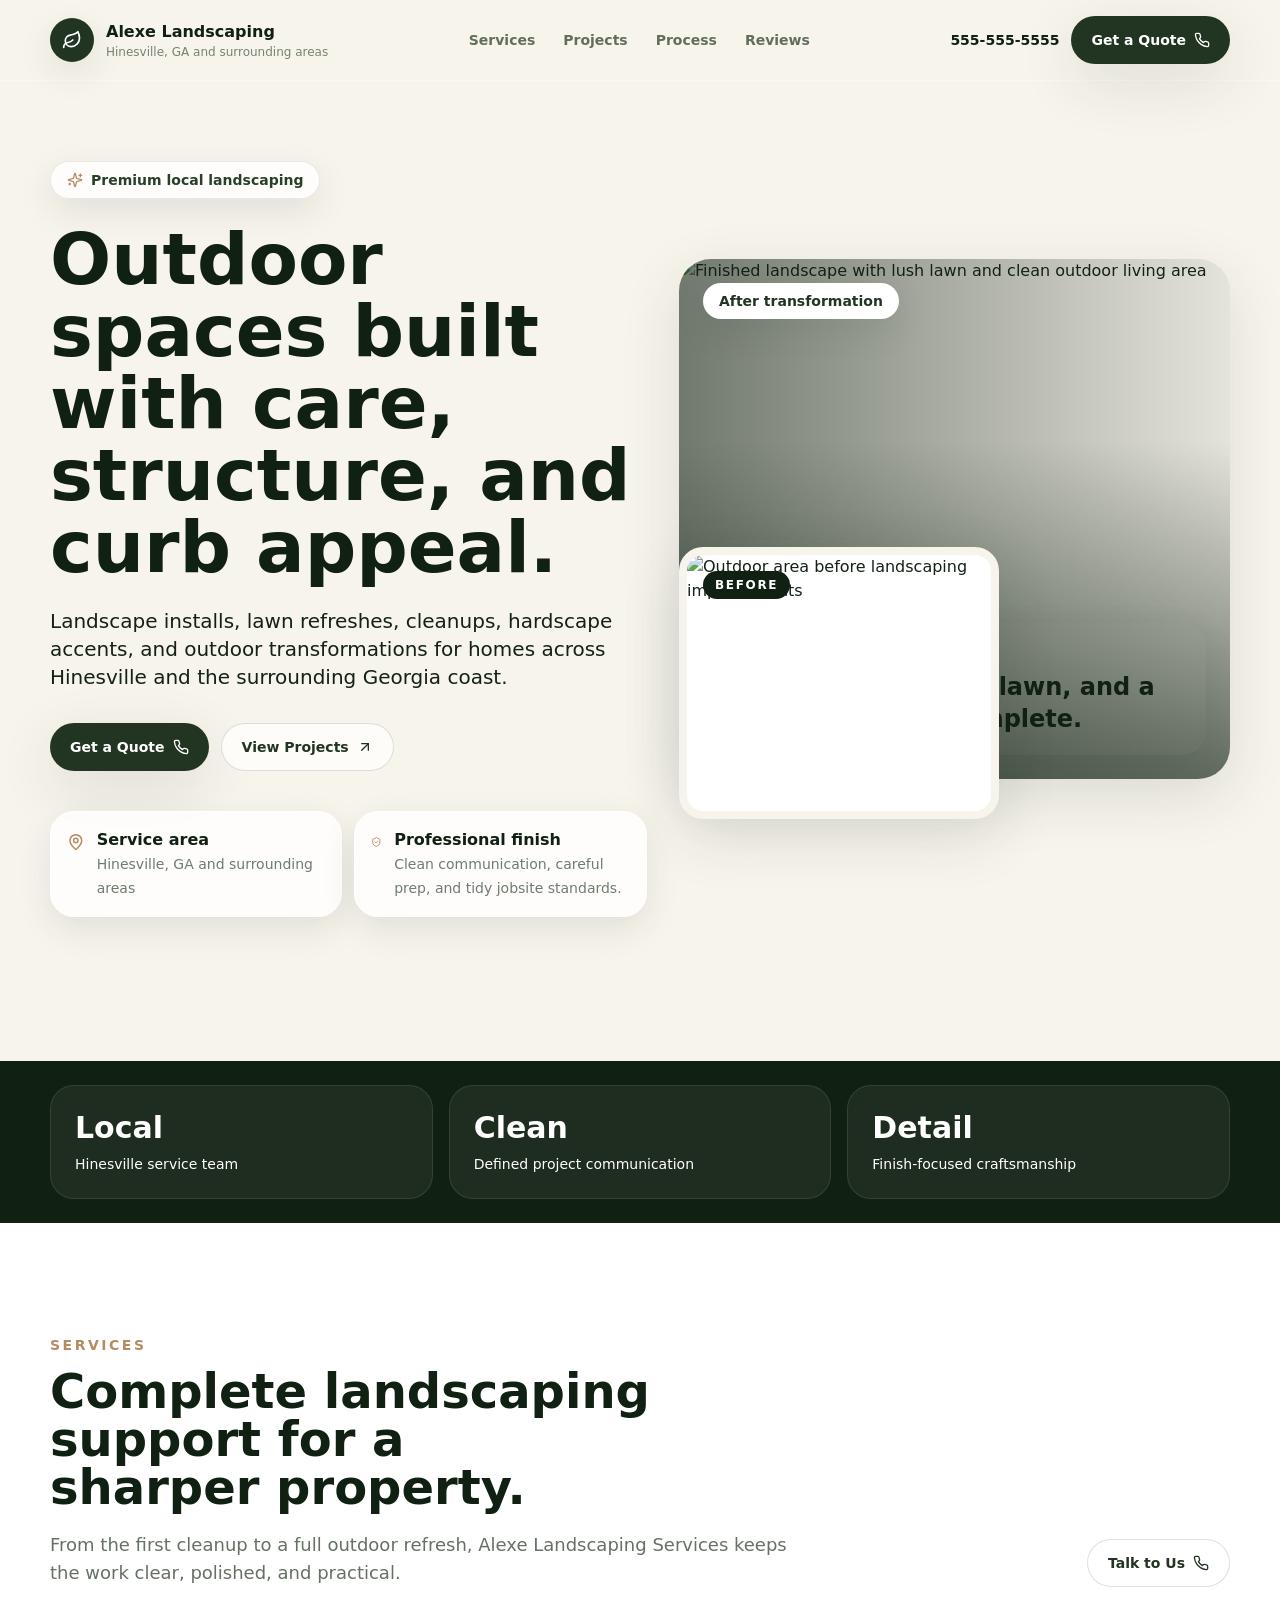
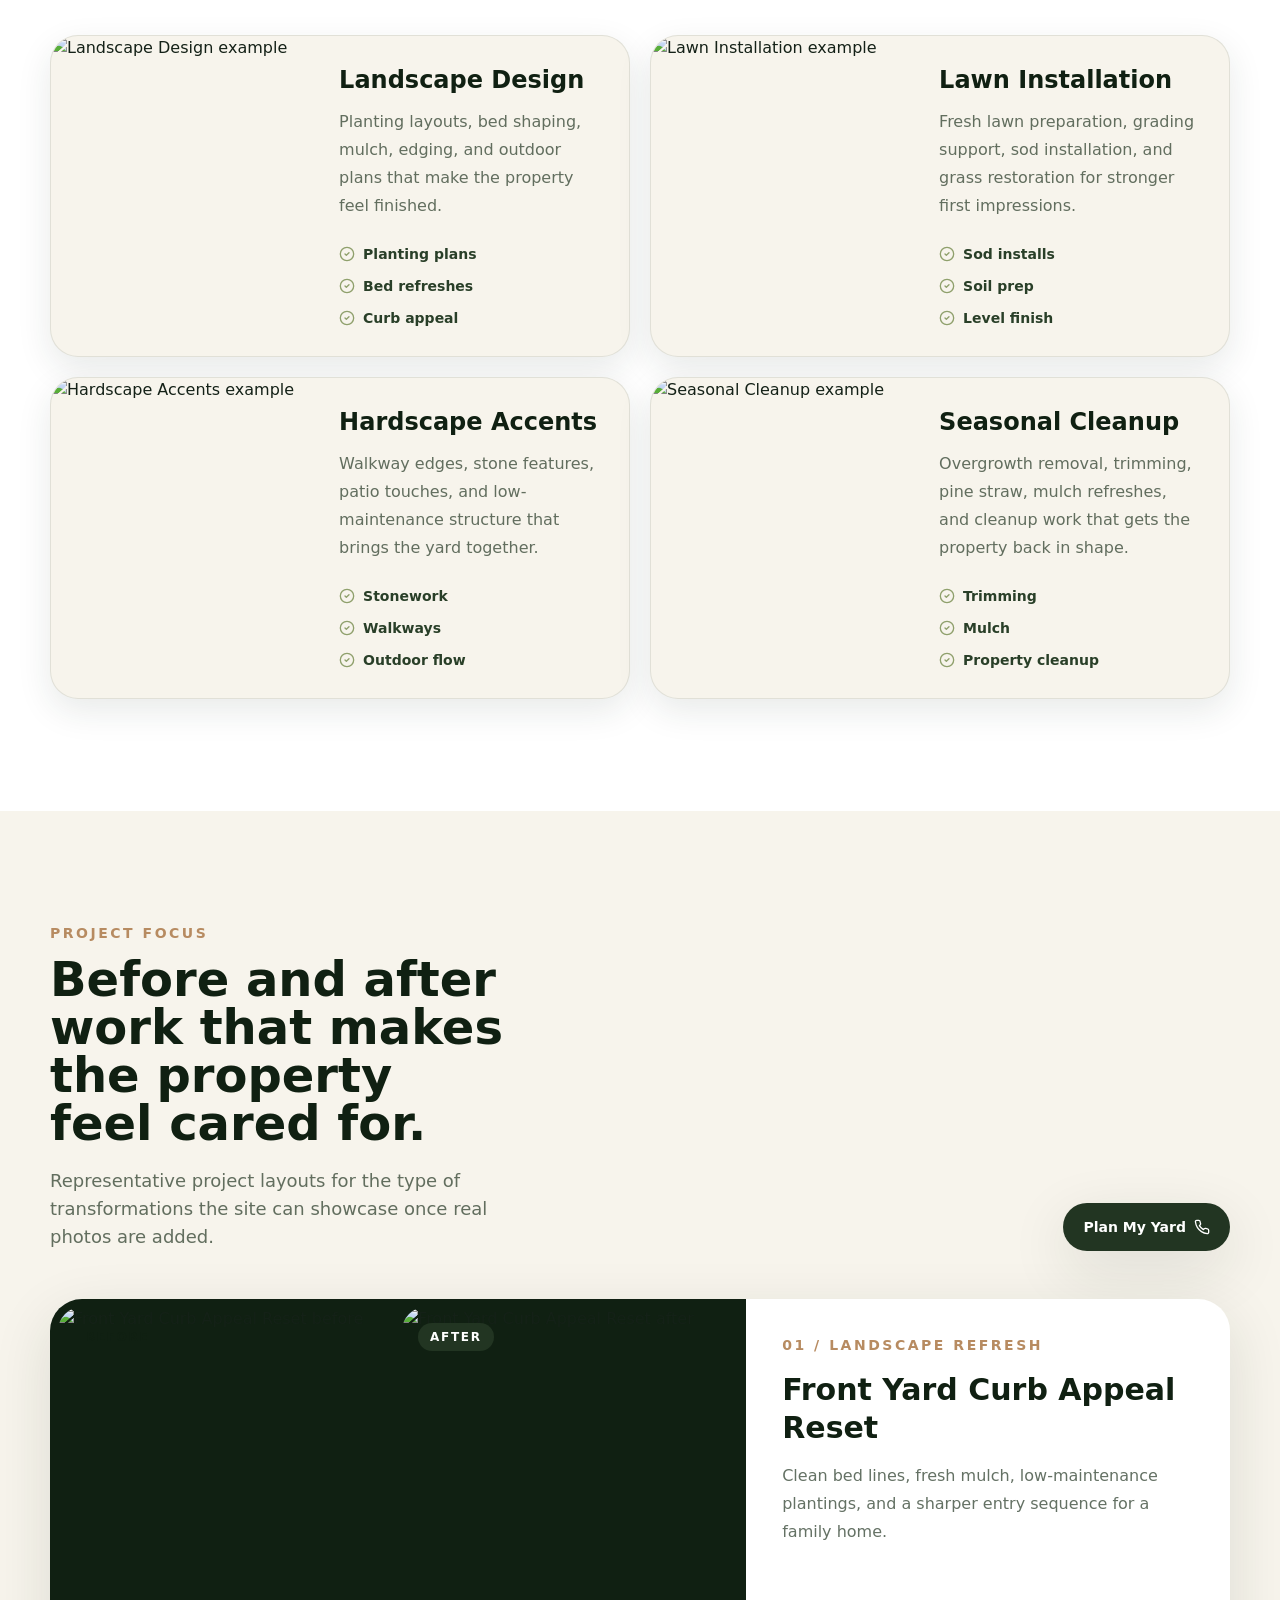
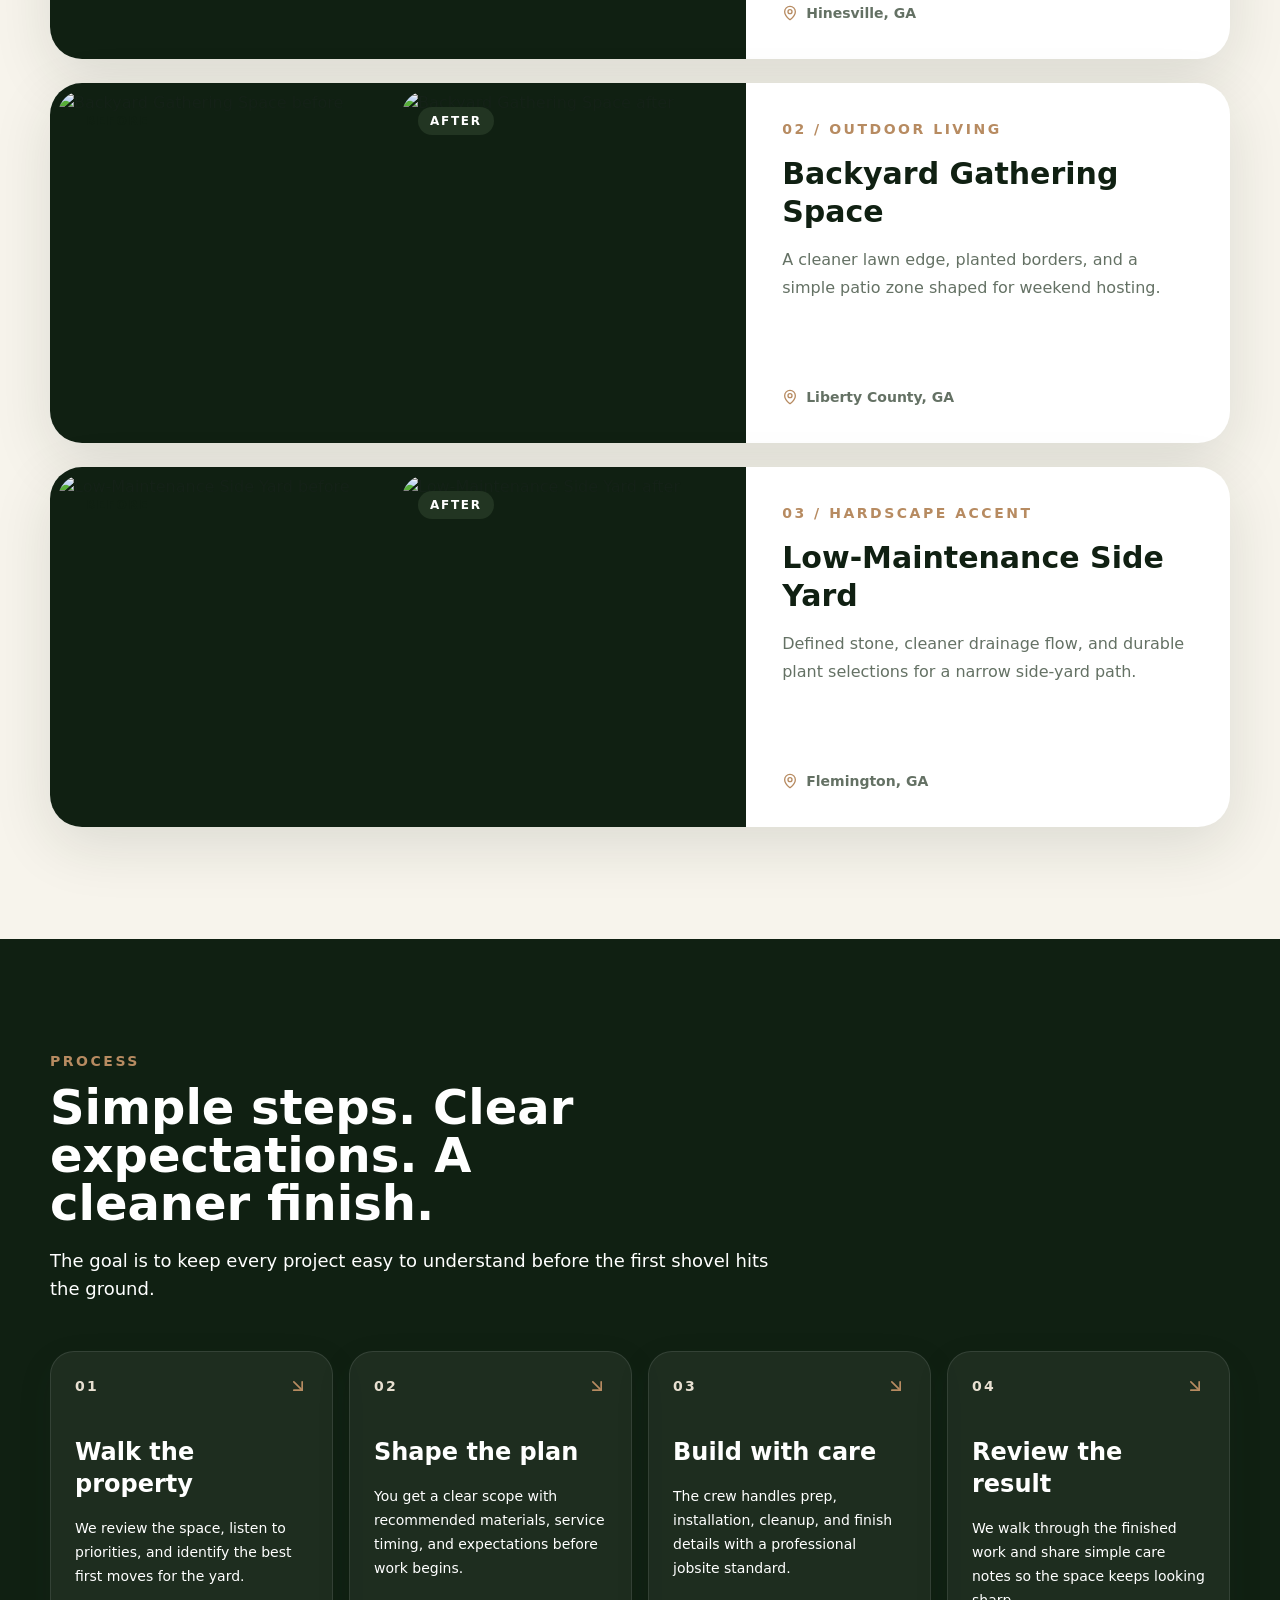
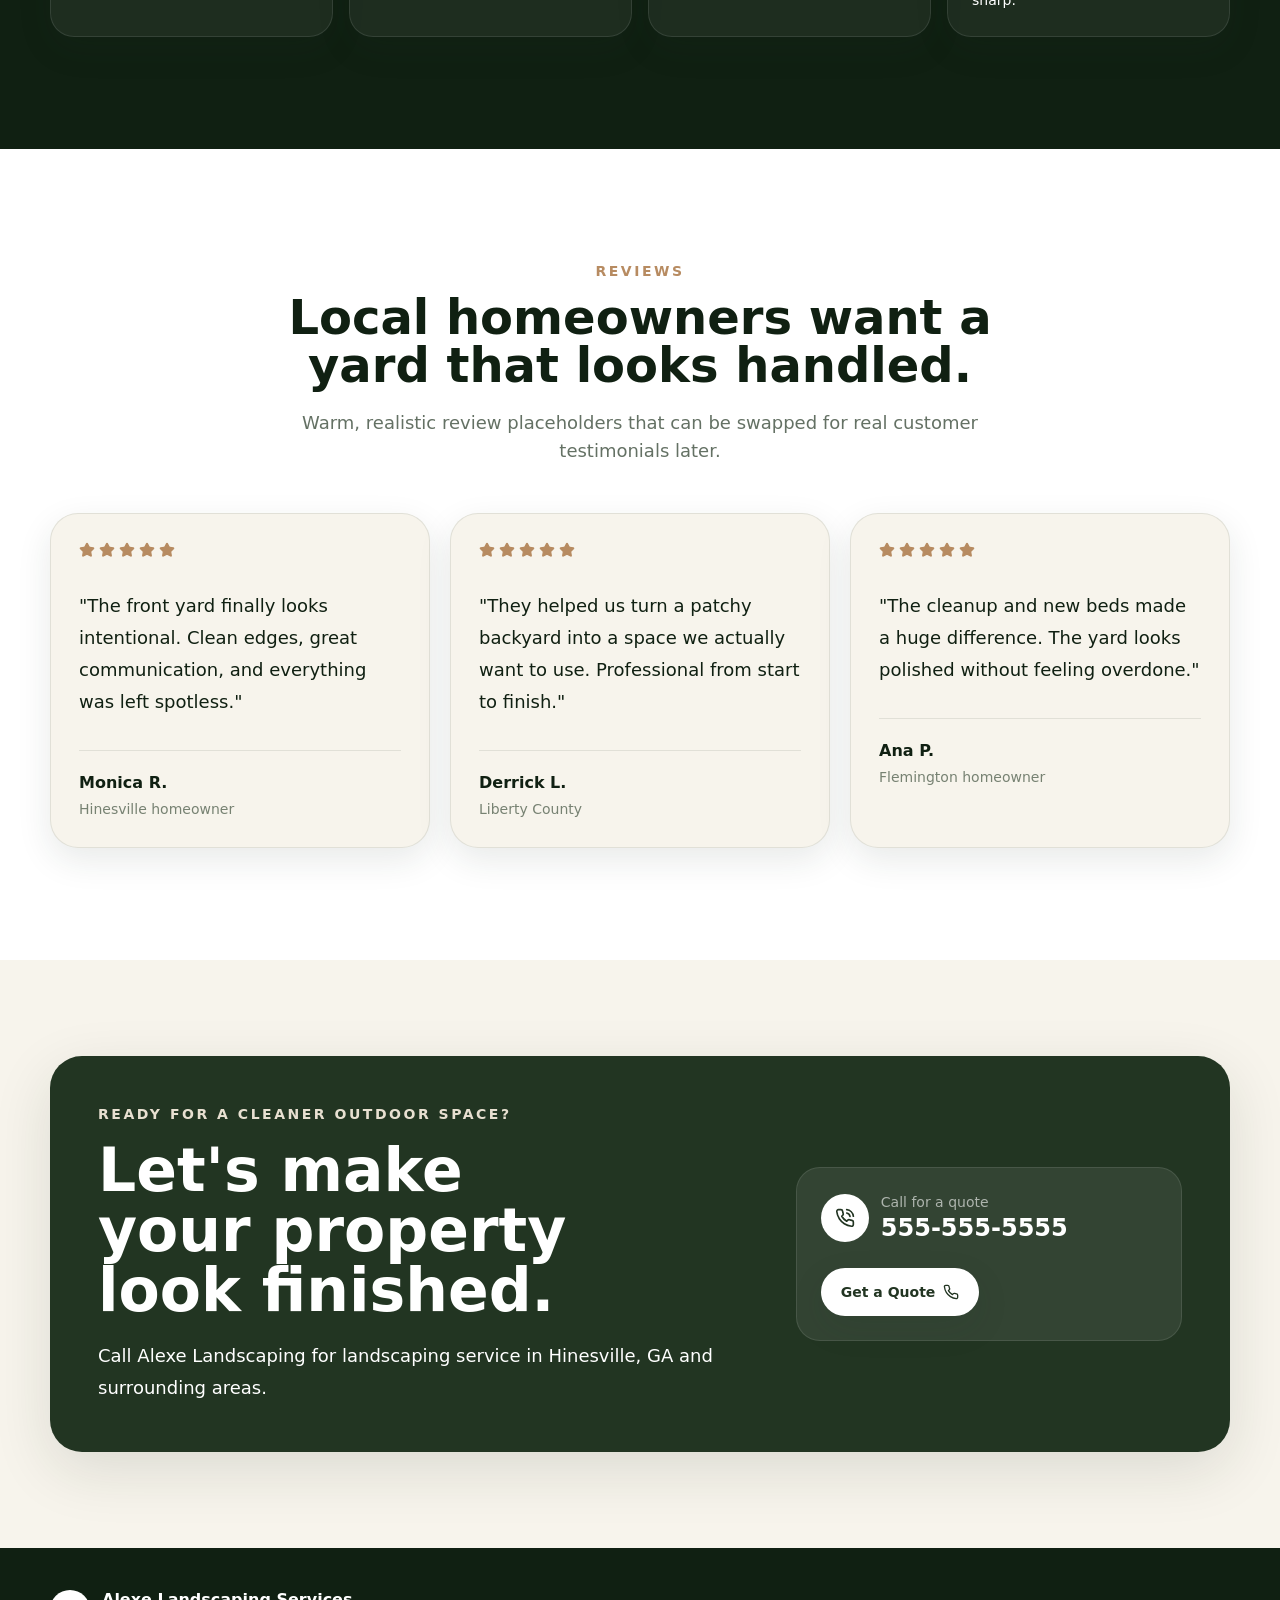
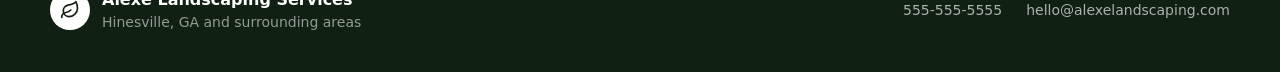
==== index.html @ 61d9b7bf "Add files via upload" ====
<!DOCTYPE html><!--YKlUb9nD8vy9wIRGXhVGF--><html lang="en"><head><meta charSet="utf-8"/><meta name="viewport" content="width=device-width, initial-scale=1"/><link rel="preload" as="image" href="https://images.unsplash.com/photo-1598902108854-10e335adac99?auto=format&amp;fit=crop&amp;w=1200&amp;q=85"/><link rel="preload" as="image" href="https://images.unsplash.com/photo-1590682680695-43b964a3ae17?auto=format&amp;fit=crop&amp;w=900&amp;q=85"/><link rel="preload" as="image" href="https://images.unsplash.com/photo-1558521958-0a228e77e984?auto=format&amp;fit=crop&amp;w=900&amp;q=85"/><link rel="preload" as="image" href="https://images.unsplash.com/photo-1581578017426-04fbc2bbe6e3?auto=format&amp;fit=crop&amp;w=900&amp;q=85"/><link rel="preload" as="image" href="https://images.unsplash.com/photo-1600566753376-12c8ab7fb75b?auto=format&amp;fit=crop&amp;w=900&amp;q=85"/><link rel="preload" as="image" href="https://images.unsplash.com/photo-1600566753190-17f0baa2a6c3?auto=format&amp;fit=crop&amp;w=900&amp;q=85"/><link rel="preload" as="image" href="https://images.unsplash.com/photo-1602028915047-37269d1a73f7?auto=format&amp;fit=crop&amp;w=900&amp;q=85"/><link rel="preload" as="image" href="https://images.unsplash.com/photo-1589923188900-85dae523342b?auto=format&amp;fit=crop&amp;w=900&amp;q=85"/><link rel="preload" as="image" href="https://images.unsplash.com/photo-1600047509358-9dc75507daeb?auto=format&amp;fit=crop&amp;w=900&amp;q=85"/><link rel="preload" as="image" href="https://images.unsplash.com/photo-1600607687920-4e2a09cf159d?auto=format&amp;fit=crop&amp;w=900&amp;q=85"/><link rel="stylesheet" href="./_next/static/css/e50bac3401338d7f.css" data-precedence="next"/><link rel="preload" as="script" fetchPriority="low" href="./_next/static/chunks/webpack-4437c83f265861ff.js"/><script src="./_next/static/chunks/acfafb44-8249079a6627ac92.js" async=""></script><script src="./_next/static/chunks/920-04951d5553441ac6.js" async=""></script><script src="./_next/static/chunks/main-app-756889ea858fa537.js" async=""></script><link rel="preload" as="image" href="https://images.unsplash.com/photo-1594818379496-da1e345b0ded?auto=format&amp;fit=crop&amp;w=900&amp;q=85"/><link rel="preload" as="image" href="https://images.unsplash.com/photo-1570129477492-45c003edd2be?auto=format&amp;fit=crop&amp;w=900&amp;q=85"/><title>Alexe Landscaping Services | Hinesville, GA Landscaping</title><meta name="description" content="Premium landscaping, lawn care, hardscape, cleanup, and outdoor transformations in Hinesville, GA and surrounding areas."/><script src="./_next/static/chunks/polyfills-42372ed130431b0a.js" noModule=""></script></head><body><div hidden=""><!--$--><!--/$--></div><header class="sticky top-0 z-50 border-b border-white/30 bg-linen/90 backdrop-blur-xl"><div class="container-shell flex h-20 items-center justify-between gap-4"><a href="#" class="flex items-center gap-3" aria-label="Home"><span class="flex h-11 w-11 items-center justify-center rounded-full bg-forest-900 text-white shadow-card"><svg xmlns="http://www.w3.org/2000/svg" width="24" height="24" viewBox="0 0 24 24" fill="none" stroke="currentColor" stroke-width="2" stroke-linecap="round" stroke-linejoin="round" class="lucide lucide-leaf h-5 w-5" aria-hidden="true"><path d="M11 20A7 7 0 0 1 9.8 6.1C15.5 5 17 4.48 19 2c1 2 2 4.18 2 8 0 5.5-4.78 10-10 10Z"></path><path d="M2 21c0-3 1.85-5.36 5.08-6C9.5 14.52 12 13 13 12"></path></svg></span><span class="min-w-0"><span class="block text-sm font-bold leading-tight text-forest-950 md:text-base">Alexe Landscaping</span><span class="hidden text-xs font-medium text-forest-900/60 sm:block">Hinesville, GA and surrounding areas</span></span></a><nav class="hidden items-center gap-7 lg:flex" aria-label="Main"><a href="#services" class="text-sm font-semibold text-forest-900/70 transition hover:text-forest-950">Services</a><a href="#projects" class="text-sm font-semibold text-forest-900/70 transition hover:text-forest-950">Projects</a><a href="#process" class="text-sm font-semibold text-forest-900/70 transition hover:text-forest-950">Process</a><a href="#reviews" class="text-sm font-semibold text-forest-900/70 transition hover:text-forest-950">Reviews</a></nav><div class="flex items-center gap-3"><a href="tel:555-555-5555" class="hidden text-sm font-semibold text-forest-950 md:inline">555-555-5555</a><a href="tel:555-555-5555" class="inline-flex min-h-12 items-center justify-center gap-2 rounded-full px-5 text-sm font-semibold transition focus:outline-none focus-visible:ring-4 bg-forest-900 text-white shadow-soft hover:bg-forest-800 focus-visible:ring-forest-300">Get a Quote<svg xmlns="http://www.w3.org/2000/svg" width="24" height="24" viewBox="0 0 24 24" fill="none" stroke="currentColor" stroke-width="2" stroke-linecap="round" stroke-linejoin="round" class="lucide lucide-phone h-4 w-4" aria-hidden="true"><path d="M22 16.92v3a2 2 0 0 1-2.18 2 19.79 19.79 0 0 1-8.63-3.07 19.5 19.5 0 0 1-6-6 19.79 19.79 0 0 1-3.07-8.67A2 2 0 0 1 4.11 2h3a2 2 0 0 1 2 1.72 12.84 12.84 0 0 0 .7 2.81 2 2 0 0 1-.45 2.11L8.09 9.91a16 16 0 0 0 6 6l1.27-1.27a2 2 0 0 1 2.11-.45 12.84 12.84 0 0 0 2.81.7A2 2 0 0 1 22 16.92z"></path></svg></a></div></div></header><main><section class="relative overflow-hidden bg-linen pb-16 pt-8 md:pb-24"><div class="container-shell grid gap-8 lg:grid-cols-[1.04fr_0.96fr] lg:items-center"><div class="relative z-10 py-6 md:py-12"><div class="mb-6 inline-flex items-center gap-2 rounded-full border border-forest-900/10 bg-white/80 px-4 py-2 text-sm font-semibold text-forest-800 shadow-card"><svg xmlns="http://www.w3.org/2000/svg" width="24" height="24" viewBox="0 0 24 24" fill="none" stroke="currentColor" stroke-width="2" stroke-linecap="round" stroke-linejoin="round" class="lucide lucide-sparkles h-4 w-4 text-clay" aria-hidden="true"><path d="M9.937 15.5A2 2 0 0 0 8.5 14.063l-6.135-1.582a.5.5 0 0 1 0-.962L8.5 9.936A2 2 0 0 0 9.937 8.5l1.582-6.135a.5.5 0 0 1 .963 0L14.063 8.5A2 2 0 0 0 15.5 9.937l6.135 1.581a.5.5 0 0 1 0 .964L15.5 14.063a2 2 0 0 0-1.437 1.437l-1.582 6.135a.5.5 0 0 1-.963 0z"></path><path d="M20 3v4"></path><path d="M22 5h-4"></path><path d="M4 17v2"></path><path d="M5 18H3"></path></svg>Premium local landscaping</div><h1 class="max-w-3xl text-balance text-5xl font-semibold leading-[1.02] text-forest-950 md:text-7xl">Outdoor spaces built with care, structure, and curb appeal.</h1><p class="mt-6 max-w-2xl text-pretty text-lg leading-8 text-forest-900/72 md:text-xl">Landscape installs, lawn refreshes, cleanups, hardscape accents, and outdoor transformations for homes across Hinesville and the surrounding Georgia coast.</p><div class="mt-8 flex flex-col gap-3 sm:flex-row"><a href="tel:555-555-5555" class="inline-flex min-h-12 items-center justify-center gap-2 rounded-full px-5 text-sm font-semibold transition focus:outline-none focus-visible:ring-4 bg-forest-900 text-white shadow-soft hover:bg-forest-800 focus-visible:ring-forest-300">Get a Quote<svg xmlns="http://www.w3.org/2000/svg" width="24" height="24" viewBox="0 0 24 24" fill="none" stroke="currentColor" stroke-width="2" stroke-linecap="round" stroke-linejoin="round" class="lucide lucide-phone h-4 w-4" aria-hidden="true"><path d="M22 16.92v3a2 2 0 0 1-2.18 2 19.79 19.79 0 0 1-8.63-3.07 19.5 19.5 0 0 1-6-6 19.79 19.79 0 0 1-3.07-8.67A2 2 0 0 1 4.11 2h3a2 2 0 0 1 2 1.72 12.84 12.84 0 0 0 .7 2.81 2 2 0 0 1-.45 2.11L8.09 9.91a16 16 0 0 0 6 6l1.27-1.27a2 2 0 0 1 2.11-.45 12.84 12.84 0 0 0 2.81.7A2 2 0 0 1 22 16.92z"></path></svg></a><a href="#projects" class="inline-flex min-h-12 items-center justify-center gap-2 rounded-full px-5 text-sm font-semibold transition focus:outline-none focus-visible:ring-4 border border-forest-900/15 bg-white/70 text-forest-900 hover:bg-white focus-visible:ring-forest-300">View Projects<svg xmlns="http://www.w3.org/2000/svg" width="24" height="24" viewBox="0 0 24 24" fill="none" stroke="currentColor" stroke-width="2" stroke-linecap="round" stroke-linejoin="round" class="lucide lucide-arrow-up-right h-4 w-4" aria-hidden="true"><path d="M7 7h10v10"></path><path d="M7 17 17 7"></path></svg></a></div><div class="mt-10 grid gap-3 sm:grid-cols-2"><div class="flex items-start gap-3 rounded-3xl border border-white bg-white/80 p-4 shadow-card"><svg xmlns="http://www.w3.org/2000/svg" width="24" height="24" viewBox="0 0 24 24" fill="none" stroke="currentColor" stroke-width="2" stroke-linecap="round" stroke-linejoin="round" class="lucide lucide-map-pin mt-1 h-5 w-5 text-clay" aria-hidden="true"><path d="M20 10c0 4.993-5.539 10.193-7.399 11.799a1 1 0 0 1-1.202 0C9.539 20.193 4 14.993 4 10a8 8 0 0 1 16 0"></path><circle cx="12" cy="10" r="3"></circle></svg><div><p class="font-semibold text-forest-950">Service area</p><p class="text-sm leading-6 text-forest-900/65">Hinesville, GA and surrounding areas</p></div></div><div class="flex items-start gap-3 rounded-3xl border border-white bg-white/80 p-4 shadow-card"><svg xmlns="http://www.w3.org/2000/svg" width="24" height="24" viewBox="0 0 24 24" fill="none" stroke="currentColor" stroke-width="2" stroke-linecap="round" stroke-linejoin="round" class="lucide lucide-shield-check mt-1 h-5 w-5 text-clay" aria-hidden="true"><path d="M20 13c0 5-3.5 7.5-7.66 8.95a1 1 0 0 1-.67-.01C7.5 20.5 4 18 4 13V6a1 1 0 0 1 1-1c2 0 4.5-1.2 6.24-2.72a1.17 1.17 0 0 1 1.52 0C14.51 3.81 17 5 19 5a1 1 0 0 1 1 1z"></path><path d="m9 12 2 2 4-4"></path></svg><div><p class="font-semibold text-forest-950">Professional finish</p><p class="text-sm leading-6 text-forest-900/65">Clean communication, careful prep, and tidy jobsite standards.</p></div></div></div></div><div class="relative min-h-[560px]"><div class="absolute right-0 top-0 h-[520px] w-full overflow-hidden rounded-[2rem] shadow-soft"><img src="https://images.unsplash.com/photo-1598902108854-10e335adac99?auto=format&amp;fit=crop&amp;w=1200&amp;q=85" alt="Finished landscape with lush lawn and clean outdoor living area" class="h-full w-full object-cover"/><div class="image-overlay absolute inset-0"></div><div class="absolute left-6 top-6 rounded-full bg-white px-4 py-2 text-sm font-bold text-forest-900 shadow-card">After transformation</div><div class="absolute bottom-6 left-6 right-6 rounded-[1.5rem] bg-white/92 p-5 shadow-card backdrop-blur"><p class="text-sm font-semibold uppercase tracking-[0.16em] text-clay">Built for daily life</p><p class="mt-2 text-2xl font-semibold text-forest-950">Clean lines, healthy lawn, and a space that feels complete.</p></div></div><div class="absolute bottom-0 left-0 w-[58%] overflow-hidden rounded-[1.5rem] border-8 border-linen bg-white shadow-soft"><img src="https://images.unsplash.com/photo-1590682680695-43b964a3ae17?auto=format&amp;fit=crop&amp;w=900&amp;q=85" alt="Outdoor area before landscaping improvements" class="h-64 w-full object-cover"/><div class="absolute left-4 top-4 rounded-full bg-forest-950 px-3 py-1.5 text-xs font-bold uppercase tracking-[0.14em] text-white">Before</div></div></div></div></section><section class="bg-forest-950 py-6 text-white"><div class="container-shell grid gap-4 md:grid-cols-3"><div class="rounded-3xl border border-white/10 bg-white/[0.06] p-6"><p class="text-3xl font-semibold">Local</p><p class="mt-2 text-sm font-medium text-white/68">Hinesville service team</p></div><div class="rounded-3xl border border-white/10 bg-white/[0.06] p-6"><p class="text-3xl font-semibold">Clean</p><p class="mt-2 text-sm font-medium text-white/68">Defined project communication</p></div><div class="rounded-3xl border border-white/10 bg-white/[0.06] p-6"><p class="text-3xl font-semibold">Detail</p><p class="mt-2 text-sm font-medium text-white/68">Finish-focused craftsmanship</p></div></div></section><section id="services" class="bg-white py-20 md:py-28"><div class="container-shell"><div class="flex flex-col justify-between gap-8 md:flex-row md:items-end"><div class="max-w-3xl "><p class="mb-3 text-sm font-semibold uppercase tracking-[0.18em] text-clay">Services</p><h2 class="text-balance text-3xl font-semibold leading-tight md:text-5xl text-forest-950">Complete landscaping support for a sharper property.</h2><p class="mt-5 text-pretty text-base leading-7 md:text-lg text-forest-900/70">From the first cleanup to a full outdoor refresh, Alexe Landscaping Services keeps the work clear, polished, and practical.</p></div><a href="tel:555-555-5555" class="inline-flex min-h-12 items-center justify-center gap-2 rounded-full px-5 text-sm font-semibold transition focus:outline-none focus-visible:ring-4 border border-forest-900/15 bg-white/70 text-forest-900 hover:bg-white focus-visible:ring-forest-300">Talk to Us<svg xmlns="http://www.w3.org/2000/svg" width="24" height="24" viewBox="0 0 24 24" fill="none" stroke="currentColor" stroke-width="2" stroke-linecap="round" stroke-linejoin="round" class="lucide lucide-phone h-4 w-4" aria-hidden="true"><path d="M22 16.92v3a2 2 0 0 1-2.18 2 19.79 19.79 0 0 1-8.63-3.07 19.5 19.5 0 0 1-6-6 19.79 19.79 0 0 1-3.07-8.67A2 2 0 0 1 4.11 2h3a2 2 0 0 1 2 1.72 12.84 12.84 0 0 0 .7 2.81 2 2 0 0 1-.45 2.11L8.09 9.91a16 16 0 0 0 6 6l1.27-1.27a2 2 0 0 1 2.11-.45 12.84 12.84 0 0 0 2.81.7A2 2 0 0 1 22 16.92z"></path></svg></a></div><div class="mt-12 grid gap-5 md:grid-cols-2"><article class="group overflow-hidden rounded-[1.75rem] border border-forest-900/10 bg-linen shadow-card transition duration-300 hover:-translate-y-1 hover:shadow-soft"><div class="grid min-h-full md:grid-cols-[0.9fr_1.1fr]"><div class="h-72 overflow-hidden md:h-full"><img src="https://images.unsplash.com/photo-1558521958-0a228e77e984?auto=format&amp;fit=crop&amp;w=900&amp;q=85" alt="Landscape Design example" class="h-full w-full object-cover transition duration-500 group-hover:scale-105"/></div><div class="flex flex-col p-7"><h3 class="text-2xl font-semibold text-forest-950">Landscape Design</h3><p class="mt-3 flex-1 text-base leading-7 text-forest-900/70">Planting layouts, bed shaping, mulch, edging, and outdoor plans that make the property feel finished.</p><div class="mt-6 grid gap-3"><div class="flex items-center gap-2 text-sm font-semibold text-forest-800"><svg xmlns="http://www.w3.org/2000/svg" width="24" height="24" viewBox="0 0 24 24" fill="none" stroke="currentColor" stroke-width="2" stroke-linecap="round" stroke-linejoin="round" class="lucide lucide-circle-check h-4 w-4 text-moss" aria-hidden="true"><circle cx="12" cy="12" r="10"></circle><path d="m9 12 2 2 4-4"></path></svg>Planting plans</div><div class="flex items-center gap-2 text-sm font-semibold text-forest-800"><svg xmlns="http://www.w3.org/2000/svg" width="24" height="24" viewBox="0 0 24 24" fill="none" stroke="currentColor" stroke-width="2" stroke-linecap="round" stroke-linejoin="round" class="lucide lucide-circle-check h-4 w-4 text-moss" aria-hidden="true"><circle cx="12" cy="12" r="10"></circle><path d="m9 12 2 2 4-4"></path></svg>Bed refreshes</div><div class="flex items-center gap-2 text-sm font-semibold text-forest-800"><svg xmlns="http://www.w3.org/2000/svg" width="24" height="24" viewBox="0 0 24 24" fill="none" stroke="currentColor" stroke-width="2" stroke-linecap="round" stroke-linejoin="round" class="lucide lucide-circle-check h-4 w-4 text-moss" aria-hidden="true"><circle cx="12" cy="12" r="10"></circle><path d="m9 12 2 2 4-4"></path></svg>Curb appeal</div></div></div></div></article><article class="group overflow-hidden rounded-[1.75rem] border border-forest-900/10 bg-linen shadow-card transition duration-300 hover:-translate-y-1 hover:shadow-soft"><div class="grid min-h-full md:grid-cols-[0.9fr_1.1fr]"><div class="h-72 overflow-hidden md:h-full"><img src="https://images.unsplash.com/photo-1600566753190-17f0baa2a6c3?auto=format&amp;fit=crop&amp;w=900&amp;q=85" alt="Lawn Installation example" class="h-full w-full object-cover transition duration-500 group-hover:scale-105"/></div><div class="flex flex-col p-7"><h3 class="text-2xl font-semibold text-forest-950">Lawn Installation</h3><p class="mt-3 flex-1 text-base leading-7 text-forest-900/70">Fresh lawn preparation, grading support, sod installation, and grass restoration for stronger first impressions.</p><div class="mt-6 grid gap-3"><div class="flex items-center gap-2 text-sm font-semibold text-forest-800"><svg xmlns="http://www.w3.org/2000/svg" width="24" height="24" viewBox="0 0 24 24" fill="none" stroke="currentColor" stroke-width="2" stroke-linecap="round" stroke-linejoin="round" class="lucide lucide-circle-check h-4 w-4 text-moss" aria-hidden="true"><circle cx="12" cy="12" r="10"></circle><path d="m9 12 2 2 4-4"></path></svg>Sod installs</div><div class="flex items-center gap-2 text-sm font-semibold text-forest-800"><svg xmlns="http://www.w3.org/2000/svg" width="24" height="24" viewBox="0 0 24 24" fill="none" stroke="currentColor" stroke-width="2" stroke-linecap="round" stroke-linejoin="round" class="lucide lucide-circle-check h-4 w-4 text-moss" aria-hidden="true"><circle cx="12" cy="12" r="10"></circle><path d="m9 12 2 2 4-4"></path></svg>Soil prep</div><div class="flex items-center gap-2 text-sm font-semibold text-forest-800"><svg xmlns="http://www.w3.org/2000/svg" width="24" height="24" viewBox="0 0 24 24" fill="none" stroke="currentColor" stroke-width="2" stroke-linecap="round" stroke-linejoin="round" class="lucide lucide-circle-check h-4 w-4 text-moss" aria-hidden="true"><circle cx="12" cy="12" r="10"></circle><path d="m9 12 2 2 4-4"></path></svg>Level finish</div></div></div></div></article><article class="group overflow-hidden rounded-[1.75rem] border border-forest-900/10 bg-linen shadow-card transition duration-300 hover:-translate-y-1 hover:shadow-soft"><div class="grid min-h-full md:grid-cols-[0.9fr_1.1fr]"><div class="h-72 overflow-hidden md:h-full"><img src="https://images.unsplash.com/photo-1602028915047-37269d1a73f7?auto=format&amp;fit=crop&amp;w=900&amp;q=85" alt="Hardscape Accents example" class="h-full w-full object-cover transition duration-500 group-hover:scale-105"/></div><div class="flex flex-col p-7"><h3 class="text-2xl font-semibold text-forest-950">Hardscape Accents</h3><p class="mt-3 flex-1 text-base leading-7 text-forest-900/70">Walkway edges, stone features, patio touches, and low-maintenance structure that brings the yard together.</p><div class="mt-6 grid gap-3"><div class="flex items-center gap-2 text-sm font-semibold text-forest-800"><svg xmlns="http://www.w3.org/2000/svg" width="24" height="24" viewBox="0 0 24 24" fill="none" stroke="currentColor" stroke-width="2" stroke-linecap="round" stroke-linejoin="round" class="lucide lucide-circle-check h-4 w-4 text-moss" aria-hidden="true"><circle cx="12" cy="12" r="10"></circle><path d="m9 12 2 2 4-4"></path></svg>Stonework</div><div class="flex items-center gap-2 text-sm font-semibold text-forest-800"><svg xmlns="http://www.w3.org/2000/svg" width="24" height="24" viewBox="0 0 24 24" fill="none" stroke="currentColor" stroke-width="2" stroke-linecap="round" stroke-linejoin="round" class="lucide lucide-circle-check h-4 w-4 text-moss" aria-hidden="true"><circle cx="12" cy="12" r="10"></circle><path d="m9 12 2 2 4-4"></path></svg>Walkways</div><div class="flex items-center gap-2 text-sm font-semibold text-forest-800"><svg xmlns="http://www.w3.org/2000/svg" width="24" height="24" viewBox="0 0 24 24" fill="none" stroke="currentColor" stroke-width="2" stroke-linecap="round" stroke-linejoin="round" class="lucide lucide-circle-check h-4 w-4 text-moss" aria-hidden="true"><circle cx="12" cy="12" r="10"></circle><path d="m9 12 2 2 4-4"></path></svg>Outdoor flow</div></div></div></div></article><article class="group overflow-hidden rounded-[1.75rem] border border-forest-900/10 bg-linen shadow-card transition duration-300 hover:-translate-y-1 hover:shadow-soft"><div class="grid min-h-full md:grid-cols-[0.9fr_1.1fr]"><div class="h-72 overflow-hidden md:h-full"><img src="https://images.unsplash.com/photo-1589923188900-85dae523342b?auto=format&amp;fit=crop&amp;w=900&amp;q=85" alt="Seasonal Cleanup example" class="h-full w-full object-cover transition duration-500 group-hover:scale-105"/></div><div class="flex flex-col p-7"><h3 class="text-2xl font-semibold text-forest-950">Seasonal Cleanup</h3><p class="mt-3 flex-1 text-base leading-7 text-forest-900/70">Overgrowth removal, trimming, pine straw, mulch refreshes, and cleanup work that gets the property back in shape.</p><div class="mt-6 grid gap-3"><div class="flex items-center gap-2 text-sm font-semibold text-forest-800"><svg xmlns="http://www.w3.org/2000/svg" width="24" height="24" viewBox="0 0 24 24" fill="none" stroke="currentColor" stroke-width="2" stroke-linecap="round" stroke-linejoin="round" class="lucide lucide-circle-check h-4 w-4 text-moss" aria-hidden="true"><circle cx="12" cy="12" r="10"></circle><path d="m9 12 2 2 4-4"></path></svg>Trimming</div><div class="flex items-center gap-2 text-sm font-semibold text-forest-800"><svg xmlns="http://www.w3.org/2000/svg" width="24" height="24" viewBox="0 0 24 24" fill="none" stroke="currentColor" stroke-width="2" stroke-linecap="round" stroke-linejoin="round" class="lucide lucide-circle-check h-4 w-4 text-moss" aria-hidden="true"><circle cx="12" cy="12" r="10"></circle><path d="m9 12 2 2 4-4"></path></svg>Mulch</div><div class="flex items-center gap-2 text-sm font-semibold text-forest-800"><svg xmlns="http://www.w3.org/2000/svg" width="24" height="24" viewBox="0 0 24 24" fill="none" stroke="currentColor" stroke-width="2" stroke-linecap="round" stroke-linejoin="round" class="lucide lucide-circle-check h-4 w-4 text-moss" aria-hidden="true"><circle cx="12" cy="12" r="10"></circle><path d="m9 12 2 2 4-4"></path></svg>Property cleanup</div></div></div></div></article></div></div></section><section id="projects" class="bg-linen py-20 md:py-28"><div class="container-shell"><div class="grid gap-8 lg:grid-cols-[0.85fr_1.15fr] lg:items-end"><div class="max-w-3xl "><p class="mb-3 text-sm font-semibold uppercase tracking-[0.18em] text-clay">Project focus</p><h2 class="text-balance text-3xl font-semibold leading-tight md:text-5xl text-forest-950">Before and after work that makes the property feel cared for.</h2><p class="mt-5 text-pretty text-base leading-7 md:text-lg text-forest-900/70">Representative project layouts for the type of transformations the site can showcase once real photos are added.</p></div><div class="flex justify-start lg:justify-end"><a href="tel:555-555-5555" class="inline-flex min-h-12 items-center justify-center gap-2 rounded-full px-5 text-sm font-semibold transition focus:outline-none focus-visible:ring-4 bg-forest-900 text-white shadow-soft hover:bg-forest-800 focus-visible:ring-forest-300">Plan My Yard<svg xmlns="http://www.w3.org/2000/svg" width="24" height="24" viewBox="0 0 24 24" fill="none" stroke="currentColor" stroke-width="2" stroke-linecap="round" stroke-linejoin="round" class="lucide lucide-phone h-4 w-4" aria-hidden="true"><path d="M22 16.92v3a2 2 0 0 1-2.18 2 19.79 19.79 0 0 1-8.63-3.07 19.5 19.5 0 0 1-6-6 19.79 19.79 0 0 1-3.07-8.67A2 2 0 0 1 4.11 2h3a2 2 0 0 1 2 1.72 12.84 12.84 0 0 0 .7 2.81 2 2 0 0 1-.45 2.11L8.09 9.91a16 16 0 0 0 6 6l1.27-1.27a2 2 0 0 1 2.11-.45 12.84 12.84 0 0 0 2.81.7A2 2 0 0 1 22 16.92z"></path></svg></a></div></div><div class="mt-12 grid gap-6"><article class="grid overflow-hidden rounded-[2rem] bg-white shadow-soft lg:grid-cols-[1.18fr_0.82fr]"><div class="grid min-h-[360px] grid-cols-2 gap-2 bg-forest-950 p-2"><div class="relative overflow-hidden rounded-[1.5rem]"><img src="https://images.unsplash.com/photo-1581578017426-04fbc2bbe6e3?auto=format&amp;fit=crop&amp;w=900&amp;q=85" alt="Front Yard Curb Appeal Reset before" class="h-full w-full object-cover"/><span class="absolute left-4 top-4 rounded-full bg-white/92 px-3 py-1.5 text-xs font-bold uppercase tracking-[0.14em] text-forest-950">Before</span></div><div class="relative overflow-hidden rounded-[1.5rem]"><img src="https://images.unsplash.com/photo-1600566753376-12c8ab7fb75b?auto=format&amp;fit=crop&amp;w=900&amp;q=85" alt="Front Yard Curb Appeal Reset after" class="h-full w-full object-cover"/><span class="absolute left-4 top-4 rounded-full bg-forest-900 px-3 py-1.5 text-xs font-bold uppercase tracking-[0.14em] text-white">After</span></div></div><div class="flex flex-col justify-between p-7 md:p-9"><div><p class="text-sm font-semibold uppercase tracking-[0.18em] text-clay">0<!-- -->1<!-- --> / <!-- -->Landscape refresh</p><h3 class="mt-4 text-3xl font-semibold leading-tight text-forest-950">Front Yard Curb Appeal Reset</h3><p class="mt-4 text-base leading-7 text-forest-900/70">Clean bed lines, fresh mulch, low-maintenance plantings, and a sharper entry sequence for a family home.</p></div><div class="mt-8 flex items-center gap-2 text-sm font-semibold text-forest-900/70"><svg xmlns="http://www.w3.org/2000/svg" width="24" height="24" viewBox="0 0 24 24" fill="none" stroke="currentColor" stroke-width="2" stroke-linecap="round" stroke-linejoin="round" class="lucide lucide-map-pin h-4 w-4 text-clay" aria-hidden="true"><path d="M20 10c0 4.993-5.539 10.193-7.399 11.799a1 1 0 0 1-1.202 0C9.539 20.193 4 14.993 4 10a8 8 0 0 1 16 0"></path><circle cx="12" cy="10" r="3"></circle></svg>Hinesville, GA</div></div></article><article class="grid overflow-hidden rounded-[2rem] bg-white shadow-soft lg:grid-cols-[1.18fr_0.82fr]"><div class="grid min-h-[360px] grid-cols-2 gap-2 bg-forest-950 p-2"><div class="relative overflow-hidden rounded-[1.5rem]"><img src="https://images.unsplash.com/photo-1600047509358-9dc75507daeb?auto=format&amp;fit=crop&amp;w=900&amp;q=85" alt="Backyard Gathering Space before" class="h-full w-full object-cover"/><span class="absolute left-4 top-4 rounded-full bg-white/92 px-3 py-1.5 text-xs font-bold uppercase tracking-[0.14em] text-forest-950">Before</span></div><div class="relative overflow-hidden rounded-[1.5rem]"><img src="https://images.unsplash.com/photo-1600607687920-4e2a09cf159d?auto=format&amp;fit=crop&amp;w=900&amp;q=85" alt="Backyard Gathering Space after" class="h-full w-full object-cover"/><span class="absolute left-4 top-4 rounded-full bg-forest-900 px-3 py-1.5 text-xs font-bold uppercase tracking-[0.14em] text-white">After</span></div></div><div class="flex flex-col justify-between p-7 md:p-9"><div><p class="text-sm font-semibold uppercase tracking-[0.18em] text-clay">0<!-- -->2<!-- --> / <!-- -->Outdoor living</p><h3 class="mt-4 text-3xl font-semibold leading-tight text-forest-950">Backyard Gathering Space</h3><p class="mt-4 text-base leading-7 text-forest-900/70">A cleaner lawn edge, planted borders, and a simple patio zone shaped for weekend hosting.</p></div><div class="mt-8 flex items-center gap-2 text-sm font-semibold text-forest-900/70"><svg xmlns="http://www.w3.org/2000/svg" width="24" height="24" viewBox="0 0 24 24" fill="none" stroke="currentColor" stroke-width="2" stroke-linecap="round" stroke-linejoin="round" class="lucide lucide-map-pin h-4 w-4 text-clay" aria-hidden="true"><path d="M20 10c0 4.993-5.539 10.193-7.399 11.799a1 1 0 0 1-1.202 0C9.539 20.193 4 14.993 4 10a8 8 0 0 1 16 0"></path><circle cx="12" cy="10" r="3"></circle></svg>Liberty County, GA</div></div></article><article class="grid overflow-hidden rounded-[2rem] bg-white shadow-soft lg:grid-cols-[1.18fr_0.82fr]"><div class="grid min-h-[360px] grid-cols-2 gap-2 bg-forest-950 p-2"><div class="relative overflow-hidden rounded-[1.5rem]"><img src="https://images.unsplash.com/photo-1594818379496-da1e345b0ded?auto=format&amp;fit=crop&amp;w=900&amp;q=85" alt="Low-Maintenance Side Yard before" class="h-full w-full object-cover"/><span class="absolute left-4 top-4 rounded-full bg-white/92 px-3 py-1.5 text-xs font-bold uppercase tracking-[0.14em] text-forest-950">Before</span></div><div class="relative overflow-hidden rounded-[1.5rem]"><img src="https://images.unsplash.com/photo-1570129477492-45c003edd2be?auto=format&amp;fit=crop&amp;w=900&amp;q=85" alt="Low-Maintenance Side Yard after" class="h-full w-full object-cover"/><span class="absolute left-4 top-4 rounded-full bg-forest-900 px-3 py-1.5 text-xs font-bold uppercase tracking-[0.14em] text-white">After</span></div></div><div class="flex flex-col justify-between p-7 md:p-9"><div><p class="text-sm font-semibold uppercase tracking-[0.18em] text-clay">0<!-- -->3<!-- --> / <!-- -->Hardscape accent</p><h3 class="mt-4 text-3xl font-semibold leading-tight text-forest-950">Low-Maintenance Side Yard</h3><p class="mt-4 text-base leading-7 text-forest-900/70">Defined stone, cleaner drainage flow, and durable plant selections for a narrow side-yard path.</p></div><div class="mt-8 flex items-center gap-2 text-sm font-semibold text-forest-900/70"><svg xmlns="http://www.w3.org/2000/svg" width="24" height="24" viewBox="0 0 24 24" fill="none" stroke="currentColor" stroke-width="2" stroke-linecap="round" stroke-linejoin="round" class="lucide lucide-map-pin h-4 w-4 text-clay" aria-hidden="true"><path d="M20 10c0 4.993-5.539 10.193-7.399 11.799a1 1 0 0 1-1.202 0C9.539 20.193 4 14.993 4 10a8 8 0 0 1 16 0"></path><circle cx="12" cy="10" r="3"></circle></svg>Flemington, GA</div></div></article></div></div></section><section id="process" class="bg-forest-950 py-20 text-white md:py-28"><div class="container-shell"><div class="max-w-3xl "><p class="mb-3 text-sm font-semibold uppercase tracking-[0.18em] text-clay">Process</p><h2 class="text-balance text-3xl font-semibold leading-tight md:text-5xl text-white">Simple steps. Clear expectations. A cleaner finish.</h2><p class="mt-5 text-pretty text-base leading-7 md:text-lg text-white/68">The goal is to keep every project easy to understand before the first shovel hits the ground.</p></div><div class="mt-12 grid gap-4 md:grid-cols-2 lg:grid-cols-4"><article class="rounded-[1.5rem] border border-white/10 bg-white/[0.06] p-6 shadow-card"><div class="flex items-center justify-between"><span class="text-sm font-semibold uppercase tracking-[0.16em] text-stonewarm">01</span><svg xmlns="http://www.w3.org/2000/svg" width="24" height="24" viewBox="0 0 24 24" fill="none" stroke="currentColor" stroke-width="2" stroke-linecap="round" stroke-linejoin="round" class="lucide lucide-arrow-down-right h-5 w-5 text-clay" aria-hidden="true"><path d="m7 7 10 10"></path><path d="M17 7v10H7"></path></svg></div><h3 class="mt-10 text-2xl font-semibold">Walk the property</h3><p class="mt-4 text-sm leading-6 text-white/68">We review the space, listen to priorities, and identify the best first moves for the yard.</p></article><article class="rounded-[1.5rem] border border-white/10 bg-white/[0.06] p-6 shadow-card"><div class="flex items-center justify-between"><span class="text-sm font-semibold uppercase tracking-[0.16em] text-stonewarm">02</span><svg xmlns="http://www.w3.org/2000/svg" width="24" height="24" viewBox="0 0 24 24" fill="none" stroke="currentColor" stroke-width="2" stroke-linecap="round" stroke-linejoin="round" class="lucide lucide-arrow-down-right h-5 w-5 text-clay" aria-hidden="true"><path d="m7 7 10 10"></path><path d="M17 7v10H7"></path></svg></div><h3 class="mt-10 text-2xl font-semibold">Shape the plan</h3><p class="mt-4 text-sm leading-6 text-white/68">You get a clear scope with recommended materials, service timing, and expectations before work begins.</p></article><article class="rounded-[1.5rem] border border-white/10 bg-white/[0.06] p-6 shadow-card"><div class="flex items-center justify-between"><span class="text-sm font-semibold uppercase tracking-[0.16em] text-stonewarm">03</span><svg xmlns="http://www.w3.org/2000/svg" width="24" height="24" viewBox="0 0 24 24" fill="none" stroke="currentColor" stroke-width="2" stroke-linecap="round" stroke-linejoin="round" class="lucide lucide-arrow-down-right h-5 w-5 text-clay" aria-hidden="true"><path d="m7 7 10 10"></path><path d="M17 7v10H7"></path></svg></div><h3 class="mt-10 text-2xl font-semibold">Build with care</h3><p class="mt-4 text-sm leading-6 text-white/68">The crew handles prep, installation, cleanup, and finish details with a professional jobsite standard.</p></article><article class="rounded-[1.5rem] border border-white/10 bg-white/[0.06] p-6 shadow-card"><div class="flex items-center justify-between"><span class="text-sm font-semibold uppercase tracking-[0.16em] text-stonewarm">04</span><svg xmlns="http://www.w3.org/2000/svg" width="24" height="24" viewBox="0 0 24 24" fill="none" stroke="currentColor" stroke-width="2" stroke-linecap="round" stroke-linejoin="round" class="lucide lucide-arrow-down-right h-5 w-5 text-clay" aria-hidden="true"><path d="m7 7 10 10"></path><path d="M17 7v10H7"></path></svg></div><h3 class="mt-10 text-2xl font-semibold">Review the result</h3><p class="mt-4 text-sm leading-6 text-white/68">We walk through the finished work and share simple care notes so the space keeps looking sharp.</p></article></div></div></section><section id="reviews" class="bg-white py-20 md:py-28"><div class="container-shell"><div class="max-w-3xl mx-auto text-center"><p class="mb-3 text-sm font-semibold uppercase tracking-[0.18em] text-clay">Reviews</p><h2 class="text-balance text-3xl font-semibold leading-tight md:text-5xl text-forest-950">Local homeowners want a yard that looks handled.</h2><p class="mt-5 text-pretty text-base leading-7 md:text-lg text-forest-900/70">Warm, realistic review placeholders that can be swapped for real customer testimonials later.</p></div><div class="mt-12 grid gap-5 md:grid-cols-3"><article class="rounded-[1.75rem] border border-forest-900/10 bg-linen p-7 shadow-card"><div class="flex gap-1 text-clay" aria-label="Five star review"><svg xmlns="http://www.w3.org/2000/svg" width="24" height="24" viewBox="0 0 24 24" fill="none" stroke="currentColor" stroke-width="2" stroke-linecap="round" stroke-linejoin="round" class="lucide lucide-star h-4 w-4 fill-current" aria-hidden="true"><path d="M11.525 2.295a.53.53 0 0 1 .95 0l2.31 4.679a2.123 2.123 0 0 0 1.595 1.16l5.166.756a.53.53 0 0 1 .294.904l-3.736 3.638a2.123 2.123 0 0 0-.611 1.878l.882 5.14a.53.53 0 0 1-.771.56l-4.618-2.428a2.122 2.122 0 0 0-1.973 0L6.396 21.01a.53.53 0 0 1-.77-.56l.881-5.139a2.122 2.122 0 0 0-.611-1.879L2.16 9.795a.53.53 0 0 1 .294-.906l5.165-.755a2.122 2.122 0 0 0 1.597-1.16z"></path></svg><svg xmlns="http://www.w3.org/2000/svg" width="24" height="24" viewBox="0 0 24 24" fill="none" stroke="currentColor" stroke-width="2" stroke-linecap="round" stroke-linejoin="round" class="lucide lucide-star h-4 w-4 fill-current" aria-hidden="true"><path d="M11.525 2.295a.53.53 0 0 1 .95 0l2.31 4.679a2.123 2.123 0 0 0 1.595 1.16l5.166.756a.53.53 0 0 1 .294.904l-3.736 3.638a2.123 2.123 0 0 0-.611 1.878l.882 5.14a.53.53 0 0 1-.771.56l-4.618-2.428a2.122 2.122 0 0 0-1.973 0L6.396 21.01a.53.53 0 0 1-.77-.56l.881-5.139a2.122 2.122 0 0 0-.611-1.879L2.16 9.795a.53.53 0 0 1 .294-.906l5.165-.755a2.122 2.122 0 0 0 1.597-1.16z"></path></svg><svg xmlns="http://www.w3.org/2000/svg" width="24" height="24" viewBox="0 0 24 24" fill="none" stroke="currentColor" stroke-width="2" stroke-linecap="round" stroke-linejoin="round" class="lucide lucide-star h-4 w-4 fill-current" aria-hidden="true"><path d="M11.525 2.295a.53.53 0 0 1 .95 0l2.31 4.679a2.123 2.123 0 0 0 1.595 1.16l5.166.756a.53.53 0 0 1 .294.904l-3.736 3.638a2.123 2.123 0 0 0-.611 1.878l.882 5.14a.53.53 0 0 1-.771.56l-4.618-2.428a2.122 2.122 0 0 0-1.973 0L6.396 21.01a.53.53 0 0 1-.77-.56l.881-5.139a2.122 2.122 0 0 0-.611-1.879L2.16 9.795a.53.53 0 0 1 .294-.906l5.165-.755a2.122 2.122 0 0 0 1.597-1.16z"></path></svg><svg xmlns="http://www.w3.org/2000/svg" width="24" height="24" viewBox="0 0 24 24" fill="none" stroke="currentColor" stroke-width="2" stroke-linecap="round" stroke-linejoin="round" class="lucide lucide-star h-4 w-4 fill-current" aria-hidden="true"><path d="M11.525 2.295a.53.53 0 0 1 .95 0l2.31 4.679a2.123 2.123 0 0 0 1.595 1.16l5.166.756a.53.53 0 0 1 .294.904l-3.736 3.638a2.123 2.123 0 0 0-.611 1.878l.882 5.14a.53.53 0 0 1-.771.56l-4.618-2.428a2.122 2.122 0 0 0-1.973 0L6.396 21.01a.53.53 0 0 1-.77-.56l.881-5.139a2.122 2.122 0 0 0-.611-1.879L2.16 9.795a.53.53 0 0 1 .294-.906l5.165-.755a2.122 2.122 0 0 0 1.597-1.16z"></path></svg><svg xmlns="http://www.w3.org/2000/svg" width="24" height="24" viewBox="0 0 24 24" fill="none" stroke="currentColor" stroke-width="2" stroke-linecap="round" stroke-linejoin="round" class="lucide lucide-star h-4 w-4 fill-current" aria-hidden="true"><path d="M11.525 2.295a.53.53 0 0 1 .95 0l2.31 4.679a2.123 2.123 0 0 0 1.595 1.16l5.166.756a.53.53 0 0 1 .294.904l-3.736 3.638a2.123 2.123 0 0 0-.611 1.878l.882 5.14a.53.53 0 0 1-.771.56l-4.618-2.428a2.122 2.122 0 0 0-1.973 0L6.396 21.01a.53.53 0 0 1-.77-.56l.881-5.139a2.122 2.122 0 0 0-.611-1.879L2.16 9.795a.53.53 0 0 1 .294-.906l5.165-.755a2.122 2.122 0 0 0 1.597-1.16z"></path></svg></div><p class="mt-8 text-lg leading-8 text-forest-950">&quot;<!-- -->The front yard finally looks intentional. Clean edges, great communication, and everything was left spotless.<!-- -->&quot;</p><div class="mt-8 border-t border-forest-900/10 pt-5"><p class="font-semibold text-forest-950">Monica R.</p><p class="mt-1 text-sm text-forest-900/60">Hinesville homeowner</p></div></article><article class="rounded-[1.75rem] border border-forest-900/10 bg-linen p-7 shadow-card"><div class="flex gap-1 text-clay" aria-label="Five star review"><svg xmlns="http://www.w3.org/2000/svg" width="24" height="24" viewBox="0 0 24 24" fill="none" stroke="currentColor" stroke-width="2" stroke-linecap="round" stroke-linejoin="round" class="lucide lucide-star h-4 w-4 fill-current" aria-hidden="true"><path d="M11.525 2.295a.53.53 0 0 1 .95 0l2.31 4.679a2.123 2.123 0 0 0 1.595 1.16l5.166.756a.53.53 0 0 1 .294.904l-3.736 3.638a2.123 2.123 0 0 0-.611 1.878l.882 5.14a.53.53 0 0 1-.771.56l-4.618-2.428a2.122 2.122 0 0 0-1.973 0L6.396 21.01a.53.53 0 0 1-.77-.56l.881-5.139a2.122 2.122 0 0 0-.611-1.879L2.16 9.795a.53.53 0 0 1 .294-.906l5.165-.755a2.122 2.122 0 0 0 1.597-1.16z"></path></svg><svg xmlns="http://www.w3.org/2000/svg" width="24" height="24" viewBox="0 0 24 24" fill="none" stroke="currentColor" stroke-width="2" stroke-linecap="round" stroke-linejoin="round" class="lucide lucide-star h-4 w-4 fill-current" aria-hidden="true"><path d="M11.525 2.295a.53.53 0 0 1 .95 0l2.31 4.679a2.123 2.123 0 0 0 1.595 1.16l5.166.756a.53.53 0 0 1 .294.904l-3.736 3.638a2.123 2.123 0 0 0-.611 1.878l.882 5.14a.53.53 0 0 1-.771.56l-4.618-2.428a2.122 2.122 0 0 0-1.973 0L6.396 21.01a.53.53 0 0 1-.77-.56l.881-5.139a2.122 2.122 0 0 0-.611-1.879L2.16 9.795a.53.53 0 0 1 .294-.906l5.165-.755a2.122 2.122 0 0 0 1.597-1.16z"></path></svg><svg xmlns="http://www.w3.org/2000/svg" width="24" height="24" viewBox="0 0 24 24" fill="none" stroke="currentColor" stroke-width="2" stroke-linecap="round" stroke-linejoin="round" class="lucide lucide-star h-4 w-4 fill-current" aria-hidden="true"><path d="M11.525 2.295a.53.53 0 0 1 .95 0l2.31 4.679a2.123 2.123 0 0 0 1.595 1.16l5.166.756a.53.53 0 0 1 .294.904l-3.736 3.638a2.123 2.123 0 0 0-.611 1.878l.882 5.14a.53.53 0 0 1-.771.56l-4.618-2.428a2.122 2.122 0 0 0-1.973 0L6.396 21.01a.53.53 0 0 1-.77-.56l.881-5.139a2.122 2.122 0 0 0-.611-1.879L2.16 9.795a.53.53 0 0 1 .294-.906l5.165-.755a2.122 2.122 0 0 0 1.597-1.16z"></path></svg><svg xmlns="http://www.w3.org/2000/svg" width="24" height="24" viewBox="0 0 24 24" fill="none" stroke="currentColor" stroke-width="2" stroke-linecap="round" stroke-linejoin="round" class="lucide lucide-star h-4 w-4 fill-current" aria-hidden="true"><path d="M11.525 2.295a.53.53 0 0 1 .95 0l2.31 4.679a2.123 2.123 0 0 0 1.595 1.16l5.166.756a.53.53 0 0 1 .294.904l-3.736 3.638a2.123 2.123 0 0 0-.611 1.878l.882 5.14a.53.53 0 0 1-.771.56l-4.618-2.428a2.122 2.122 0 0 0-1.973 0L6.396 21.01a.53.53 0 0 1-.77-.56l.881-5.139a2.122 2.122 0 0 0-.611-1.879L2.16 9.795a.53.53 0 0 1 .294-.906l5.165-.755a2.122 2.122 0 0 0 1.597-1.16z"></path></svg><svg xmlns="http://www.w3.org/2000/svg" width="24" height="24" viewBox="0 0 24 24" fill="none" stroke="currentColor" stroke-width="2" stroke-linecap="round" stroke-linejoin="round" class="lucide lucide-star h-4 w-4 fill-current" aria-hidden="true"><path d="M11.525 2.295a.53.53 0 0 1 .95 0l2.31 4.679a2.123 2.123 0 0 0 1.595 1.16l5.166.756a.53.53 0 0 1 .294.904l-3.736 3.638a2.123 2.123 0 0 0-.611 1.878l.882 5.14a.53.53 0 0 1-.771.56l-4.618-2.428a2.122 2.122 0 0 0-1.973 0L6.396 21.01a.53.53 0 0 1-.77-.56l.881-5.139a2.122 2.122 0 0 0-.611-1.879L2.16 9.795a.53.53 0 0 1 .294-.906l5.165-.755a2.122 2.122 0 0 0 1.597-1.16z"></path></svg></div><p class="mt-8 text-lg leading-8 text-forest-950">&quot;<!-- -->They helped us turn a patchy backyard into a space we actually want to use. Professional from start to finish.<!-- -->&quot;</p><div class="mt-8 border-t border-forest-900/10 pt-5"><p class="font-semibold text-forest-950">Derrick L.</p><p class="mt-1 text-sm text-forest-900/60">Liberty County</p></div></article><article class="rounded-[1.75rem] border border-forest-900/10 bg-linen p-7 shadow-card"><div class="flex gap-1 text-clay" aria-label="Five star review"><svg xmlns="http://www.w3.org/2000/svg" width="24" height="24" viewBox="0 0 24 24" fill="none" stroke="currentColor" stroke-width="2" stroke-linecap="round" stroke-linejoin="round" class="lucide lucide-star h-4 w-4 fill-current" aria-hidden="true"><path d="M11.525 2.295a.53.53 0 0 1 .95 0l2.31 4.679a2.123 2.123 0 0 0 1.595 1.16l5.166.756a.53.53 0 0 1 .294.904l-3.736 3.638a2.123 2.123 0 0 0-.611 1.878l.882 5.14a.53.53 0 0 1-.771.56l-4.618-2.428a2.122 2.122 0 0 0-1.973 0L6.396 21.01a.53.53 0 0 1-.77-.56l.881-5.139a2.122 2.122 0 0 0-.611-1.879L2.16 9.795a.53.53 0 0 1 .294-.906l5.165-.755a2.122 2.122 0 0 0 1.597-1.16z"></path></svg><svg xmlns="http://www.w3.org/2000/svg" width="24" height="24" viewBox="0 0 24 24" fill="none" stroke="currentColor" stroke-width="2" stroke-linecap="round" stroke-linejoin="round" class="lucide lucide-star h-4 w-4 fill-current" aria-hidden="true"><path d="M11.525 2.295a.53.53 0 0 1 .95 0l2.31 4.679a2.123 2.123 0 0 0 1.595 1.16l5.166.756a.53.53 0 0 1 .294.904l-3.736 3.638a2.123 2.123 0 0 0-.611 1.878l.882 5.14a.53.53 0 0 1-.771.56l-4.618-2.428a2.122 2.122 0 0 0-1.973 0L6.396 21.01a.53.53 0 0 1-.77-.56l.881-5.139a2.122 2.122 0 0 0-.611-1.879L2.16 9.795a.53.53 0 0 1 .294-.906l5.165-.755a2.122 2.122 0 0 0 1.597-1.16z"></path></svg><svg xmlns="http://www.w3.org/2000/svg" width="24" height="24" viewBox="0 0 24 24" fill="none" stroke="currentColor" stroke-width="2" stroke-linecap="round" stroke-linejoin="round" class="lucide lucide-star h-4 w-4 fill-current" aria-hidden="true"><path d="M11.525 2.295a.53.53 0 0 1 .95 0l2.31 4.679a2.123 2.123 0 0 0 1.595 1.16l5.166.756a.53.53 0 0 1 .294.904l-3.736 3.638a2.123 2.123 0 0 0-.611 1.878l.882 5.14a.53.53 0 0 1-.771.56l-4.618-2.428a2.122 2.122 0 0 0-1.973 0L6.396 21.01a.53.53 0 0 1-.77-.56l.881-5.139a2.122 2.122 0 0 0-.611-1.879L2.16 9.795a.53.53 0 0 1 .294-.906l5.165-.755a2.122 2.122 0 0 0 1.597-1.16z"></path></svg><svg xmlns="http://www.w3.org/2000/svg" width="24" height="24" viewBox="0 0 24 24" fill="none" stroke="currentColor" stroke-width="2" stroke-linecap="round" stroke-linejoin="round" class="lucide lucide-star h-4 w-4 fill-current" aria-hidden="true"><path d="M11.525 2.295a.53.53 0 0 1 .95 0l2.31 4.679a2.123 2.123 0 0 0 1.595 1.16l5.166.756a.53.53 0 0 1 .294.904l-3.736 3.638a2.123 2.123 0 0 0-.611 1.878l.882 5.14a.53.53 0 0 1-.771.56l-4.618-2.428a2.122 2.122 0 0 0-1.973 0L6.396 21.01a.53.53 0 0 1-.77-.56l.881-5.139a2.122 2.122 0 0 0-.611-1.879L2.16 9.795a.53.53 0 0 1 .294-.906l5.165-.755a2.122 2.122 0 0 0 1.597-1.16z"></path></svg><svg xmlns="http://www.w3.org/2000/svg" width="24" height="24" viewBox="0 0 24 24" fill="none" stroke="currentColor" stroke-width="2" stroke-linecap="round" stroke-linejoin="round" class="lucide lucide-star h-4 w-4 fill-current" aria-hidden="true"><path d="M11.525 2.295a.53.53 0 0 1 .95 0l2.31 4.679a2.123 2.123 0 0 0 1.595 1.16l5.166.756a.53.53 0 0 1 .294.904l-3.736 3.638a2.123 2.123 0 0 0-.611 1.878l.882 5.14a.53.53 0 0 1-.771.56l-4.618-2.428a2.122 2.122 0 0 0-1.973 0L6.396 21.01a.53.53 0 0 1-.77-.56l.881-5.139a2.122 2.122 0 0 0-.611-1.879L2.16 9.795a.53.53 0 0 1 .294-.906l5.165-.755a2.122 2.122 0 0 0 1.597-1.16z"></path></svg></div><p class="mt-8 text-lg leading-8 text-forest-950">&quot;<!-- -->The cleanup and new beds made a huge difference. The yard looks polished without feeling overdone.<!-- -->&quot;</p><div class="mt-8 border-t border-forest-900/10 pt-5"><p class="font-semibold text-forest-950">Ana P.</p><p class="mt-1 text-sm text-forest-900/60">Flemington homeowner</p></div></article></div></div></section><section class="bg-linen px-4 py-16 md:py-24"><div class="container-shell overflow-hidden rounded-[2rem] bg-forest-900 text-white shadow-soft"><div class="grid gap-8 p-8 md:p-12 lg:grid-cols-[1fr_0.58fr] lg:items-center"><div><p class="text-sm font-semibold uppercase tracking-[0.18em] text-stonewarm">Ready for a cleaner outdoor space?</p><h2 class="mt-4 max-w-3xl text-balance text-4xl font-semibold leading-tight md:text-6xl">Let&#x27;s make your property look finished.</h2><p class="mt-5 max-w-2xl text-lg leading-8 text-white/72">Call <!-- -->Alexe Landscaping<!-- --> for landscaping service in<!-- --> <!-- -->Hinesville, GA and surrounding areas<!-- -->.</p></div><div class="rounded-[1.5rem] border border-white/10 bg-white/[0.08] p-6"><div class="flex items-center gap-3"><span class="flex h-12 w-12 items-center justify-center rounded-full bg-white text-forest-900"><svg xmlns="http://www.w3.org/2000/svg" width="24" height="24" viewBox="0 0 24 24" fill="none" stroke="currentColor" stroke-width="2" stroke-linecap="round" stroke-linejoin="round" class="lucide lucide-phone-call h-5 w-5" aria-hidden="true"><path d="M22 16.92v3a2 2 0 0 1-2.18 2 19.79 19.79 0 0 1-8.63-3.07 19.5 19.5 0 0 1-6-6 19.79 19.79 0 0 1-3.07-8.67A2 2 0 0 1 4.11 2h3a2 2 0 0 1 2 1.72 12.84 12.84 0 0 0 .7 2.81 2 2 0 0 1-.45 2.11L8.09 9.91a16 16 0 0 0 6 6l1.27-1.27a2 2 0 0 1 2.11-.45 12.84 12.84 0 0 0 2.81.7A2 2 0 0 1 22 16.92z"></path><path d="M14.05 2a9 9 0 0 1 8 7.94"></path><path d="M14.05 6A5 5 0 0 1 18 10"></path></svg></span><div><p class="text-sm text-white/60">Call for a quote</p><a href="tel:555-555-5555" class="text-2xl font-semibold">555-555-5555</a></div></div><div class="mt-6"><a href="tel:555-555-5555" class="inline-flex min-h-12 items-center justify-center gap-2 rounded-full px-5 text-sm font-semibold transition focus:outline-none focus-visible:ring-4 bg-white text-forest-900 shadow-card hover:bg-linen focus-visible:ring-white">Get a Quote<svg xmlns="http://www.w3.org/2000/svg" width="24" height="24" viewBox="0 0 24 24" fill="none" stroke="currentColor" stroke-width="2" stroke-linecap="round" stroke-linejoin="round" class="lucide lucide-phone h-4 w-4" aria-hidden="true"><path d="M22 16.92v3a2 2 0 0 1-2.18 2 19.79 19.79 0 0 1-8.63-3.07 19.5 19.5 0 0 1-6-6 19.79 19.79 0 0 1-3.07-8.67A2 2 0 0 1 4.11 2h3a2 2 0 0 1 2 1.72 12.84 12.84 0 0 0 .7 2.81 2 2 0 0 1-.45 2.11L8.09 9.91a16 16 0 0 0 6 6l1.27-1.27a2 2 0 0 1 2.11-.45 12.84 12.84 0 0 0 2.81.7A2 2 0 0 1 22 16.92z"></path></svg></a></div></div></div></div></section></main><footer class="bg-forest-950 py-10 text-white"><div class="container-shell flex flex-col gap-8 md:flex-row md:items-center md:justify-between"><div class="flex items-center gap-3"><span class="flex h-10 w-10 items-center justify-center rounded-full bg-white text-forest-950"><svg xmlns="http://www.w3.org/2000/svg" width="24" height="24" viewBox="0 0 24 24" fill="none" stroke="currentColor" stroke-width="2" stroke-linecap="round" stroke-linejoin="round" class="lucide lucide-leaf h-5 w-5" aria-hidden="true"><path d="M11 20A7 7 0 0 1 9.8 6.1C15.5 5 17 4.48 19 2c1 2 2 4.18 2 8 0 5.5-4.78 10-10 10Z"></path><path d="M2 21c0-3 1.85-5.36 5.08-6C9.5 14.52 12 13 13 12"></path></svg></span><div><p class="font-semibold">Alexe Landscaping Services</p><p class="text-sm text-white/55">Hinesville, GA and surrounding areas</p></div></div><div class="flex flex-col gap-2 text-sm text-white/65 sm:flex-row sm:gap-6"><a href="tel:555-555-5555">555-555-5555</a><a href="mailto:hello@alexelandscaping.com">hello@alexelandscaping.com</a></div></div></footer><!--$--><!--/$--><script src="./_next/static/chunks/webpack-4437c83f265861ff.js" id="_R_" async=""></script><script>(self.__next_f=self.__next_f||[]).push([0])</script><script>self.__next_f.push([1,"1:\"$Sreact.fragment\"\n2:I[4827,[],\"\"]\n3:I[1063,[],\"\"]\n9:I[6177,[],\"\"]\n:HL[\"./_next/static/css/e50bac3401338d7f.css\",\"style\"]\n"])</script><script>self.__next_f.push([1,"0:{\"P\":null,\"b\":\"YKlUb9nD8vy9wIRGXhVGF\",\"p\":\".\",\"c\":[\"\",\"\"],\"i\":false,\"f\":[[[\"\",{\"children\":[\"__PAGE__\",{}]},\"$undefined\",\"$undefined\",true],[\"\",[\"$\",\"$1\",\"c\",{\"children\":[[[\"$\",\"link\",\"0\",{\"rel\":\"stylesheet\",\"href\":\"./_next/static/css/e50bac3401338d7f.css\",\"precedence\":\"next\",\"crossOrigin\":\"$undefined\",\"nonce\":\"$undefined\"}]],[\"$\",\"html\",null,{\"lang\":\"en\",\"children\":[\"$\",\"body\",null,{\"children\":[\"$\",\"$L2\",null,{\"parallelRouterKey\":\"children\",\"error\":\"$undefined\",\"errorStyles\":\"$undefined\",\"errorScripts\":\"$undefined\",\"template\":[\"$\",\"$L3\",null,{}],\"templateStyles\":\"$undefined\",\"templateScripts\":\"$undefined\",\"notFound\":[[[\"$\",\"title\",null,{\"children\":\"404: This page could not be found.\"}],[\"$\",\"div\",null,{\"style\":{\"fontFamily\":\"system-ui,\\\"Segoe UI\\\",Roboto,Helvetica,Arial,sans-serif,\\\"Apple Color Emoji\\\",\\\"Segoe UI Emoji\\\"\",\"height\":\"100vh\",\"textAlign\":\"center\",\"display\":\"flex\",\"flexDirection\":\"column\",\"alignItems\":\"center\",\"justifyContent\":\"center\"},\"children\":[\"$\",\"div\",null,{\"children\":[[\"$\",\"style\",null,{\"dangerouslySetInnerHTML\":{\"__html\":\"body{color:#000;background:#fff;margin:0}.next-error-h1{border-right:1px solid rgba(0,0,0,.3)}@media (prefers-color-scheme:dark){body{color:#fff;background:#000}.next-error-h1{border-right:1px solid rgba(255,255,255,.3)}}\"}}],[\"$\",\"h1\",null,{\"className\":\"next-error-h1\",\"style\":{\"display\":\"inline-block\",\"margin\":\"0 20px 0 0\",\"padding\":\"0 23px 0 0\",\"fontSize\":24,\"fontWeight\":500,\"verticalAlign\":\"top\",\"lineHeight\":\"49px\"},\"children\":404}],[\"$\",\"div\",null,{\"style\":{\"display\":\"inline-block\"},\"children\":[\"$\",\"h2\",null,{\"style\":{\"fontSize\":14,\"fontWeight\":400,\"lineHeight\":\"49px\",\"margin\":0},\"children\":\"This page could not be found.\"}]}]]}]}]],[]],\"forbidden\":\"$undefined\",\"unauthorized\":\"$undefined\"}]}]}]]}],{\"children\":[\"__PAGE__\",[\"$\",\"$1\",\"c\",{\"children\":[[[\"$\",\"header\",null,{\"className\":\"sticky top-0 z-50 border-b border-white/30 bg-linen/90 backdrop-blur-xl\",\"children\":[\"$\",\"div\",null,{\"className\":\"container-shell flex h-20 items-center justify-between gap-4\",\"children\":[[\"$\",\"a\",null,{\"href\":\"#\",\"className\":\"flex items-center gap-3\",\"aria-label\":\"Home\",\"children\":[[\"$\",\"span\",null,{\"className\":\"flex h-11 w-11 items-center justify-center rounded-full bg-forest-900 text-white shadow-card\",\"children\":[\"$\",\"svg\",null,{\"ref\":\"$undefined\",\"xmlns\":\"http://www.w3.org/2000/svg\",\"width\":24,\"height\":24,\"viewBox\":\"0 0 24 24\",\"fill\":\"none\",\"stroke\":\"currentColor\",\"strokeWidth\":2,\"strokeLinecap\":\"round\",\"strokeLinejoin\":\"round\",\"className\":\"lucide lucide-leaf h-5 w-5\",\"aria-hidden\":\"true\",\"children\":[[\"$\",\"path\",\"nnexq3\",{\"d\":\"M11 20A7 7 0 0 1 9.8 6.1C15.5 5 17 4.48 19 2c1 2 2 4.18 2 8 0 5.5-4.78 10-10 10Z\"}],[\"$\",\"path\",\"mt58a7\",{\"d\":\"M2 21c0-3 1.85-5.36 5.08-6C9.5 14.52 12 13 13 12\"}],\"$undefined\"]}]}],[\"$\",\"span\",null,{\"className\":\"min-w-0\",\"children\":[[\"$\",\"span\",null,{\"className\":\"block text-sm font-bold leading-tight text-forest-950 md:text-base\",\"children\":\"Alexe Landscaping\"}],[\"$\",\"span\",null,{\"className\":\"hidden text-xs font-medium text-forest-900/60 sm:block\",\"children\":\"Hinesville, GA and surrounding areas\"}]]}]]}],[\"$\",\"nav\",null,{\"className\":\"hidden items-center gap-7 lg:flex\",\"aria-label\":\"Main\",\"children\":[[\"$\",\"a\",\"#services\",{\"href\":\"#services\",\"className\":\"text-sm font-semibold text-forest-900/70 transition hover:text-forest-950\",\"children\":\"Services\"}],[\"$\",\"a\",\"#projects\",{\"href\":\"#projects\",\"className\":\"text-sm font-semibold text-forest-900/70 transition hover:text-forest-950\",\"children\":\"Projects\"}],[\"$\",\"a\",\"#process\",{\"href\":\"#process\",\"className\":\"text-sm font-semibold text-forest-900/70 transition hover:text-forest-950\",\"children\":\"Process\"}],[\"$\",\"a\",\"#reviews\",{\"href\":\"#reviews\",\"className\":\"text-sm font-semibold text-forest-900/70 transition hover:text-forest-950\",\"children\":\"Reviews\"}]]}],[\"$\",\"div\",null,{\"className\":\"flex items-center gap-3\",\"children\":[[\"$\",\"a\",null,{\"href\":\"tel:555-555-5555\",\"className\":\"hidden text-sm font-semibold text-forest-950 md:inline\",\"children\":\"555-555-5555\"}],[\"$\",\"a\",null,{\"href\":\"tel:555-555-5555\",\"className\":\"inline-flex min-h-12 items-center justify-center gap-2 rounded-full px-5 text-sm font-semibold transition focus:outline-none focus-visible:ring-4 bg-forest-900 text-white shadow-soft hover:bg-forest-800 focus-visible:ring-forest-300\",\"children\":[\"Get a Quote\",[\"$\",\"svg\",null,{\"ref\":\"$undefined\",\"xmlns\":\"http://www.w3.org/2000/svg\",\"width\":24,\"height\":24,\"viewBox\":\"0 0 24 24\",\"fill\":\"none\",\"stroke\":\"currentColor\",\"strokeWidth\":2,\"strokeLinecap\":\"round\",\"strokeLinejoin\":\"round\",\"className\":\"lucide lucide-phone h-4 w-4\",\"aria-hidden\":\"true\",\"children\":[\"$L4\",\"$undefined\"]}]]}]]}]]}]}],\"$L5\",\"$L6\"],null,\"$L7\"]}],{},null,false]},null,false],\"$L8\",false]],\"m\":\"$undefined\",\"G\":[\"$9\",[]],\"s\":false,\"S\":true}\n"])</script><script>self.__next_f.push([1,"15:I[6050,[],\"OutletBoundary\"]\n17:I[9479,[],\"AsyncMetadataOutlet\"]\n19:I[6050,[],\"ViewportBoundary\"]\n1b:I[6050,[],\"MetadataBoundary\"]\n1c:\"$Sreact.suspense\"\n4:[\"$\",\"path\",\"foiqr5\",{\"d\":\"M22 16.92v3a2 2 0 0 1-2.18 2 19.79 19.79 0 0 1-8.63-3.07 19.5 19.5 0 0 1-6-6 19.79 19.79 0 0 1-3.07-8.67A2 2 0 0 1 4.11 2h3a2 2 0 0 1 2 1.72 12.84 12.84 0 0 0 .7 2.81 2 2 0 0 1-.45 2.11L8.09 9.91a16 16 0 0 0 6 6l1.27-1.27a2 2 0 0 1 2.11-.45 12.84 12.84 0 0 0 2.81.7A2 2 0 0 1 22 16.92z\"}]\n"])</script><script>self.__next_f.push([1,"5:[\"$\",\"main\",null,{\"children\":[[\"$\",\"section\",null,{\"className\":\"relative overflow-hidden bg-linen pb-16 pt-8 md:pb-24\",\"children\":[\"$\",\"div\",null,{\"className\":\"container-shell grid gap-8 lg:grid-cols-[1.04fr_0.96fr] lg:items-center\",\"children\":[[\"$\",\"div\",null,{\"className\":\"relative z-10 py-6 md:py-12\",\"children\":[[\"$\",\"div\",null,{\"className\":\"mb-6 inline-flex items-center gap-2 rounded-full border border-forest-900/10 bg-white/80 px-4 py-2 text-sm font-semibold text-forest-800 shadow-card\",\"children\":[[\"$\",\"svg\",null,{\"ref\":\"$undefined\",\"xmlns\":\"http://www.w3.org/2000/svg\",\"width\":24,\"height\":24,\"viewBox\":\"0 0 24 24\",\"fill\":\"none\",\"stroke\":\"currentColor\",\"strokeWidth\":2,\"strokeLinecap\":\"round\",\"strokeLinejoin\":\"round\",\"className\":\"lucide lucide-sparkles h-4 w-4 text-clay\",\"aria-hidden\":\"true\",\"children\":[[\"$\",\"path\",\"4pj2yx\",{\"d\":\"M9.937 15.5A2 2 0 0 0 8.5 14.063l-6.135-1.582a.5.5 0 0 1 0-.962L8.5 9.936A2 2 0 0 0 9.937 8.5l1.582-6.135a.5.5 0 0 1 .963 0L14.063 8.5A2 2 0 0 0 15.5 9.937l6.135 1.581a.5.5 0 0 1 0 .964L15.5 14.063a2 2 0 0 0-1.437 1.437l-1.582 6.135a.5.5 0 0 1-.963 0z\"}],[\"$\",\"path\",\"1olli1\",{\"d\":\"M20 3v4\"}],[\"$\",\"path\",\"1gvqau\",{\"d\":\"M22 5h-4\"}],[\"$\",\"path\",\"vumght\",{\"d\":\"M4 17v2\"}],[\"$\",\"path\",\"zchphs\",{\"d\":\"M5 18H3\"}],\"$undefined\"]}],\"Premium local landscaping\"]}],[\"$\",\"h1\",null,{\"className\":\"max-w-3xl text-balance text-5xl font-semibold leading-[1.02] text-forest-950 md:text-7xl\",\"children\":\"Outdoor spaces built with care, structure, and curb appeal.\"}],[\"$\",\"p\",null,{\"className\":\"mt-6 max-w-2xl text-pretty text-lg leading-8 text-forest-900/72 md:text-xl\",\"children\":\"Landscape installs, lawn refreshes, cleanups, hardscape accents, and outdoor transformations for homes across Hinesville and the surrounding Georgia coast.\"}],[\"$\",\"div\",null,{\"className\":\"mt-8 flex flex-col gap-3 sm:flex-row\",\"children\":[[\"$\",\"a\",null,{\"href\":\"tel:555-555-5555\",\"className\":\"inline-flex min-h-12 items-center justify-center gap-2 rounded-full px-5 text-sm font-semibold transition focus:outline-none focus-visible:ring-4 bg-forest-900 text-white shadow-soft hover:bg-forest-800 focus-visible:ring-forest-300\",\"children\":[\"Get a Quote\",[\"$\",\"svg\",null,{\"ref\":\"$undefined\",\"xmlns\":\"http://www.w3.org/2000/svg\",\"width\":24,\"height\":24,\"viewBox\":\"0 0 24 24\",\"fill\":\"none\",\"stroke\":\"currentColor\",\"strokeWidth\":2,\"strokeLinecap\":\"round\",\"strokeLinejoin\":\"round\",\"className\":\"lucide lucide-phone h-4 w-4\",\"aria-hidden\":\"true\",\"children\":[[\"$\",\"path\",\"foiqr5\",{\"d\":\"M22 16.92v3a2 2 0 0 1-2.18 2 19.79 19.79 0 0 1-8.63-3.07 19.5 19.5 0 0 1-6-6 19.79 19.79 0 0 1-3.07-8.67A2 2 0 0 1 4.11 2h3a2 2 0 0 1 2 1.72 12.84 12.84 0 0 0 .7 2.81 2 2 0 0 1-.45 2.11L8.09 9.91a16 16 0 0 0 6 6l1.27-1.27a2 2 0 0 1 2.11-.45 12.84 12.84 0 0 0 2.81.7A2 2 0 0 1 22 16.92z\"}],\"$undefined\"]}]]}],[\"$\",\"a\",null,{\"href\":\"#projects\",\"className\":\"inline-flex min-h-12 items-center justify-center gap-2 rounded-full px-5 text-sm font-semibold transition focus:outline-none focus-visible:ring-4 border border-forest-900/15 bg-white/70 text-forest-900 hover:bg-white focus-visible:ring-forest-300\",\"children\":[\"View Projects\",[\"$\",\"svg\",null,{\"ref\":\"$undefined\",\"xmlns\":\"http://www.w3.org/2000/svg\",\"width\":24,\"height\":24,\"viewBox\":\"0 0 24 24\",\"fill\":\"none\",\"stroke\":\"currentColor\",\"strokeWidth\":2,\"strokeLinecap\":\"round\",\"strokeLinejoin\":\"round\",\"className\":\"lucide lucide-arrow-up-right h-4 w-4\",\"aria-hidden\":\"true\",\"children\":[[\"$\",\"path\",\"1tivn9\",{\"d\":\"M7 7h10v10\"}],[\"$\",\"path\",\"1vkiza\",{\"d\":\"M7 17 17 7\"}],\"$undefined\"]}]]}]]}],[\"$\",\"div\",null,{\"className\":\"mt-10 grid gap-3 sm:grid-cols-2\",\"children\":[[\"$\",\"div\",null,{\"className\":\"flex items-start gap-3 rounded-3xl border border-white bg-white/80 p-4 shadow-card\",\"children\":[[\"$\",\"svg\",null,{\"ref\":\"$undefined\",\"xmlns\":\"http://www.w3.org/2000/svg\",\"width\":24,\"height\":24,\"viewBox\":\"0 0 24 24\",\"fill\":\"none\",\"stroke\":\"currentColor\",\"strokeWidth\":2,\"strokeLinecap\":\"round\",\"strokeLinejoin\":\"round\",\"className\":\"lucide lucide-map-pin mt-1 h-5 w-5 text-clay\",\"aria-hidden\":\"true\",\"children\":[\"$La\",\"$Lb\",\"$undefined\"]}],\"$Lc\"]}],\"$Ld\"]}]]}],\"$Le\"]}]}],\"$Lf\",\"$L10\",\"$L11\",\"$L12\",\"$L13\",\"$L14\"]}]\n"])</script><script>self.__next_f.push([1,"6:[\"$\",\"footer\",null,{\"className\":\"bg-forest-950 py-10 text-white\",\"children\":[\"$\",\"div\",null,{\"className\":\"container-shell flex flex-col gap-8 md:flex-row md:items-center md:justify-between\",\"children\":[[\"$\",\"div\",null,{\"className\":\"flex items-center gap-3\",\"children\":[[\"$\",\"span\",null,{\"className\":\"flex h-10 w-10 items-center justify-center rounded-full bg-white text-forest-950\",\"children\":[\"$\",\"svg\",null,{\"ref\":\"$undefined\",\"xmlns\":\"http://www.w3.org/2000/svg\",\"width\":24,\"height\":24,\"viewBox\":\"0 0 24 24\",\"fill\":\"none\",\"stroke\":\"currentColor\",\"strokeWidth\":2,\"strokeLinecap\":\"round\",\"strokeLinejoin\":\"round\",\"className\":\"lucide lucide-leaf h-5 w-5\",\"aria-hidden\":\"true\",\"children\":[[\"$\",\"path\",\"nnexq3\",{\"d\":\"M11 20A7 7 0 0 1 9.8 6.1C15.5 5 17 4.48 19 2c1 2 2 4.18 2 8 0 5.5-4.78 10-10 10Z\"}],[\"$\",\"path\",\"mt58a7\",{\"d\":\"M2 21c0-3 1.85-5.36 5.08-6C9.5 14.52 12 13 13 12\"}],\"$undefined\"]}]}],[\"$\",\"div\",null,{\"children\":[[\"$\",\"p\",null,{\"className\":\"font-semibold\",\"children\":\"Alexe Landscaping Services\"}],[\"$\",\"p\",null,{\"className\":\"text-sm text-white/55\",\"children\":\"Hinesville, GA and surrounding areas\"}]]}]]}],[\"$\",\"div\",null,{\"className\":\"flex flex-col gap-2 text-sm text-white/65 sm:flex-row sm:gap-6\",\"children\":[[\"$\",\"a\",null,{\"href\":\"tel:555-555-5555\",\"children\":\"555-555-5555\"}],[\"$\",\"a\",null,{\"href\":\"mailto:hello@alexelandscaping.com\",\"children\":\"hello@alexelandscaping.com\"}]]}]]}]}]\n"])</script><script>self.__next_f.push([1,"7:[\"$\",\"$L15\",null,{\"children\":[\"$L16\",[\"$\",\"$L17\",null,{\"promise\":\"$@18\"}]]}]\n8:[\"$\",\"$1\",\"h\",{\"children\":[null,[[\"$\",\"$L19\",null,{\"children\":\"$L1a\"}],null],[\"$\",\"$L1b\",null,{\"children\":[\"$\",\"div\",null,{\"hidden\":true,\"children\":[\"$\",\"$1c\",null,{\"fallback\":null,\"children\":\"$L1d\"}]}]}]]}]\n"])</script><script>self.__next_f.push([1,"a:[\"$\",\"path\",\"1r0f0z\",{\"d\":\"M20 10c0 4.993-5.539 10.193-7.399 11.799a1 1 0 0 1-1.202 0C9.539 20.193 4 14.993 4 10a8 8 0 0 1 16 0\"}]\nb:[\"$\",\"circle\",\"ilqhr7\",{\"cx\":\"12\",\"cy\":\"10\",\"r\":\"3\"}]\nc:[\"$\",\"div\",null,{\"children\":[[\"$\",\"p\",null,{\"className\":\"font-semibold text-forest-950\",\"children\":\"Service area\"}],[\"$\",\"p\",null,{\"className\":\"text-sm leading-6 text-forest-900/65\",\"children\":\"Hinesville, GA and surrounding areas\"}]]}]\n"])</script><script>self.__next_f.push([1,"d:[\"$\",\"div\",null,{\"className\":\"flex items-start gap-3 rounded-3xl border border-white bg-white/80 p-4 shadow-card\",\"children\":[[\"$\",\"svg\",null,{\"ref\":\"$undefined\",\"xmlns\":\"http://www.w3.org/2000/svg\",\"width\":24,\"height\":24,\"viewBox\":\"0 0 24 24\",\"fill\":\"none\",\"stroke\":\"currentColor\",\"strokeWidth\":2,\"strokeLinecap\":\"round\",\"strokeLinejoin\":\"round\",\"className\":\"lucide lucide-shield-check mt-1 h-5 w-5 text-clay\",\"aria-hidden\":\"true\",\"children\":[[\"$\",\"path\",\"oel41y\",{\"d\":\"M20 13c0 5-3.5 7.5-7.66 8.95a1 1 0 0 1-.67-.01C7.5 20.5 4 18 4 13V6a1 1 0 0 1 1-1c2 0 4.5-1.2 6.24-2.72a1.17 1.17 0 0 1 1.52 0C14.51 3.81 17 5 19 5a1 1 0 0 1 1 1z\"}],[\"$\",\"path\",\"dzmm74\",{\"d\":\"m9 12 2 2 4-4\"}],\"$undefined\"]}],[\"$\",\"div\",null,{\"children\":[[\"$\",\"p\",null,{\"className\":\"font-semibold text-forest-950\",\"children\":\"Professional finish\"}],[\"$\",\"p\",null,{\"className\":\"text-sm leading-6 text-forest-900/65\",\"children\":\"Clean communication, careful prep, and tidy jobsite standards.\"}]]}]]}]\n"])</script><script>self.__next_f.push([1,"e:[\"$\",\"div\",null,{\"className\":\"relative min-h-[560px]\",\"children\":[[\"$\",\"div\",null,{\"className\":\"absolute right-0 top-0 h-[520px] w-full overflow-hidden rounded-[2rem] shadow-soft\",\"children\":[[\"$\",\"img\",null,{\"src\":\"https://images.unsplash.com/photo-1598902108854-10e335adac99?auto=format\u0026fit=crop\u0026w=1200\u0026q=85\",\"alt\":\"Finished landscape with lush lawn and clean outdoor living area\",\"className\":\"h-full w-full object-cover\"}],[\"$\",\"div\",null,{\"className\":\"image-overlay absolute inset-0\"}],[\"$\",\"div\",null,{\"className\":\"absolute left-6 top-6 rounded-full bg-white px-4 py-2 text-sm font-bold text-forest-900 shadow-card\",\"children\":\"After transformation\"}],[\"$\",\"div\",null,{\"className\":\"absolute bottom-6 left-6 right-6 rounded-[1.5rem] bg-white/92 p-5 shadow-card backdrop-blur\",\"children\":[[\"$\",\"p\",null,{\"className\":\"text-sm font-semibold uppercase tracking-[0.16em] text-clay\",\"children\":\"Built for daily life\"}],[\"$\",\"p\",null,{\"className\":\"mt-2 text-2xl font-semibold text-forest-950\",\"children\":\"Clean lines, healthy lawn, and a space that feels complete.\"}]]}]]}],[\"$\",\"div\",null,{\"className\":\"absolute bottom-0 left-0 w-[58%] overflow-hidden rounded-[1.5rem] border-8 border-linen bg-white shadow-soft\",\"children\":[[\"$\",\"img\",null,{\"src\":\"https://images.unsplash.com/photo-1590682680695-43b964a3ae17?auto=format\u0026fit=crop\u0026w=900\u0026q=85\",\"alt\":\"Outdoor area before landscaping improvements\",\"className\":\"h-64 w-full object-cover\"}],[\"$\",\"div\",null,{\"className\":\"absolute left-4 top-4 rounded-full bg-forest-950 px-3 py-1.5 text-xs font-bold uppercase tracking-[0.14em] text-white\",\"children\":\"Before\"}]]}]]}]\n"])</script><script>self.__next_f.push([1,"f:[\"$\",\"section\",null,{\"className\":\"bg-forest-950 py-6 text-white\",\"children\":[\"$\",\"div\",null,{\"className\":\"container-shell grid gap-4 md:grid-cols-3\",\"children\":[[\"$\",\"div\",\"Hinesville service team\",{\"className\":\"rounded-3xl border border-white/10 bg-white/[0.06] p-6\",\"children\":[[\"$\",\"p\",null,{\"className\":\"text-3xl font-semibold\",\"children\":\"Local\"}],[\"$\",\"p\",null,{\"className\":\"mt-2 text-sm font-medium text-white/68\",\"children\":\"Hinesville service team\"}]]}],[\"$\",\"div\",\"Defined project communication\",{\"className\":\"rounded-3xl border border-white/10 bg-white/[0.06] p-6\",\"children\":[[\"$\",\"p\",null,{\"className\":\"text-3xl font-semibold\",\"children\":\"Clean\"}],[\"$\",\"p\",null,{\"className\":\"mt-2 text-sm font-medium text-white/68\",\"children\":\"Defined project communication\"}]]}],[\"$\",\"div\",\"Finish-focused craftsmanship\",{\"className\":\"rounded-3xl border border-white/10 bg-white/[0.06] p-6\",\"children\":[[\"$\",\"p\",null,{\"className\":\"text-3xl font-semibold\",\"children\":\"Detail\"}],[\"$\",\"p\",null,{\"className\":\"mt-2 text-sm font-medium text-white/68\",\"children\":\"Finish-focused craftsmanship\"}]]}]]}]}]\n"])</script><script>self.__next_f.push([1,"10:[\"$\",\"section\",null,{\"id\":\"services\",\"className\":\"bg-white py-20 md:py-28\",\"children\":[\"$\",\"div\",null,{\"className\":\"container-shell\",\"children\":[[\"$\",\"div\",null,{\"className\":\"flex flex-col justify-between gap-8 md:flex-row md:items-end\",\"children\":[[\"$\",\"div\",null,{\"className\":\"max-w-3xl \",\"children\":[[\"$\",\"p\",null,{\"className\":\"mb-3 text-sm font-semibold uppercase tracking-[0.18em] text-clay\",\"children\":\"Services\"}],[\"$\",\"h2\",null,{\"className\":\"text-balance text-3xl font-semibold leading-tight md:text-5xl text-forest-950\",\"children\":\"Complete landscaping support for a sharper property.\"}],[\"$\",\"p\",null,{\"className\":\"mt-5 text-pretty text-base leading-7 md:text-lg text-forest-900/70\",\"children\":\"From the first cleanup to a full outdoor refresh, Alexe Landscaping Services keeps the work clear, polished, and practical.\"}]]}],[\"$\",\"a\",null,{\"href\":\"tel:555-555-5555\",\"className\":\"inline-flex min-h-12 items-center justify-center gap-2 rounded-full px-5 text-sm font-semibold transition focus:outline-none focus-visible:ring-4 border border-forest-900/15 bg-white/70 text-forest-900 hover:bg-white focus-visible:ring-forest-300\",\"children\":[\"Talk to Us\",[\"$\",\"svg\",null,{\"ref\":\"$undefined\",\"xmlns\":\"http://www.w3.org/2000/svg\",\"width\":24,\"height\":24,\"viewBox\":\"0 0 24 24\",\"fill\":\"none\",\"stroke\":\"currentColor\",\"strokeWidth\":2,\"strokeLinecap\":\"round\",\"strokeLinejoin\":\"round\",\"className\":\"lucide lucide-phone h-4 w-4\",\"aria-hidden\":\"true\",\"children\":[[\"$\",\"path\",\"foiqr5\",{\"d\":\"M22 16.92v3a2 2 0 0 1-2.18 2 19.79 19.79 0 0 1-8.63-3.07 19.5 19.5 0 0 1-6-6 19.79 19.79 0 0 1-3.07-8.67A2 2 0 0 1 4.11 2h3a2 2 0 0 1 2 1.72 12.84 12.84 0 0 0 .7 2.81 2 2 0 0 1-.45 2.11L8.09 9.91a16 16 0 0 0 6 6l1.27-1.27a2 2 0 0 1 2.11-.45 12.84 12.84 0 0 0 2.81.7A2 2 0 0 1 22 16.92z\"}],\"$undefined\"]}]]}]]}],[\"$\",\"div\",null,{\"className\":\"mt-12 grid gap-5 md:grid-cols-2\",\"children\":[[\"$\",\"article\",\"Landscape Design\",{\"className\":\"group overflow-hidden rounded-[1.75rem] border border-forest-900/10 bg-linen shadow-card transition duration-300 hover:-translate-y-1 hover:shadow-soft\",\"children\":[\"$\",\"div\",null,{\"className\":\"grid min-h-full md:grid-cols-[0.9fr_1.1fr]\",\"children\":[[\"$\",\"div\",null,{\"className\":\"h-72 overflow-hidden md:h-full\",\"children\":[\"$\",\"img\",null,{\"src\":\"https://images.unsplash.com/photo-1558521958-0a228e77e984?auto=format\u0026fit=crop\u0026w=900\u0026q=85\",\"alt\":\"Landscape Design example\",\"className\":\"h-full w-full object-cover transition duration-500 group-hover:scale-105\"}]}],[\"$\",\"div\",null,{\"className\":\"flex flex-col p-7\",\"children\":[[\"$\",\"h3\",null,{\"className\":\"text-2xl font-semibold text-forest-950\",\"children\":\"Landscape Design\"}],[\"$\",\"p\",null,{\"className\":\"mt-3 flex-1 text-base leading-7 text-forest-900/70\",\"children\":\"Planting layouts, bed shaping, mulch, edging, and outdoor plans that make the property feel finished.\"}],[\"$\",\"div\",null,{\"className\":\"mt-6 grid gap-3\",\"children\":[[\"$\",\"div\",\"Planting plans\",{\"className\":\"flex items-center gap-2 text-sm font-semibold text-forest-800\",\"children\":[[\"$\",\"svg\",null,{\"ref\":\"$undefined\",\"xmlns\":\"http://www.w3.org/2000/svg\",\"width\":24,\"height\":24,\"viewBox\":\"0 0 24 24\",\"fill\":\"none\",\"stroke\":\"currentColor\",\"strokeWidth\":2,\"strokeLinecap\":\"round\",\"strokeLinejoin\":\"round\",\"className\":\"lucide lucide-circle-check h-4 w-4 text-moss\",\"aria-hidden\":\"true\",\"children\":[[\"$\",\"circle\",\"1mglay\",{\"cx\":\"12\",\"cy\":\"12\",\"r\":\"10\"}],[\"$\",\"path\",\"dzmm74\",{\"d\":\"m9 12 2 2 4-4\"}],\"$undefined\"]}],\"Planting plans\"]}],[\"$\",\"div\",\"Bed refreshes\",{\"className\":\"flex items-center gap-2 text-sm font-semibold text-forest-800\",\"children\":[[\"$\",\"svg\",null,{\"ref\":\"$undefined\",\"xmlns\":\"http://www.w3.org/2000/svg\",\"width\":24,\"height\":24,\"viewBox\":\"0 0 24 24\",\"fill\":\"none\",\"stroke\":\"currentColor\",\"strokeWidth\":2,\"strokeLinecap\":\"round\",\"strokeLinejoin\":\"round\",\"className\":\"lucide lucide-circle-check h-4 w-4 text-moss\",\"aria-hidden\":\"true\",\"children\":[[\"$\",\"circle\",\"1mglay\",{\"cx\":\"12\",\"cy\":\"12\",\"r\":\"10\"}],[\"$\",\"path\",\"dzmm74\",{\"d\":\"m9 12 2 2 4-4\"}],\"$undefined\"]}],\"Bed refreshes\"]}],[\"$\",\"div\",\"Curb appeal\",{\"className\":\"flex items-center gap-2 text-sm font-semibold text-forest-800\",\"children\":[\"$L1e\",\"Curb appeal\"]}]]}]]}]]}]}],\"$L1f\",\"$L20\",\"$L21\"]}]]}]}]\n"])</script><script>self.__next_f.push([1,"11:[\"$\",\"section\",null,{\"id\":\"projects\",\"className\":\"bg-linen py-20 md:py-28\",\"children\":[\"$\",\"div\",null,{\"className\":\"container-shell\",\"children\":[[\"$\",\"div\",null,{\"className\":\"grid gap-8 lg:grid-cols-[0.85fr_1.15fr] lg:items-end\",\"children\":[[\"$\",\"div\",null,{\"className\":\"max-w-3xl \",\"children\":[[\"$\",\"p\",null,{\"className\":\"mb-3 text-sm font-semibold uppercase tracking-[0.18em] text-clay\",\"children\":\"Project focus\"}],[\"$\",\"h2\",null,{\"className\":\"text-balance text-3xl font-semibold leading-tight md:text-5xl text-forest-950\",\"children\":\"Before and after work that makes the property feel cared for.\"}],[\"$\",\"p\",null,{\"className\":\"mt-5 text-pretty text-base leading-7 md:text-lg text-forest-900/70\",\"children\":\"Representative project layouts for the type of transformations the site can showcase once real photos are added.\"}]]}],[\"$\",\"div\",null,{\"className\":\"flex justify-start lg:justify-end\",\"children\":[\"$\",\"a\",null,{\"href\":\"tel:555-555-5555\",\"className\":\"inline-flex min-h-12 items-center justify-center gap-2 rounded-full px-5 text-sm font-semibold transition focus:outline-none focus-visible:ring-4 bg-forest-900 text-white shadow-soft hover:bg-forest-800 focus-visible:ring-forest-300\",\"children\":[\"Plan My Yard\",[\"$\",\"svg\",null,{\"ref\":\"$undefined\",\"xmlns\":\"http://www.w3.org/2000/svg\",\"width\":24,\"height\":24,\"viewBox\":\"0 0 24 24\",\"fill\":\"none\",\"stroke\":\"currentColor\",\"strokeWidth\":2,\"strokeLinecap\":\"round\",\"strokeLinejoin\":\"round\",\"className\":\"lucide lucide-phone h-4 w-4\",\"aria-hidden\":\"true\",\"children\":[[\"$\",\"path\",\"foiqr5\",{\"d\":\"M22 16.92v3a2 2 0 0 1-2.18 2 19.79 19.79 0 0 1-8.63-3.07 19.5 19.5 0 0 1-6-6 19.79 19.79 0 0 1-3.07-8.67A2 2 0 0 1 4.11 2h3a2 2 0 0 1 2 1.72 12.84 12.84 0 0 0 .7 2.81 2 2 0 0 1-.45 2.11L8.09 9.91a16 16 0 0 0 6 6l1.27-1.27a2 2 0 0 1 2.11-.45 12.84 12.84 0 0 0 2.81.7A2 2 0 0 1 22 16.92z\"}],\"$undefined\"]}]]}]}]]}],[\"$\",\"div\",null,{\"className\":\"mt-12 grid gap-6\",\"children\":[[\"$\",\"article\",\"Front Yard Curb Appeal Reset\",{\"className\":\"grid overflow-hidden rounded-[2rem] bg-white shadow-soft lg:grid-cols-[1.18fr_0.82fr]\",\"children\":[[\"$\",\"div\",null,{\"className\":\"grid min-h-[360px] grid-cols-2 gap-2 bg-forest-950 p-2\",\"children\":[[\"$\",\"div\",null,{\"className\":\"relative overflow-hidden rounded-[1.5rem]\",\"children\":[[\"$\",\"img\",null,{\"src\":\"https://images.unsplash.com/photo-1581578017426-04fbc2bbe6e3?auto=format\u0026fit=crop\u0026w=900\u0026q=85\",\"alt\":\"Front Yard Curb Appeal Reset before\",\"className\":\"h-full w-full object-cover\"}],[\"$\",\"span\",null,{\"className\":\"absolute left-4 top-4 rounded-full bg-white/92 px-3 py-1.5 text-xs font-bold uppercase tracking-[0.14em] text-forest-950\",\"children\":\"Before\"}]]}],[\"$\",\"div\",null,{\"className\":\"relative overflow-hidden rounded-[1.5rem]\",\"children\":[[\"$\",\"img\",null,{\"src\":\"https://images.unsplash.com/photo-1600566753376-12c8ab7fb75b?auto=format\u0026fit=crop\u0026w=900\u0026q=85\",\"alt\":\"Front Yard Curb Appeal Reset after\",\"className\":\"h-full w-full object-cover\"}],[\"$\",\"span\",null,{\"className\":\"absolute left-4 top-4 rounded-full bg-forest-900 px-3 py-1.5 text-xs font-bold uppercase tracking-[0.14em] text-white\",\"children\":\"After\"}]]}]]}],[\"$\",\"div\",null,{\"className\":\"flex flex-col justify-between p-7 md:p-9\",\"children\":[[\"$\",\"div\",null,{\"children\":[[\"$\",\"p\",null,{\"className\":\"text-sm font-semibold uppercase tracking-[0.18em] text-clay\",\"children\":[\"0\",1,\" / \",\"Landscape refresh\"]}],[\"$\",\"h3\",null,{\"className\":\"mt-4 text-3xl font-semibold leading-tight text-forest-950\",\"children\":\"Front Yard Curb Appeal Reset\"}],[\"$\",\"p\",null,{\"className\":\"mt-4 text-base leading-7 text-forest-900/70\",\"children\":\"Clean bed lines, fresh mulch, low-maintenance plantings, and a sharper entry sequence for a family home.\"}]]}],[\"$\",\"div\",null,{\"className\":\"mt-8 flex items-center gap-2 text-sm font-semibold text-forest-900/70\",\"children\":[[\"$\",\"svg\",null,{\"ref\":\"$undefined\",\"xmlns\":\"http://www.w3.org/2000/svg\",\"width\":24,\"height\":24,\"viewBox\":\"0 0 24 24\",\"fill\":\"none\",\"stroke\":\"currentColor\",\"strokeWidth\":2,\"strokeLinecap\":\"round\",\"strokeLinejoin\":\"round\",\"className\":\"lucide lucide-map-pin h-4 w-4 text-clay\",\"aria-hidden\":\"true\",\"children\":[\"$L22\",\"$L23\",\"$undefined\"]}],\"Hinesville, GA\"]}]]}]]}],\"$L24\",\"$L25\"]}]]}]}]\n"])</script><script>self.__next_f.push([1,"12:[\"$\",\"section\",null,{\"id\":\"process\",\"className\":\"bg-forest-950 py-20 text-white md:py-28\",\"children\":[\"$\",\"div\",null,{\"className\":\"container-shell\",\"children\":[[\"$\",\"div\",null,{\"className\":\"max-w-3xl \",\"children\":[[\"$\",\"p\",null,{\"className\":\"mb-3 text-sm font-semibold uppercase tracking-[0.18em] text-clay\",\"children\":\"Process\"}],[\"$\",\"h2\",null,{\"className\":\"text-balance text-3xl font-semibold leading-tight md:text-5xl text-white\",\"children\":\"Simple steps. Clear expectations. A cleaner finish.\"}],[\"$\",\"p\",null,{\"className\":\"mt-5 text-pretty text-base leading-7 md:text-lg text-white/68\",\"children\":\"The goal is to keep every project easy to understand before the first shovel hits the ground.\"}]]}],[\"$\",\"div\",null,{\"className\":\"mt-12 grid gap-4 md:grid-cols-2 lg:grid-cols-4\",\"children\":[[\"$\",\"article\",\"01\",{\"className\":\"rounded-[1.5rem] border border-white/10 bg-white/[0.06] p-6 shadow-card\",\"children\":[[\"$\",\"div\",null,{\"className\":\"flex items-center justify-between\",\"children\":[[\"$\",\"span\",null,{\"className\":\"text-sm font-semibold uppercase tracking-[0.16em] text-stonewarm\",\"children\":\"01\"}],[\"$\",\"svg\",null,{\"ref\":\"$undefined\",\"xmlns\":\"http://www.w3.org/2000/svg\",\"width\":24,\"height\":24,\"viewBox\":\"0 0 24 24\",\"fill\":\"none\",\"stroke\":\"currentColor\",\"strokeWidth\":2,\"strokeLinecap\":\"round\",\"strokeLinejoin\":\"round\",\"className\":\"lucide lucide-arrow-down-right h-5 w-5 text-clay\",\"aria-hidden\":\"true\",\"children\":[[\"$\",\"path\",\"1fmybs\",{\"d\":\"m7 7 10 10\"}],[\"$\",\"path\",\"6fjiku\",{\"d\":\"M17 7v10H7\"}],\"$undefined\"]}]]}],[\"$\",\"h3\",null,{\"className\":\"mt-10 text-2xl font-semibold\",\"children\":\"Walk the property\"}],[\"$\",\"p\",null,{\"className\":\"mt-4 text-sm leading-6 text-white/68\",\"children\":\"We review the space, listen to priorities, and identify the best first moves for the yard.\"}]]}],[\"$\",\"article\",\"02\",{\"className\":\"rounded-[1.5rem] border border-white/10 bg-white/[0.06] p-6 shadow-card\",\"children\":[[\"$\",\"div\",null,{\"className\":\"flex items-center justify-between\",\"children\":[[\"$\",\"span\",null,{\"className\":\"text-sm font-semibold uppercase tracking-[0.16em] text-stonewarm\",\"children\":\"02\"}],[\"$\",\"svg\",null,{\"ref\":\"$undefined\",\"xmlns\":\"http://www.w3.org/2000/svg\",\"width\":24,\"height\":24,\"viewBox\":\"0 0 24 24\",\"fill\":\"none\",\"stroke\":\"currentColor\",\"strokeWidth\":2,\"strokeLinecap\":\"round\",\"strokeLinejoin\":\"round\",\"className\":\"lucide lucide-arrow-down-right h-5 w-5 text-clay\",\"aria-hidden\":\"true\",\"children\":[[\"$\",\"path\",\"1fmybs\",{\"d\":\"m7 7 10 10\"}],[\"$\",\"path\",\"6fjiku\",{\"d\":\"M17 7v10H7\"}],\"$undefined\"]}]]}],[\"$\",\"h3\",null,{\"className\":\"mt-10 text-2xl font-semibold\",\"children\":\"Shape the plan\"}],[\"$\",\"p\",null,{\"className\":\"mt-4 text-sm leading-6 text-white/68\",\"children\":\"You get a clear scope with recommended materials, service timing, and expectations before work begins.\"}]]}],[\"$\",\"article\",\"03\",{\"className\":\"rounded-[1.5rem] border border-white/10 bg-white/[0.06] p-6 shadow-card\",\"children\":[[\"$\",\"div\",null,{\"className\":\"flex items-center justify-between\",\"children\":[[\"$\",\"span\",null,{\"className\":\"text-sm font-semibold uppercase tracking-[0.16em] text-stonewarm\",\"children\":\"03\"}],[\"$\",\"svg\",null,{\"ref\":\"$undefined\",\"xmlns\":\"http://www.w3.org/2000/svg\",\"width\":24,\"height\":24,\"viewBox\":\"0 0 24 24\",\"fill\":\"none\",\"stroke\":\"currentColor\",\"strokeWidth\":2,\"strokeLinecap\":\"round\",\"strokeLinejoin\":\"round\",\"className\":\"lucide lucide-arrow-down-right h-5 w-5 text-clay\",\"aria-hidden\":\"true\",\"children\":[[\"$\",\"path\",\"1fmybs\",{\"d\":\"m7 7 10 10\"}],[\"$\",\"path\",\"6fjiku\",{\"d\":\"M17 7v10H7\"}],\"$undefined\"]}]]}],[\"$\",\"h3\",null,{\"className\":\"mt-10 text-2xl font-semibold\",\"children\":\"Build with care\"}],[\"$\",\"p\",null,{\"className\":\"mt-4 text-sm leading-6 text-white/68\",\"children\":\"The crew handles prep, installation, cleanup, and finish details with a professional jobsite standard.\"}]]}],[\"$\",\"article\",\"04\",{\"className\":\"rounded-[1.5rem] border border-white/10 bg-white/[0.06] p-6 shadow-card\",\"children\":[[\"$\",\"div\",null,{\"className\":\"flex items-center justify-between\",\"children\":[[\"$\",\"span\",null,{\"className\":\"text-sm font-semibold uppercase tracking-[0.16em] text-stonewarm\",\"children\":\"04\"}],[\"$\",\"svg\",null,{\"ref\":\"$undefined\",\"xmlns\":\"http://www.w3.org/2000/svg\",\"width\":24,\"height\":24,\"viewBox\":\"0 0 24 24\",\"fill\":\"none\",\"stroke\":\"currentColor\",\"strokeWidth\":2,\"strokeLinecap\":\"round\",\"strokeLinejoin\":\"round\",\"className\":\"lucide lucide-arrow-down-right h-5 w-5 text-clay\",\"aria-hidden\":\"true\",\"children\":[\"$L26\",\"$L27\",\"$undefined\"]}]]}],\"$L28\",\"$L29\"]}]]}]]}]}]\n"])</script><script>self.__next_f.push([1,"13:[\"$\",\"section\",null,{\"id\":\"reviews\",\"className\":\"bg-white py-20 md:py-28\",\"children\":[\"$\",\"div\",null,{\"className\":\"container-shell\",\"children\":[[\"$\",\"div\",null,{\"className\":\"max-w-3xl mx-auto text-center\",\"children\":[[\"$\",\"p\",null,{\"className\":\"mb-3 text-sm font-semibold uppercase tracking-[0.18em] text-clay\",\"children\":\"Reviews\"}],[\"$\",\"h2\",null,{\"className\":\"text-balance text-3xl font-semibold leading-tight md:text-5xl text-forest-950\",\"children\":\"Local homeowners want a yard that looks handled.\"}],[\"$\",\"p\",null,{\"className\":\"mt-5 text-pretty text-base leading-7 md:text-lg text-forest-900/70\",\"children\":\"Warm, realistic review placeholders that can be swapped for real customer testimonials later.\"}]]}],[\"$\",\"div\",null,{\"className\":\"mt-12 grid gap-5 md:grid-cols-3\",\"children\":[[\"$\",\"article\",\"Monica R.\",{\"className\":\"rounded-[1.75rem] border border-forest-900/10 bg-linen p-7 shadow-card\",\"children\":[[\"$\",\"div\",null,{\"className\":\"flex gap-1 text-clay\",\"aria-label\":\"Five star review\",\"children\":[[\"$\",\"svg\",\"0\",{\"ref\":\"$undefined\",\"xmlns\":\"http://www.w3.org/2000/svg\",\"width\":24,\"height\":24,\"viewBox\":\"0 0 24 24\",\"fill\":\"none\",\"stroke\":\"currentColor\",\"strokeWidth\":2,\"strokeLinecap\":\"round\",\"strokeLinejoin\":\"round\",\"className\":\"lucide lucide-star h-4 w-4 fill-current\",\"aria-hidden\":\"true\",\"children\":[[\"$\",\"path\",\"r04s7s\",{\"d\":\"M11.525 2.295a.53.53 0 0 1 .95 0l2.31 4.679a2.123 2.123 0 0 0 1.595 1.16l5.166.756a.53.53 0 0 1 .294.904l-3.736 3.638a2.123 2.123 0 0 0-.611 1.878l.882 5.14a.53.53 0 0 1-.771.56l-4.618-2.428a2.122 2.122 0 0 0-1.973 0L6.396 21.01a.53.53 0 0 1-.77-.56l.881-5.139a2.122 2.122 0 0 0-.611-1.879L2.16 9.795a.53.53 0 0 1 .294-.906l5.165-.755a2.122 2.122 0 0 0 1.597-1.16z\"}],\"$undefined\"]}],[\"$\",\"svg\",\"1\",{\"ref\":\"$undefined\",\"xmlns\":\"http://www.w3.org/2000/svg\",\"width\":24,\"height\":24,\"viewBox\":\"0 0 24 24\",\"fill\":\"none\",\"stroke\":\"currentColor\",\"strokeWidth\":2,\"strokeLinecap\":\"round\",\"strokeLinejoin\":\"round\",\"className\":\"lucide lucide-star h-4 w-4 fill-current\",\"aria-hidden\":\"true\",\"children\":[[\"$\",\"path\",\"r04s7s\",{\"d\":\"M11.525 2.295a.53.53 0 0 1 .95 0l2.31 4.679a2.123 2.123 0 0 0 1.595 1.16l5.166.756a.53.53 0 0 1 .294.904l-3.736 3.638a2.123 2.123 0 0 0-.611 1.878l.882 5.14a.53.53 0 0 1-.771.56l-4.618-2.428a2.122 2.122 0 0 0-1.973 0L6.396 21.01a.53.53 0 0 1-.77-.56l.881-5.139a2.122 2.122 0 0 0-.611-1.879L2.16 9.795a.53.53 0 0 1 .294-.906l5.165-.755a2.122 2.122 0 0 0 1.597-1.16z\"}],\"$undefined\"]}],[\"$\",\"svg\",\"2\",{\"ref\":\"$undefined\",\"xmlns\":\"http://www.w3.org/2000/svg\",\"width\":24,\"height\":24,\"viewBox\":\"0 0 24 24\",\"fill\":\"none\",\"stroke\":\"currentColor\",\"strokeWidth\":2,\"strokeLinecap\":\"round\",\"strokeLinejoin\":\"round\",\"className\":\"lucide lucide-star h-4 w-4 fill-current\",\"aria-hidden\":\"true\",\"children\":[[\"$\",\"path\",\"r04s7s\",{\"d\":\"M11.525 2.295a.53.53 0 0 1 .95 0l2.31 4.679a2.123 2.123 0 0 0 1.595 1.16l5.166.756a.53.53 0 0 1 .294.904l-3.736 3.638a2.123 2.123 0 0 0-.611 1.878l.882 5.14a.53.53 0 0 1-.771.56l-4.618-2.428a2.122 2.122 0 0 0-1.973 0L6.396 21.01a.53.53 0 0 1-.77-.56l.881-5.139a2.122 2.122 0 0 0-.611-1.879L2.16 9.795a.53.53 0 0 1 .294-.906l5.165-.755a2.122 2.122 0 0 0 1.597-1.16z\"}],\"$undefined\"]}],[\"$\",\"svg\",\"3\",{\"ref\":\"$undefined\",\"xmlns\":\"http://www.w3.org/2000/svg\",\"width\":24,\"height\":24,\"viewBox\":\"0 0 24 24\",\"fill\":\"none\",\"stroke\":\"currentColor\",\"strokeWidth\":2,\"strokeLinecap\":\"round\",\"strokeLinejoin\":\"round\",\"className\":\"lucide lucide-star h-4 w-4 fill-current\",\"aria-hidden\":\"true\",\"children\":[[\"$\",\"path\",\"r04s7s\",{\"d\":\"M11.525 2.295a.53.53 0 0 1 .95 0l2.31 4.679a2.123 2.123 0 0 0 1.595 1.16l5.166.756a.53.53 0 0 1 .294.904l-3.736 3.638a2.123 2.123 0 0 0-.611 1.878l.882 5.14a.53.53 0 0 1-.771.56l-4.618-2.428a2.122 2.122 0 0 0-1.973 0L6.396 21.01a.53.53 0 0 1-.77-.56l.881-5.139a2.122 2.122 0 0 0-.611-1.879L2.16 9.795a.53.53 0 0 1 .294-.906l5.165-.755a2.122 2.122 0 0 0 1.597-1.16z\"}],\"$undefined\"]}],[\"$\",\"svg\",\"4\",{\"ref\":\"$undefined\",\"xmlns\":\"http://www.w3.org/2000/svg\",\"width\":24,\"height\":24,\"viewBox\":\"0 0 24 24\",\"fill\":\"none\",\"stroke\":\"currentColor\",\"strokeWidth\":2,\"strokeLinecap\":\"round\",\"strokeLinejoin\":\"round\",\"className\":\"lucide lucide-star h-4 w-4 fill-current\",\"aria-hidden\":\"true\",\"children\":[\"$L2a\",\"$undefined\"]}]]}],\"$L2b\",\"$L2c\"]}],\"$L2d\",\"$L2e\"]}]]}]}]\n"])</script><script>self.__next_f.push([1,"14:[\"$\",\"section\",null,{\"className\":\"bg-linen px-4 py-16 md:py-24\",\"children\":[\"$\",\"div\",null,{\"className\":\"container-shell overflow-hidden rounded-[2rem] bg-forest-900 text-white shadow-soft\",\"children\":[\"$\",\"div\",null,{\"className\":\"grid gap-8 p-8 md:p-12 lg:grid-cols-[1fr_0.58fr] lg:items-center\",\"children\":[[\"$\",\"div\",null,{\"children\":[[\"$\",\"p\",null,{\"className\":\"text-sm font-semibold uppercase tracking-[0.18em] text-stonewarm\",\"children\":\"Ready for a cleaner outdoor space?\"}],[\"$\",\"h2\",null,{\"className\":\"mt-4 max-w-3xl text-balance text-4xl font-semibold leading-tight md:text-6xl\",\"children\":\"Let's make your property look finished.\"}],[\"$\",\"p\",null,{\"className\":\"mt-5 max-w-2xl text-lg leading-8 text-white/72\",\"children\":[\"Call \",\"Alexe Landscaping\",\" for landscaping service in\",\" \",\"Hinesville, GA and surrounding areas\",\".\"]}]]}],[\"$\",\"div\",null,{\"className\":\"rounded-[1.5rem] border border-white/10 bg-white/[0.08] p-6\",\"children\":[[\"$\",\"div\",null,{\"className\":\"flex items-center gap-3\",\"children\":[[\"$\",\"span\",null,{\"className\":\"flex h-12 w-12 items-center justify-center rounded-full bg-white text-forest-900\",\"children\":[\"$\",\"svg\",null,{\"ref\":\"$undefined\",\"xmlns\":\"http://www.w3.org/2000/svg\",\"width\":24,\"height\":24,\"viewBox\":\"0 0 24 24\",\"fill\":\"none\",\"stroke\":\"currentColor\",\"strokeWidth\":2,\"strokeLinecap\":\"round\",\"strokeLinejoin\":\"round\",\"className\":\"lucide lucide-phone-call h-5 w-5\",\"aria-hidden\":\"true\",\"children\":[[\"$\",\"path\",\"foiqr5\",{\"d\":\"M22 16.92v3a2 2 0 0 1-2.18 2 19.79 19.79 0 0 1-8.63-3.07 19.5 19.5 0 0 1-6-6 19.79 19.79 0 0 1-3.07-8.67A2 2 0 0 1 4.11 2h3a2 2 0 0 1 2 1.72 12.84 12.84 0 0 0 .7 2.81 2 2 0 0 1-.45 2.11L8.09 9.91a16 16 0 0 0 6 6l1.27-1.27a2 2 0 0 1 2.11-.45 12.84 12.84 0 0 0 2.81.7A2 2 0 0 1 22 16.92z\"}],[\"$\",\"path\",\"vmijpz\",{\"d\":\"M14.05 2a9 9 0 0 1 8 7.94\"}],[\"$\",\"path\",\"13nbpp\",{\"d\":\"M14.05 6A5 5 0 0 1 18 10\"}],\"$undefined\"]}]}],[\"$\",\"div\",null,{\"children\":[[\"$\",\"p\",null,{\"className\":\"text-sm text-white/60\",\"children\":\"Call for a quote\"}],[\"$\",\"a\",null,{\"href\":\"tel:555-555-5555\",\"className\":\"text-2xl font-semibold\",\"children\":\"555-555-5555\"}]]}]]}],[\"$\",\"div\",null,{\"className\":\"mt-6\",\"children\":[\"$\",\"a\",null,{\"href\":\"tel:555-555-5555\",\"className\":\"inline-flex min-h-12 items-center justify-center gap-2 rounded-full px-5 text-sm font-semibold transition focus:outline-none focus-visible:ring-4 bg-white text-forest-900 shadow-card hover:bg-linen focus-visible:ring-white\",\"children\":[\"Get a Quote\",[\"$\",\"svg\",null,{\"ref\":\"$undefined\",\"xmlns\":\"http://www.w3.org/2000/svg\",\"width\":24,\"height\":24,\"viewBox\":\"0 0 24 24\",\"fill\":\"none\",\"stroke\":\"currentColor\",\"strokeWidth\":2,\"strokeLinecap\":\"round\",\"strokeLinejoin\":\"round\",\"className\":\"lucide lucide-phone h-4 w-4\",\"aria-hidden\":\"true\",\"children\":[[\"$\",\"path\",\"foiqr5\",{\"d\":\"M22 16.92v3a2 2 0 0 1-2.18 2 19.79 19.79 0 0 1-8.63-3.07 19.5 19.5 0 0 1-6-6 19.79 19.79 0 0 1-3.07-8.67A2 2 0 0 1 4.11 2h3a2 2 0 0 1 2 1.72 12.84 12.84 0 0 0 .7 2.81 2 2 0 0 1-.45 2.11L8.09 9.91a16 16 0 0 0 6 6l1.27-1.27a2 2 0 0 1 2.11-.45 12.84 12.84 0 0 0 2.81.7A2 2 0 0 1 22 16.92z\"}],\"$undefined\"]}]]}]}]]}]]}]}]}]\n"])</script><script>self.__next_f.push([1,"1e:[\"$\",\"svg\",null,{\"ref\":\"$undefined\",\"xmlns\":\"http://www.w3.org/2000/svg\",\"width\":24,\"height\":24,\"viewBox\":\"0 0 24 24\",\"fill\":\"none\",\"stroke\":\"currentColor\",\"strokeWidth\":2,\"strokeLinecap\":\"round\",\"strokeLinejoin\":\"round\",\"className\":\"lucide lucide-circle-check h-4 w-4 text-moss\",\"aria-hidden\":\"true\",\"children\":[[\"$\",\"circle\",\"1mglay\",{\"cx\":\"12\",\"cy\":\"12\",\"r\":\"10\"}],[\"$\",\"path\",\"dzmm74\",{\"d\":\"m9 12 2 2 4-4\"}],\"$undefined\"]}]\n"])</script><script>self.__next_f.push([1,"1f:[\"$\",\"article\",\"Lawn Installation\",{\"className\":\"group overflow-hidden rounded-[1.75rem] border border-forest-900/10 bg-linen shadow-card transition duration-300 hover:-translate-y-1 hover:shadow-soft\",\"children\":[\"$\",\"div\",null,{\"className\":\"grid min-h-full md:grid-cols-[0.9fr_1.1fr]\",\"children\":[[\"$\",\"div\",null,{\"className\":\"h-72 overflow-hidden md:h-full\",\"children\":[\"$\",\"img\",null,{\"src\":\"https://images.unsplash.com/photo-1600566753190-17f0baa2a6c3?auto=format\u0026fit=crop\u0026w=900\u0026q=85\",\"alt\":\"Lawn Installation example\",\"className\":\"h-full w-full object-cover transition duration-500 group-hover:scale-105\"}]}],[\"$\",\"div\",null,{\"className\":\"flex flex-col p-7\",\"children\":[[\"$\",\"h3\",null,{\"className\":\"text-2xl font-semibold text-forest-950\",\"children\":\"Lawn Installation\"}],[\"$\",\"p\",null,{\"className\":\"mt-3 flex-1 text-base leading-7 text-forest-900/70\",\"children\":\"Fresh lawn preparation, grading support, sod installation, and grass restoration for stronger first impressions.\"}],[\"$\",\"div\",null,{\"className\":\"mt-6 grid gap-3\",\"children\":[[\"$\",\"div\",\"Sod installs\",{\"className\":\"flex items-center gap-2 text-sm font-semibold text-forest-800\",\"children\":[[\"$\",\"svg\",null,{\"ref\":\"$undefined\",\"xmlns\":\"http://www.w3.org/2000/svg\",\"width\":24,\"height\":24,\"viewBox\":\"0 0 24 24\",\"fill\":\"none\",\"stroke\":\"currentColor\",\"strokeWidth\":2,\"strokeLinecap\":\"round\",\"strokeLinejoin\":\"round\",\"className\":\"lucide lucide-circle-check h-4 w-4 text-moss\",\"aria-hidden\":\"true\",\"children\":[[\"$\",\"circle\",\"1mglay\",{\"cx\":\"12\",\"cy\":\"12\",\"r\":\"10\"}],[\"$\",\"path\",\"dzmm74\",{\"d\":\"m9 12 2 2 4-4\"}],\"$undefined\"]}],\"Sod installs\"]}],[\"$\",\"div\",\"Soil prep\",{\"className\":\"flex items-center gap-2 text-sm font-semibold text-forest-800\",\"children\":[[\"$\",\"svg\",null,{\"ref\":\"$undefined\",\"xmlns\":\"http://www.w3.org/2000/svg\",\"width\":24,\"height\":24,\"viewBox\":\"0 0 24 24\",\"fill\":\"none\",\"stroke\":\"currentColor\",\"strokeWidth\":2,\"strokeLinecap\":\"round\",\"strokeLinejoin\":\"round\",\"className\":\"lucide lucide-circle-check h-4 w-4 text-moss\",\"aria-hidden\":\"true\",\"children\":[[\"$\",\"circle\",\"1mglay\",{\"cx\":\"12\",\"cy\":\"12\",\"r\":\"10\"}],[\"$\",\"path\",\"dzmm74\",{\"d\":\"m9 12 2 2 4-4\"}],\"$undefined\"]}],\"Soil prep\"]}],[\"$\",\"div\",\"Level finish\",{\"className\":\"flex items-center gap-2 text-sm font-semibold text-forest-800\",\"children\":[[\"$\",\"svg\",null,{\"ref\":\"$undefined\",\"xmlns\":\"http://www.w3.org/2000/svg\",\"width\":24,\"height\":24,\"viewBox\":\"0 0 24 24\",\"fill\":\"none\",\"stroke\":\"currentColor\",\"strokeWidth\":2,\"strokeLinecap\":\"round\",\"strokeLinejoin\":\"round\",\"className\":\"lucide lucide-circle-check h-4 w-4 text-moss\",\"aria-hidden\":\"true\",\"children\":[[\"$\",\"circle\",\"1mglay\",{\"cx\":\"12\",\"cy\":\"12\",\"r\":\"10\"}],[\"$\",\"path\",\"dzmm74\",{\"d\":\"m9 12 2 2 4-4\"}],\"$undefined\"]}],\"Level finish\"]}]]}]]}]]}]}]\n"])</script><script>self.__next_f.push([1,"20:[\"$\",\"article\",\"Hardscape Accents\",{\"className\":\"group overflow-hidden rounded-[1.75rem] border border-forest-900/10 bg-linen shadow-card transition duration-300 hover:-translate-y-1 hover:shadow-soft\",\"children\":[\"$\",\"div\",null,{\"className\":\"grid min-h-full md:grid-cols-[0.9fr_1.1fr]\",\"children\":[[\"$\",\"div\",null,{\"className\":\"h-72 overflow-hidden md:h-full\",\"children\":[\"$\",\"img\",null,{\"src\":\"https://images.unsplash.com/photo-1602028915047-37269d1a73f7?auto=format\u0026fit=crop\u0026w=900\u0026q=85\",\"alt\":\"Hardscape Accents example\",\"className\":\"h-full w-full object-cover transition duration-500 group-hover:scale-105\"}]}],[\"$\",\"div\",null,{\"className\":\"flex flex-col p-7\",\"children\":[[\"$\",\"h3\",null,{\"className\":\"text-2xl font-semibold text-forest-950\",\"children\":\"Hardscape Accents\"}],[\"$\",\"p\",null,{\"className\":\"mt-3 flex-1 text-base leading-7 text-forest-900/70\",\"children\":\"Walkway edges, stone features, patio touches, and low-maintenance structure that brings the yard together.\"}],[\"$\",\"div\",null,{\"className\":\"mt-6 grid gap-3\",\"children\":[[\"$\",\"div\",\"Stonework\",{\"className\":\"flex items-center gap-2 text-sm font-semibold text-forest-800\",\"children\":[[\"$\",\"svg\",null,{\"ref\":\"$undefined\",\"xmlns\":\"http://www.w3.org/2000/svg\",\"width\":24,\"height\":24,\"viewBox\":\"0 0 24 24\",\"fill\":\"none\",\"stroke\":\"currentColor\",\"strokeWidth\":2,\"strokeLinecap\":\"round\",\"strokeLinejoin\":\"round\",\"className\":\"lucide lucide-circle-check h-4 w-4 text-moss\",\"aria-hidden\":\"true\",\"children\":[[\"$\",\"circle\",\"1mglay\",{\"cx\":\"12\",\"cy\":\"12\",\"r\":\"10\"}],[\"$\",\"path\",\"dzmm74\",{\"d\":\"m9 12 2 2 4-4\"}],\"$undefined\"]}],\"Stonework\"]}],[\"$\",\"div\",\"Walkways\",{\"className\":\"flex items-center gap-2 text-sm font-semibold text-forest-800\",\"children\":[[\"$\",\"svg\",null,{\"ref\":\"$undefined\",\"xmlns\":\"http://www.w3.org/2000/svg\",\"width\":24,\"height\":24,\"viewBox\":\"0 0 24 24\",\"fill\":\"none\",\"stroke\":\"currentColor\",\"strokeWidth\":2,\"strokeLinecap\":\"round\",\"strokeLinejoin\":\"round\",\"className\":\"lucide lucide-circle-check h-4 w-4 text-moss\",\"aria-hidden\":\"true\",\"children\":[[\"$\",\"circle\",\"1mglay\",{\"cx\":\"12\",\"cy\":\"12\",\"r\":\"10\"}],[\"$\",\"path\",\"dzmm74\",{\"d\":\"m9 12 2 2 4-4\"}],\"$undefined\"]}],\"Walkways\"]}],[\"$\",\"div\",\"Outdoor flow\",{\"className\":\"flex items-center gap-2 text-sm font-semibold text-forest-800\",\"children\":[[\"$\",\"svg\",null,{\"ref\":\"$undefined\",\"xmlns\":\"http://www.w3.org/2000/svg\",\"width\":24,\"height\":24,\"viewBox\":\"0 0 24 24\",\"fill\":\"none\",\"stroke\":\"currentColor\",\"strokeWidth\":2,\"strokeLinecap\":\"round\",\"strokeLinejoin\":\"round\",\"className\":\"lucide lucide-circle-check h-4 w-4 text-moss\",\"aria-hidden\":\"true\",\"children\":[[\"$\",\"circle\",\"1mglay\",{\"cx\":\"12\",\"cy\":\"12\",\"r\":\"10\"}],[\"$\",\"path\",\"dzmm74\",{\"d\":\"m9 12 2 2 4-4\"}],\"$undefined\"]}],\"Outdoor flow\"]}]]}]]}]]}]}]\n"])</script><script>self.__next_f.push([1,"21:[\"$\",\"article\",\"Seasonal Cleanup\",{\"className\":\"group overflow-hidden rounded-[1.75rem] border border-forest-900/10 bg-linen shadow-card transition duration-300 hover:-translate-y-1 hover:shadow-soft\",\"children\":[\"$\",\"div\",null,{\"className\":\"grid min-h-full md:grid-cols-[0.9fr_1.1fr]\",\"children\":[[\"$\",\"div\",null,{\"className\":\"h-72 overflow-hidden md:h-full\",\"children\":[\"$\",\"img\",null,{\"src\":\"https://images.unsplash.com/photo-1589923188900-85dae523342b?auto=format\u0026fit=crop\u0026w=900\u0026q=85\",\"alt\":\"Seasonal Cleanup example\",\"className\":\"h-full w-full object-cover transition duration-500 group-hover:scale-105\"}]}],[\"$\",\"div\",null,{\"className\":\"flex flex-col p-7\",\"children\":[[\"$\",\"h3\",null,{\"className\":\"text-2xl font-semibold text-forest-950\",\"children\":\"Seasonal Cleanup\"}],[\"$\",\"p\",null,{\"className\":\"mt-3 flex-1 text-base leading-7 text-forest-900/70\",\"children\":\"Overgrowth removal, trimming, pine straw, mulch refreshes, and cleanup work that gets the property back in shape.\"}],[\"$\",\"div\",null,{\"className\":\"mt-6 grid gap-3\",\"children\":[[\"$\",\"div\",\"Trimming\",{\"className\":\"flex items-center gap-2 text-sm font-semibold text-forest-800\",\"children\":[[\"$\",\"svg\",null,{\"ref\":\"$undefined\",\"xmlns\":\"http://www.w3.org/2000/svg\",\"width\":24,\"height\":24,\"viewBox\":\"0 0 24 24\",\"fill\":\"none\",\"stroke\":\"currentColor\",\"strokeWidth\":2,\"strokeLinecap\":\"round\",\"strokeLinejoin\":\"round\",\"className\":\"lucide lucide-circle-check h-4 w-4 text-moss\",\"aria-hidden\":\"true\",\"children\":[[\"$\",\"circle\",\"1mglay\",{\"cx\":\"12\",\"cy\":\"12\",\"r\":\"10\"}],[\"$\",\"path\",\"dzmm74\",{\"d\":\"m9 12 2 2 4-4\"}],\"$undefined\"]}],\"Trimming\"]}],[\"$\",\"div\",\"Mulch\",{\"className\":\"flex items-center gap-2 text-sm font-semibold text-forest-800\",\"children\":[[\"$\",\"svg\",null,{\"ref\":\"$undefined\",\"xmlns\":\"http://www.w3.org/2000/svg\",\"width\":24,\"height\":24,\"viewBox\":\"0 0 24 24\",\"fill\":\"none\",\"stroke\":\"currentColor\",\"strokeWidth\":2,\"strokeLinecap\":\"round\",\"strokeLinejoin\":\"round\",\"className\":\"lucide lucide-circle-check h-4 w-4 text-moss\",\"aria-hidden\":\"true\",\"children\":[[\"$\",\"circle\",\"1mglay\",{\"cx\":\"12\",\"cy\":\"12\",\"r\":\"10\"}],[\"$\",\"path\",\"dzmm74\",{\"d\":\"m9 12 2 2 4-4\"}],\"$undefined\"]}],\"Mulch\"]}],[\"$\",\"div\",\"Property cleanup\",{\"className\":\"flex items-center gap-2 text-sm font-semibold text-forest-800\",\"children\":[[\"$\",\"svg\",null,{\"ref\":\"$undefined\",\"xmlns\":\"http://www.w3.org/2000/svg\",\"width\":24,\"height\":24,\"viewBox\":\"0 0 24 24\",\"fill\":\"none\",\"stroke\":\"currentColor\",\"strokeWidth\":2,\"strokeLinecap\":\"round\",\"strokeLinejoin\":\"round\",\"className\":\"lucide lucide-circle-check h-4 w-4 text-moss\",\"aria-hidden\":\"true\",\"children\":[[\"$\",\"circle\",\"1mglay\",{\"cx\":\"12\",\"cy\":\"12\",\"r\":\"10\"}],[\"$\",\"path\",\"dzmm74\",{\"d\":\"m9 12 2 2 4-4\"}],\"$undefined\"]}],\"Property cleanup\"]}]]}]]}]]}]}]\n"])</script><script>self.__next_f.push([1,"22:[\"$\",\"path\",\"1r0f0z\",{\"d\":\"M20 10c0 4.993-5.539 10.193-7.399 11.799a1 1 0 0 1-1.202 0C9.539 20.193 4 14.993 4 10a8 8 0 0 1 16 0\"}]\n23:[\"$\",\"circle\",\"ilqhr7\",{\"cx\":\"12\",\"cy\":\"10\",\"r\":\"3\"}]\n"])</script><script>self.__next_f.push([1,"24:[\"$\",\"article\",\"Backyard Gathering Space\",{\"className\":\"grid overflow-hidden rounded-[2rem] bg-white shadow-soft lg:grid-cols-[1.18fr_0.82fr]\",\"children\":[[\"$\",\"div\",null,{\"className\":\"grid min-h-[360px] grid-cols-2 gap-2 bg-forest-950 p-2\",\"children\":[[\"$\",\"div\",null,{\"className\":\"relative overflow-hidden rounded-[1.5rem]\",\"children\":[[\"$\",\"img\",null,{\"src\":\"https://images.unsplash.com/photo-1600047509358-9dc75507daeb?auto=format\u0026fit=crop\u0026w=900\u0026q=85\",\"alt\":\"Backyard Gathering Space before\",\"className\":\"h-full w-full object-cover\"}],[\"$\",\"span\",null,{\"className\":\"absolute left-4 top-4 rounded-full bg-white/92 px-3 py-1.5 text-xs font-bold uppercase tracking-[0.14em] text-forest-950\",\"children\":\"Before\"}]]}],[\"$\",\"div\",null,{\"className\":\"relative overflow-hidden rounded-[1.5rem]\",\"children\":[[\"$\",\"img\",null,{\"src\":\"https://images.unsplash.com/photo-1600607687920-4e2a09cf159d?auto=format\u0026fit=crop\u0026w=900\u0026q=85\",\"alt\":\"Backyard Gathering Space after\",\"className\":\"h-full w-full object-cover\"}],[\"$\",\"span\",null,{\"className\":\"absolute left-4 top-4 rounded-full bg-forest-900 px-3 py-1.5 text-xs font-bold uppercase tracking-[0.14em] text-white\",\"children\":\"After\"}]]}]]}],[\"$\",\"div\",null,{\"className\":\"flex flex-col justify-between p-7 md:p-9\",\"children\":[[\"$\",\"div\",null,{\"children\":[[\"$\",\"p\",null,{\"className\":\"text-sm font-semibold uppercase tracking-[0.18em] text-clay\",\"children\":[\"0\",2,\" / \",\"Outdoor living\"]}],[\"$\",\"h3\",null,{\"className\":\"mt-4 text-3xl font-semibold leading-tight text-forest-950\",\"children\":\"Backyard Gathering Space\"}],[\"$\",\"p\",null,{\"className\":\"mt-4 text-base leading-7 text-forest-900/70\",\"children\":\"A cleaner lawn edge, planted borders, and a simple patio zone shaped for weekend hosting.\"}]]}],[\"$\",\"div\",null,{\"className\":\"mt-8 flex items-center gap-2 text-sm font-semibold text-forest-900/70\",\"children\":[[\"$\",\"svg\",null,{\"ref\":\"$undefined\",\"xmlns\":\"http://www.w3.org/2000/svg\",\"width\":24,\"height\":24,\"viewBox\":\"0 0 24 24\",\"fill\":\"none\",\"stroke\":\"currentColor\",\"strokeWidth\":2,\"strokeLinecap\":\"round\",\"strokeLinejoin\":\"round\",\"className\":\"lucide lucide-map-pin h-4 w-4 text-clay\",\"aria-hidden\":\"true\",\"children\":[[\"$\",\"path\",\"1r0f0z\",{\"d\":\"M20 10c0 4.993-5.539 10.193-7.399 11.799a1 1 0 0 1-1.202 0C9.539 20.193 4 14.993 4 10a8 8 0 0 1 16 0\"}],[\"$\",\"circle\",\"ilqhr7\",{\"cx\":\"12\",\"cy\":\"10\",\"r\":\"3\"}],\"$undefined\"]}],\"Liberty County, GA\"]}]]}]]}]\n"])</script><script>self.__next_f.push([1,"25:[\"$\",\"article\",\"Low-Maintenance Side Yard\",{\"className\":\"grid overflow-hidden rounded-[2rem] bg-white shadow-soft lg:grid-cols-[1.18fr_0.82fr]\",\"children\":[[\"$\",\"div\",null,{\"className\":\"grid min-h-[360px] grid-cols-2 gap-2 bg-forest-950 p-2\",\"children\":[[\"$\",\"div\",null,{\"className\":\"relative overflow-hidden rounded-[1.5rem]\",\"children\":[[\"$\",\"img\",null,{\"src\":\"https://images.unsplash.com/photo-1594818379496-da1e345b0ded?auto=format\u0026fit=crop\u0026w=900\u0026q=85\",\"alt\":\"Low-Maintenance Side Yard before\",\"className\":\"h-full w-full object-cover\"}],[\"$\",\"span\",null,{\"className\":\"absolute left-4 top-4 rounded-full bg-white/92 px-3 py-1.5 text-xs font-bold uppercase tracking-[0.14em] text-forest-950\",\"children\":\"Before\"}]]}],[\"$\",\"div\",null,{\"className\":\"relative overflow-hidden rounded-[1.5rem]\",\"children\":[[\"$\",\"img\",null,{\"src\":\"https://images.unsplash.com/photo-1570129477492-45c003edd2be?auto=format\u0026fit=crop\u0026w=900\u0026q=85\",\"alt\":\"Low-Maintenance Side Yard after\",\"className\":\"h-full w-full object-cover\"}],[\"$\",\"span\",null,{\"className\":\"absolute left-4 top-4 rounded-full bg-forest-900 px-3 py-1.5 text-xs font-bold uppercase tracking-[0.14em] text-white\",\"children\":\"After\"}]]}]]}],[\"$\",\"div\",null,{\"className\":\"flex flex-col justify-between p-7 md:p-9\",\"children\":[[\"$\",\"div\",null,{\"children\":[[\"$\",\"p\",null,{\"className\":\"text-sm font-semibold uppercase tracking-[0.18em] text-clay\",\"children\":[\"0\",3,\" / \",\"Hardscape accent\"]}],[\"$\",\"h3\",null,{\"className\":\"mt-4 text-3xl font-semibold leading-tight text-forest-950\",\"children\":\"Low-Maintenance Side Yard\"}],[\"$\",\"p\",null,{\"className\":\"mt-4 text-base leading-7 text-forest-900/70\",\"children\":\"Defined stone, cleaner drainage flow, and durable plant selections for a narrow side-yard path.\"}]]}],[\"$\",\"div\",null,{\"className\":\"mt-8 flex items-center gap-2 text-sm font-semibold text-forest-900/70\",\"children\":[[\"$\",\"svg\",null,{\"ref\":\"$undefined\",\"xmlns\":\"http://www.w3.org/2000/svg\",\"width\":24,\"height\":24,\"viewBox\":\"0 0 24 24\",\"fill\":\"none\",\"stroke\":\"currentColor\",\"strokeWidth\":2,\"strokeLinecap\":\"round\",\"strokeLinejoin\":\"round\",\"className\":\"lucide lucide-map-pin h-4 w-4 text-clay\",\"aria-hidden\":\"true\",\"children\":[[\"$\",\"path\",\"1r0f0z\",{\"d\":\"M20 10c0 4.993-5.539 10.193-7.399 11.799a1 1 0 0 1-1.202 0C9.539 20.193 4 14.993 4 10a8 8 0 0 1 16 0\"}],[\"$\",\"circle\",\"ilqhr7\",{\"cx\":\"12\",\"cy\":\"10\",\"r\":\"3\"}],\"$undefined\"]}],\"Flemington, GA\"]}]]}]]}]\n"])</script><script>self.__next_f.push([1,"26:[\"$\",\"path\",\"1fmybs\",{\"d\":\"m7 7 10 10\"}]\n27:[\"$\",\"path\",\"6fjiku\",{\"d\":\"M17 7v10H7\"}]\n28:[\"$\",\"h3\",null,{\"className\":\"mt-10 text-2xl font-semibold\",\"children\":\"Review the result\"}]\n29:[\"$\",\"p\",null,{\"className\":\"mt-4 text-sm leading-6 text-white/68\",\"children\":\"We walk through the finished work and share simple care notes so the space keeps looking sharp.\"}]\n2a:[\"$\",\"path\",\"r04s7s\",{\"d\":\"M11.525 2.295a.53.53 0 0 1 .95 0l2.31 4.679a2.123 2.123 0 0 0 1.595 1.16l5.166.756a.53.53 0 0 1 .294.904l-3.736 3.638a2.123 2.123 0 0 0-.611 1.878l.882 5.14a.53.53 0 0 1-.771.56l-4.618-2.428a2.122 2.122 0 0 0-1.973 0L6.396 21.01a.53.53 0 0 1-.77-.56l.881-5.139a2.122 2.122 0 0 0-.611-1.879L2.16 9.795a.53.53 0 0 1 .294-.906l5.165-.755a2.122 2.122 0 0 0 1.597-1.16z\"}]\n2b:[\"$\",\"p\",null,{\"className\":\"mt-8 text-lg leading-8 text-forest-950\",\"children\":[\"\\\"\",\"The front yard finally looks intentional. Clean edges, great communication, and everything was left spotless.\",\"\\\"\"]}]\n2c:[\"$\",\"div\",null,{\"className\":\"mt-8 border-t border-forest-900/10 pt-5\",\"children\":[[\"$\",\"p\",null,{\"className\":\"font-semibold text-forest-950\",\"children\":\"Monica R.\"}],[\"$\",\"p\",null,{\"className\":\"mt-1 text-sm text-forest-900/60\",\"children\":\"Hinesville homeowner\"}]]}]\n"])</script><script>self.__next_f.push([1,"2d:[\"$\",\"article\",\"Derrick L.\",{\"className\":\"rounded-[1.75rem] border border-forest-900/10 bg-linen p-7 shadow-card\",\"children\":[[\"$\",\"div\",null,{\"className\":\"flex gap-1 text-clay\",\"aria-label\":\"Five star review\",\"children\":[[\"$\",\"svg\",\"0\",{\"ref\":\"$undefined\",\"xmlns\":\"http://www.w3.org/2000/svg\",\"width\":24,\"height\":24,\"viewBox\":\"0 0 24 24\",\"fill\":\"none\",\"stroke\":\"currentColor\",\"strokeWidth\":2,\"strokeLinecap\":\"round\",\"strokeLinejoin\":\"round\",\"className\":\"lucide lucide-star h-4 w-4 fill-current\",\"aria-hidden\":\"true\",\"children\":[[\"$\",\"path\",\"r04s7s\",{\"d\":\"M11.525 2.295a.53.53 0 0 1 .95 0l2.31 4.679a2.123 2.123 0 0 0 1.595 1.16l5.166.756a.53.53 0 0 1 .294.904l-3.736 3.638a2.123 2.123 0 0 0-.611 1.878l.882 5.14a.53.53 0 0 1-.771.56l-4.618-2.428a2.122 2.122 0 0 0-1.973 0L6.396 21.01a.53.53 0 0 1-.77-.56l.881-5.139a2.122 2.122 0 0 0-.611-1.879L2.16 9.795a.53.53 0 0 1 .294-.906l5.165-.755a2.122 2.122 0 0 0 1.597-1.16z\"}],\"$undefined\"]}],[\"$\",\"svg\",\"1\",{\"ref\":\"$undefined\",\"xmlns\":\"http://www.w3.org/2000/svg\",\"width\":24,\"height\":24,\"viewBox\":\"0 0 24 24\",\"fill\":\"none\",\"stroke\":\"currentColor\",\"strokeWidth\":2,\"strokeLinecap\":\"round\",\"strokeLinejoin\":\"round\",\"className\":\"lucide lucide-star h-4 w-4 fill-current\",\"aria-hidden\":\"true\",\"children\":[[\"$\",\"path\",\"r04s7s\",{\"d\":\"M11.525 2.295a.53.53 0 0 1 .95 0l2.31 4.679a2.123 2.123 0 0 0 1.595 1.16l5.166.756a.53.53 0 0 1 .294.904l-3.736 3.638a2.123 2.123 0 0 0-.611 1.878l.882 5.14a.53.53 0 0 1-.771.56l-4.618-2.428a2.122 2.122 0 0 0-1.973 0L6.396 21.01a.53.53 0 0 1-.77-.56l.881-5.139a2.122 2.122 0 0 0-.611-1.879L2.16 9.795a.53.53 0 0 1 .294-.906l5.165-.755a2.122 2.122 0 0 0 1.597-1.16z\"}],\"$undefined\"]}],[\"$\",\"svg\",\"2\",{\"ref\":\"$undefined\",\"xmlns\":\"http://www.w3.org/2000/svg\",\"width\":24,\"height\":24,\"viewBox\":\"0 0 24 24\",\"fill\":\"none\",\"stroke\":\"currentColor\",\"strokeWidth\":2,\"strokeLinecap\":\"round\",\"strokeLinejoin\":\"round\",\"className\":\"lucide lucide-star h-4 w-4 fill-current\",\"aria-hidden\":\"true\",\"children\":[[\"$\",\"path\",\"r04s7s\",{\"d\":\"M11.525 2.295a.53.53 0 0 1 .95 0l2.31 4.679a2.123 2.123 0 0 0 1.595 1.16l5.166.756a.53.53 0 0 1 .294.904l-3.736 3.638a2.123 2.123 0 0 0-.611 1.878l.882 5.14a.53.53 0 0 1-.771.56l-4.618-2.428a2.122 2.122 0 0 0-1.973 0L6.396 21.01a.53.53 0 0 1-.77-.56l.881-5.139a2.122 2.122 0 0 0-.611-1.879L2.16 9.795a.53.53 0 0 1 .294-.906l5.165-.755a2.122 2.122 0 0 0 1.597-1.16z\"}],\"$undefined\"]}],[\"$\",\"svg\",\"3\",{\"ref\":\"$undefined\",\"xmlns\":\"http://www.w3.org/2000/svg\",\"width\":24,\"height\":24,\"viewBox\":\"0 0 24 24\",\"fill\":\"none\",\"stroke\":\"currentColor\",\"strokeWidth\":2,\"strokeLinecap\":\"round\",\"strokeLinejoin\":\"round\",\"className\":\"lucide lucide-star h-4 w-4 fill-current\",\"aria-hidden\":\"true\",\"children\":[[\"$\",\"path\",\"r04s7s\",{\"d\":\"M11.525 2.295a.53.53 0 0 1 .95 0l2.31 4.679a2.123 2.123 0 0 0 1.595 1.16l5.166.756a.53.53 0 0 1 .294.904l-3.736 3.638a2.123 2.123 0 0 0-.611 1.878l.882 5.14a.53.53 0 0 1-.771.56l-4.618-2.428a2.122 2.122 0 0 0-1.973 0L6.396 21.01a.53.53 0 0 1-.77-.56l.881-5.139a2.122 2.122 0 0 0-.611-1.879L2.16 9.795a.53.53 0 0 1 .294-.906l5.165-.755a2.122 2.122 0 0 0 1.597-1.16z\"}],\"$undefined\"]}],[\"$\",\"svg\",\"4\",{\"ref\":\"$undefined\",\"xmlns\":\"http://www.w3.org/2000/svg\",\"width\":24,\"height\":24,\"viewBox\":\"0 0 24 24\",\"fill\":\"none\",\"stroke\":\"currentColor\",\"strokeWidth\":2,\"strokeLinecap\":\"round\",\"strokeLinejoin\":\"round\",\"className\":\"lucide lucide-star h-4 w-4 fill-current\",\"aria-hidden\":\"true\",\"children\":[[\"$\",\"path\",\"r04s7s\",{\"d\":\"M11.525 2.295a.53.53 0 0 1 .95 0l2.31 4.679a2.123 2.123 0 0 0 1.595 1.16l5.166.756a.53.53 0 0 1 .294.904l-3.736 3.638a2.123 2.123 0 0 0-.611 1.878l.882 5.14a.53.53 0 0 1-.771.56l-4.618-2.428a2.122 2.122 0 0 0-1.973 0L6.396 21.01a.53.53 0 0 1-.77-.56l.881-5.139a2.122 2.122 0 0 0-.611-1.879L2.16 9.795a.53.53 0 0 1 .294-.906l5.165-.755a2.122 2.122 0 0 0 1.597-1.16z\"}],\"$undefined\"]}]]}],[\"$\",\"p\",null,{\"className\":\"mt-8 text-lg leading-8 text-forest-950\",\"children\":[\"\\\"\",\"They helped us turn a patchy backyard into a space we actually want to use. Professional from start to finish.\",\"\\\"\"]}],\"$L2f\"]}]\n"])</script><script>self.__next_f.push([1,"2e:[\"$\",\"article\",\"Ana P.\",{\"className\":\"rounded-[1.75rem] border border-forest-900/10 bg-linen p-7 shadow-card\",\"children\":[[\"$\",\"div\",null,{\"className\":\"flex gap-1 text-clay\",\"aria-label\":\"Five star review\",\"children\":[[\"$\",\"svg\",\"0\",{\"ref\":\"$undefined\",\"xmlns\":\"http://www.w3.org/2000/svg\",\"width\":24,\"height\":24,\"viewBox\":\"0 0 24 24\",\"fill\":\"none\",\"stroke\":\"currentColor\",\"strokeWidth\":2,\"strokeLinecap\":\"round\",\"strokeLinejoin\":\"round\",\"className\":\"lucide lucide-star h-4 w-4 fill-current\",\"aria-hidden\":\"true\",\"children\":[[\"$\",\"path\",\"r04s7s\",{\"d\":\"M11.525 2.295a.53.53 0 0 1 .95 0l2.31 4.679a2.123 2.123 0 0 0 1.595 1.16l5.166.756a.53.53 0 0 1 .294.904l-3.736 3.638a2.123 2.123 0 0 0-.611 1.878l.882 5.14a.53.53 0 0 1-.771.56l-4.618-2.428a2.122 2.122 0 0 0-1.973 0L6.396 21.01a.53.53 0 0 1-.77-.56l.881-5.139a2.122 2.122 0 0 0-.611-1.879L2.16 9.795a.53.53 0 0 1 .294-.906l5.165-.755a2.122 2.122 0 0 0 1.597-1.16z\"}],\"$undefined\"]}],[\"$\",\"svg\",\"1\",{\"ref\":\"$undefined\",\"xmlns\":\"http://www.w3.org/2000/svg\",\"width\":24,\"height\":24,\"viewBox\":\"0 0 24 24\",\"fill\":\"none\",\"stroke\":\"currentColor\",\"strokeWidth\":2,\"strokeLinecap\":\"round\",\"strokeLinejoin\":\"round\",\"className\":\"lucide lucide-star h-4 w-4 fill-current\",\"aria-hidden\":\"true\",\"children\":[[\"$\",\"path\",\"r04s7s\",{\"d\":\"M11.525 2.295a.53.53 0 0 1 .95 0l2.31 4.679a2.123 2.123 0 0 0 1.595 1.16l5.166.756a.53.53 0 0 1 .294.904l-3.736 3.638a2.123 2.123 0 0 0-.611 1.878l.882 5.14a.53.53 0 0 1-.771.56l-4.618-2.428a2.122 2.122 0 0 0-1.973 0L6.396 21.01a.53.53 0 0 1-.77-.56l.881-5.139a2.122 2.122 0 0 0-.611-1.879L2.16 9.795a.53.53 0 0 1 .294-.906l5.165-.755a2.122 2.122 0 0 0 1.597-1.16z\"}],\"$undefined\"]}],[\"$\",\"svg\",\"2\",{\"ref\":\"$undefined\",\"xmlns\":\"http://www.w3.org/2000/svg\",\"width\":24,\"height\":24,\"viewBox\":\"0 0 24 24\",\"fill\":\"none\",\"stroke\":\"currentColor\",\"strokeWidth\":2,\"strokeLinecap\":\"round\",\"strokeLinejoin\":\"round\",\"className\":\"lucide lucide-star h-4 w-4 fill-current\",\"aria-hidden\":\"true\",\"children\":[[\"$\",\"path\",\"r04s7s\",{\"d\":\"M11.525 2.295a.53.53 0 0 1 .95 0l2.31 4.679a2.123 2.123 0 0 0 1.595 1.16l5.166.756a.53.53 0 0 1 .294.904l-3.736 3.638a2.123 2.123 0 0 0-.611 1.878l.882 5.14a.53.53 0 0 1-.771.56l-4.618-2.428a2.122 2.122 0 0 0-1.973 0L6.396 21.01a.53.53 0 0 1-.77-.56l.881-5.139a2.122 2.122 0 0 0-.611-1.879L2.16 9.795a.53.53 0 0 1 .294-.906l5.165-.755a2.122 2.122 0 0 0 1.597-1.16z\"}],\"$undefined\"]}],[\"$\",\"svg\",\"3\",{\"ref\":\"$undefined\",\"xmlns\":\"http://www.w3.org/2000/svg\",\"width\":24,\"height\":24,\"viewBox\":\"0 0 24 24\",\"fill\":\"none\",\"stroke\":\"currentColor\",\"strokeWidth\":2,\"strokeLinecap\":\"round\",\"strokeLinejoin\":\"round\",\"className\":\"lucide lucide-star h-4 w-4 fill-current\",\"aria-hidden\":\"true\",\"children\":[[\"$\",\"path\",\"r04s7s\",{\"d\":\"M11.525 2.295a.53.53 0 0 1 .95 0l2.31 4.679a2.123 2.123 0 0 0 1.595 1.16l5.166.756a.53.53 0 0 1 .294.904l-3.736 3.638a2.123 2.123 0 0 0-.611 1.878l.882 5.14a.53.53 0 0 1-.771.56l-4.618-2.428a2.122 2.122 0 0 0-1.973 0L6.396 21.01a.53.53 0 0 1-.77-.56l.881-5.139a2.122 2.122 0 0 0-.611-1.879L2.16 9.795a.53.53 0 0 1 .294-.906l5.165-.755a2.122 2.122 0 0 0 1.597-1.16z\"}],\"$undefined\"]}],[\"$\",\"svg\",\"4\",{\"ref\":\"$undefined\",\"xmlns\":\"http://www.w3.org/2000/svg\",\"width\":24,\"height\":24,\"viewBox\":\"0 0 24 24\",\"fill\":\"none\",\"stroke\":\"currentColor\",\"strokeWidth\":2,\"strokeLinecap\":\"round\",\"strokeLinejoin\":\"round\",\"className\":\"lucide lucide-star h-4 w-4 fill-current\",\"aria-hidden\":\"true\",\"children\":[[\"$\",\"path\",\"r04s7s\",{\"d\":\"M11.525 2.295a.53.53 0 0 1 .95 0l2.31 4.679a2.123 2.123 0 0 0 1.595 1.16l5.166.756a.53.53 0 0 1 .294.904l-3.736 3.638a2.123 2.123 0 0 0-.611 1.878l.882 5.14a.53.53 0 0 1-.771.56l-4.618-2.428a2.122 2.122 0 0 0-1.973 0L6.396 21.01a.53.53 0 0 1-.77-.56l.881-5.139a2.122 2.122 0 0 0-.611-1.879L2.16 9.795a.53.53 0 0 1 .294-.906l5.165-.755a2.122 2.122 0 0 0 1.597-1.16z\"}],\"$undefined\"]}]]}],[\"$\",\"p\",null,{\"className\":\"mt-8 text-lg leading-8 text-forest-950\",\"children\":[\"\\\"\",\"The cleanup and new beds made a huge difference. The yard looks polished without feeling overdone.\",\"\\\"\"]}],\"$L30\"]}]\n"])</script><script>self.__next_f.push([1,"2f:[\"$\",\"div\",null,{\"className\":\"mt-8 border-t border-forest-900/10 pt-5\",\"children\":[[\"$\",\"p\",null,{\"className\":\"font-semibold text-forest-950\",\"children\":\"Derrick L.\"}],[\"$\",\"p\",null,{\"className\":\"mt-1 text-sm text-forest-900/60\",\"children\":\"Liberty County\"}]]}]\n30:[\"$\",\"div\",null,{\"className\":\"mt-8 border-t border-forest-900/10 pt-5\",\"children\":[[\"$\",\"p\",null,{\"className\":\"font-semibold text-forest-950\",\"children\":\"Ana P.\"}],[\"$\",\"p\",null,{\"className\":\"mt-1 text-sm text-forest-900/60\",\"children\":\"Flemington homeowner\"}]]}]\n"])</script><script>self.__next_f.push([1,"1a:[[\"$\",\"meta\",\"0\",{\"charSet\":\"utf-8\"}],[\"$\",\"meta\",\"1\",{\"name\":\"viewport\",\"content\":\"width=device-width, initial-scale=1\"}]]\n16:null\n"])</script><script>self.__next_f.push([1,"18:{\"metadata\":[[\"$\",\"title\",\"0\",{\"children\":\"Alexe Landscaping Services | Hinesville, GA Landscaping\"}],[\"$\",\"meta\",\"1\",{\"name\":\"description\",\"content\":\"Premium landscaping, lawn care, hardscape, cleanup, and outdoor transformations in Hinesville, GA and surrounding areas.\"}]],\"error\":null,\"digest\":\"$undefined\"}\n"])</script><script>self.__next_f.push([1,"1d:\"$18:metadata\"\n"])</script></body></html>
---- _next/static/css/e50bac3401338d7f.css ----
*,:after,:before{--tw-border-spacing-x:0;--tw-border-spacing-y:0;--tw-translate-x:0;--tw-translate-y:0;--tw-rotate:0;--tw-skew-x:0;--tw-skew-y:0;--tw-scale-x:1;--tw-scale-y:1;--tw-pan-x: ;--tw-pan-y: ;--tw-pinch-zoom: ;--tw-scroll-snap-strictness:proximity;--tw-gradient-from-position: ;--tw-gradient-via-position: ;--tw-gradient-to-position: ;--tw-ordinal: ;--tw-slashed-zero: ;--tw-numeric-figure: ;--tw-numeric-spacing: ;--tw-numeric-fraction: ;--tw-ring-inset: ;--tw-ring-offset-width:0px;--tw-ring-offset-color:#fff;--tw-ring-color:rgb(59 130 246/0.5);--tw-ring-offset-shadow:0 0 #0000;--tw-ring-shadow:0 0 #0000;--tw-shadow:0 0 #0000;--tw-shadow-colored:0 0 #0000;--tw-blur: ;--tw-brightness: ;--tw-contrast: ;--tw-grayscale: ;--tw-hue-rotate: ;--tw-invert: ;--tw-saturate: ;--tw-sepia: ;--tw-drop-shadow: ;--tw-backdrop-blur: ;--tw-backdrop-brightness: ;--tw-backdrop-contrast: ;--tw-backdrop-grayscale: ;--tw-backdrop-hue-rotate: ;--tw-backdrop-invert: ;--tw-backdrop-opacity: ;--tw-backdrop-saturate: ;--tw-backdrop-sepia: ;--tw-contain-size: ;--tw-contain-layout: ;--tw-contain-paint: ;--tw-contain-style: }::backdrop{--tw-border-spacing-x:0;--tw-border-spacing-y:0;--tw-translate-x:0;--tw-translate-y:0;--tw-rotate:0;--tw-skew-x:0;--tw-skew-y:0;--tw-scale-x:1;--tw-scale-y:1;--tw-pan-x: ;--tw-pan-y: ;--tw-pinch-zoom: ;--tw-scroll-snap-strictness:proximity;--tw-gradient-from-position: ;--tw-gradient-via-position: ;--tw-gradient-to-position: ;--tw-ordinal: ;--tw-slashed-zero: ;--tw-numeric-figure: ;--tw-numeric-spacing: ;--tw-numeric-fraction: ;--tw-ring-inset: ;--tw-ring-offset-width:0px;--tw-ring-offset-color:#fff;--tw-ring-color:rgb(59 130 246/0.5);--tw-ring-offset-shadow:0 0 #0000;--tw-ring-shadow:0 0 #0000;--tw-shadow:0 0 #0000;--tw-shadow-colored:0 0 #0000;--tw-blur: ;--tw-brightness: ;--tw-contrast: ;--tw-grayscale: ;--tw-hue-rotate: ;--tw-invert: ;--tw-saturate: ;--tw-sepia: ;--tw-drop-shadow: ;--tw-backdrop-blur: ;--tw-backdrop-brightness: ;--tw-backdrop-contrast: ;--tw-backdrop-grayscale: ;--tw-backdrop-hue-rotate: ;--tw-backdrop-invert: ;--tw-backdrop-opacity: ;--tw-backdrop-saturate: ;--tw-backdrop-sepia: ;--tw-contain-size: ;--tw-contain-layout: ;--tw-contain-paint: ;--tw-contain-style: }/*
! tailwindcss v3.4.19 | MIT License | https://tailwindcss.com
*/*,:after,:before{box-sizing:border-box;border:0 solid #e5e7eb}:after,:before{--tw-content:""}:host,html{line-height:1.5;-webkit-text-size-adjust:100%;-moz-tab-size:4;-o-tab-size:4;tab-size:4;font-family:Inter,ui-sans-serif,system-ui,sans-serif;font-feature-settings:normal;font-variation-settings:normal;-webkit-tap-highlight-color:transparent}body{line-height:inherit}hr{height:0;color:inherit;border-top-width:1px}abbr:where([title]){-webkit-text-decoration:underline dotted;text-decoration:underline dotted}h1,h2,h3,h4,h5,h6{font-size:inherit;font-weight:inherit}a{color:inherit;text-decoration:inherit}b,strong{font-weight:bolder}code,kbd,pre,samp{font-family:ui-monospace,SFMono-Regular,Menlo,Monaco,Consolas,Liberation Mono,Courier New,monospace;font-feature-settings:normal;font-variation-settings:normal;font-size:1em}small{font-size:80%}sub,sup{font-size:75%;line-height:0;position:relative;vertical-align:baseline}sub{bottom:-.25em}sup{top:-.5em}table{text-indent:0;border-color:inherit;border-collapse:collapse}button,input,optgroup,select,textarea{font-family:inherit;font-feature-settings:inherit;font-variation-settings:inherit;font-size:100%;font-weight:inherit;line-height:inherit;letter-spacing:inherit;color:inherit;margin:0;padding:0}button,select{text-transform:none}button,input:where([type=button]),input:where([type=reset]),input:where([type=submit]){-webkit-appearance:button;background-color:transparent;background-image:none}:-moz-focusring{outline:auto}:-moz-ui-invalid{box-shadow:none}progress{vertical-align:baseline}::-webkit-inner-spin-button,::-webkit-outer-spin-button{height:auto}[type=search]{-webkit-appearance:textfield;outline-offset:-2px}::-webkit-search-decoration{-webkit-appearance:none}::-webkit-file-upload-button{-webkit-appearance:button;font:inherit}summary{display:list-item}blockquote,dd,dl,figure,h1,h2,h3,h4,h5,h6,hr,p,pre{margin:0}fieldset{margin:0}fieldset,legend{padding:0}menu,ol,ul{list-style:none;margin:0;padding:0}dialog{padding:0}textarea{resize:vertical}input::-moz-placeholder,textarea::-moz-placeholder{opacity:1;color:#9ca3af}input::placeholder,textarea::placeholder{opacity:1;color:#9ca3af}[role=button],button{cursor:pointer}:disabled{cursor:default}audio,canvas,embed,iframe,img,object,svg,video{display:block;vertical-align:middle}img,video{max-width:100%;height:auto}[hidden]:where(:not([hidden=until-found])){display:none}.absolute{position:absolute}.relative{position:relative}.sticky{position:sticky}.inset-0{inset:0}.bottom-0{bottom:0}.bottom-6{bottom:1.5rem}.left-0{left:0}.left-4{left:1rem}.left-6{left:1.5rem}.right-0{right:0}.right-6{right:1.5rem}.top-0{top:0}.top-4{top:1rem}.top-6{top:1.5rem}.z-10{z-index:10}.z-50{z-index:50}.mx-auto{margin-left:auto;margin-right:auto}.mb-3{margin-bottom:.75rem}.mb-6{margin-bottom:1.5rem}.mt-1{margin-top:.25rem}.mt-10{margin-top:2.5rem}.mt-12{margin-top:3rem}.mt-2{margin-top:.5rem}.mt-3{margin-top:.75rem}.mt-4{margin-top:1rem}.mt-5{margin-top:1.25rem}.mt-6{margin-top:1.5rem}.mt-8{margin-top:2rem}.block{display:block}.flex{display:flex}.inline-flex{display:inline-flex}.grid{display:grid}.hidden{display:none}.h-10{height:2.5rem}.h-11{height:2.75rem}.h-12{height:3rem}.h-20{height:5rem}.h-4{height:1rem}.h-5{height:1.25rem}.h-64{height:16rem}.h-72{height:18rem}.h-\[520px\]{height:520px}.h-full{height:100%}.min-h-12{min-height:3rem}.min-h-\[360px\]{min-height:360px}.min-h-\[560px\]{min-height:560px}.min-h-full{min-height:100%}.w-10{width:2.5rem}.w-11{width:2.75rem}.w-12{width:3rem}.w-4{width:1rem}.w-5{width:1.25rem}.w-\[58\%\]{width:58%}.w-full{width:100%}.min-w-0{min-width:0}.max-w-2xl{max-width:42rem}.max-w-3xl{max-width:48rem}.flex-1{flex:1 1 0%}.grid-cols-2{grid-template-columns:repeat(2,minmax(0,1fr))}.flex-col{flex-direction:column}.items-start{align-items:flex-start}.items-center{align-items:center}.justify-start{justify-content:flex-start}.justify-center{justify-content:center}.justify-between{justify-content:space-between}.gap-1{gap:.25rem}.gap-2{gap:.5rem}.gap-3{gap:.75rem}.gap-4{gap:1rem}.gap-5{gap:1.25rem}.gap-6{gap:1.5rem}.gap-7{gap:1.75rem}.gap-8{gap:2rem}.overflow-hidden{overflow:hidden}.text-balance{text-wrap:balance}.text-pretty{text-wrap:pretty}.rounded-3xl,.rounded-\[1\.5rem\]{border-radius:1.5rem}.rounded-\[1\.75rem\]{border-radius:1.75rem}.rounded-\[2rem\]{border-radius:2rem}.rounded-full{border-radius:9999px}.border{border-width:1px}.border-8{border-width:8px}.border-b{border-bottom-width:1px}.border-t{border-top-width:1px}.border-forest-900\/10{border-color:rgb(34 53 34/.1)}.border-forest-900\/15{border-color:rgb(34 53 34/.15)}.border-linen{--tw-border-opacity:1;border-color:rgb(247 244 236/var(--tw-border-opacity,1))}.border-white{--tw-border-opacity:1;border-color:rgb(255 255 255/var(--tw-border-opacity,1))}.border-white\/10{border-color:rgb(255 255 255/.1)}.border-white\/30{border-color:rgb(255 255 255/.3)}.bg-forest-900{--tw-bg-opacity:1;background-color:rgb(34 53 34/var(--tw-bg-opacity,1))}.bg-forest-950{--tw-bg-opacity:1;background-color:rgb(16 32 18/var(--tw-bg-opacity,1))}.bg-linen{--tw-bg-opacity:1;background-color:rgb(247 244 236/var(--tw-bg-opacity,1))}.bg-linen\/90{background-color:rgb(247 244 236/.9)}.bg-white{--tw-bg-opacity:1;background-color:rgb(255 255 255/var(--tw-bg-opacity,1))}.bg-white\/70{background-color:rgb(255 255 255/.7)}.bg-white\/80{background-color:rgb(255 255 255/.8)}.bg-white\/\[0\.06\]{background-color:rgb(255 255 255/.06)}.bg-white\/\[0\.08\]{background-color:rgb(255 255 255/.08)}.fill-current{fill:currentColor}.object-cover{-o-object-fit:cover;object-fit:cover}.p-2{padding:.5rem}.p-4{padding:1rem}.p-5{padding:1.25rem}.p-6{padding:1.5rem}.p-7{padding:1.75rem}.p-8{padding:2rem}.px-3{padding-left:.75rem;padding-right:.75rem}.px-4{padding-left:1rem;padding-right:1rem}.px-5{padding-left:1.25rem;padding-right:1.25rem}.py-1\.5{padding-top:.375rem;padding-bottom:.375rem}.py-10{padding-top:2.5rem;padding-bottom:2.5rem}.py-16{padding-top:4rem;padding-bottom:4rem}.py-2{padding-top:.5rem;padding-bottom:.5rem}.py-20{padding-top:5rem;padding-bottom:5rem}.py-6{padding-top:1.5rem;padding-bottom:1.5rem}.pb-16{padding-bottom:4rem}.pt-5{padding-top:1.25rem}.pt-8{padding-top:2rem}.text-center{text-align:center}.text-2xl{font-size:1.5rem;line-height:2rem}.text-3xl{font-size:1.875rem;line-height:2.25rem}.text-4xl{font-size:2.25rem;line-height:2.5rem}.text-5xl{font-size:3rem;line-height:1}.text-base{font-size:1rem;line-height:1.5rem}.text-lg{font-size:1.125rem;line-height:1.75rem}.text-sm{font-size:.875rem;line-height:1.25rem}.text-xs{font-size:.75rem;line-height:1rem}.font-bold{font-weight:700}.font-medium{font-weight:500}.font-semibold{font-weight:600}.uppercase{text-transform:uppercase}.leading-6{line-height:1.5rem}.leading-7{line-height:1.75rem}.leading-8{line-height:2rem}.leading-\[1\.02\]{line-height:1.02}.leading-tight{line-height:1.25}.tracking-\[0\.14em\]{letter-spacing:.14em}.tracking-\[0\.16em\]{letter-spacing:.16em}.tracking-\[0\.18em\]{letter-spacing:.18em}.text-clay{--tw-text-opacity:1;color:rgb(183 139 97/var(--tw-text-opacity,1))}.text-forest-800{--tw-text-opacity:1;color:rgb(41 63 40/var(--tw-text-opacity,1))}.text-forest-900{--tw-text-opacity:1;color:rgb(34 53 34/var(--tw-text-opacity,1))}.text-forest-900\/60{color:rgb(34 53 34/.6)}.text-forest-900\/65{color:rgb(34 53 34/.65)}.text-forest-900\/70{color:rgb(34 53 34/.7)}.text-forest-950{--tw-text-opacity:1;color:rgb(16 32 18/var(--tw-text-opacity,1))}.text-moss{--tw-text-opacity:1;color:rgb(143 160 108/var(--tw-text-opacity,1))}.text-stonewarm{--tw-text-opacity:1;color:rgb(232 224 209/var(--tw-text-opacity,1))}.text-white{--tw-text-opacity:1;color:rgb(255 255 255/var(--tw-text-opacity,1))}.text-white\/55{color:rgb(255 255 255/.55)}.text-white\/60{color:rgb(255 255 255/.6)}.text-white\/65{color:rgb(255 255 255/.65)}.shadow-card{--tw-shadow:0 12px 34px rgba(31,48,37,0.10);--tw-shadow-colored:0 12px 34px var(--tw-shadow-color)}.shadow-card,.shadow-soft{box-shadow:var(--tw-ring-offset-shadow,0 0 #0000),var(--tw-ring-shadow,0 0 #0000),var(--tw-shadow)}.shadow-soft{--tw-shadow:0 18px 60px rgba(24,45,24,0.12);--tw-shadow-colored:0 18px 60px var(--tw-shadow-color)}.outline{outline-style:solid}.backdrop-blur{--tw-backdrop-blur:blur(8px)}.backdrop-blur,.backdrop-blur-xl{backdrop-filter:var(--tw-backdrop-blur) var(--tw-backdrop-brightness) var(--tw-backdrop-contrast) var(--tw-backdrop-grayscale) var(--tw-backdrop-hue-rotate) var(--tw-backdrop-invert) var(--tw-backdrop-opacity) var(--tw-backdrop-saturate) var(--tw-backdrop-sepia)}.backdrop-blur-xl{--tw-backdrop-blur:blur(24px)}.transition{transition-property:color,background-color,border-color,text-decoration-color,fill,stroke,opacity,box-shadow,transform,filter,backdrop-filter;transition-timing-function:cubic-bezier(.4,0,.2,1);transition-duration:.15s}.duration-300{transition-duration:.3s}.duration-500{transition-duration:.5s}:root{color-scheme:light;scroll-behavior:smooth}*{box-sizing:border-box}body{margin:0;background:#f7f4ec;color:#142117}img{max-width:100%}::-moz-selection{background:#c0d5bb;color:#102012}::selection{background:#c0d5bb;color:#102012}.container-shell{width:min(1180px,calc(100% - 32px));margin-inline:auto}.image-overlay{background:linear-gradient(180deg,rgba(16,32,18,0) 35%,rgba(16,32,18,.62)),linear-gradient(90deg,rgba(16,32,18,.58),rgba(16,32,18,.08))}.hover\:-translate-y-1:hover{--tw-translate-y:-0.25rem;transform:translate(var(--tw-translate-x),var(--tw-translate-y)) rotate(var(--tw-rotate)) skewX(var(--tw-skew-x)) skewY(var(--tw-skew-y)) scaleX(var(--tw-scale-x)) scaleY(var(--tw-scale-y))}.hover\:bg-forest-800:hover{--tw-bg-opacity:1;background-color:rgb(41 63 40/var(--tw-bg-opacity,1))}.hover\:bg-linen:hover{--tw-bg-opacity:1;background-color:rgb(247 244 236/var(--tw-bg-opacity,1))}.hover\:bg-white:hover{--tw-bg-opacity:1;background-color:rgb(255 255 255/var(--tw-bg-opacity,1))}.hover\:text-forest-950:hover{--tw-text-opacity:1;color:rgb(16 32 18/var(--tw-text-opacity,1))}.hover\:shadow-soft:hover{--tw-shadow:0 18px 60px rgba(24,45,24,0.12);--tw-shadow-colored:0 18px 60px var(--tw-shadow-color);box-shadow:var(--tw-ring-offset-shadow,0 0 #0000),var(--tw-ring-shadow,0 0 #0000),var(--tw-shadow)}.focus\:outline-none:focus{outline:2px solid transparent;outline-offset:2px}.focus-visible\:ring-4:focus-visible{--tw-ring-offset-shadow:var(--tw-ring-inset) 0 0 0 var(--tw-ring-offset-width) var(--tw-ring-offset-color);--tw-ring-shadow:var(--tw-ring-inset) 0 0 0 calc(4px + var(--tw-ring-offset-width)) var(--tw-ring-color);box-shadow:var(--tw-ring-offset-shadow),var(--tw-ring-shadow),var(--tw-shadow,0 0 #0000)}.focus-visible\:ring-forest-300:focus-visible{--tw-ring-opacity:1;--tw-ring-color:rgb(153 187 145/var(--tw-ring-opacity,1))}.focus-visible\:ring-white:focus-visible{--tw-ring-opacity:1;--tw-ring-color:rgb(255 255 255/var(--tw-ring-opacity,1))}.group:hover .group-hover\:scale-105{--tw-scale-x:1.05;--tw-scale-y:1.05;transform:translate(var(--tw-translate-x),var(--tw-translate-y)) rotate(var(--tw-rotate)) skewX(var(--tw-skew-x)) skewY(var(--tw-skew-y)) scaleX(var(--tw-scale-x)) scaleY(var(--tw-scale-y))}@media (min-width:640px){.sm\:block{display:block}.sm\:grid-cols-2{grid-template-columns:repeat(2,minmax(0,1fr))}.sm\:flex-row{flex-direction:row}.sm\:gap-6{gap:1.5rem}}@media (min-width:768px){.md\:inline{display:inline}.md\:h-full{height:100%}.md\:grid-cols-2{grid-template-columns:repeat(2,minmax(0,1fr))}.md\:grid-cols-3{grid-template-columns:repeat(3,minmax(0,1fr))}.md\:grid-cols-\[0\.9fr_1\.1fr\]{grid-template-columns:.9fr 1.1fr}.md\:flex-row{flex-direction:row}.md\:items-end{align-items:flex-end}.md\:items-center{align-items:center}.md\:justify-between{justify-content:space-between}.md\:p-12{padding:3rem}.md\:p-9{padding:2.25rem}.md\:py-12{padding-top:3rem;padding-bottom:3rem}.md\:py-24{padding-top:6rem;padding-bottom:6rem}.md\:py-28{padding-top:7rem;padding-bottom:7rem}.md\:pb-24{padding-bottom:6rem}.md\:text-5xl{font-size:3rem;line-height:1}.md\:text-6xl{font-size:3.75rem;line-height:1}.md\:text-7xl{font-size:4.5rem;line-height:1}.md\:text-base{font-size:1rem;line-height:1.5rem}.md\:text-lg{font-size:1.125rem;line-height:1.75rem}.md\:text-xl{font-size:1.25rem;line-height:1.75rem}}@media (min-width:1024px){.lg\:flex{display:flex}.lg\:grid-cols-4{grid-template-columns:repeat(4,minmax(0,1fr))}.lg\:grid-cols-\[0\.85fr_1\.15fr\]{grid-template-columns:.85fr 1.15fr}.lg\:grid-cols-\[1\.04fr_0\.96fr\]{grid-template-columns:1.04fr .96fr}.lg\:grid-cols-\[1\.18fr_0\.82fr\]{grid-template-columns:1.18fr .82fr}.lg\:grid-cols-\[1fr_0\.58fr\]{grid-template-columns:1fr .58fr}.lg\:items-end{align-items:flex-end}.lg\:items-center{align-items:center}.lg\:justify-end{justify-content:flex-end}}
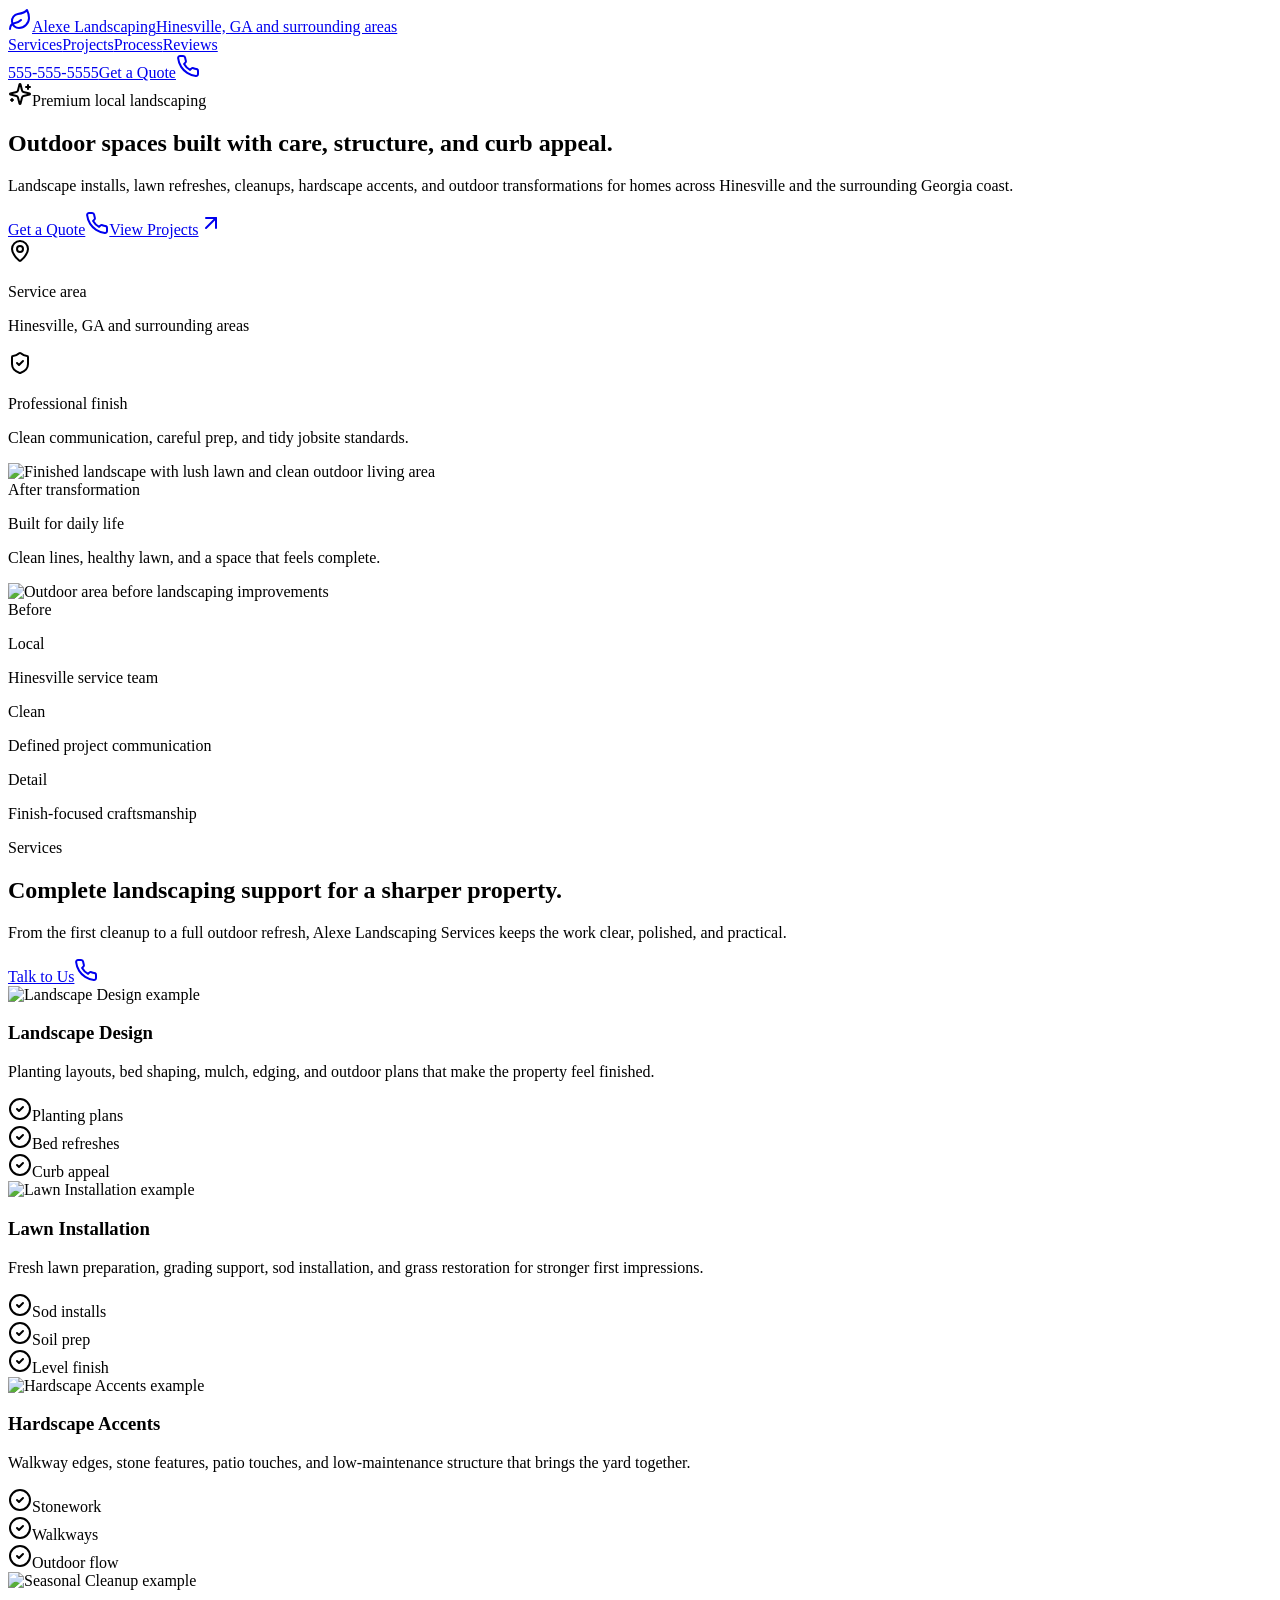
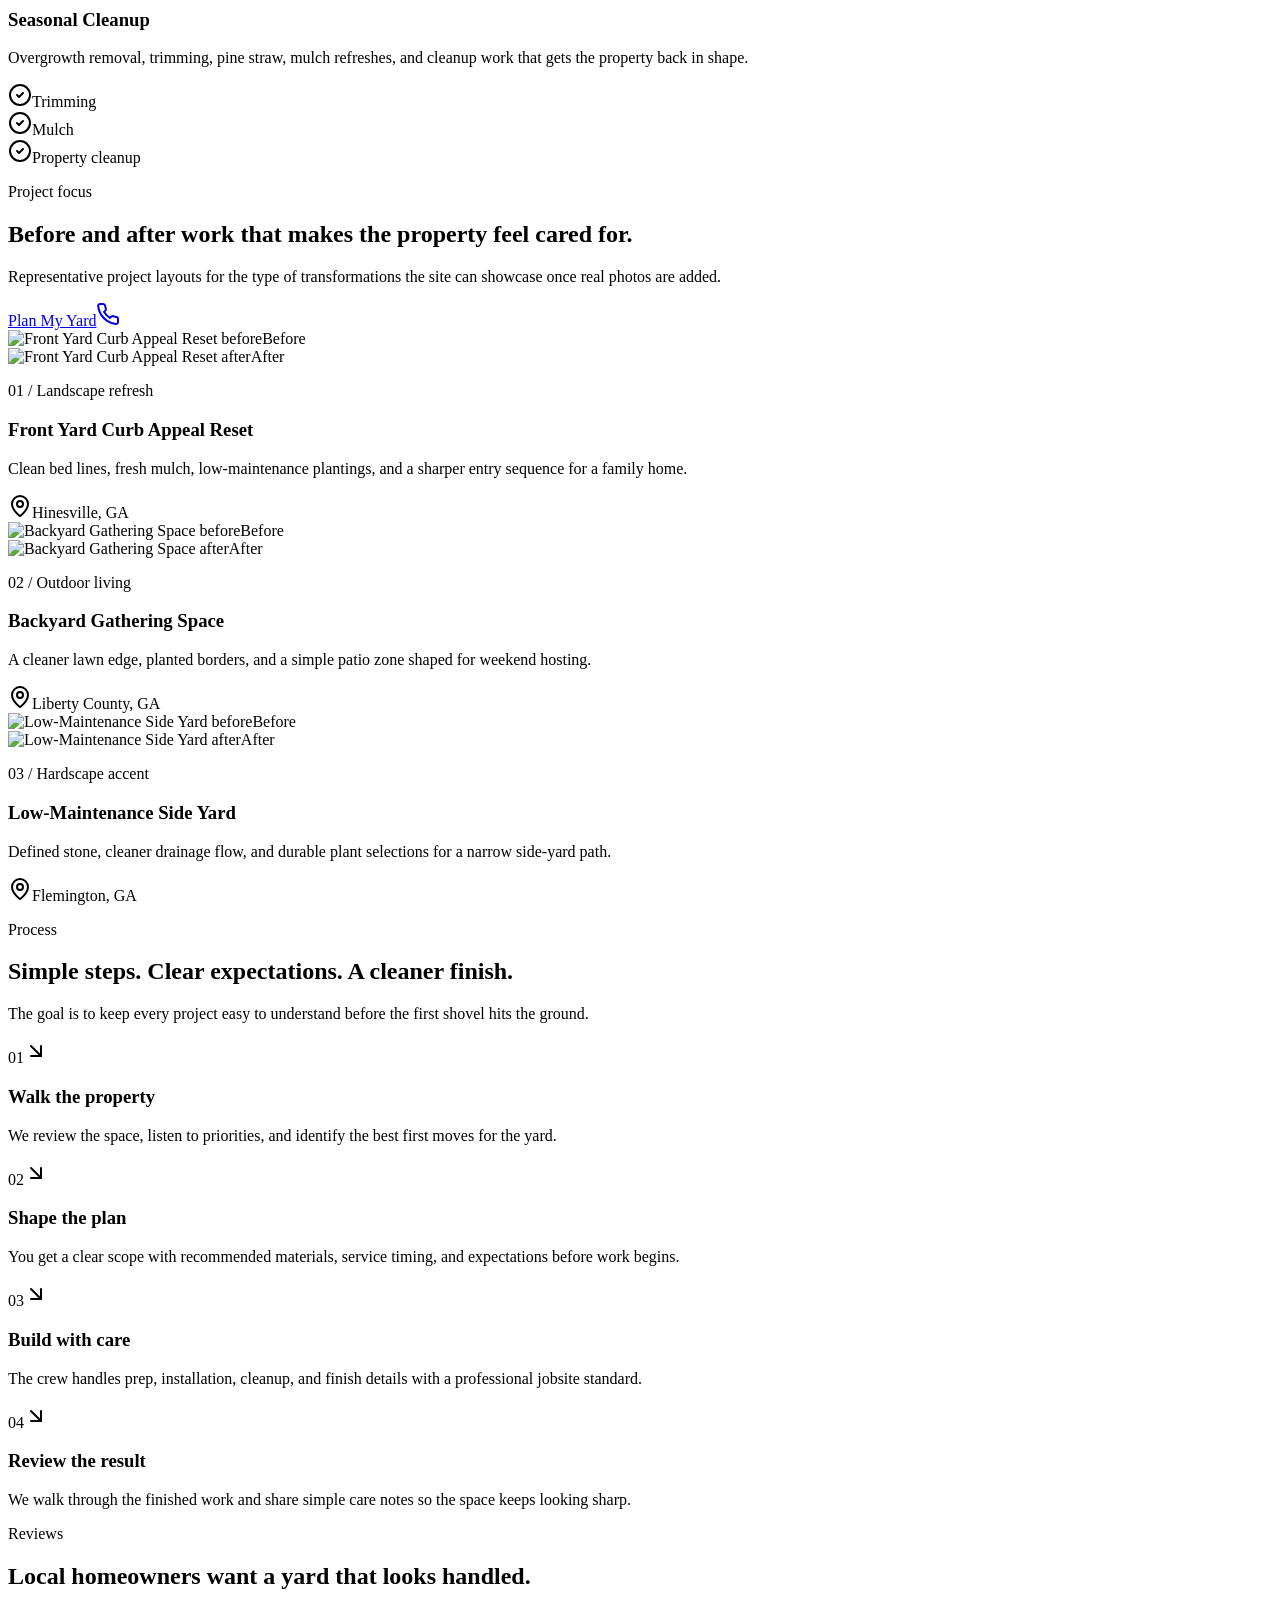
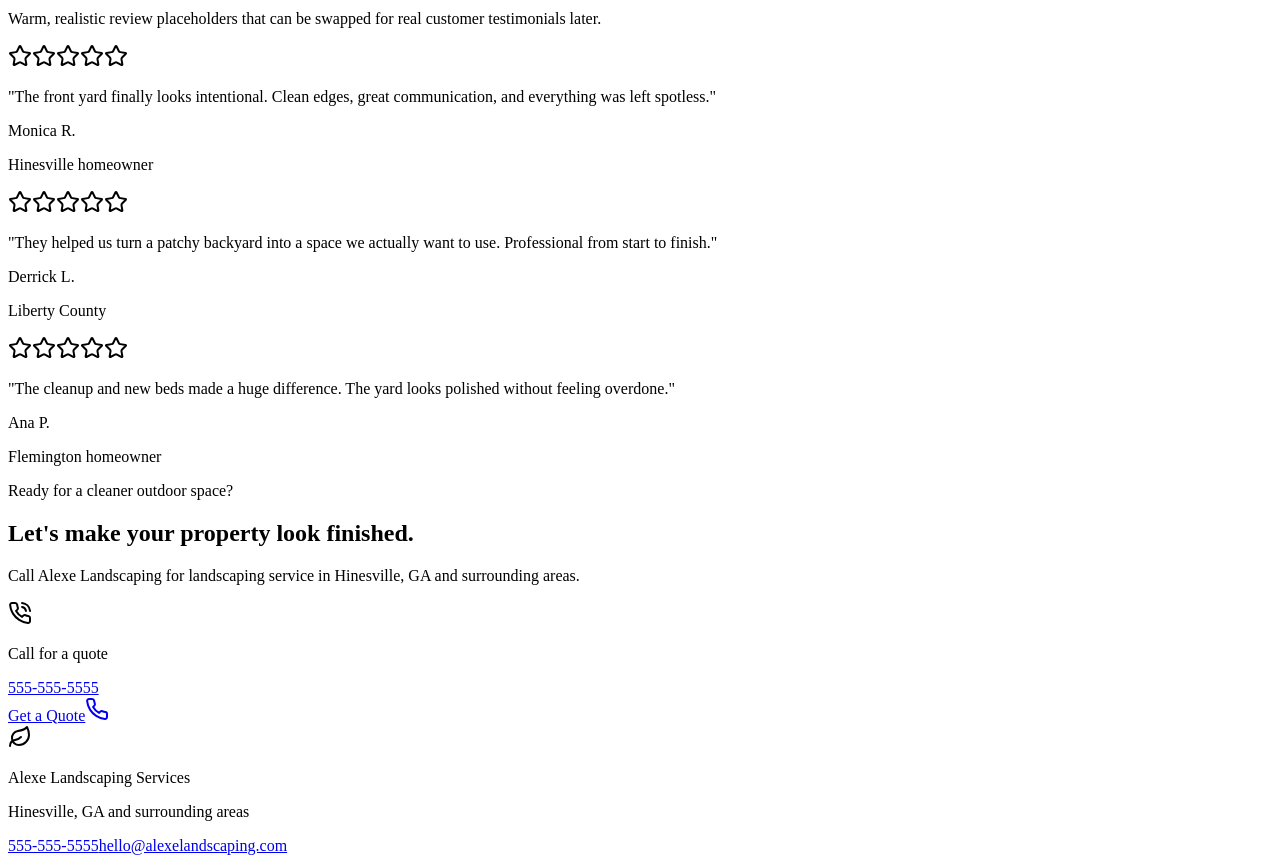
==== commit 5052cf7c: "Add files via upload" ====
--- a/index.html
+++ b/index.html
@@ -1 +1 @@
-<!DOCTYPE html><!--YKlUb9nD8vy9wIRGXhVGF--><html lang="en"><head><meta charSet="utf-8"/><meta name="viewport" content="width=device-width, initial-scale=1"/><link rel="preload" as="image" href="https://images.unsplash.com/photo-1598902108854-10e335adac99?auto=format&amp;fit=crop&amp;w=1200&amp;q=85"/><link rel="preload" as="image" href="https://images.unsplash.com/photo-1590682680695-43b964a3ae17?auto=format&amp;fit=crop&amp;w=900&amp;q=85"/><link rel="preload" as="image" href="https://images.unsplash.com/photo-1558521958-0a228e77e984?auto=format&amp;fit=crop&amp;w=900&amp;q=85"/><link rel="preload" as="image" href="https://images.unsplash.com/photo-1581578017426-04fbc2bbe6e3?auto=format&amp;fit=crop&amp;w=900&amp;q=85"/><link rel="preload" as="image" href="https://images.unsplash.com/photo-1600566753376-12c8ab7fb75b?auto=format&amp;fit=crop&amp;w=900&amp;q=85"/><link rel="preload" as="image" href="https://images.unsplash.com/photo-1600566753190-17f0baa2a6c3?auto=format&amp;fit=crop&amp;w=900&amp;q=85"/><link rel="preload" as="image" href="https://images.unsplash.com/photo-1602028915047-37269d1a73f7?auto=format&amp;fit=crop&amp;w=900&amp;q=85"/><link rel="preload" as="image" href="https://images.unsplash.com/photo-1589923188900-85dae523342b?auto=format&amp;fit=crop&amp;w=900&amp;q=85"/><link rel="preload" as="image" href="https://images.unsplash.com/photo-1600047509358-9dc75507daeb?auto=format&amp;fit=crop&amp;w=900&amp;q=85"/><link rel="preload" as="image" href="https://images.unsplash.com/photo-1600607687920-4e2a09cf159d?auto=format&amp;fit=crop&amp;w=900&amp;q=85"/><link rel="stylesheet" href="./_next/static/css/e50bac3401338d7f.css" data-precedence="next"/><link rel="preload" as="script" fetchPriority="low" href="./_next/static/chunks/webpack-4437c83f265861ff.js"/><script src="./_next/static/chunks/acfafb44-8249079a6627ac92.js" async=""></script><script src="./_next/static/chunks/920-04951d5553441ac6.js" async=""></script><script src="./_next/static/chunks/main-app-756889ea858fa537.js" async=""></script><link rel="preload" as="image" href="https://images.unsplash.com/photo-1594818379496-da1e345b0ded?auto=format&amp;fit=crop&amp;w=900&amp;q=85"/><link rel="preload" as="image" href="https://images.unsplash.com/photo-1570129477492-45c003edd2be?auto=format&amp;fit=crop&amp;w=900&amp;q=85"/><title>Alexe Landscaping Services | Hinesville, GA Landscaping</title><meta name="description" content="Premium landscaping, lawn care, hardscape, cleanup, and outdoor transformations in Hinesville, GA and surrounding areas."/><script src="./_next/static/chunks/polyfills-42372ed130431b0a.js" noModule=""></script></head><body><div hidden=""><!--$--><!--/$--></div><header class="sticky top-0 z-50 border-b border-white/30 bg-linen/90 backdrop-blur-xl"><div class="container-shell flex h-20 items-center justify-between gap-4"><a href="#" class="flex items-center gap-3" aria-label="Home"><span class="flex h-11 w-11 items-center justify-center rounded-full bg-forest-900 text-white shadow-card"><svg xmlns="http://www.w3.org/2000/svg" width="24" height="24" viewBox="0 0 24 24" fill="none" stroke="currentColor" stroke-width="2" stroke-linecap="round" stroke-linejoin="round" class="lucide lucide-leaf h-5 w-5" aria-hidden="true"><path d="M11 20A7 7 0 0 1 9.8 6.1C15.5 5 17 4.48 19 2c1 2 2 4.18 2 8 0 5.5-4.78 10-10 10Z"></path><path d="M2 21c0-3 1.85-5.36 5.08-6C9.5 14.52 12 13 13 12"></path></svg></span><span class="min-w-0"><span class="block text-sm font-bold leading-tight text-forest-950 md:text-base">Alexe Landscaping</span><span class="hidden text-xs font-medium text-forest-900/60 sm:block">Hinesville, GA and surrounding areas</span></span></a><nav class="hidden items-center gap-7 lg:flex" aria-label="Main"><a href="#services" class="text-sm font-semibold text-forest-900/70 transition hover:text-forest-950">Services</a><a href="#projects" class="text-sm font-semibold text-forest-900/70 transition hover:text-forest-950">Projects</a><a href="#process" class="text-sm font-semibold text-forest-900/70 transition hover:text-forest-950">Process</a><a href="#reviews" class="text-sm font-semibold text-forest-900/70 transition hover:text-forest-950">Reviews</a></nav><div class="flex items-center gap-3"><a href="tel:555-555-5555" class="hidden text-sm font-semibold text-forest-950 md:inline">555-555-5555</a><a href="tel:555-555-5555" class="inline-flex min-h-12 items-center justify-center gap-2 rounded-full px-5 text-sm font-semibold transition focus:outline-none focus-visible:ring-4 bg-forest-900 text-white shadow-soft hover:bg-forest-800 focus-visible:ring-forest-300">Get a Quote<svg xmlns="http://www.w3.org/2000/svg" width="24" height="24" viewBox="0 0 24 24" fill="none" stroke="currentColor" stroke-width="2" stroke-linecap="round" stroke-linejoin="round" class="lucide lucide-phone h-4 w-4" aria-hidden="true"><path d="M22 16.92v3a2 2 0 0 1-2.18 2 19.79 19.79 0 0 1-8.63-3.07 19.5 19.5 0 0 1-6-6 19.79 19.79 0 0 1-3.07-8.67A2 2 0 0 1 4.11 2h3a2 2 0 0 1 2 1.72 12.84 12.84 0 0 0 .7 2.81 2 2 0 0 1-.45 2.11L8.09 9.91a16 16 0 0 0 6 6l1.27-1.27a2 2 0 0 1 2.11-.45 12.84 12.84 0 0 0 2.81.7A2 2 0 0 1 22 16.92z"></path></svg></a></div></div></header><main><section class="relative overflow-hidden bg-linen pb-16 pt-8 md:pb-24"><div class="container-shell grid gap-8 lg:grid-cols-[1.04fr_0.96fr] lg:items-center"><div class="relative z-10 py-6 md:py-12"><div class="mb-6 inline-flex items-center gap-2 rounded-full border border-forest-900/10 bg-white/80 px-4 py-2 text-sm font-semibold text-forest-800 shadow-card"><svg xmlns="http://www.w3.org/2000/svg" width="24" height="24" viewBox="0 0 24 24" fill="none" stroke="currentColor" stroke-width="2" stroke-linecap="round" stroke-linejoin="round" class="lucide lucide-sparkles h-4 w-4 text-clay" aria-hidden="true"><path d="M9.937 15.5A2 2 0 0 0 8.5 14.063l-6.135-1.582a.5.5 0 0 1 0-.962L8.5 9.936A2 2 0 0 0 9.937 8.5l1.582-6.135a.5.5 0 0 1 .963 0L14.063 8.5A2 2 0 0 0 15.5 9.937l6.135 1.581a.5.5 0 0 1 0 .964L15.5 14.063a2 2 0 0 0-1.437 1.437l-1.582 6.135a.5.5 0 0 1-.963 0z"></path><path d="M20 3v4"></path><path d="M22 5h-4"></path><path d="M4 17v2"></path><path d="M5 18H3"></path></svg>Premium local landscaping</div><h1 class="max-w-3xl text-balance text-5xl font-semibold leading-[1.02] text-forest-950 md:text-7xl">Outdoor spaces built with care, structure, and curb appeal.</h1><p class="mt-6 max-w-2xl text-pretty text-lg leading-8 text-forest-900/72 md:text-xl">Landscape installs, lawn refreshes, cleanups, hardscape accents, and outdoor transformations for homes across Hinesville and the surrounding Georgia coast.</p><div class="mt-8 flex flex-col gap-3 sm:flex-row"><a href="tel:555-555-5555" class="inline-flex min-h-12 items-center justify-center gap-2 rounded-full px-5 text-sm font-semibold transition focus:outline-none focus-visible:ring-4 bg-forest-900 text-white shadow-soft hover:bg-forest-800 focus-visible:ring-forest-300">Get a Quote<svg xmlns="http://www.w3.org/2000/svg" width="24" height="24" viewBox="0 0 24 24" fill="none" stroke="currentColor" stroke-width="2" stroke-linecap="round" stroke-linejoin="round" class="lucide lucide-phone h-4 w-4" aria-hidden="true"><path d="M22 16.92v3a2 2 0 0 1-2.18 2 19.79 19.79 0 0 1-8.63-3.07 19.5 19.5 0 0 1-6-6 19.79 19.79 0 0 1-3.07-8.67A2 2 0 0 1 4.11 2h3a2 2 0 0 1 2 1.72 12.84 12.84 0 0 0 .7 2.81 2 2 0 0 1-.45 2.11L8.09 9.91a16 16 0 0 0 6 6l1.27-1.27a2 2 0 0 1 2.11-.45 12.84 12.84 0 0 0 2.81.7A2 2 0 0 1 22 16.92z"></path></svg></a><a href="#projects" class="inline-flex min-h-12 items-center justify-center gap-2 rounded-full px-5 text-sm font-semibold transition focus:outline-none focus-visible:ring-4 border border-forest-900/15 bg-white/70 text-forest-900 hover:bg-white focus-visible:ring-forest-300">View Projects<svg xmlns="http://www.w3.org/2000/svg" width="24" height="24" viewBox="0 0 24 24" fill="none" stroke="currentColor" stroke-width="2" stroke-linecap="round" stroke-linejoin="round" class="lucide lucide-arrow-up-right h-4 w-4" aria-hidden="true"><path d="M7 7h10v10"></path><path d="M7 17 17 7"></path></svg></a></div><div class="mt-10 grid gap-3 sm:grid-cols-2"><div class="flex items-start gap-3 rounded-3xl border border-white bg-white/80 p-4 shadow-card"><svg xmlns="http://www.w3.org/2000/svg" width="24" height="24" viewBox="0 0 24 24" fill="none" stroke="currentColor" stroke-width="2" stroke-linecap="round" stroke-linejoin="round" class="lucide lucide-map-pin mt-1 h-5 w-5 text-clay" aria-hidden="true"><path d="M20 10c0 4.993-5.539 10.193-7.399 11.799a1 1 0 0 1-1.202 0C9.539 20.193 4 14.993 4 10a8 8 0 0 1 16 0"></path><circle cx="12" cy="10" r="3"></circle></svg><div><p class="font-semibold text-forest-950">Service area</p><p class="text-sm leading-6 text-forest-900/65">Hinesville, GA and surrounding areas</p></div></div><div class="flex items-start gap-3 rounded-3xl border border-white bg-white/80 p-4 shadow-card"><svg xmlns="http://www.w3.org/2000/svg" width="24" height="24" viewBox="0 0 24 24" fill="none" stroke="currentColor" stroke-width="2" stroke-linecap="round" stroke-linejoin="round" class="lucide lucide-shield-check mt-1 h-5 w-5 text-clay" aria-hidden="true"><path d="M20 13c0 5-3.5 7.5-7.66 8.95a1 1 0 0 1-.67-.01C7.5 20.5 4 18 4 13V6a1 1 0 0 1 1-1c2 0 4.5-1.2 6.24-2.72a1.17 1.17 0 0 1 1.52 0C14.51 3.81 17 5 19 5a1 1 0 0 1 1 1z"></path><path d="m9 12 2 2 4-4"></path></svg><div><p class="font-semibold text-forest-950">Professional finish</p><p class="text-sm leading-6 text-forest-900/65">Clean communication, careful prep, and tidy jobsite standards.</p></div></div></div></div><div class="relative min-h-[560px]"><div class="absolute right-0 top-0 h-[520px] w-full overflow-hidden rounded-[2rem] shadow-soft"><img src="https://images.unsplash.com/photo-1598902108854-10e335adac99?auto=format&amp;fit=crop&amp;w=1200&amp;q=85" alt="Finished landscape with lush lawn and clean outdoor living area" class="h-full w-full object-cover"/><div class="image-overlay absolute inset-0"></div><div class="absolute left-6 top-6 rounded-full bg-white px-4 py-2 text-sm font-bold text-forest-900 shadow-card">After transformation</div><div class="absolute bottom-6 left-6 right-6 rounded-[1.5rem] bg-white/92 p-5 shadow-card backdrop-blur"><p class="text-sm font-semibold uppercase tracking-[0.16em] text-clay">Built for daily life</p><p class="mt-2 text-2xl font-semibold text-forest-950">Clean lines, healthy lawn, and a space that feels complete.</p></div></div><div class="absolute bottom-0 left-0 w-[58%] overflow-hidden rounded-[1.5rem] border-8 border-linen bg-white shadow-soft"><img src="https://images.unsplash.com/photo-1590682680695-43b964a3ae17?auto=format&amp;fit=crop&amp;w=900&amp;q=85" alt="Outdoor area before landscaping improvements" class="h-64 w-full object-cover"/><div class="absolute left-4 top-4 rounded-full bg-forest-950 px-3 py-1.5 text-xs font-bold uppercase tracking-[0.14em] text-white">Before</div></div></div></div></section><section class="bg-forest-950 py-6 text-white"><div class="container-shell grid gap-4 md:grid-cols-3"><div class="rounded-3xl border border-white/10 bg-white/[0.06] p-6"><p class="text-3xl font-semibold">Local</p><p class="mt-2 text-sm font-medium text-white/68">Hinesville service team</p></div><div class="rounded-3xl border border-white/10 bg-white/[0.06] p-6"><p class="text-3xl font-semibold">Clean</p><p class="mt-2 text-sm font-medium text-white/68">Defined project communication</p></div><div class="rounded-3xl border border-white/10 bg-white/[0.06] p-6"><p class="text-3xl font-semibold">Detail</p><p class="mt-2 text-sm font-medium text-white/68">Finish-focused craftsmanship</p></div></div></section><section id="services" class="bg-white py-20 md:py-28"><div class="container-shell"><div class="flex flex-col justify-between gap-8 md:flex-row md:items-end"><div class="max-w-3xl "><p class="mb-3 text-sm font-semibold uppercase tracking-[0.18em] text-clay">Services</p><h2 class="text-balance text-3xl font-semibold leading-tight md:text-5xl text-forest-950">Complete landscaping support for a sharper property.</h2><p class="mt-5 text-pretty text-base leading-7 md:text-lg text-forest-900/70">From the first cleanup to a full outdoor refresh, Alexe Landscaping Services keeps the work clear, polished, and practical.</p></div><a href="tel:555-555-5555" class="inline-flex min-h-12 items-center justify-center gap-2 rounded-full px-5 text-sm font-semibold transition focus:outline-none focus-visible:ring-4 border border-forest-900/15 bg-white/70 text-forest-900 hover:bg-white focus-visible:ring-forest-300">Talk to Us<svg xmlns="http://www.w3.org/2000/svg" width="24" height="24" viewBox="0 0 24 24" fill="none" stroke="currentColor" stroke-width="2" stroke-linecap="round" stroke-linejoin="round" class="lucide lucide-phone h-4 w-4" aria-hidden="true"><path d="M22 16.92v3a2 2 0 0 1-2.18 2 19.79 19.79 0 0 1-8.63-3.07 19.5 19.5 0 0 1-6-6 19.79 19.79 0 0 1-3.07-8.67A2 2 0 0 1 4.11 2h3a2 2 0 0 1 2 1.72 12.84 12.84 0 0 0 .7 2.81 2 2 0 0 1-.45 2.11L8.09 9.91a16 16 0 0 0 6 6l1.27-1.27a2 2 0 0 1 2.11-.45 12.84 12.84 0 0 0 2.81.7A2 2 0 0 1 22 16.92z"></path></svg></a></div><div class="mt-12 grid gap-5 md:grid-cols-2"><article class="group overflow-hidden rounded-[1.75rem] border border-forest-900/10 bg-linen shadow-card transition duration-300 hover:-translate-y-1 hover:shadow-soft"><div class="grid min-h-full md:grid-cols-[0.9fr_1.1fr]"><div class="h-72 overflow-hidden md:h-full"><img src="https://images.unsplash.com/photo-1558521958-0a228e77e984?auto=format&amp;fit=crop&amp;w=900&amp;q=85" alt="Landscape Design example" class="h-full w-full object-cover transition duration-500 group-hover:scale-105"/></div><div class="flex flex-col p-7"><h3 class="text-2xl font-semibold text-forest-950">Landscape Design</h3><p class="mt-3 flex-1 text-base leading-7 text-forest-900/70">Planting layouts, bed shaping, mulch, edging, and outdoor plans that make the property feel finished.</p><div class="mt-6 grid gap-3"><div class="flex items-center gap-2 text-sm font-semibold text-forest-800"><svg xmlns="http://www.w3.org/2000/svg" width="24" height="24" viewBox="0 0 24 24" fill="none" stroke="currentColor" stroke-width="2" stroke-linecap="round" stroke-linejoin="round" class="lucide lucide-circle-check h-4 w-4 text-moss" aria-hidden="true"><circle cx="12" cy="12" r="10"></circle><path d="m9 12 2 2 4-4"></path></svg>Planting plans</div><div class="flex items-center gap-2 text-sm font-semibold text-forest-800"><svg xmlns="http://www.w3.org/2000/svg" width="24" height="24" viewBox="0 0 24 24" fill="none" stroke="currentColor" stroke-width="2" stroke-linecap="round" stroke-linejoin="round" class="lucide lucide-circle-check h-4 w-4 text-moss" aria-hidden="true"><circle cx="12" cy="12" r="10"></circle><path d="m9 12 2 2 4-4"></path></svg>Bed refreshes</div><div class="flex items-center gap-2 text-sm font-semibold text-forest-800"><svg xmlns="http://www.w3.org/2000/svg" width="24" height="24" viewBox="0 0 24 24" fill="none" stroke="currentColor" stroke-width="2" stroke-linecap="round" stroke-linejoin="round" class="lucide lucide-circle-check h-4 w-4 text-moss" aria-hidden="true"><circle cx="12" cy="12" r="10"></circle><path d="m9 12 2 2 4-4"></path></svg>Curb appeal</div></div></div></div></article><article class="group overflow-hidden rounded-[1.75rem] border border-forest-900/10 bg-linen shadow-card transition duration-300 hover:-translate-y-1 hover:shadow-soft"><div class="grid min-h-full md:grid-cols-[0.9fr_1.1fr]"><div class="h-72 overflow-hidden md:h-full"><img src="https://images.unsplash.com/photo-1600566753190-17f0baa2a6c3?auto=format&amp;fit=crop&amp;w=900&amp;q=85" alt="Lawn Installation example" class="h-full w-full object-cover transition duration-500 group-hover:scale-105"/></div><div class="flex flex-col p-7"><h3 class="text-2xl font-semibold text-forest-950">Lawn Installation</h3><p class="mt-3 flex-1 text-base leading-7 text-forest-900/70">Fresh lawn preparation, grading support, sod installation, and grass restoration for stronger first impressions.</p><div class="mt-6 grid gap-3"><div class="flex items-center gap-2 text-sm font-semibold text-forest-800"><svg xmlns="http://www.w3.org/2000/svg" width="24" height="24" viewBox="0 0 24 24" fill="none" stroke="currentColor" stroke-width="2" stroke-linecap="round" stroke-linejoin="round" class="lucide lucide-circle-check h-4 w-4 text-moss" aria-hidden="true"><circle cx="12" cy="12" r="10"></circle><path d="m9 12 2 2 4-4"></path></svg>Sod installs</div><div class="flex items-center gap-2 text-sm font-semibold text-forest-800"><svg xmlns="http://www.w3.org/2000/svg" width="24" height="24" viewBox="0 0 24 24" fill="none" stroke="currentColor" stroke-width="2" stroke-linecap="round" stroke-linejoin="round" class="lucide lucide-circle-check h-4 w-4 text-moss" aria-hidden="true"><circle cx="12" cy="12" r="10"></circle><path d="m9 12 2 2 4-4"></path></svg>Soil prep</div><div class="flex items-center gap-2 text-sm font-semibold text-forest-800"><svg xmlns="http://www.w3.org/2000/svg" width="24" height="24" viewBox="0 0 24 24" fill="none" stroke="currentColor" stroke-width="2" stroke-linecap="round" stroke-linejoin="round" class="lucide lucide-circle-check h-4 w-4 text-moss" aria-hidden="true"><circle cx="12" cy="12" r="10"></circle><path d="m9 12 2 2 4-4"></path></svg>Level finish</div></div></div></div></article><article class="group overflow-hidden rounded-[1.75rem] border border-forest-900/10 bg-linen shadow-card transition duration-300 hover:-translate-y-1 hover:shadow-soft"><div class="grid min-h-full md:grid-cols-[0.9fr_1.1fr]"><div class="h-72 overflow-hidden md:h-full"><img src="https://images.unsplash.com/photo-1602028915047-37269d1a73f7?auto=format&amp;fit=crop&amp;w=900&amp;q=85" alt="Hardscape Accents example" class="h-full w-full object-cover transition duration-500 group-hover:scale-105"/></div><div class="flex flex-col p-7"><h3 class="text-2xl font-semibold text-forest-950">Hardscape Accents</h3><p class="mt-3 flex-1 text-base leading-7 text-forest-900/70">Walkway edges, stone features, patio touches, and low-maintenance structure that brings the yard together.</p><div class="mt-6 grid gap-3"><div class="flex items-center gap-2 text-sm font-semibold text-forest-800"><svg xmlns="http://www.w3.org/2000/svg" width="24" height="24" viewBox="0 0 24 24" fill="none" stroke="currentColor" stroke-width="2" stroke-linecap="round" stroke-linejoin="round" class="lucide lucide-circle-check h-4 w-4 text-moss" aria-hidden="true"><circle cx="12" cy="12" r="10"></circle><path d="m9 12 2 2 4-4"></path></svg>Stonework</div><div class="flex items-center gap-2 text-sm font-semibold text-forest-800"><svg xmlns="http://www.w3.org/2000/svg" width="24" height="24" viewBox="0 0 24 24" fill="none" stroke="currentColor" stroke-width="2" stroke-linecap="round" stroke-linejoin="round" class="lucide lucide-circle-check h-4 w-4 text-moss" aria-hidden="true"><circle cx="12" cy="12" r="10"></circle><path d="m9 12 2 2 4-4"></path></svg>Walkways</div><div class="flex items-center gap-2 text-sm font-semibold text-forest-800"><svg xmlns="http://www.w3.org/2000/svg" width="24" height="24" viewBox="0 0 24 24" fill="none" stroke="currentColor" stroke-width="2" stroke-linecap="round" stroke-linejoin="round" class="lucide lucide-circle-check h-4 w-4 text-moss" aria-hidden="true"><circle cx="12" cy="12" r="10"></circle><path d="m9 12 2 2 4-4"></path></svg>Outdoor flow</div></div></div></div></article><article class="group overflow-hidden rounded-[1.75rem] border border-forest-900/10 bg-linen shadow-card transition duration-300 hover:-translate-y-1 hover:shadow-soft"><div class="grid min-h-full md:grid-cols-[0.9fr_1.1fr]"><div class="h-72 overflow-hidden md:h-full"><img src="https://images.unsplash.com/photo-1589923188900-85dae523342b?auto=format&amp;fit=crop&amp;w=900&amp;q=85" alt="Seasonal Cleanup example" class="h-full w-full object-cover transition duration-500 group-hover:scale-105"/></div><div class="flex flex-col p-7"><h3 class="text-2xl font-semibold text-forest-950">Seasonal Cleanup</h3><p class="mt-3 flex-1 text-base leading-7 text-forest-900/70">Overgrowth removal, trimming, pine straw, mulch refreshes, and cleanup work that gets the property back in shape.</p><div class="mt-6 grid gap-3"><div class="flex items-center gap-2 text-sm font-semibold text-forest-800"><svg xmlns="http://www.w3.org/2000/svg" width="24" height="24" viewBox="0 0 24 24" fill="none" stroke="currentColor" stroke-width="2" stroke-linecap="round" stroke-linejoin="round" class="lucide lucide-circle-check h-4 w-4 text-moss" aria-hidden="true"><circle cx="12" cy="12" r="10"></circle><path d="m9 12 2 2 4-4"></path></svg>Trimming</div><div class="flex items-center gap-2 text-sm font-semibold text-forest-800"><svg xmlns="http://www.w3.org/2000/svg" width="24" height="24" viewBox="0 0 24 24" fill="none" stroke="currentColor" stroke-width="2" stroke-linecap="round" stroke-linejoin="round" class="lucide lucide-circle-check h-4 w-4 text-moss" aria-hidden="true"><circle cx="12" cy="12" r="10"></circle><path d="m9 12 2 2 4-4"></path></svg>Mulch</div><div class="flex items-center gap-2 text-sm font-semibold text-forest-800"><svg xmlns="http://www.w3.org/2000/svg" width="24" height="24" viewBox="0 0 24 24" fill="none" stroke="currentColor" stroke-width="2" stroke-linecap="round" stroke-linejoin="round" class="lucide lucide-circle-check h-4 w-4 text-moss" aria-hidden="true"><circle cx="12" cy="12" r="10"></circle><path d="m9 12 2 2 4-4"></path></svg>Property cleanup</div></div></div></div></article></div></div></section><section id="projects" class="bg-linen py-20 md:py-28"><div class="container-shell"><div class="grid gap-8 lg:grid-cols-[0.85fr_1.15fr] lg:items-end"><div class="max-w-3xl "><p class="mb-3 text-sm font-semibold uppercase tracking-[0.18em] text-clay">Project focus</p><h2 class="text-balance text-3xl font-semibold leading-tight md:text-5xl text-forest-950">Before and after work that makes the property feel cared for.</h2><p class="mt-5 text-pretty text-base leading-7 md:text-lg text-forest-900/70">Representative project layouts for the type of transformations the site can showcase once real photos are added.</p></div><div class="flex justify-start lg:justify-end"><a href="tel:555-555-5555" class="inline-flex min-h-12 items-center justify-center gap-2 rounded-full px-5 text-sm font-semibold transition focus:outline-none focus-visible:ring-4 bg-forest-900 text-white shadow-soft hover:bg-forest-800 focus-visible:ring-forest-300">Plan My Yard<svg xmlns="http://www.w3.org/2000/svg" width="24" height="24" viewBox="0 0 24 24" fill="none" stroke="currentColor" stroke-width="2" stroke-linecap="round" stroke-linejoin="round" class="lucide lucide-phone h-4 w-4" aria-hidden="true"><path d="M22 16.92v3a2 2 0 0 1-2.18 2 19.79 19.79 0 0 1-8.63-3.07 19.5 19.5 0 0 1-6-6 19.79 19.79 0 0 1-3.07-8.67A2 2 0 0 1 4.11 2h3a2 2 0 0 1 2 1.72 12.84 12.84 0 0 0 .7 2.81 2 2 0 0 1-.45 2.11L8.09 9.91a16 16 0 0 0 6 6l1.27-1.27a2 2 0 0 1 2.11-.45 12.84 12.84 0 0 0 2.81.7A2 2 0 0 1 22 16.92z"></path></svg></a></div></div><div class="mt-12 grid gap-6"><article class="grid overflow-hidden rounded-[2rem] bg-white shadow-soft lg:grid-cols-[1.18fr_0.82fr]"><div class="grid min-h-[360px] grid-cols-2 gap-2 bg-forest-950 p-2"><div class="relative overflow-hidden rounded-[1.5rem]"><img src="https://images.unsplash.com/photo-1581578017426-04fbc2bbe6e3?auto=format&amp;fit=crop&amp;w=900&amp;q=85" alt="Front Yard Curb Appeal Reset before" class="h-full w-full object-cover"/><span class="absolute left-4 top-4 rounded-full bg-white/92 px-3 py-1.5 text-xs font-bold uppercase tracking-[0.14em] text-forest-950">Before</span></div><div class="relative overflow-hidden rounded-[1.5rem]"><img src="https://images.unsplash.com/photo-1600566753376-12c8ab7fb75b?auto=format&amp;fit=crop&amp;w=900&amp;q=85" alt="Front Yard Curb Appeal Reset after" class="h-full w-full object-cover"/><span class="absolute left-4 top-4 rounded-full bg-forest-900 px-3 py-1.5 text-xs font-bold uppercase tracking-[0.14em] text-white">After</span></div></div><div class="flex flex-col justify-between p-7 md:p-9"><div><p class="text-sm font-semibold uppercase tracking-[0.18em] text-clay">0<!-- -->1<!-- --> / <!-- -->Landscape refresh</p><h3 class="mt-4 text-3xl font-semibold leading-tight text-forest-950">Front Yard Curb Appeal Reset</h3><p class="mt-4 text-base leading-7 text-forest-900/70">Clean bed lines, fresh mulch, low-maintenance plantings, and a sharper entry sequence for a family home.</p></div><div class="mt-8 flex items-center gap-2 text-sm font-semibold text-forest-900/70"><svg xmlns="http://www.w3.org/2000/svg" width="24" height="24" viewBox="0 0 24 24" fill="none" stroke="currentColor" stroke-width="2" stroke-linecap="round" stroke-linejoin="round" class="lucide lucide-map-pin h-4 w-4 text-clay" aria-hidden="true"><path d="M20 10c0 4.993-5.539 10.193-7.399 11.799a1 1 0 0 1-1.202 0C9.539 20.193 4 14.993 4 10a8 8 0 0 1 16 0"></path><circle cx="12" cy="10" r="3"></circle></svg>Hinesville, GA</div></div></article><article class="grid overflow-hidden rounded-[2rem] bg-white shadow-soft lg:grid-cols-[1.18fr_0.82fr]"><div class="grid min-h-[360px] grid-cols-2 gap-2 bg-forest-950 p-2"><div class="relative overflow-hidden rounded-[1.5rem]"><img src="https://images.unsplash.com/photo-1600047509358-9dc75507daeb?auto=format&amp;fit=crop&amp;w=900&amp;q=85" alt="Backyard Gathering Space before" class="h-full w-full object-cover"/><span class="absolute left-4 top-4 rounded-full bg-white/92 px-3 py-1.5 text-xs font-bold uppercase tracking-[0.14em] text-forest-950">Before</span></div><div class="relative overflow-hidden rounded-[1.5rem]"><img src="https://images.unsplash.com/photo-1600607687920-4e2a09cf159d?auto=format&amp;fit=crop&amp;w=900&amp;q=85" alt="Backyard Gathering Space after" class="h-full w-full object-cover"/><span class="absolute left-4 top-4 rounded-full bg-forest-900 px-3 py-1.5 text-xs font-bold uppercase tracking-[0.14em] text-white">After</span></div></div><div class="flex flex-col justify-between p-7 md:p-9"><div><p class="text-sm font-semibold uppercase tracking-[0.18em] text-clay">0<!-- -->2<!-- --> / <!-- -->Outdoor living</p><h3 class="mt-4 text-3xl font-semibold leading-tight text-forest-950">Backyard Gathering Space</h3><p class="mt-4 text-base leading-7 text-forest-900/70">A cleaner lawn edge, planted borders, and a simple patio zone shaped for weekend hosting.</p></div><div class="mt-8 flex items-center gap-2 text-sm font-semibold text-forest-900/70"><svg xmlns="http://www.w3.org/2000/svg" width="24" height="24" viewBox="0 0 24 24" fill="none" stroke="currentColor" stroke-width="2" stroke-linecap="round" stroke-linejoin="round" class="lucide lucide-map-pin h-4 w-4 text-clay" aria-hidden="true"><path d="M20 10c0 4.993-5.539 10.193-7.399 11.799a1 1 0 0 1-1.202 0C9.539 20.193 4 14.993 4 10a8 8 0 0 1 16 0"></path><circle cx="12" cy="10" r="3"></circle></svg>Liberty County, GA</div></div></article><article class="grid overflow-hidden rounded-[2rem] bg-white shadow-soft lg:grid-cols-[1.18fr_0.82fr]"><div class="grid min-h-[360px] grid-cols-2 gap-2 bg-forest-950 p-2"><div class="relative overflow-hidden rounded-[1.5rem]"><img src="https://images.unsplash.com/photo-1594818379496-da1e345b0ded?auto=format&amp;fit=crop&amp;w=900&amp;q=85" alt="Low-Maintenance Side Yard before" class="h-full w-full object-cover"/><span class="absolute left-4 top-4 rounded-full bg-white/92 px-3 py-1.5 text-xs font-bold uppercase tracking-[0.14em] text-forest-950">Before</span></div><div class="relative overflow-hidden rounded-[1.5rem]"><img src="https://images.unsplash.com/photo-1570129477492-45c003edd2be?auto=format&amp;fit=crop&amp;w=900&amp;q=85" alt="Low-Maintenance Side Yard after" class="h-full w-full object-cover"/><span class="absolute left-4 top-4 rounded-full bg-forest-900 px-3 py-1.5 text-xs font-bold uppercase tracking-[0.14em] text-white">After</span></div></div><div class="flex flex-col justify-between p-7 md:p-9"><div><p class="text-sm font-semibold uppercase tracking-[0.18em] text-clay">0<!-- -->3<!-- --> / <!-- -->Hardscape accent</p><h3 class="mt-4 text-3xl font-semibold leading-tight text-forest-950">Low-Maintenance Side Yard</h3><p class="mt-4 text-base leading-7 text-forest-900/70">Defined stone, cleaner drainage flow, and durable plant selections for a narrow side-yard path.</p></div><div class="mt-8 flex items-center gap-2 text-sm font-semibold text-forest-900/70"><svg xmlns="http://www.w3.org/2000/svg" width="24" height="24" viewBox="0 0 24 24" fill="none" stroke="currentColor" stroke-width="2" stroke-linecap="round" stroke-linejoin="round" class="lucide lucide-map-pin h-4 w-4 text-clay" aria-hidden="true"><path d="M20 10c0 4.993-5.539 10.193-7.399 11.799a1 1 0 0 1-1.202 0C9.539 20.193 4 14.993 4 10a8 8 0 0 1 16 0"></path><circle cx="12" cy="10" r="3"></circle></svg>Flemington, GA</div></div></article></div></div></section><section id="process" class="bg-forest-950 py-20 text-white md:py-28"><div class="container-shell"><div class="max-w-3xl "><p class="mb-3 text-sm font-semibold uppercase tracking-[0.18em] text-clay">Process</p><h2 class="text-balance text-3xl font-semibold leading-tight md:text-5xl text-white">Simple steps. Clear expectations. A cleaner finish.</h2><p class="mt-5 text-pretty text-base leading-7 md:text-lg text-white/68">The goal is to keep every project easy to understand before the first shovel hits the ground.</p></div><div class="mt-12 grid gap-4 md:grid-cols-2 lg:grid-cols-4"><article class="rounded-[1.5rem] border border-white/10 bg-white/[0.06] p-6 shadow-card"><div class="flex items-center justify-between"><span class="text-sm font-semibold uppercase tracking-[0.16em] text-stonewarm">01</span><svg xmlns="http://www.w3.org/2000/svg" width="24" height="24" viewBox="0 0 24 24" fill="none" stroke="currentColor" stroke-width="2" stroke-linecap="round" stroke-linejoin="round" class="lucide lucide-arrow-down-right h-5 w-5 text-clay" aria-hidden="true"><path d="m7 7 10 10"></path><path d="M17 7v10H7"></path></svg></div><h3 class="mt-10 text-2xl font-semibold">Walk the property</h3><p class="mt-4 text-sm leading-6 text-white/68">We review the space, listen to priorities, and identify the best first moves for the yard.</p></article><article class="rounded-[1.5rem] border border-white/10 bg-white/[0.06] p-6 shadow-card"><div class="flex items-center justify-between"><span class="text-sm font-semibold uppercase tracking-[0.16em] text-stonewarm">02</span><svg xmlns="http://www.w3.org/2000/svg" width="24" height="24" viewBox="0 0 24 24" fill="none" stroke="currentColor" stroke-width="2" stroke-linecap="round" stroke-linejoin="round" class="lucide lucide-arrow-down-right h-5 w-5 text-clay" aria-hidden="true"><path d="m7 7 10 10"></path><path d="M17 7v10H7"></path></svg></div><h3 class="mt-10 text-2xl font-semibold">Shape the plan</h3><p class="mt-4 text-sm leading-6 text-white/68">You get a clear scope with recommended materials, service timing, and expectations before work begins.</p></article><article class="rounded-[1.5rem] border border-white/10 bg-white/[0.06] p-6 shadow-card"><div class="flex items-center justify-between"><span class="text-sm font-semibold uppercase tracking-[0.16em] text-stonewarm">03</span><svg xmlns="http://www.w3.org/2000/svg" width="24" height="24" viewBox="0 0 24 24" fill="none" stroke="currentColor" stroke-width="2" stroke-linecap="round" stroke-linejoin="round" class="lucide lucide-arrow-down-right h-5 w-5 text-clay" aria-hidden="true"><path d="m7 7 10 10"></path><path d="M17 7v10H7"></path></svg></div><h3 class="mt-10 text-2xl font-semibold">Build with care</h3><p class="mt-4 text-sm leading-6 text-white/68">The crew handles prep, installation, cleanup, and finish details with a professional jobsite standard.</p></article><article class="rounded-[1.5rem] border border-white/10 bg-white/[0.06] p-6 shadow-card"><div class="flex items-center justify-between"><span class="text-sm font-semibold uppercase tracking-[0.16em] text-stonewarm">04</span><svg xmlns="http://www.w3.org/2000/svg" width="24" height="24" viewBox="0 0 24 24" fill="none" stroke="currentColor" stroke-width="2" stroke-linecap="round" stroke-linejoin="round" class="lucide lucide-arrow-down-right h-5 w-5 text-clay" aria-hidden="true"><path d="m7 7 10 10"></path><path d="M17 7v10H7"></path></svg></div><h3 class="mt-10 text-2xl font-semibold">Review the result</h3><p class="mt-4 text-sm leading-6 text-white/68">We walk through the finished work and share simple care notes so the space keeps looking sharp.</p></article></div></div></section><section id="reviews" class="bg-white py-20 md:py-28"><div class="container-shell"><div class="max-w-3xl mx-auto text-center"><p class="mb-3 text-sm font-semibold uppercase tracking-[0.18em] text-clay">Reviews</p><h2 class="text-balance text-3xl font-semibold leading-tight md:text-5xl text-forest-950">Local homeowners want a yard that looks handled.</h2><p class="mt-5 text-pretty text-base leading-7 md:text-lg text-forest-900/70">Warm, realistic review placeholders that can be swapped for real customer testimonials later.</p></div><div class="mt-12 grid gap-5 md:grid-cols-3"><article class="rounded-[1.75rem] border border-forest-900/10 bg-linen p-7 shadow-card"><div class="flex gap-1 text-clay" aria-label="Five star review"><svg xmlns="http://www.w3.org/2000/svg" width="24" height="24" viewBox="0 0 24 24" fill="none" stroke="currentColor" stroke-width="2" stroke-linecap="round" stroke-linejoin="round" class="lucide lucide-star h-4 w-4 fill-current" aria-hidden="true"><path d="M11.525 2.295a.53.53 0 0 1 .95 0l2.31 4.679a2.123 2.123 0 0 0 1.595 1.16l5.166.756a.53.53 0 0 1 .294.904l-3.736 3.638a2.123 2.123 0 0 0-.611 1.878l.882 5.14a.53.53 0 0 1-.771.56l-4.618-2.428a2.122 2.122 0 0 0-1.973 0L6.396 21.01a.53.53 0 0 1-.77-.56l.881-5.139a2.122 2.122 0 0 0-.611-1.879L2.16 9.795a.53.53 0 0 1 .294-.906l5.165-.755a2.122 2.122 0 0 0 1.597-1.16z"></path></svg><svg xmlns="http://www.w3.org/2000/svg" width="24" height="24" viewBox="0 0 24 24" fill="none" stroke="currentColor" stroke-width="2" stroke-linecap="round" stroke-linejoin="round" class="lucide lucide-star h-4 w-4 fill-current" aria-hidden="true"><path d="M11.525 2.295a.53.53 0 0 1 .95 0l2.31 4.679a2.123 2.123 0 0 0 1.595 1.16l5.166.756a.53.53 0 0 1 .294.904l-3.736 3.638a2.123 2.123 0 0 0-.611 1.878l.882 5.14a.53.53 0 0 1-.771.56l-4.618-2.428a2.122 2.122 0 0 0-1.973 0L6.396 21.01a.53.53 0 0 1-.77-.56l.881-5.139a2.122 2.122 0 0 0-.611-1.879L2.16 9.795a.53.53 0 0 1 .294-.906l5.165-.755a2.122 2.122 0 0 0 1.597-1.16z"></path></svg><svg xmlns="http://www.w3.org/2000/svg" width="24" height="24" viewBox="0 0 24 24" fill="none" stroke="currentColor" stroke-width="2" stroke-linecap="round" stroke-linejoin="round" class="lucide lucide-star h-4 w-4 fill-current" aria-hidden="true"><path d="M11.525 2.295a.53.53 0 0 1 .95 0l2.31 4.679a2.123 2.123 0 0 0 1.595 1.16l5.166.756a.53.53 0 0 1 .294.904l-3.736 3.638a2.123 2.123 0 0 0-.611 1.878l.882 5.14a.53.53 0 0 1-.771.56l-4.618-2.428a2.122 2.122 0 0 0-1.973 0L6.396 21.01a.53.53 0 0 1-.77-.56l.881-5.139a2.122 2.122 0 0 0-.611-1.879L2.16 9.795a.53.53 0 0 1 .294-.906l5.165-.755a2.122 2.122 0 0 0 1.597-1.16z"></path></svg><svg xmlns="http://www.w3.org/2000/svg" width="24" height="24" viewBox="0 0 24 24" fill="none" stroke="currentColor" stroke-width="2" stroke-linecap="round" stroke-linejoin="round" class="lucide lucide-star h-4 w-4 fill-current" aria-hidden="true"><path d="M11.525 2.295a.53.53 0 0 1 .95 0l2.31 4.679a2.123 2.123 0 0 0 1.595 1.16l5.166.756a.53.53 0 0 1 .294.904l-3.736 3.638a2.123 2.123 0 0 0-.611 1.878l.882 5.14a.53.53 0 0 1-.771.56l-4.618-2.428a2.122 2.122 0 0 0-1.973 0L6.396 21.01a.53.53 0 0 1-.77-.56l.881-5.139a2.122 2.122 0 0 0-.611-1.879L2.16 9.795a.53.53 0 0 1 .294-.906l5.165-.755a2.122 2.122 0 0 0 1.597-1.16z"></path></svg><svg xmlns="http://www.w3.org/2000/svg" width="24" height="24" viewBox="0 0 24 24" fill="none" stroke="currentColor" stroke-width="2" stroke-linecap="round" stroke-linejoin="round" class="lucide lucide-star h-4 w-4 fill-current" aria-hidden="true"><path d="M11.525 2.295a.53.53 0 0 1 .95 0l2.31 4.679a2.123 2.123 0 0 0 1.595 1.16l5.166.756a.53.53 0 0 1 .294.904l-3.736 3.638a2.123 2.123 0 0 0-.611 1.878l.882 5.14a.53.53 0 0 1-.771.56l-4.618-2.428a2.122 2.122 0 0 0-1.973 0L6.396 21.01a.53.53 0 0 1-.77-.56l.881-5.139a2.122 2.122 0 0 0-.611-1.879L2.16 9.795a.53.53 0 0 1 .294-.906l5.165-.755a2.122 2.122 0 0 0 1.597-1.16z"></path></svg></div><p class="mt-8 text-lg leading-8 text-forest-950">&quot;<!-- -->The front yard finally looks intentional. Clean edges, great communication, and everything was left spotless.<!-- -->&quot;</p><div class="mt-8 border-t border-forest-900/10 pt-5"><p class="font-semibold text-forest-950">Monica R.</p><p class="mt-1 text-sm text-forest-900/60">Hinesville homeowner</p></div></article><article class="rounded-[1.75rem] border border-forest-900/10 bg-linen p-7 shadow-card"><div class="flex gap-1 text-clay" aria-label="Five star review"><svg xmlns="http://www.w3.org/2000/svg" width="24" height="24" viewBox="0 0 24 24" fill="none" stroke="currentColor" stroke-width="2" stroke-linecap="round" stroke-linejoin="round" class="lucide lucide-star h-4 w-4 fill-current" aria-hidden="true"><path d="M11.525 2.295a.53.53 0 0 1 .95 0l2.31 4.679a2.123 2.123 0 0 0 1.595 1.16l5.166.756a.53.53 0 0 1 .294.904l-3.736 3.638a2.123 2.123 0 0 0-.611 1.878l.882 5.14a.53.53 0 0 1-.771.56l-4.618-2.428a2.122 2.122 0 0 0-1.973 0L6.396 21.01a.53.53 0 0 1-.77-.56l.881-5.139a2.122 2.122 0 0 0-.611-1.879L2.16 9.795a.53.53 0 0 1 .294-.906l5.165-.755a2.122 2.122 0 0 0 1.597-1.16z"></path></svg><svg xmlns="http://www.w3.org/2000/svg" width="24" height="24" viewBox="0 0 24 24" fill="none" stroke="currentColor" stroke-width="2" stroke-linecap="round" stroke-linejoin="round" class="lucide lucide-star h-4 w-4 fill-current" aria-hidden="true"><path d="M11.525 2.295a.53.53 0 0 1 .95 0l2.31 4.679a2.123 2.123 0 0 0 1.595 1.16l5.166.756a.53.53 0 0 1 .294.904l-3.736 3.638a2.123 2.123 0 0 0-.611 1.878l.882 5.14a.53.53 0 0 1-.771.56l-4.618-2.428a2.122 2.122 0 0 0-1.973 0L6.396 21.01a.53.53 0 0 1-.77-.56l.881-5.139a2.122 2.122 0 0 0-.611-1.879L2.16 9.795a.53.53 0 0 1 .294-.906l5.165-.755a2.122 2.122 0 0 0 1.597-1.16z"></path></svg><svg xmlns="http://www.w3.org/2000/svg" width="24" height="24" viewBox="0 0 24 24" fill="none" stroke="currentColor" stroke-width="2" stroke-linecap="round" stroke-linejoin="round" class="lucide lucide-star h-4 w-4 fill-current" aria-hidden="true"><path d="M11.525 2.295a.53.53 0 0 1 .95 0l2.31 4.679a2.123 2.123 0 0 0 1.595 1.16l5.166.756a.53.53 0 0 1 .294.904l-3.736 3.638a2.123 2.123 0 0 0-.611 1.878l.882 5.14a.53.53 0 0 1-.771.56l-4.618-2.428a2.122 2.122 0 0 0-1.973 0L6.396 21.01a.53.53 0 0 1-.77-.56l.881-5.139a2.122 2.122 0 0 0-.611-1.879L2.16 9.795a.53.53 0 0 1 .294-.906l5.165-.755a2.122 2.122 0 0 0 1.597-1.16z"></path></svg><svg xmlns="http://www.w3.org/2000/svg" width="24" height="24" viewBox="0 0 24 24" fill="none" stroke="currentColor" stroke-width="2" stroke-linecap="round" stroke-linejoin="round" class="lucide lucide-star h-4 w-4 fill-current" aria-hidden="true"><path d="M11.525 2.295a.53.53 0 0 1 .95 0l2.31 4.679a2.123 2.123 0 0 0 1.595 1.16l5.166.756a.53.53 0 0 1 .294.904l-3.736 3.638a2.123 2.123 0 0 0-.611 1.878l.882 5.14a.53.53 0 0 1-.771.56l-4.618-2.428a2.122 2.122 0 0 0-1.973 0L6.396 21.01a.53.53 0 0 1-.77-.56l.881-5.139a2.122 2.122 0 0 0-.611-1.879L2.16 9.795a.53.53 0 0 1 .294-.906l5.165-.755a2.122 2.122 0 0 0 1.597-1.16z"></path></svg><svg xmlns="http://www.w3.org/2000/svg" width="24" height="24" viewBox="0 0 24 24" fill="none" stroke="currentColor" stroke-width="2" stroke-linecap="round" stroke-linejoin="round" class="lucide lucide-star h-4 w-4 fill-current" aria-hidden="true"><path d="M11.525 2.295a.53.53 0 0 1 .95 0l2.31 4.679a2.123 2.123 0 0 0 1.595 1.16l5.166.756a.53.53 0 0 1 .294.904l-3.736 3.638a2.123 2.123 0 0 0-.611 1.878l.882 5.14a.53.53 0 0 1-.771.56l-4.618-2.428a2.122 2.122 0 0 0-1.973 0L6.396 21.01a.53.53 0 0 1-.77-.56l.881-5.139a2.122 2.122 0 0 0-.611-1.879L2.16 9.795a.53.53 0 0 1 .294-.906l5.165-.755a2.122 2.122 0 0 0 1.597-1.16z"></path></svg></div><p class="mt-8 text-lg leading-8 text-forest-950">&quot;<!-- -->They helped us turn a patchy backyard into a space we actually want to use. Professional from start to finish.<!-- -->&quot;</p><div class="mt-8 border-t border-forest-900/10 pt-5"><p class="font-semibold text-forest-950">Derrick L.</p><p class="mt-1 text-sm text-forest-900/60">Liberty County</p></div></article><article class="rounded-[1.75rem] border border-forest-900/10 bg-linen p-7 shadow-card"><div class="flex gap-1 text-clay" aria-label="Five star review"><svg xmlns="http://www.w3.org/2000/svg" width="24" height="24" viewBox="0 0 24 24" fill="none" stroke="currentColor" stroke-width="2" stroke-linecap="round" stroke-linejoin="round" class="lucide lucide-star h-4 w-4 fill-current" aria-hidden="true"><path d="M11.525 2.295a.53.53 0 0 1 .95 0l2.31 4.679a2.123 2.123 0 0 0 1.595 1.16l5.166.756a.53.53 0 0 1 .294.904l-3.736 3.638a2.123 2.123 0 0 0-.611 1.878l.882 5.14a.53.53 0 0 1-.771.56l-4.618-2.428a2.122 2.122 0 0 0-1.973 0L6.396 21.01a.53.53 0 0 1-.77-.56l.881-5.139a2.122 2.122 0 0 0-.611-1.879L2.16 9.795a.53.53 0 0 1 .294-.906l5.165-.755a2.122 2.122 0 0 0 1.597-1.16z"></path></svg><svg xmlns="http://www.w3.org/2000/svg" width="24" height="24" viewBox="0 0 24 24" fill="none" stroke="currentColor" stroke-width="2" stroke-linecap="round" stroke-linejoin="round" class="lucide lucide-star h-4 w-4 fill-current" aria-hidden="true"><path d="M11.525 2.295a.53.53 0 0 1 .95 0l2.31 4.679a2.123 2.123 0 0 0 1.595 1.16l5.166.756a.53.53 0 0 1 .294.904l-3.736 3.638a2.123 2.123 0 0 0-.611 1.878l.882 5.14a.53.53 0 0 1-.771.56l-4.618-2.428a2.122 2.122 0 0 0-1.973 0L6.396 21.01a.53.53 0 0 1-.77-.56l.881-5.139a2.122 2.122 0 0 0-.611-1.879L2.16 9.795a.53.53 0 0 1 .294-.906l5.165-.755a2.122 2.122 0 0 0 1.597-1.16z"></path></svg><svg xmlns="http://www.w3.org/2000/svg" width="24" height="24" viewBox="0 0 24 24" fill="none" stroke="currentColor" stroke-width="2" stroke-linecap="round" stroke-linejoin="round" class="lucide lucide-star h-4 w-4 fill-current" aria-hidden="true"><path d="M11.525 2.295a.53.53 0 0 1 .95 0l2.31 4.679a2.123 2.123 0 0 0 1.595 1.16l5.166.756a.53.53 0 0 1 .294.904l-3.736 3.638a2.123 2.123 0 0 0-.611 1.878l.882 5.14a.53.53 0 0 1-.771.56l-4.618-2.428a2.122 2.122 0 0 0-1.973 0L6.396 21.01a.53.53 0 0 1-.77-.56l.881-5.139a2.122 2.122 0 0 0-.611-1.879L2.16 9.795a.53.53 0 0 1 .294-.906l5.165-.755a2.122 2.122 0 0 0 1.597-1.16z"></path></svg><svg xmlns="http://www.w3.org/2000/svg" width="24" height="24" viewBox="0 0 24 24" fill="none" stroke="currentColor" stroke-width="2" stroke-linecap="round" stroke-linejoin="round" class="lucide lucide-star h-4 w-4 fill-current" aria-hidden="true"><path d="M11.525 2.295a.53.53 0 0 1 .95 0l2.31 4.679a2.123 2.123 0 0 0 1.595 1.16l5.166.756a.53.53 0 0 1 .294.904l-3.736 3.638a2.123 2.123 0 0 0-.611 1.878l.882 5.14a.53.53 0 0 1-.771.56l-4.618-2.428a2.122 2.122 0 0 0-1.973 0L6.396 21.01a.53.53 0 0 1-.77-.56l.881-5.139a2.122 2.122 0 0 0-.611-1.879L2.16 9.795a.53.53 0 0 1 .294-.906l5.165-.755a2.122 2.122 0 0 0 1.597-1.16z"></path></svg><svg xmlns="http://www.w3.org/2000/svg" width="24" height="24" viewBox="0 0 24 24" fill="none" stroke="currentColor" stroke-width="2" stroke-linecap="round" stroke-linejoin="round" class="lucide lucide-star h-4 w-4 fill-current" aria-hidden="true"><path d="M11.525 2.295a.53.53 0 0 1 .95 0l2.31 4.679a2.123 2.123 0 0 0 1.595 1.16l5.166.756a.53.53 0 0 1 .294.904l-3.736 3.638a2.123 2.123 0 0 0-.611 1.878l.882 5.14a.53.53 0 0 1-.771.56l-4.618-2.428a2.122 2.122 0 0 0-1.973 0L6.396 21.01a.53.53 0 0 1-.77-.56l.881-5.139a2.122 2.122 0 0 0-.611-1.879L2.16 9.795a.53.53 0 0 1 .294-.906l5.165-.755a2.122 2.122 0 0 0 1.597-1.16z"></path></svg></div><p class="mt-8 text-lg leading-8 text-forest-950">&quot;<!-- -->The cleanup and new beds made a huge difference. The yard looks polished without feeling overdone.<!-- -->&quot;</p><div class="mt-8 border-t border-forest-900/10 pt-5"><p class="font-semibold text-forest-950">Ana P.</p><p class="mt-1 text-sm text-forest-900/60">Flemington homeowner</p></div></article></div></div></section><section class="bg-linen px-4 py-16 md:py-24"><div class="container-shell overflow-hidden rounded-[2rem] bg-forest-900 text-white shadow-soft"><div class="grid gap-8 p-8 md:p-12 lg:grid-cols-[1fr_0.58fr] lg:items-center"><div><p class="text-sm font-semibold uppercase tracking-[0.18em] text-stonewarm">Ready for a cleaner outdoor space?</p><h2 class="mt-4 max-w-3xl text-balance text-4xl font-semibold leading-tight md:text-6xl">Let&#x27;s make your property look finished.</h2><p class="mt-5 max-w-2xl text-lg leading-8 text-white/72">Call <!-- -->Alexe Landscaping<!-- --> for landscaping service in<!-- --> <!-- -->Hinesville, GA and surrounding areas<!-- -->.</p></div><div class="rounded-[1.5rem] border border-white/10 bg-white/[0.08] p-6"><div class="flex items-center gap-3"><span class="flex h-12 w-12 items-center justify-center rounded-full bg-white text-forest-900"><svg xmlns="http://www.w3.org/2000/svg" width="24" height="24" viewBox="0 0 24 24" fill="none" stroke="currentColor" stroke-width="2" stroke-linecap="round" stroke-linejoin="round" class="lucide lucide-phone-call h-5 w-5" aria-hidden="true"><path d="M22 16.92v3a2 2 0 0 1-2.18 2 19.79 19.79 0 0 1-8.63-3.07 19.5 19.5 0 0 1-6-6 19.79 19.79 0 0 1-3.07-8.67A2 2 0 0 1 4.11 2h3a2 2 0 0 1 2 1.72 12.84 12.84 0 0 0 .7 2.81 2 2 0 0 1-.45 2.11L8.09 9.91a16 16 0 0 0 6 6l1.27-1.27a2 2 0 0 1 2.11-.45 12.84 12.84 0 0 0 2.81.7A2 2 0 0 1 22 16.92z"></path><path d="M14.05 2a9 9 0 0 1 8 7.94"></path><path d="M14.05 6A5 5 0 0 1 18 10"></path></svg></span><div><p class="text-sm text-white/60">Call for a quote</p><a href="tel:555-555-5555" class="text-2xl font-semibold">555-555-5555</a></div></div><div class="mt-6"><a href="tel:555-555-5555" class="inline-flex min-h-12 items-center justify-center gap-2 rounded-full px-5 text-sm font-semibold transition focus:outline-none focus-visible:ring-4 bg-white text-forest-900 shadow-card hover:bg-linen focus-visible:ring-white">Get a Quote<svg xmlns="http://www.w3.org/2000/svg" width="24" height="24" viewBox="0 0 24 24" fill="none" stroke="currentColor" stroke-width="2" stroke-linecap="round" stroke-linejoin="round" class="lucide lucide-phone h-4 w-4" aria-hidden="true"><path d="M22 16.92v3a2 2 0 0 1-2.18 2 19.79 19.79 0 0 1-8.63-3.07 19.5 19.5 0 0 1-6-6 19.79 19.79 0 0 1-3.07-8.67A2 2 0 0 1 4.11 2h3a2 2 0 0 1 2 1.72 12.84 12.84 0 0 0 .7 2.81 2 2 0 0 1-.45 2.11L8.09 9.91a16 16 0 0 0 6 6l1.27-1.27a2 2 0 0 1 2.11-.45 12.84 12.84 0 0 0 2.81.7A2 2 0 0 1 22 16.92z"></path></svg></a></div></div></div></div></section></main><footer class="bg-forest-950 py-10 text-white"><div class="container-shell flex flex-col gap-8 md:flex-row md:items-center md:justify-between"><div class="flex items-center gap-3"><span class="flex h-10 w-10 items-center justify-center rounded-full bg-white text-forest-950"><svg xmlns="http://www.w3.org/2000/svg" width="24" height="24" viewBox="0 0 24 24" fill="none" stroke="currentColor" stroke-width="2" stroke-linecap="round" stroke-linejoin="round" class="lucide lucide-leaf h-5 w-5" aria-hidden="true"><path d="M11 20A7 7 0 0 1 9.8 6.1C15.5 5 17 4.48 19 2c1 2 2 4.18 2 8 0 5.5-4.78 10-10 10Z"></path><path d="M2 21c0-3 1.85-5.36 5.08-6C9.5 14.52 12 13 13 12"></path></svg></span><div><p class="font-semibold">Alexe Landscaping Services</p><p class="text-sm text-white/55">Hinesville, GA and surrounding areas</p></div></div><div class="flex flex-col gap-2 text-sm text-white/65 sm:flex-row sm:gap-6"><a href="tel:555-555-5555">555-555-5555</a><a href="mailto:hello@alexelandscaping.com">hello@alexelandscaping.com</a></div></div></footer><!--$--><!--/$--><script src="./_next/static/chunks/webpack-4437c83f265861ff.js" id="_R_" async=""></script><script>(self.__next_f=self.__next_f||[]).push([0])</script><script>self.__next_f.push([1,"1:\"$Sreact.fragment\"\n2:I[4827,[],\"\"]\n3:I[1063,[],\"\"]\n9:I[6177,[],\"\"]\n:HL[\"./_next/static/css/e50bac3401338d7f.css\",\"style\"]\n"])</script><script>self.__next_f.push([1,"0:{\"P\":null,\"b\":\"YKlUb9nD8vy9wIRGXhVGF\",\"p\":\".\",\"c\":[\"\",\"\"],\"i\":false,\"f\":[[[\"\",{\"children\":[\"__PAGE__\",{}]},\"$undefined\",\"$undefined\",true],[\"\",[\"$\",\"$1\",\"c\",{\"children\":[[[\"$\",\"link\",\"0\",{\"rel\":\"stylesheet\",\"href\":\"./_next/static/css/e50bac3401338d7f.css\",\"precedence\":\"next\",\"crossOrigin\":\"$undefined\",\"nonce\":\"$undefined\"}]],[\"$\",\"html\",null,{\"lang\":\"en\",\"children\":[\"$\",\"body\",null,{\"children\":[\"$\",\"$L2\",null,{\"parallelRouterKey\":\"children\",\"error\":\"$undefined\",\"errorStyles\":\"$undefined\",\"errorScripts\":\"$undefined\",\"template\":[\"$\",\"$L3\",null,{}],\"templateStyles\":\"$undefined\",\"templateScripts\":\"$undefined\",\"notFound\":[[[\"$\",\"title\",null,{\"children\":\"404: This page could not be found.\"}],[\"$\",\"div\",null,{\"style\":{\"fontFamily\":\"system-ui,\\\"Segoe UI\\\",Roboto,Helvetica,Arial,sans-serif,\\\"Apple Color Emoji\\\",\\\"Segoe UI Emoji\\\"\",\"height\":\"100vh\",\"textAlign\":\"center\",\"display\":\"flex\",\"flexDirection\":\"column\",\"alignItems\":\"center\",\"justifyContent\":\"center\"},\"children\":[\"$\",\"div\",null,{\"children\":[[\"$\",\"style\",null,{\"dangerouslySetInnerHTML\":{\"__html\":\"body{color:#000;background:#fff;margin:0}.next-error-h1{border-right:1px solid rgba(0,0,0,.3)}@media (prefers-color-scheme:dark){body{color:#fff;background:#000}.next-error-h1{border-right:1px solid rgba(255,255,255,.3)}}\"}}],[\"$\",\"h1\",null,{\"className\":\"next-error-h1\",\"style\":{\"display\":\"inline-block\",\"margin\":\"0 20px 0 0\",\"padding\":\"0 23px 0 0\",\"fontSize\":24,\"fontWeight\":500,\"verticalAlign\":\"top\",\"lineHeight\":\"49px\"},\"children\":404}],[\"$\",\"div\",null,{\"style\":{\"display\":\"inline-block\"},\"children\":[\"$\",\"h2\",null,{\"style\":{\"fontSize\":14,\"fontWeight\":400,\"lineHeight\":\"49px\",\"margin\":0},\"children\":\"This page could not be found.\"}]}]]}]}]],[]],\"forbidden\":\"$undefined\",\"unauthorized\":\"$undefined\"}]}]}]]}],{\"children\":[\"__PAGE__\",[\"$\",\"$1\",\"c\",{\"children\":[[[\"$\",\"header\",null,{\"className\":\"sticky top-0 z-50 border-b border-white/30 bg-linen/90 backdrop-blur-xl\",\"children\":[\"$\",\"div\",null,{\"className\":\"container-shell flex h-20 items-center justify-between gap-4\",\"children\":[[\"$\",\"a\",null,{\"href\":\"#\",\"className\":\"flex items-center gap-3\",\"aria-label\":\"Home\",\"children\":[[\"$\",\"span\",null,{\"className\":\"flex h-11 w-11 items-center justify-center rounded-full bg-forest-900 text-white shadow-card\",\"children\":[\"$\",\"svg\",null,{\"ref\":\"$undefined\",\"xmlns\":\"http://www.w3.org/2000/svg\",\"width\":24,\"height\":24,\"viewBox\":\"0 0 24 24\",\"fill\":\"none\",\"stroke\":\"currentColor\",\"strokeWidth\":2,\"strokeLinecap\":\"round\",\"strokeLinejoin\":\"round\",\"className\":\"lucide lucide-leaf h-5 w-5\",\"aria-hidden\":\"true\",\"children\":[[\"$\",\"path\",\"nnexq3\",{\"d\":\"M11 20A7 7 0 0 1 9.8 6.1C15.5 5 17 4.48 19 2c1 2 2 4.18 2 8 0 5.5-4.78 10-10 10Z\"}],[\"$\",\"path\",\"mt58a7\",{\"d\":\"M2 21c0-3 1.85-5.36 5.08-6C9.5 14.52 12 13 13 12\"}],\"$undefined\"]}]}],[\"$\",\"span\",null,{\"className\":\"min-w-0\",\"children\":[[\"$\",\"span\",null,{\"className\":\"block text-sm font-bold leading-tight text-forest-950 md:text-base\",\"children\":\"Alexe Landscaping\"}],[\"$\",\"span\",null,{\"className\":\"hidden text-xs font-medium text-forest-900/60 sm:block\",\"children\":\"Hinesville, GA and surrounding areas\"}]]}]]}],[\"$\",\"nav\",null,{\"className\":\"hidden items-center gap-7 lg:flex\",\"aria-label\":\"Main\",\"children\":[[\"$\",\"a\",\"#services\",{\"href\":\"#services\",\"className\":\"text-sm font-semibold text-forest-900/70 transition hover:text-forest-950\",\"children\":\"Services\"}],[\"$\",\"a\",\"#projects\",{\"href\":\"#projects\",\"className\":\"text-sm font-semibold text-forest-900/70 transition hover:text-forest-950\",\"children\":\"Projects\"}],[\"$\",\"a\",\"#process\",{\"href\":\"#process\",\"className\":\"text-sm font-semibold text-forest-900/70 transition hover:text-forest-950\",\"children\":\"Process\"}],[\"$\",\"a\",\"#reviews\",{\"href\":\"#reviews\",\"className\":\"text-sm font-semibold text-forest-900/70 transition hover:text-forest-950\",\"children\":\"Reviews\"}]]}],[\"$\",\"div\",null,{\"className\":\"flex items-center gap-3\",\"children\":[[\"$\",\"a\",null,{\"href\":\"tel:555-555-5555\",\"className\":\"hidden text-sm font-semibold text-forest-950 md:inline\",\"children\":\"555-555-5555\"}],[\"$\",\"a\",null,{\"href\":\"tel:555-555-5555\",\"className\":\"inline-flex min-h-12 items-center justify-center gap-2 rounded-full px-5 text-sm font-semibold transition focus:outline-none focus-visible:ring-4 bg-forest-900 text-white shadow-soft hover:bg-forest-800 focus-visible:ring-forest-300\",\"children\":[\"Get a Quote\",[\"$\",\"svg\",null,{\"ref\":\"$undefined\",\"xmlns\":\"http://www.w3.org/2000/svg\",\"width\":24,\"height\":24,\"viewBox\":\"0 0 24 24\",\"fill\":\"none\",\"stroke\":\"currentColor\",\"strokeWidth\":2,\"strokeLinecap\":\"round\",\"strokeLinejoin\":\"round\",\"className\":\"lucide lucide-phone h-4 w-4\",\"aria-hidden\":\"true\",\"children\":[\"$L4\",\"$undefined\"]}]]}]]}]]}]}],\"$L5\",\"$L6\"],null,\"$L7\"]}],{},null,false]},null,false],\"$L8\",false]],\"m\":\"$undefined\",\"G\":[\"$9\",[]],\"s\":false,\"S\":true}\n"])</script><script>self.__next_f.push([1,"15:I[6050,[],\"OutletBoundary\"]\n17:I[9479,[],\"AsyncMetadataOutlet\"]\n19:I[6050,[],\"ViewportBoundary\"]\n1b:I[6050,[],\"MetadataBoundary\"]\n1c:\"$Sreact.suspense\"\n4:[\"$\",\"path\",\"foiqr5\",{\"d\":\"M22 16.92v3a2 2 0 0 1-2.18 2 19.79 19.79 0 0 1-8.63-3.07 19.5 19.5 0 0 1-6-6 19.79 19.79 0 0 1-3.07-8.67A2 2 0 0 1 4.11 2h3a2 2 0 0 1 2 1.72 12.84 12.84 0 0 0 .7 2.81 2 2 0 0 1-.45 2.11L8.09 9.91a16 16 0 0 0 6 6l1.27-1.27a2 2 0 0 1 2.11-.45 12.84 12.84 0 0 0 2.81.7A2 2 0 0 1 22 16.92z\"}]\n"])</script><script>self.__next_f.push([1,"5:[\"$\",\"main\",null,{\"children\":[[\"$\",\"section\",null,{\"className\":\"relative overflow-hidden bg-linen pb-16 pt-8 md:pb-24\",\"children\":[\"$\",\"div\",null,{\"className\":\"container-shell grid gap-8 lg:grid-cols-[1.04fr_0.96fr] lg:items-center\",\"children\":[[\"$\",\"div\",null,{\"className\":\"relative z-10 py-6 md:py-12\",\"children\":[[\"$\",\"div\",null,{\"className\":\"mb-6 inline-flex items-center gap-2 rounded-full border border-forest-900/10 bg-white/80 px-4 py-2 text-sm font-semibold text-forest-800 shadow-card\",\"children\":[[\"$\",\"svg\",null,{\"ref\":\"$undefined\",\"xmlns\":\"http://www.w3.org/2000/svg\",\"width\":24,\"height\":24,\"viewBox\":\"0 0 24 24\",\"fill\":\"none\",\"stroke\":\"currentColor\",\"strokeWidth\":2,\"strokeLinecap\":\"round\",\"strokeLinejoin\":\"round\",\"className\":\"lucide lucide-sparkles h-4 w-4 text-clay\",\"aria-hidden\":\"true\",\"children\":[[\"$\",\"path\",\"4pj2yx\",{\"d\":\"M9.937 15.5A2 2 0 0 0 8.5 14.063l-6.135-1.582a.5.5 0 0 1 0-.962L8.5 9.936A2 2 0 0 0 9.937 8.5l1.582-6.135a.5.5 0 0 1 .963 0L14.063 8.5A2 2 0 0 0 15.5 9.937l6.135 1.581a.5.5 0 0 1 0 .964L15.5 14.063a2 2 0 0 0-1.437 1.437l-1.582 6.135a.5.5 0 0 1-.963 0z\"}],[\"$\",\"path\",\"1olli1\",{\"d\":\"M20 3v4\"}],[\"$\",\"path\",\"1gvqau\",{\"d\":\"M22 5h-4\"}],[\"$\",\"path\",\"vumght\",{\"d\":\"M4 17v2\"}],[\"$\",\"path\",\"zchphs\",{\"d\":\"M5 18H3\"}],\"$undefined\"]}],\"Premium local landscaping\"]}],[\"$\",\"h1\",null,{\"className\":\"max-w-3xl text-balance text-5xl font-semibold leading-[1.02] text-forest-950 md:text-7xl\",\"children\":\"Outdoor spaces built with care, structure, and curb appeal.\"}],[\"$\",\"p\",null,{\"className\":\"mt-6 max-w-2xl text-pretty text-lg leading-8 text-forest-900/72 md:text-xl\",\"children\":\"Landscape installs, lawn refreshes, cleanups, hardscape accents, and outdoor transformations for homes across Hinesville and the surrounding Georgia coast.\"}],[\"$\",\"div\",null,{\"className\":\"mt-8 flex flex-col gap-3 sm:flex-row\",\"children\":[[\"$\",\"a\",null,{\"href\":\"tel:555-555-5555\",\"className\":\"inline-flex min-h-12 items-center justify-center gap-2 rounded-full px-5 text-sm font-semibold transition focus:outline-none focus-visible:ring-4 bg-forest-900 text-white shadow-soft hover:bg-forest-800 focus-visible:ring-forest-300\",\"children\":[\"Get a Quote\",[\"$\",\"svg\",null,{\"ref\":\"$undefined\",\"xmlns\":\"http://www.w3.org/2000/svg\",\"width\":24,\"height\":24,\"viewBox\":\"0 0 24 24\",\"fill\":\"none\",\"stroke\":\"currentColor\",\"strokeWidth\":2,\"strokeLinecap\":\"round\",\"strokeLinejoin\":\"round\",\"className\":\"lucide lucide-phone h-4 w-4\",\"aria-hidden\":\"true\",\"children\":[[\"$\",\"path\",\"foiqr5\",{\"d\":\"M22 16.92v3a2 2 0 0 1-2.18 2 19.79 19.79 0 0 1-8.63-3.07 19.5 19.5 0 0 1-6-6 19.79 19.79 0 0 1-3.07-8.67A2 2 0 0 1 4.11 2h3a2 2 0 0 1 2 1.72 12.84 12.84 0 0 0 .7 2.81 2 2 0 0 1-.45 2.11L8.09 9.91a16 16 0 0 0 6 6l1.27-1.27a2 2 0 0 1 2.11-.45 12.84 12.84 0 0 0 2.81.7A2 2 0 0 1 22 16.92z\"}],\"$undefined\"]}]]}],[\"$\",\"a\",null,{\"href\":\"#projects\",\"className\":\"inline-flex min-h-12 items-center justify-center gap-2 rounded-full px-5 text-sm font-semibold transition focus:outline-none focus-visible:ring-4 border border-forest-900/15 bg-white/70 text-forest-900 hover:bg-white focus-visible:ring-forest-300\",\"children\":[\"View Projects\",[\"$\",\"svg\",null,{\"ref\":\"$undefined\",\"xmlns\":\"http://www.w3.org/2000/svg\",\"width\":24,\"height\":24,\"viewBox\":\"0 0 24 24\",\"fill\":\"none\",\"stroke\":\"currentColor\",\"strokeWidth\":2,\"strokeLinecap\":\"round\",\"strokeLinejoin\":\"round\",\"className\":\"lucide lucide-arrow-up-right h-4 w-4\",\"aria-hidden\":\"true\",\"children\":[[\"$\",\"path\",\"1tivn9\",{\"d\":\"M7 7h10v10\"}],[\"$\",\"path\",\"1vkiza\",{\"d\":\"M7 17 17 7\"}],\"$undefined\"]}]]}]]}],[\"$\",\"div\",null,{\"className\":\"mt-10 grid gap-3 sm:grid-cols-2\",\"children\":[[\"$\",\"div\",null,{\"className\":\"flex items-start gap-3 rounded-3xl border border-white bg-white/80 p-4 shadow-card\",\"children\":[[\"$\",\"svg\",null,{\"ref\":\"$undefined\",\"xmlns\":\"http://www.w3.org/2000/svg\",\"width\":24,\"height\":24,\"viewBox\":\"0 0 24 24\",\"fill\":\"none\",\"stroke\":\"currentColor\",\"strokeWidth\":2,\"strokeLinecap\":\"round\",\"strokeLinejoin\":\"round\",\"className\":\"lucide lucide-map-pin mt-1 h-5 w-5 text-clay\",\"aria-hidden\":\"true\",\"children\":[\"$La\",\"$Lb\",\"$undefined\"]}],\"$Lc\"]}],\"$Ld\"]}]]}],\"$Le\"]}]}],\"$Lf\",\"$L10\",\"$L11\",\"$L12\",\"$L13\",\"$L14\"]}]\n"])</script><script>self.__next_f.push([1,"6:[\"$\",\"footer\",null,{\"className\":\"bg-forest-950 py-10 text-white\",\"children\":[\"$\",\"div\",null,{\"className\":\"container-shell flex flex-col gap-8 md:flex-row md:items-center md:justify-between\",\"children\":[[\"$\",\"div\",null,{\"className\":\"flex items-center gap-3\",\"children\":[[\"$\",\"span\",null,{\"className\":\"flex h-10 w-10 items-center justify-center rounded-full bg-white text-forest-950\",\"children\":[\"$\",\"svg\",null,{\"ref\":\"$undefined\",\"xmlns\":\"http://www.w3.org/2000/svg\",\"width\":24,\"height\":24,\"viewBox\":\"0 0 24 24\",\"fill\":\"none\",\"stroke\":\"currentColor\",\"strokeWidth\":2,\"strokeLinecap\":\"round\",\"strokeLinejoin\":\"round\",\"className\":\"lucide lucide-leaf h-5 w-5\",\"aria-hidden\":\"true\",\"children\":[[\"$\",\"path\",\"nnexq3\",{\"d\":\"M11 20A7 7 0 0 1 9.8 6.1C15.5 5 17 4.48 19 2c1 2 2 4.18 2 8 0 5.5-4.78 10-10 10Z\"}],[\"$\",\"path\",\"mt58a7\",{\"d\":\"M2 21c0-3 1.85-5.36 5.08-6C9.5 14.52 12 13 13 12\"}],\"$undefined\"]}]}],[\"$\",\"div\",null,{\"children\":[[\"$\",\"p\",null,{\"className\":\"font-semibold\",\"children\":\"Alexe Landscaping Services\"}],[\"$\",\"p\",null,{\"className\":\"text-sm text-white/55\",\"children\":\"Hinesville, GA and surrounding areas\"}]]}]]}],[\"$\",\"div\",null,{\"className\":\"flex flex-col gap-2 text-sm text-white/65 sm:flex-row sm:gap-6\",\"children\":[[\"$\",\"a\",null,{\"href\":\"tel:555-555-5555\",\"children\":\"555-555-5555\"}],[\"$\",\"a\",null,{\"href\":\"mailto:hello@alexelandscaping.com\",\"children\":\"hello@alexelandscaping.com\"}]]}]]}]}]\n"])</script><script>self.__next_f.push([1,"7:[\"$\",\"$L15\",null,{\"children\":[\"$L16\",[\"$\",\"$L17\",null,{\"promise\":\"$@18\"}]]}]\n8:[\"$\",\"$1\",\"h\",{\"children\":[null,[[\"$\",\"$L19\",null,{\"children\":\"$L1a\"}],null],[\"$\",\"$L1b\",null,{\"children\":[\"$\",\"div\",null,{\"hidden\":true,\"children\":[\"$\",\"$1c\",null,{\"fallback\":null,\"children\":\"$L1d\"}]}]}]]}]\n"])</script><script>self.__next_f.push([1,"a:[\"$\",\"path\",\"1r0f0z\",{\"d\":\"M20 10c0 4.993-5.539 10.193-7.399 11.799a1 1 0 0 1-1.202 0C9.539 20.193 4 14.993 4 10a8 8 0 0 1 16 0\"}]\nb:[\"$\",\"circle\",\"ilqhr7\",{\"cx\":\"12\",\"cy\":\"10\",\"r\":\"3\"}]\nc:[\"$\",\"div\",null,{\"children\":[[\"$\",\"p\",null,{\"className\":\"font-semibold text-forest-950\",\"children\":\"Service area\"}],[\"$\",\"p\",null,{\"className\":\"text-sm leading-6 text-forest-900/65\",\"children\":\"Hinesville, GA and surrounding areas\"}]]}]\n"])</script><script>self.__next_f.push([1,"d:[\"$\",\"div\",null,{\"className\":\"flex items-start gap-3 rounded-3xl border border-white bg-white/80 p-4 shadow-card\",\"children\":[[\"$\",\"svg\",null,{\"ref\":\"$undefined\",\"xmlns\":\"http://www.w3.org/2000/svg\",\"width\":24,\"height\":24,\"viewBox\":\"0 0 24 24\",\"fill\":\"none\",\"stroke\":\"currentColor\",\"strokeWidth\":2,\"strokeLinecap\":\"round\",\"strokeLinejoin\":\"round\",\"className\":\"lucide lucide-shield-check mt-1 h-5 w-5 text-clay\",\"aria-hidden\":\"true\",\"children\":[[\"$\",\"path\",\"oel41y\",{\"d\":\"M20 13c0 5-3.5 7.5-7.66 8.95a1 1 0 0 1-.67-.01C7.5 20.5 4 18 4 13V6a1 1 0 0 1 1-1c2 0 4.5-1.2 6.24-2.72a1.17 1.17 0 0 1 1.52 0C14.51 3.81 17 5 19 5a1 1 0 0 1 1 1z\"}],[\"$\",\"path\",\"dzmm74\",{\"d\":\"m9 12 2 2 4-4\"}],\"$undefined\"]}],[\"$\",\"div\",null,{\"children\":[[\"$\",\"p\",null,{\"className\":\"font-semibold text-forest-950\",\"children\":\"Professional finish\"}],[\"$\",\"p\",null,{\"className\":\"text-sm leading-6 text-forest-900/65\",\"children\":\"Clean communication, careful prep, and tidy jobsite standards.\"}]]}]]}]\n"])</script><script>self.__next_f.push([1,"e:[\"$\",\"div\",null,{\"className\":\"relative min-h-[560px]\",\"children\":[[\"$\",\"div\",null,{\"className\":\"absolute right-0 top-0 h-[520px] w-full overflow-hidden rounded-[2rem] shadow-soft\",\"children\":[[\"$\",\"img\",null,{\"src\":\"https://images.unsplash.com/photo-1598902108854-10e335adac99?auto=format\u0026fit=crop\u0026w=1200\u0026q=85\",\"alt\":\"Finished landscape with lush lawn and clean outdoor living area\",\"className\":\"h-full w-full object-cover\"}],[\"$\",\"div\",null,{\"className\":\"image-overlay absolute inset-0\"}],[\"$\",\"div\",null,{\"className\":\"absolute left-6 top-6 rounded-full bg-white px-4 py-2 text-sm font-bold text-forest-900 shadow-card\",\"children\":\"After transformation\"}],[\"$\",\"div\",null,{\"className\":\"absolute bottom-6 left-6 right-6 rounded-[1.5rem] bg-white/92 p-5 shadow-card backdrop-blur\",\"children\":[[\"$\",\"p\",null,{\"className\":\"text-sm font-semibold uppercase tracking-[0.16em] text-clay\",\"children\":\"Built for daily life\"}],[\"$\",\"p\",null,{\"className\":\"mt-2 text-2xl font-semibold text-forest-950\",\"children\":\"Clean lines, healthy lawn, and a space that feels complete.\"}]]}]]}],[\"$\",\"div\",null,{\"className\":\"absolute bottom-0 left-0 w-[58%] overflow-hidden rounded-[1.5rem] border-8 border-linen bg-white shadow-soft\",\"children\":[[\"$\",\"img\",null,{\"src\":\"https://images.unsplash.com/photo-1590682680695-43b964a3ae17?auto=format\u0026fit=crop\u0026w=900\u0026q=85\",\"alt\":\"Outdoor area before landscaping improvements\",\"className\":\"h-64 w-full object-cover\"}],[\"$\",\"div\",null,{\"className\":\"absolute left-4 top-4 rounded-full bg-forest-950 px-3 py-1.5 text-xs font-bold uppercase tracking-[0.14em] text-white\",\"children\":\"Before\"}]]}]]}]\n"])</script><script>self.__next_f.push([1,"f:[\"$\",\"section\",null,{\"className\":\"bg-forest-950 py-6 text-white\",\"children\":[\"$\",\"div\",null,{\"className\":\"container-shell grid gap-4 md:grid-cols-3\",\"children\":[[\"$\",\"div\",\"Hinesville service team\",{\"className\":\"rounded-3xl border border-white/10 bg-white/[0.06] p-6\",\"children\":[[\"$\",\"p\",null,{\"className\":\"text-3xl font-semibold\",\"children\":\"Local\"}],[\"$\",\"p\",null,{\"className\":\"mt-2 text-sm font-medium text-white/68\",\"children\":\"Hinesville service team\"}]]}],[\"$\",\"div\",\"Defined project communication\",{\"className\":\"rounded-3xl border border-white/10 bg-white/[0.06] p-6\",\"children\":[[\"$\",\"p\",null,{\"className\":\"text-3xl font-semibold\",\"children\":\"Clean\"}],[\"$\",\"p\",null,{\"className\":\"mt-2 text-sm font-medium text-white/68\",\"children\":\"Defined project communication\"}]]}],[\"$\",\"div\",\"Finish-focused craftsmanship\",{\"className\":\"rounded-3xl border border-white/10 bg-white/[0.06] p-6\",\"children\":[[\"$\",\"p\",null,{\"className\":\"text-3xl font-semibold\",\"children\":\"Detail\"}],[\"$\",\"p\",null,{\"className\":\"mt-2 text-sm font-medium text-white/68\",\"children\":\"Finish-focused craftsmanship\"}]]}]]}]}]\n"])</script><script>self.__next_f.push([1,"10:[\"$\",\"section\",null,{\"id\":\"services\",\"className\":\"bg-white py-20 md:py-28\",\"children\":[\"$\",\"div\",null,{\"className\":\"container-shell\",\"children\":[[\"$\",\"div\",null,{\"className\":\"flex flex-col justify-between gap-8 md:flex-row md:items-end\",\"children\":[[\"$\",\"div\",null,{\"className\":\"max-w-3xl \",\"children\":[[\"$\",\"p\",null,{\"className\":\"mb-3 text-sm font-semibold uppercase tracking-[0.18em] text-clay\",\"children\":\"Services\"}],[\"$\",\"h2\",null,{\"className\":\"text-balance text-3xl font-semibold leading-tight md:text-5xl text-forest-950\",\"children\":\"Complete landscaping support for a sharper property.\"}],[\"$\",\"p\",null,{\"className\":\"mt-5 text-pretty text-base leading-7 md:text-lg text-forest-900/70\",\"children\":\"From the first cleanup to a full outdoor refresh, Alexe Landscaping Services keeps the work clear, polished, and practical.\"}]]}],[\"$\",\"a\",null,{\"href\":\"tel:555-555-5555\",\"className\":\"inline-flex min-h-12 items-center justify-center gap-2 rounded-full px-5 text-sm font-semibold transition focus:outline-none focus-visible:ring-4 border border-forest-900/15 bg-white/70 text-forest-900 hover:bg-white focus-visible:ring-forest-300\",\"children\":[\"Talk to Us\",[\"$\",\"svg\",null,{\"ref\":\"$undefined\",\"xmlns\":\"http://www.w3.org/2000/svg\",\"width\":24,\"height\":24,\"viewBox\":\"0 0 24 24\",\"fill\":\"none\",\"stroke\":\"currentColor\",\"strokeWidth\":2,\"strokeLinecap\":\"round\",\"strokeLinejoin\":\"round\",\"className\":\"lucide lucide-phone h-4 w-4\",\"aria-hidden\":\"true\",\"children\":[[\"$\",\"path\",\"foiqr5\",{\"d\":\"M22 16.92v3a2 2 0 0 1-2.18 2 19.79 19.79 0 0 1-8.63-3.07 19.5 19.5 0 0 1-6-6 19.79 19.79 0 0 1-3.07-8.67A2 2 0 0 1 4.11 2h3a2 2 0 0 1 2 1.72 12.84 12.84 0 0 0 .7 2.81 2 2 0 0 1-.45 2.11L8.09 9.91a16 16 0 0 0 6 6l1.27-1.27a2 2 0 0 1 2.11-.45 12.84 12.84 0 0 0 2.81.7A2 2 0 0 1 22 16.92z\"}],\"$undefined\"]}]]}]]}],[\"$\",\"div\",null,{\"className\":\"mt-12 grid gap-5 md:grid-cols-2\",\"children\":[[\"$\",\"article\",\"Landscape Design\",{\"className\":\"group overflow-hidden rounded-[1.75rem] border border-forest-900/10 bg-linen shadow-card transition duration-300 hover:-translate-y-1 hover:shadow-soft\",\"children\":[\"$\",\"div\",null,{\"className\":\"grid min-h-full md:grid-cols-[0.9fr_1.1fr]\",\"children\":[[\"$\",\"div\",null,{\"className\":\"h-72 overflow-hidden md:h-full\",\"children\":[\"$\",\"img\",null,{\"src\":\"https://images.unsplash.com/photo-1558521958-0a228e77e984?auto=format\u0026fit=crop\u0026w=900\u0026q=85\",\"alt\":\"Landscape Design example\",\"className\":\"h-full w-full object-cover transition duration-500 group-hover:scale-105\"}]}],[\"$\",\"div\",null,{\"className\":\"flex flex-col p-7\",\"children\":[[\"$\",\"h3\",null,{\"className\":\"text-2xl font-semibold text-forest-950\",\"children\":\"Landscape Design\"}],[\"$\",\"p\",null,{\"className\":\"mt-3 flex-1 text-base leading-7 text-forest-900/70\",\"children\":\"Planting layouts, bed shaping, mulch, edging, and outdoor plans that make the property feel finished.\"}],[\"$\",\"div\",null,{\"className\":\"mt-6 grid gap-3\",\"children\":[[\"$\",\"div\",\"Planting plans\",{\"className\":\"flex items-center gap-2 text-sm font-semibold text-forest-800\",\"children\":[[\"$\",\"svg\",null,{\"ref\":\"$undefined\",\"xmlns\":\"http://www.w3.org/2000/svg\",\"width\":24,\"height\":24,\"viewBox\":\"0 0 24 24\",\"fill\":\"none\",\"stroke\":\"currentColor\",\"strokeWidth\":2,\"strokeLinecap\":\"round\",\"strokeLinejoin\":\"round\",\"className\":\"lucide lucide-circle-check h-4 w-4 text-moss\",\"aria-hidden\":\"true\",\"children\":[[\"$\",\"circle\",\"1mglay\",{\"cx\":\"12\",\"cy\":\"12\",\"r\":\"10\"}],[\"$\",\"path\",\"dzmm74\",{\"d\":\"m9 12 2 2 4-4\"}],\"$undefined\"]}],\"Planting plans\"]}],[\"$\",\"div\",\"Bed refreshes\",{\"className\":\"flex items-center gap-2 text-sm font-semibold text-forest-800\",\"children\":[[\"$\",\"svg\",null,{\"ref\":\"$undefined\",\"xmlns\":\"http://www.w3.org/2000/svg\",\"width\":24,\"height\":24,\"viewBox\":\"0 0 24 24\",\"fill\":\"none\",\"stroke\":\"currentColor\",\"strokeWidth\":2,\"strokeLinecap\":\"round\",\"strokeLinejoin\":\"round\",\"className\":\"lucide lucide-circle-check h-4 w-4 text-moss\",\"aria-hidden\":\"true\",\"children\":[[\"$\",\"circle\",\"1mglay\",{\"cx\":\"12\",\"cy\":\"12\",\"r\":\"10\"}],[\"$\",\"path\",\"dzmm74\",{\"d\":\"m9 12 2 2 4-4\"}],\"$undefined\"]}],\"Bed refreshes\"]}],[\"$\",\"div\",\"Curb appeal\",{\"className\":\"flex items-center gap-2 text-sm font-semibold text-forest-800\",\"children\":[\"$L1e\",\"Curb appeal\"]}]]}]]}]]}]}],\"$L1f\",\"$L20\",\"$L21\"]}]]}]}]\n"])</script><script>self.__next_f.push([1,"11:[\"$\",\"section\",null,{\"id\":\"projects\",\"className\":\"bg-linen py-20 md:py-28\",\"children\":[\"$\",\"div\",null,{\"className\":\"container-shell\",\"children\":[[\"$\",\"div\",null,{\"className\":\"grid gap-8 lg:grid-cols-[0.85fr_1.15fr] lg:items-end\",\"children\":[[\"$\",\"div\",null,{\"className\":\"max-w-3xl \",\"children\":[[\"$\",\"p\",null,{\"className\":\"mb-3 text-sm font-semibold uppercase tracking-[0.18em] text-clay\",\"children\":\"Project focus\"}],[\"$\",\"h2\",null,{\"className\":\"text-balance text-3xl font-semibold leading-tight md:text-5xl text-forest-950\",\"children\":\"Before and after work that makes the property feel cared for.\"}],[\"$\",\"p\",null,{\"className\":\"mt-5 text-pretty text-base leading-7 md:text-lg text-forest-900/70\",\"children\":\"Representative project layouts for the type of transformations the site can showcase once real photos are added.\"}]]}],[\"$\",\"div\",null,{\"className\":\"flex justify-start lg:justify-end\",\"children\":[\"$\",\"a\",null,{\"href\":\"tel:555-555-5555\",\"className\":\"inline-flex min-h-12 items-center justify-center gap-2 rounded-full px-5 text-sm font-semibold transition focus:outline-none focus-visible:ring-4 bg-forest-900 text-white shadow-soft hover:bg-forest-800 focus-visible:ring-forest-300\",\"children\":[\"Plan My Yard\",[\"$\",\"svg\",null,{\"ref\":\"$undefined\",\"xmlns\":\"http://www.w3.org/2000/svg\",\"width\":24,\"height\":24,\"viewBox\":\"0 0 24 24\",\"fill\":\"none\",\"stroke\":\"currentColor\",\"strokeWidth\":2,\"strokeLinecap\":\"round\",\"strokeLinejoin\":\"round\",\"className\":\"lucide lucide-phone h-4 w-4\",\"aria-hidden\":\"true\",\"children\":[[\"$\",\"path\",\"foiqr5\",{\"d\":\"M22 16.92v3a2 2 0 0 1-2.18 2 19.79 19.79 0 0 1-8.63-3.07 19.5 19.5 0 0 1-6-6 19.79 19.79 0 0 1-3.07-8.67A2 2 0 0 1 4.11 2h3a2 2 0 0 1 2 1.72 12.84 12.84 0 0 0 .7 2.81 2 2 0 0 1-.45 2.11L8.09 9.91a16 16 0 0 0 6 6l1.27-1.27a2 2 0 0 1 2.11-.45 12.84 12.84 0 0 0 2.81.7A2 2 0 0 1 22 16.92z\"}],\"$undefined\"]}]]}]}]]}],[\"$\",\"div\",null,{\"className\":\"mt-12 grid gap-6\",\"children\":[[\"$\",\"article\",\"Front Yard Curb Appeal Reset\",{\"className\":\"grid overflow-hidden rounded-[2rem] bg-white shadow-soft lg:grid-cols-[1.18fr_0.82fr]\",\"children\":[[\"$\",\"div\",null,{\"className\":\"grid min-h-[360px] grid-cols-2 gap-2 bg-forest-950 p-2\",\"children\":[[\"$\",\"div\",null,{\"className\":\"relative overflow-hidden rounded-[1.5rem]\",\"children\":[[\"$\",\"img\",null,{\"src\":\"https://images.unsplash.com/photo-1581578017426-04fbc2bbe6e3?auto=format\u0026fit=crop\u0026w=900\u0026q=85\",\"alt\":\"Front Yard Curb Appeal Reset before\",\"className\":\"h-full w-full object-cover\"}],[\"$\",\"span\",null,{\"className\":\"absolute left-4 top-4 rounded-full bg-white/92 px-3 py-1.5 text-xs font-bold uppercase tracking-[0.14em] text-forest-950\",\"children\":\"Before\"}]]}],[\"$\",\"div\",null,{\"className\":\"relative overflow-hidden rounded-[1.5rem]\",\"children\":[[\"$\",\"img\",null,{\"src\":\"https://images.unsplash.com/photo-1600566753376-12c8ab7fb75b?auto=format\u0026fit=crop\u0026w=900\u0026q=85\",\"alt\":\"Front Yard Curb Appeal Reset after\",\"className\":\"h-full w-full object-cover\"}],[\"$\",\"span\",null,{\"className\":\"absolute left-4 top-4 rounded-full bg-forest-900 px-3 py-1.5 text-xs font-bold uppercase tracking-[0.14em] text-white\",\"children\":\"After\"}]]}]]}],[\"$\",\"div\",null,{\"className\":\"flex flex-col justify-between p-7 md:p-9\",\"children\":[[\"$\",\"div\",null,{\"children\":[[\"$\",\"p\",null,{\"className\":\"text-sm font-semibold uppercase tracking-[0.18em] text-clay\",\"children\":[\"0\",1,\" / \",\"Landscape refresh\"]}],[\"$\",\"h3\",null,{\"className\":\"mt-4 text-3xl font-semibold leading-tight text-forest-950\",\"children\":\"Front Yard Curb Appeal Reset\"}],[\"$\",\"p\",null,{\"className\":\"mt-4 text-base leading-7 text-forest-900/70\",\"children\":\"Clean bed lines, fresh mulch, low-maintenance plantings, and a sharper entry sequence for a family home.\"}]]}],[\"$\",\"div\",null,{\"className\":\"mt-8 flex items-center gap-2 text-sm font-semibold text-forest-900/70\",\"children\":[[\"$\",\"svg\",null,{\"ref\":\"$undefined\",\"xmlns\":\"http://www.w3.org/2000/svg\",\"width\":24,\"height\":24,\"viewBox\":\"0 0 24 24\",\"fill\":\"none\",\"stroke\":\"currentColor\",\"strokeWidth\":2,\"strokeLinecap\":\"round\",\"strokeLinejoin\":\"round\",\"className\":\"lucide lucide-map-pin h-4 w-4 text-clay\",\"aria-hidden\":\"true\",\"children\":[\"$L22\",\"$L23\",\"$undefined\"]}],\"Hinesville, GA\"]}]]}]]}],\"$L24\",\"$L25\"]}]]}]}]\n"])</script><script>self.__next_f.push([1,"12:[\"$\",\"section\",null,{\"id\":\"process\",\"className\":\"bg-forest-950 py-20 text-white md:py-28\",\"children\":[\"$\",\"div\",null,{\"className\":\"container-shell\",\"children\":[[\"$\",\"div\",null,{\"className\":\"max-w-3xl \",\"children\":[[\"$\",\"p\",null,{\"className\":\"mb-3 text-sm font-semibold uppercase tracking-[0.18em] text-clay\",\"children\":\"Process\"}],[\"$\",\"h2\",null,{\"className\":\"text-balance text-3xl font-semibold leading-tight md:text-5xl text-white\",\"children\":\"Simple steps. Clear expectations. A cleaner finish.\"}],[\"$\",\"p\",null,{\"className\":\"mt-5 text-pretty text-base leading-7 md:text-lg text-white/68\",\"children\":\"The goal is to keep every project easy to understand before the first shovel hits the ground.\"}]]}],[\"$\",\"div\",null,{\"className\":\"mt-12 grid gap-4 md:grid-cols-2 lg:grid-cols-4\",\"children\":[[\"$\",\"article\",\"01\",{\"className\":\"rounded-[1.5rem] border border-white/10 bg-white/[0.06] p-6 shadow-card\",\"children\":[[\"$\",\"div\",null,{\"className\":\"flex items-center justify-between\",\"children\":[[\"$\",\"span\",null,{\"className\":\"text-sm font-semibold uppercase tracking-[0.16em] text-stonewarm\",\"children\":\"01\"}],[\"$\",\"svg\",null,{\"ref\":\"$undefined\",\"xmlns\":\"http://www.w3.org/2000/svg\",\"width\":24,\"height\":24,\"viewBox\":\"0 0 24 24\",\"fill\":\"none\",\"stroke\":\"currentColor\",\"strokeWidth\":2,\"strokeLinecap\":\"round\",\"strokeLinejoin\":\"round\",\"className\":\"lucide lucide-arrow-down-right h-5 w-5 text-clay\",\"aria-hidden\":\"true\",\"children\":[[\"$\",\"path\",\"1fmybs\",{\"d\":\"m7 7 10 10\"}],[\"$\",\"path\",\"6fjiku\",{\"d\":\"M17 7v10H7\"}],\"$undefined\"]}]]}],[\"$\",\"h3\",null,{\"className\":\"mt-10 text-2xl font-semibold\",\"children\":\"Walk the property\"}],[\"$\",\"p\",null,{\"className\":\"mt-4 text-sm leading-6 text-white/68\",\"children\":\"We review the space, listen to priorities, and identify the best first moves for the yard.\"}]]}],[\"$\",\"article\",\"02\",{\"className\":\"rounded-[1.5rem] border border-white/10 bg-white/[0.06] p-6 shadow-card\",\"children\":[[\"$\",\"div\",null,{\"className\":\"flex items-center justify-between\",\"children\":[[\"$\",\"span\",null,{\"className\":\"text-sm font-semibold uppercase tracking-[0.16em] text-stonewarm\",\"children\":\"02\"}],[\"$\",\"svg\",null,{\"ref\":\"$undefined\",\"xmlns\":\"http://www.w3.org/2000/svg\",\"width\":24,\"height\":24,\"viewBox\":\"0 0 24 24\",\"fill\":\"none\",\"stroke\":\"currentColor\",\"strokeWidth\":2,\"strokeLinecap\":\"round\",\"strokeLinejoin\":\"round\",\"className\":\"lucide lucide-arrow-down-right h-5 w-5 text-clay\",\"aria-hidden\":\"true\",\"children\":[[\"$\",\"path\",\"1fmybs\",{\"d\":\"m7 7 10 10\"}],[\"$\",\"path\",\"6fjiku\",{\"d\":\"M17 7v10H7\"}],\"$undefined\"]}]]}],[\"$\",\"h3\",null,{\"className\":\"mt-10 text-2xl font-semibold\",\"children\":\"Shape the plan\"}],[\"$\",\"p\",null,{\"className\":\"mt-4 text-sm leading-6 text-white/68\",\"children\":\"You get a clear scope with recommended materials, service timing, and expectations before work begins.\"}]]}],[\"$\",\"article\",\"03\",{\"className\":\"rounded-[1.5rem] border border-white/10 bg-white/[0.06] p-6 shadow-card\",\"children\":[[\"$\",\"div\",null,{\"className\":\"flex items-center justify-between\",\"children\":[[\"$\",\"span\",null,{\"className\":\"text-sm font-semibold uppercase tracking-[0.16em] text-stonewarm\",\"children\":\"03\"}],[\"$\",\"svg\",null,{\"ref\":\"$undefined\",\"xmlns\":\"http://www.w3.org/2000/svg\",\"width\":24,\"height\":24,\"viewBox\":\"0 0 24 24\",\"fill\":\"none\",\"stroke\":\"currentColor\",\"strokeWidth\":2,\"strokeLinecap\":\"round\",\"strokeLinejoin\":\"round\",\"className\":\"lucide lucide-arrow-down-right h-5 w-5 text-clay\",\"aria-hidden\":\"true\",\"children\":[[\"$\",\"path\",\"1fmybs\",{\"d\":\"m7 7 10 10\"}],[\"$\",\"path\",\"6fjiku\",{\"d\":\"M17 7v10H7\"}],\"$undefined\"]}]]}],[\"$\",\"h3\",null,{\"className\":\"mt-10 text-2xl font-semibold\",\"children\":\"Build with care\"}],[\"$\",\"p\",null,{\"className\":\"mt-4 text-sm leading-6 text-white/68\",\"children\":\"The crew handles prep, installation, cleanup, and finish details with a professional jobsite standard.\"}]]}],[\"$\",\"article\",\"04\",{\"className\":\"rounded-[1.5rem] border border-white/10 bg-white/[0.06] p-6 shadow-card\",\"children\":[[\"$\",\"div\",null,{\"className\":\"flex items-center justify-between\",\"children\":[[\"$\",\"span\",null,{\"className\":\"text-sm font-semibold uppercase tracking-[0.16em] text-stonewarm\",\"children\":\"04\"}],[\"$\",\"svg\",null,{\"ref\":\"$undefined\",\"xmlns\":\"http://www.w3.org/2000/svg\",\"width\":24,\"height\":24,\"viewBox\":\"0 0 24 24\",\"fill\":\"none\",\"stroke\":\"currentColor\",\"strokeWidth\":2,\"strokeLinecap\":\"round\",\"strokeLinejoin\":\"round\",\"className\":\"lucide lucide-arrow-down-right h-5 w-5 text-clay\",\"aria-hidden\":\"true\",\"children\":[\"$L26\",\"$L27\",\"$undefined\"]}]]}],\"$L28\",\"$L29\"]}]]}]]}]}]\n"])</script><script>self.__next_f.push([1,"13:[\"$\",\"section\",null,{\"id\":\"reviews\",\"className\":\"bg-white py-20 md:py-28\",\"children\":[\"$\",\"div\",null,{\"className\":\"container-shell\",\"children\":[[\"$\",\"div\",null,{\"className\":\"max-w-3xl mx-auto text-center\",\"children\":[[\"$\",\"p\",null,{\"className\":\"mb-3 text-sm font-semibold uppercase tracking-[0.18em] text-clay\",\"children\":\"Reviews\"}],[\"$\",\"h2\",null,{\"className\":\"text-balance text-3xl font-semibold leading-tight md:text-5xl text-forest-950\",\"children\":\"Local homeowners want a yard that looks handled.\"}],[\"$\",\"p\",null,{\"className\":\"mt-5 text-pretty text-base leading-7 md:text-lg text-forest-900/70\",\"children\":\"Warm, realistic review placeholders that can be swapped for real customer testimonials later.\"}]]}],[\"$\",\"div\",null,{\"className\":\"mt-12 grid gap-5 md:grid-cols-3\",\"children\":[[\"$\",\"article\",\"Monica R.\",{\"className\":\"rounded-[1.75rem] border border-forest-900/10 bg-linen p-7 shadow-card\",\"children\":[[\"$\",\"div\",null,{\"className\":\"flex gap-1 text-clay\",\"aria-label\":\"Five star review\",\"children\":[[\"$\",\"svg\",\"0\",{\"ref\":\"$undefined\",\"xmlns\":\"http://www.w3.org/2000/svg\",\"width\":24,\"height\":24,\"viewBox\":\"0 0 24 24\",\"fill\":\"none\",\"stroke\":\"currentColor\",\"strokeWidth\":2,\"strokeLinecap\":\"round\",\"strokeLinejoin\":\"round\",\"className\":\"lucide lucide-star h-4 w-4 fill-current\",\"aria-hidden\":\"true\",\"children\":[[\"$\",\"path\",\"r04s7s\",{\"d\":\"M11.525 2.295a.53.53 0 0 1 .95 0l2.31 4.679a2.123 2.123 0 0 0 1.595 1.16l5.166.756a.53.53 0 0 1 .294.904l-3.736 3.638a2.123 2.123 0 0 0-.611 1.878l.882 5.14a.53.53 0 0 1-.771.56l-4.618-2.428a2.122 2.122 0 0 0-1.973 0L6.396 21.01a.53.53 0 0 1-.77-.56l.881-5.139a2.122 2.122 0 0 0-.611-1.879L2.16 9.795a.53.53 0 0 1 .294-.906l5.165-.755a2.122 2.122 0 0 0 1.597-1.16z\"}],\"$undefined\"]}],[\"$\",\"svg\",\"1\",{\"ref\":\"$undefined\",\"xmlns\":\"http://www.w3.org/2000/svg\",\"width\":24,\"height\":24,\"viewBox\":\"0 0 24 24\",\"fill\":\"none\",\"stroke\":\"currentColor\",\"strokeWidth\":2,\"strokeLinecap\":\"round\",\"strokeLinejoin\":\"round\",\"className\":\"lucide lucide-star h-4 w-4 fill-current\",\"aria-hidden\":\"true\",\"children\":[[\"$\",\"path\",\"r04s7s\",{\"d\":\"M11.525 2.295a.53.53 0 0 1 .95 0l2.31 4.679a2.123 2.123 0 0 0 1.595 1.16l5.166.756a.53.53 0 0 1 .294.904l-3.736 3.638a2.123 2.123 0 0 0-.611 1.878l.882 5.14a.53.53 0 0 1-.771.56l-4.618-2.428a2.122 2.122 0 0 0-1.973 0L6.396 21.01a.53.53 0 0 1-.77-.56l.881-5.139a2.122 2.122 0 0 0-.611-1.879L2.16 9.795a.53.53 0 0 1 .294-.906l5.165-.755a2.122 2.122 0 0 0 1.597-1.16z\"}],\"$undefined\"]}],[\"$\",\"svg\",\"2\",{\"ref\":\"$undefined\",\"xmlns\":\"http://www.w3.org/2000/svg\",\"width\":24,\"height\":24,\"viewBox\":\"0 0 24 24\",\"fill\":\"none\",\"stroke\":\"currentColor\",\"strokeWidth\":2,\"strokeLinecap\":\"round\",\"strokeLinejoin\":\"round\",\"className\":\"lucide lucide-star h-4 w-4 fill-current\",\"aria-hidden\":\"true\",\"children\":[[\"$\",\"path\",\"r04s7s\",{\"d\":\"M11.525 2.295a.53.53 0 0 1 .95 0l2.31 4.679a2.123 2.123 0 0 0 1.595 1.16l5.166.756a.53.53 0 0 1 .294.904l-3.736 3.638a2.123 2.123 0 0 0-.611 1.878l.882 5.14a.53.53 0 0 1-.771.56l-4.618-2.428a2.122 2.122 0 0 0-1.973 0L6.396 21.01a.53.53 0 0 1-.77-.56l.881-5.139a2.122 2.122 0 0 0-.611-1.879L2.16 9.795a.53.53 0 0 1 .294-.906l5.165-.755a2.122 2.122 0 0 0 1.597-1.16z\"}],\"$undefined\"]}],[\"$\",\"svg\",\"3\",{\"ref\":\"$undefined\",\"xmlns\":\"http://www.w3.org/2000/svg\",\"width\":24,\"height\":24,\"viewBox\":\"0 0 24 24\",\"fill\":\"none\",\"stroke\":\"currentColor\",\"strokeWidth\":2,\"strokeLinecap\":\"round\",\"strokeLinejoin\":\"round\",\"className\":\"lucide lucide-star h-4 w-4 fill-current\",\"aria-hidden\":\"true\",\"children\":[[\"$\",\"path\",\"r04s7s\",{\"d\":\"M11.525 2.295a.53.53 0 0 1 .95 0l2.31 4.679a2.123 2.123 0 0 0 1.595 1.16l5.166.756a.53.53 0 0 1 .294.904l-3.736 3.638a2.123 2.123 0 0 0-.611 1.878l.882 5.14a.53.53 0 0 1-.771.56l-4.618-2.428a2.122 2.122 0 0 0-1.973 0L6.396 21.01a.53.53 0 0 1-.77-.56l.881-5.139a2.122 2.122 0 0 0-.611-1.879L2.16 9.795a.53.53 0 0 1 .294-.906l5.165-.755a2.122 2.122 0 0 0 1.597-1.16z\"}],\"$undefined\"]}],[\"$\",\"svg\",\"4\",{\"ref\":\"$undefined\",\"xmlns\":\"http://www.w3.org/2000/svg\",\"width\":24,\"height\":24,\"viewBox\":\"0 0 24 24\",\"fill\":\"none\",\"stroke\":\"currentColor\",\"strokeWidth\":2,\"strokeLinecap\":\"round\",\"strokeLinejoin\":\"round\",\"className\":\"lucide lucide-star h-4 w-4 fill-current\",\"aria-hidden\":\"true\",\"children\":[\"$L2a\",\"$undefined\"]}]]}],\"$L2b\",\"$L2c\"]}],\"$L2d\",\"$L2e\"]}]]}]}]\n"])</script><script>self.__next_f.push([1,"14:[\"$\",\"section\",null,{\"className\":\"bg-linen px-4 py-16 md:py-24\",\"children\":[\"$\",\"div\",null,{\"className\":\"container-shell overflow-hidden rounded-[2rem] bg-forest-900 text-white shadow-soft\",\"children\":[\"$\",\"div\",null,{\"className\":\"grid gap-8 p-8 md:p-12 lg:grid-cols-[1fr_0.58fr] lg:items-center\",\"children\":[[\"$\",\"div\",null,{\"children\":[[\"$\",\"p\",null,{\"className\":\"text-sm font-semibold uppercase tracking-[0.18em] text-stonewarm\",\"children\":\"Ready for a cleaner outdoor space?\"}],[\"$\",\"h2\",null,{\"className\":\"mt-4 max-w-3xl text-balance text-4xl font-semibold leading-tight md:text-6xl\",\"children\":\"Let's make your property look finished.\"}],[\"$\",\"p\",null,{\"className\":\"mt-5 max-w-2xl text-lg leading-8 text-white/72\",\"children\":[\"Call \",\"Alexe Landscaping\",\" for landscaping service in\",\" \",\"Hinesville, GA and surrounding areas\",\".\"]}]]}],[\"$\",\"div\",null,{\"className\":\"rounded-[1.5rem] border border-white/10 bg-white/[0.08] p-6\",\"children\":[[\"$\",\"div\",null,{\"className\":\"flex items-center gap-3\",\"children\":[[\"$\",\"span\",null,{\"className\":\"flex h-12 w-12 items-center justify-center rounded-full bg-white text-forest-900\",\"children\":[\"$\",\"svg\",null,{\"ref\":\"$undefined\",\"xmlns\":\"http://www.w3.org/2000/svg\",\"width\":24,\"height\":24,\"viewBox\":\"0 0 24 24\",\"fill\":\"none\",\"stroke\":\"currentColor\",\"strokeWidth\":2,\"strokeLinecap\":\"round\",\"strokeLinejoin\":\"round\",\"className\":\"lucide lucide-phone-call h-5 w-5\",\"aria-hidden\":\"true\",\"children\":[[\"$\",\"path\",\"foiqr5\",{\"d\":\"M22 16.92v3a2 2 0 0 1-2.18 2 19.79 19.79 0 0 1-8.63-3.07 19.5 19.5 0 0 1-6-6 19.79 19.79 0 0 1-3.07-8.67A2 2 0 0 1 4.11 2h3a2 2 0 0 1 2 1.72 12.84 12.84 0 0 0 .7 2.81 2 2 0 0 1-.45 2.11L8.09 9.91a16 16 0 0 0 6 6l1.27-1.27a2 2 0 0 1 2.11-.45 12.84 12.84 0 0 0 2.81.7A2 2 0 0 1 22 16.92z\"}],[\"$\",\"path\",\"vmijpz\",{\"d\":\"M14.05 2a9 9 0 0 1 8 7.94\"}],[\"$\",\"path\",\"13nbpp\",{\"d\":\"M14.05 6A5 5 0 0 1 18 10\"}],\"$undefined\"]}]}],[\"$\",\"div\",null,{\"children\":[[\"$\",\"p\",null,{\"className\":\"text-sm text-white/60\",\"children\":\"Call for a quote\"}],[\"$\",\"a\",null,{\"href\":\"tel:555-555-5555\",\"className\":\"text-2xl font-semibold\",\"children\":\"555-555-5555\"}]]}]]}],[\"$\",\"div\",null,{\"className\":\"mt-6\",\"children\":[\"$\",\"a\",null,{\"href\":\"tel:555-555-5555\",\"className\":\"inline-flex min-h-12 items-center justify-center gap-2 rounded-full px-5 text-sm font-semibold transition focus:outline-none focus-visible:ring-4 bg-white text-forest-900 shadow-card hover:bg-linen focus-visible:ring-white\",\"children\":[\"Get a Quote\",[\"$\",\"svg\",null,{\"ref\":\"$undefined\",\"xmlns\":\"http://www.w3.org/2000/svg\",\"width\":24,\"height\":24,\"viewBox\":\"0 0 24 24\",\"fill\":\"none\",\"stroke\":\"currentColor\",\"strokeWidth\":2,\"strokeLinecap\":\"round\",\"strokeLinejoin\":\"round\",\"className\":\"lucide lucide-phone h-4 w-4\",\"aria-hidden\":\"true\",\"children\":[[\"$\",\"path\",\"foiqr5\",{\"d\":\"M22 16.92v3a2 2 0 0 1-2.18 2 19.79 19.79 0 0 1-8.63-3.07 19.5 19.5 0 0 1-6-6 19.79 19.79 0 0 1-3.07-8.67A2 2 0 0 1 4.11 2h3a2 2 0 0 1 2 1.72 12.84 12.84 0 0 0 .7 2.81 2 2 0 0 1-.45 2.11L8.09 9.91a16 16 0 0 0 6 6l1.27-1.27a2 2 0 0 1 2.11-.45 12.84 12.84 0 0 0 2.81.7A2 2 0 0 1 22 16.92z\"}],\"$undefined\"]}]]}]}]]}]]}]}]}]\n"])</script><script>self.__next_f.push([1,"1e:[\"$\",\"svg\",null,{\"ref\":\"$undefined\",\"xmlns\":\"http://www.w3.org/2000/svg\",\"width\":24,\"height\":24,\"viewBox\":\"0 0 24 24\",\"fill\":\"none\",\"stroke\":\"currentColor\",\"strokeWidth\":2,\"strokeLinecap\":\"round\",\"strokeLinejoin\":\"round\",\"className\":\"lucide lucide-circle-check h-4 w-4 text-moss\",\"aria-hidden\":\"true\",\"children\":[[\"$\",\"circle\",\"1mglay\",{\"cx\":\"12\",\"cy\":\"12\",\"r\":\"10\"}],[\"$\",\"path\",\"dzmm74\",{\"d\":\"m9 12 2 2 4-4\"}],\"$undefined\"]}]\n"])</script><script>self.__next_f.push([1,"1f:[\"$\",\"article\",\"Lawn Installation\",{\"className\":\"group overflow-hidden rounded-[1.75rem] border border-forest-900/10 bg-linen shadow-card transition duration-300 hover:-translate-y-1 hover:shadow-soft\",\"children\":[\"$\",\"div\",null,{\"className\":\"grid min-h-full md:grid-cols-[0.9fr_1.1fr]\",\"children\":[[\"$\",\"div\",null,{\"className\":\"h-72 overflow-hidden md:h-full\",\"children\":[\"$\",\"img\",null,{\"src\":\"https://images.unsplash.com/photo-1600566753190-17f0baa2a6c3?auto=format\u0026fit=crop\u0026w=900\u0026q=85\",\"alt\":\"Lawn Installation example\",\"className\":\"h-full w-full object-cover transition duration-500 group-hover:scale-105\"}]}],[\"$\",\"div\",null,{\"className\":\"flex flex-col p-7\",\"children\":[[\"$\",\"h3\",null,{\"className\":\"text-2xl font-semibold text-forest-950\",\"children\":\"Lawn Installation\"}],[\"$\",\"p\",null,{\"className\":\"mt-3 flex-1 text-base leading-7 text-forest-900/70\",\"children\":\"Fresh lawn preparation, grading support, sod installation, and grass restoration for stronger first impressions.\"}],[\"$\",\"div\",null,{\"className\":\"mt-6 grid gap-3\",\"children\":[[\"$\",\"div\",\"Sod installs\",{\"className\":\"flex items-center gap-2 text-sm font-semibold text-forest-800\",\"children\":[[\"$\",\"svg\",null,{\"ref\":\"$undefined\",\"xmlns\":\"http://www.w3.org/2000/svg\",\"width\":24,\"height\":24,\"viewBox\":\"0 0 24 24\",\"fill\":\"none\",\"stroke\":\"currentColor\",\"strokeWidth\":2,\"strokeLinecap\":\"round\",\"strokeLinejoin\":\"round\",\"className\":\"lucide lucide-circle-check h-4 w-4 text-moss\",\"aria-hidden\":\"true\",\"children\":[[\"$\",\"circle\",\"1mglay\",{\"cx\":\"12\",\"cy\":\"12\",\"r\":\"10\"}],[\"$\",\"path\",\"dzmm74\",{\"d\":\"m9 12 2 2 4-4\"}],\"$undefined\"]}],\"Sod installs\"]}],[\"$\",\"div\",\"Soil prep\",{\"className\":\"flex items-center gap-2 text-sm font-semibold text-forest-800\",\"children\":[[\"$\",\"svg\",null,{\"ref\":\"$undefined\",\"xmlns\":\"http://www.w3.org/2000/svg\",\"width\":24,\"height\":24,\"viewBox\":\"0 0 24 24\",\"fill\":\"none\",\"stroke\":\"currentColor\",\"strokeWidth\":2,\"strokeLinecap\":\"round\",\"strokeLinejoin\":\"round\",\"className\":\"lucide lucide-circle-check h-4 w-4 text-moss\",\"aria-hidden\":\"true\",\"children\":[[\"$\",\"circle\",\"1mglay\",{\"cx\":\"12\",\"cy\":\"12\",\"r\":\"10\"}],[\"$\",\"path\",\"dzmm74\",{\"d\":\"m9 12 2 2 4-4\"}],\"$undefined\"]}],\"Soil prep\"]}],[\"$\",\"div\",\"Level finish\",{\"className\":\"flex items-center gap-2 text-sm font-semibold text-forest-800\",\"children\":[[\"$\",\"svg\",null,{\"ref\":\"$undefined\",\"xmlns\":\"http://www.w3.org/2000/svg\",\"width\":24,\"height\":24,\"viewBox\":\"0 0 24 24\",\"fill\":\"none\",\"stroke\":\"currentColor\",\"strokeWidth\":2,\"strokeLinecap\":\"round\",\"strokeLinejoin\":\"round\",\"className\":\"lucide lucide-circle-check h-4 w-4 text-moss\",\"aria-hidden\":\"true\",\"children\":[[\"$\",\"circle\",\"1mglay\",{\"cx\":\"12\",\"cy\":\"12\",\"r\":\"10\"}],[\"$\",\"path\",\"dzmm74\",{\"d\":\"m9 12 2 2 4-4\"}],\"$undefined\"]}],\"Level finish\"]}]]}]]}]]}]}]\n"])</script><script>self.__next_f.push([1,"20:[\"$\",\"article\",\"Hardscape Accents\",{\"className\":\"group overflow-hidden rounded-[1.75rem] border border-forest-900/10 bg-linen shadow-card transition duration-300 hover:-translate-y-1 hover:shadow-soft\",\"children\":[\"$\",\"div\",null,{\"className\":\"grid min-h-full md:grid-cols-[0.9fr_1.1fr]\",\"children\":[[\"$\",\"div\",null,{\"className\":\"h-72 overflow-hidden md:h-full\",\"children\":[\"$\",\"img\",null,{\"src\":\"https://images.unsplash.com/photo-1602028915047-37269d1a73f7?auto=format\u0026fit=crop\u0026w=900\u0026q=85\",\"alt\":\"Hardscape Accents example\",\"className\":\"h-full w-full object-cover transition duration-500 group-hover:scale-105\"}]}],[\"$\",\"div\",null,{\"className\":\"flex flex-col p-7\",\"children\":[[\"$\",\"h3\",null,{\"className\":\"text-2xl font-semibold text-forest-950\",\"children\":\"Hardscape Accents\"}],[\"$\",\"p\",null,{\"className\":\"mt-3 flex-1 text-base leading-7 text-forest-900/70\",\"children\":\"Walkway edges, stone features, patio touches, and low-maintenance structure that brings the yard together.\"}],[\"$\",\"div\",null,{\"className\":\"mt-6 grid gap-3\",\"children\":[[\"$\",\"div\",\"Stonework\",{\"className\":\"flex items-center gap-2 text-sm font-semibold text-forest-800\",\"children\":[[\"$\",\"svg\",null,{\"ref\":\"$undefined\",\"xmlns\":\"http://www.w3.org/2000/svg\",\"width\":24,\"height\":24,\"viewBox\":\"0 0 24 24\",\"fill\":\"none\",\"stroke\":\"currentColor\",\"strokeWidth\":2,\"strokeLinecap\":\"round\",\"strokeLinejoin\":\"round\",\"className\":\"lucide lucide-circle-check h-4 w-4 text-moss\",\"aria-hidden\":\"true\",\"children\":[[\"$\",\"circle\",\"1mglay\",{\"cx\":\"12\",\"cy\":\"12\",\"r\":\"10\"}],[\"$\",\"path\",\"dzmm74\",{\"d\":\"m9 12 2 2 4-4\"}],\"$undefined\"]}],\"Stonework\"]}],[\"$\",\"div\",\"Walkways\",{\"className\":\"flex items-center gap-2 text-sm font-semibold text-forest-800\",\"children\":[[\"$\",\"svg\",null,{\"ref\":\"$undefined\",\"xmlns\":\"http://www.w3.org/2000/svg\",\"width\":24,\"height\":24,\"viewBox\":\"0 0 24 24\",\"fill\":\"none\",\"stroke\":\"currentColor\",\"strokeWidth\":2,\"strokeLinecap\":\"round\",\"strokeLinejoin\":\"round\",\"className\":\"lucide lucide-circle-check h-4 w-4 text-moss\",\"aria-hidden\":\"true\",\"children\":[[\"$\",\"circle\",\"1mglay\",{\"cx\":\"12\",\"cy\":\"12\",\"r\":\"10\"}],[\"$\",\"path\",\"dzmm74\",{\"d\":\"m9 12 2 2 4-4\"}],\"$undefined\"]}],\"Walkways\"]}],[\"$\",\"div\",\"Outdoor flow\",{\"className\":\"flex items-center gap-2 text-sm font-semibold text-forest-800\",\"children\":[[\"$\",\"svg\",null,{\"ref\":\"$undefined\",\"xmlns\":\"http://www.w3.org/2000/svg\",\"width\":24,\"height\":24,\"viewBox\":\"0 0 24 24\",\"fill\":\"none\",\"stroke\":\"currentColor\",\"strokeWidth\":2,\"strokeLinecap\":\"round\",\"strokeLinejoin\":\"round\",\"className\":\"lucide lucide-circle-check h-4 w-4 text-moss\",\"aria-hidden\":\"true\",\"children\":[[\"$\",\"circle\",\"1mglay\",{\"cx\":\"12\",\"cy\":\"12\",\"r\":\"10\"}],[\"$\",\"path\",\"dzmm74\",{\"d\":\"m9 12 2 2 4-4\"}],\"$undefined\"]}],\"Outdoor flow\"]}]]}]]}]]}]}]\n"])</script><script>self.__next_f.push([1,"21:[\"$\",\"article\",\"Seasonal Cleanup\",{\"className\":\"group overflow-hidden rounded-[1.75rem] border border-forest-900/10 bg-linen shadow-card transition duration-300 hover:-translate-y-1 hover:shadow-soft\",\"children\":[\"$\",\"div\",null,{\"className\":\"grid min-h-full md:grid-cols-[0.9fr_1.1fr]\",\"children\":[[\"$\",\"div\",null,{\"className\":\"h-72 overflow-hidden md:h-full\",\"children\":[\"$\",\"img\",null,{\"src\":\"https://images.unsplash.com/photo-1589923188900-85dae523342b?auto=format\u0026fit=crop\u0026w=900\u0026q=85\",\"alt\":\"Seasonal Cleanup example\",\"className\":\"h-full w-full object-cover transition duration-500 group-hover:scale-105\"}]}],[\"$\",\"div\",null,{\"className\":\"flex flex-col p-7\",\"children\":[[\"$\",\"h3\",null,{\"className\":\"text-2xl font-semibold text-forest-950\",\"children\":\"Seasonal Cleanup\"}],[\"$\",\"p\",null,{\"className\":\"mt-3 flex-1 text-base leading-7 text-forest-900/70\",\"children\":\"Overgrowth removal, trimming, pine straw, mulch refreshes, and cleanup work that gets the property back in shape.\"}],[\"$\",\"div\",null,{\"className\":\"mt-6 grid gap-3\",\"children\":[[\"$\",\"div\",\"Trimming\",{\"className\":\"flex items-center gap-2 text-sm font-semibold text-forest-800\",\"children\":[[\"$\",\"svg\",null,{\"ref\":\"$undefined\",\"xmlns\":\"http://www.w3.org/2000/svg\",\"width\":24,\"height\":24,\"viewBox\":\"0 0 24 24\",\"fill\":\"none\",\"stroke\":\"currentColor\",\"strokeWidth\":2,\"strokeLinecap\":\"round\",\"strokeLinejoin\":\"round\",\"className\":\"lucide lucide-circle-check h-4 w-4 text-moss\",\"aria-hidden\":\"true\",\"children\":[[\"$\",\"circle\",\"1mglay\",{\"cx\":\"12\",\"cy\":\"12\",\"r\":\"10\"}],[\"$\",\"path\",\"dzmm74\",{\"d\":\"m9 12 2 2 4-4\"}],\"$undefined\"]}],\"Trimming\"]}],[\"$\",\"div\",\"Mulch\",{\"className\":\"flex items-center gap-2 text-sm font-semibold text-forest-800\",\"children\":[[\"$\",\"svg\",null,{\"ref\":\"$undefined\",\"xmlns\":\"http://www.w3.org/2000/svg\",\"width\":24,\"height\":24,\"viewBox\":\"0 0 24 24\",\"fill\":\"none\",\"stroke\":\"currentColor\",\"strokeWidth\":2,\"strokeLinecap\":\"round\",\"strokeLinejoin\":\"round\",\"className\":\"lucide lucide-circle-check h-4 w-4 text-moss\",\"aria-hidden\":\"true\",\"children\":[[\"$\",\"circle\",\"1mglay\",{\"cx\":\"12\",\"cy\":\"12\",\"r\":\"10\"}],[\"$\",\"path\",\"dzmm74\",{\"d\":\"m9 12 2 2 4-4\"}],\"$undefined\"]}],\"Mulch\"]}],[\"$\",\"div\",\"Property cleanup\",{\"className\":\"flex items-center gap-2 text-sm font-semibold text-forest-800\",\"children\":[[\"$\",\"svg\",null,{\"ref\":\"$undefined\",\"xmlns\":\"http://www.w3.org/2000/svg\",\"width\":24,\"height\":24,\"viewBox\":\"0 0 24 24\",\"fill\":\"none\",\"stroke\":\"currentColor\",\"strokeWidth\":2,\"strokeLinecap\":\"round\",\"strokeLinejoin\":\"round\",\"className\":\"lucide lucide-circle-check h-4 w-4 text-moss\",\"aria-hidden\":\"true\",\"children\":[[\"$\",\"circle\",\"1mglay\",{\"cx\":\"12\",\"cy\":\"12\",\"r\":\"10\"}],[\"$\",\"path\",\"dzmm74\",{\"d\":\"m9 12 2 2 4-4\"}],\"$undefined\"]}],\"Property cleanup\"]}]]}]]}]]}]}]\n"])</script><script>self.__next_f.push([1,"22:[\"$\",\"path\",\"1r0f0z\",{\"d\":\"M20 10c0 4.993-5.539 10.193-7.399 11.799a1 1 0 0 1-1.202 0C9.539 20.193 4 14.993 4 10a8 8 0 0 1 16 0\"}]\n23:[\"$\",\"circle\",\"ilqhr7\",{\"cx\":\"12\",\"cy\":\"10\",\"r\":\"3\"}]\n"])</script><script>self.__next_f.push([1,"24:[\"$\",\"article\",\"Backyard Gathering Space\",{\"className\":\"grid overflow-hidden rounded-[2rem] bg-white shadow-soft lg:grid-cols-[1.18fr_0.82fr]\",\"children\":[[\"$\",\"div\",null,{\"className\":\"grid min-h-[360px] grid-cols-2 gap-2 bg-forest-950 p-2\",\"children\":[[\"$\",\"div\",null,{\"className\":\"relative overflow-hidden rounded-[1.5rem]\",\"children\":[[\"$\",\"img\",null,{\"src\":\"https://images.unsplash.com/photo-1600047509358-9dc75507daeb?auto=format\u0026fit=crop\u0026w=900\u0026q=85\",\"alt\":\"Backyard Gathering Space before\",\"className\":\"h-full w-full object-cover\"}],[\"$\",\"span\",null,{\"className\":\"absolute left-4 top-4 rounded-full bg-white/92 px-3 py-1.5 text-xs font-bold uppercase tracking-[0.14em] text-forest-950\",\"children\":\"Before\"}]]}],[\"$\",\"div\",null,{\"className\":\"relative overflow-hidden rounded-[1.5rem]\",\"children\":[[\"$\",\"img\",null,{\"src\":\"https://images.unsplash.com/photo-1600607687920-4e2a09cf159d?auto=format\u0026fit=crop\u0026w=900\u0026q=85\",\"alt\":\"Backyard Gathering Space after\",\"className\":\"h-full w-full object-cover\"}],[\"$\",\"span\",null,{\"className\":\"absolute left-4 top-4 rounded-full bg-forest-900 px-3 py-1.5 text-xs font-bold uppercase tracking-[0.14em] text-white\",\"children\":\"After\"}]]}]]}],[\"$\",\"div\",null,{\"className\":\"flex flex-col justify-between p-7 md:p-9\",\"children\":[[\"$\",\"div\",null,{\"children\":[[\"$\",\"p\",null,{\"className\":\"text-sm font-semibold uppercase tracking-[0.18em] text-clay\",\"children\":[\"0\",2,\" / \",\"Outdoor living\"]}],[\"$\",\"h3\",null,{\"className\":\"mt-4 text-3xl font-semibold leading-tight text-forest-950\",\"children\":\"Backyard Gathering Space\"}],[\"$\",\"p\",null,{\"className\":\"mt-4 text-base leading-7 text-forest-900/70\",\"children\":\"A cleaner lawn edge, planted borders, and a simple patio zone shaped for weekend hosting.\"}]]}],[\"$\",\"div\",null,{\"className\":\"mt-8 flex items-center gap-2 text-sm font-semibold text-forest-900/70\",\"children\":[[\"$\",\"svg\",null,{\"ref\":\"$undefined\",\"xmlns\":\"http://www.w3.org/2000/svg\",\"width\":24,\"height\":24,\"viewBox\":\"0 0 24 24\",\"fill\":\"none\",\"stroke\":\"currentColor\",\"strokeWidth\":2,\"strokeLinecap\":\"round\",\"strokeLinejoin\":\"round\",\"className\":\"lucide lucide-map-pin h-4 w-4 text-clay\",\"aria-hidden\":\"true\",\"children\":[[\"$\",\"path\",\"1r0f0z\",{\"d\":\"M20 10c0 4.993-5.539 10.193-7.399 11.799a1 1 0 0 1-1.202 0C9.539 20.193 4 14.993 4 10a8 8 0 0 1 16 0\"}],[\"$\",\"circle\",\"ilqhr7\",{\"cx\":\"12\",\"cy\":\"10\",\"r\":\"3\"}],\"$undefined\"]}],\"Liberty County, GA\"]}]]}]]}]\n"])</script><script>self.__next_f.push([1,"25:[\"$\",\"article\",\"Low-Maintenance Side Yard\",{\"className\":\"grid overflow-hidden rounded-[2rem] bg-white shadow-soft lg:grid-cols-[1.18fr_0.82fr]\",\"children\":[[\"$\",\"div\",null,{\"className\":\"grid min-h-[360px] grid-cols-2 gap-2 bg-forest-950 p-2\",\"children\":[[\"$\",\"div\",null,{\"className\":\"relative overflow-hidden rounded-[1.5rem]\",\"children\":[[\"$\",\"img\",null,{\"src\":\"https://images.unsplash.com/photo-1594818379496-da1e345b0ded?auto=format\u0026fit=crop\u0026w=900\u0026q=85\",\"alt\":\"Low-Maintenance Side Yard before\",\"className\":\"h-full w-full object-cover\"}],[\"$\",\"span\",null,{\"className\":\"absolute left-4 top-4 rounded-full bg-white/92 px-3 py-1.5 text-xs font-bold uppercase tracking-[0.14em] text-forest-950\",\"children\":\"Before\"}]]}],[\"$\",\"div\",null,{\"className\":\"relative overflow-hidden rounded-[1.5rem]\",\"children\":[[\"$\",\"img\",null,{\"src\":\"https://images.unsplash.com/photo-1570129477492-45c003edd2be?auto=format\u0026fit=crop\u0026w=900\u0026q=85\",\"alt\":\"Low-Maintenance Side Yard after\",\"className\":\"h-full w-full object-cover\"}],[\"$\",\"span\",null,{\"className\":\"absolute left-4 top-4 rounded-full bg-forest-900 px-3 py-1.5 text-xs font-bold uppercase tracking-[0.14em] text-white\",\"children\":\"After\"}]]}]]}],[\"$\",\"div\",null,{\"className\":\"flex flex-col justify-between p-7 md:p-9\",\"children\":[[\"$\",\"div\",null,{\"children\":[[\"$\",\"p\",null,{\"className\":\"text-sm font-semibold uppercase tracking-[0.18em] text-clay\",\"children\":[\"0\",3,\" / \",\"Hardscape accent\"]}],[\"$\",\"h3\",null,{\"className\":\"mt-4 text-3xl font-semibold leading-tight text-forest-950\",\"children\":\"Low-Maintenance Side Yard\"}],[\"$\",\"p\",null,{\"className\":\"mt-4 text-base leading-7 text-forest-900/70\",\"children\":\"Defined stone, cleaner drainage flow, and durable plant selections for a narrow side-yard path.\"}]]}],[\"$\",\"div\",null,{\"className\":\"mt-8 flex items-center gap-2 text-sm font-semibold text-forest-900/70\",\"children\":[[\"$\",\"svg\",null,{\"ref\":\"$undefined\",\"xmlns\":\"http://www.w3.org/2000/svg\",\"width\":24,\"height\":24,\"viewBox\":\"0 0 24 24\",\"fill\":\"none\",\"stroke\":\"currentColor\",\"strokeWidth\":2,\"strokeLinecap\":\"round\",\"strokeLinejoin\":\"round\",\"className\":\"lucide lucide-map-pin h-4 w-4 text-clay\",\"aria-hidden\":\"true\",\"children\":[[\"$\",\"path\",\"1r0f0z\",{\"d\":\"M20 10c0 4.993-5.539 10.193-7.399 11.799a1 1 0 0 1-1.202 0C9.539 20.193 4 14.993 4 10a8 8 0 0 1 16 0\"}],[\"$\",\"circle\",\"ilqhr7\",{\"cx\":\"12\",\"cy\":\"10\",\"r\":\"3\"}],\"$undefined\"]}],\"Flemington, GA\"]}]]}]]}]\n"])</script><script>self.__next_f.push([1,"26:[\"$\",\"path\",\"1fmybs\",{\"d\":\"m7 7 10 10\"}]\n27:[\"$\",\"path\",\"6fjiku\",{\"d\":\"M17 7v10H7\"}]\n28:[\"$\",\"h3\",null,{\"className\":\"mt-10 text-2xl font-semibold\",\"children\":\"Review the result\"}]\n29:[\"$\",\"p\",null,{\"className\":\"mt-4 text-sm leading-6 text-white/68\",\"children\":\"We walk through the finished work and share simple care notes so the space keeps looking sharp.\"}]\n2a:[\"$\",\"path\",\"r04s7s\",{\"d\":\"M11.525 2.295a.53.53 0 0 1 .95 0l2.31 4.679a2.123 2.123 0 0 0 1.595 1.16l5.166.756a.53.53 0 0 1 .294.904l-3.736 3.638a2.123 2.123 0 0 0-.611 1.878l.882 5.14a.53.53 0 0 1-.771.56l-4.618-2.428a2.122 2.122 0 0 0-1.973 0L6.396 21.01a.53.53 0 0 1-.77-.56l.881-5.139a2.122 2.122 0 0 0-.611-1.879L2.16 9.795a.53.53 0 0 1 .294-.906l5.165-.755a2.122 2.122 0 0 0 1.597-1.16z\"}]\n2b:[\"$\",\"p\",null,{\"className\":\"mt-8 text-lg leading-8 text-forest-950\",\"children\":[\"\\\"\",\"The front yard finally looks intentional. Clean edges, great communication, and everything was left spotless.\",\"\\\"\"]}]\n2c:[\"$\",\"div\",null,{\"className\":\"mt-8 border-t border-forest-900/10 pt-5\",\"children\":[[\"$\",\"p\",null,{\"className\":\"font-semibold text-forest-950\",\"children\":\"Monica R.\"}],[\"$\",\"p\",null,{\"className\":\"mt-1 text-sm text-forest-900/60\",\"children\":\"Hinesville homeowner\"}]]}]\n"])</script><script>self.__next_f.push([1,"2d:[\"$\",\"article\",\"Derrick L.\",{\"className\":\"rounded-[1.75rem] border border-forest-900/10 bg-linen p-7 shadow-card\",\"children\":[[\"$\",\"div\",null,{\"className\":\"flex gap-1 text-clay\",\"aria-label\":\"Five star review\",\"children\":[[\"$\",\"svg\",\"0\",{\"ref\":\"$undefined\",\"xmlns\":\"http://www.w3.org/2000/svg\",\"width\":24,\"height\":24,\"viewBox\":\"0 0 24 24\",\"fill\":\"none\",\"stroke\":\"currentColor\",\"strokeWidth\":2,\"strokeLinecap\":\"round\",\"strokeLinejoin\":\"round\",\"className\":\"lucide lucide-star h-4 w-4 fill-current\",\"aria-hidden\":\"true\",\"children\":[[\"$\",\"path\",\"r04s7s\",{\"d\":\"M11.525 2.295a.53.53 0 0 1 .95 0l2.31 4.679a2.123 2.123 0 0 0 1.595 1.16l5.166.756a.53.53 0 0 1 .294.904l-3.736 3.638a2.123 2.123 0 0 0-.611 1.878l.882 5.14a.53.53 0 0 1-.771.56l-4.618-2.428a2.122 2.122 0 0 0-1.973 0L6.396 21.01a.53.53 0 0 1-.77-.56l.881-5.139a2.122 2.122 0 0 0-.611-1.879L2.16 9.795a.53.53 0 0 1 .294-.906l5.165-.755a2.122 2.122 0 0 0 1.597-1.16z\"}],\"$undefined\"]}],[\"$\",\"svg\",\"1\",{\"ref\":\"$undefined\",\"xmlns\":\"http://www.w3.org/2000/svg\",\"width\":24,\"height\":24,\"viewBox\":\"0 0 24 24\",\"fill\":\"none\",\"stroke\":\"currentColor\",\"strokeWidth\":2,\"strokeLinecap\":\"round\",\"strokeLinejoin\":\"round\",\"className\":\"lucide lucide-star h-4 w-4 fill-current\",\"aria-hidden\":\"true\",\"children\":[[\"$\",\"path\",\"r04s7s\",{\"d\":\"M11.525 2.295a.53.53 0 0 1 .95 0l2.31 4.679a2.123 2.123 0 0 0 1.595 1.16l5.166.756a.53.53 0 0 1 .294.904l-3.736 3.638a2.123 2.123 0 0 0-.611 1.878l.882 5.14a.53.53 0 0 1-.771.56l-4.618-2.428a2.122 2.122 0 0 0-1.973 0L6.396 21.01a.53.53 0 0 1-.77-.56l.881-5.139a2.122 2.122 0 0 0-.611-1.879L2.16 9.795a.53.53 0 0 1 .294-.906l5.165-.755a2.122 2.122 0 0 0 1.597-1.16z\"}],\"$undefined\"]}],[\"$\",\"svg\",\"2\",{\"ref\":\"$undefined\",\"xmlns\":\"http://www.w3.org/2000/svg\",\"width\":24,\"height\":24,\"viewBox\":\"0 0 24 24\",\"fill\":\"none\",\"stroke\":\"currentColor\",\"strokeWidth\":2,\"strokeLinecap\":\"round\",\"strokeLinejoin\":\"round\",\"className\":\"lucide lucide-star h-4 w-4 fill-current\",\"aria-hidden\":\"true\",\"children\":[[\"$\",\"path\",\"r04s7s\",{\"d\":\"M11.525 2.295a.53.53 0 0 1 .95 0l2.31 4.679a2.123 2.123 0 0 0 1.595 1.16l5.166.756a.53.53 0 0 1 .294.904l-3.736 3.638a2.123 2.123 0 0 0-.611 1.878l.882 5.14a.53.53 0 0 1-.771.56l-4.618-2.428a2.122 2.122 0 0 0-1.973 0L6.396 21.01a.53.53 0 0 1-.77-.56l.881-5.139a2.122 2.122 0 0 0-.611-1.879L2.16 9.795a.53.53 0 0 1 .294-.906l5.165-.755a2.122 2.122 0 0 0 1.597-1.16z\"}],\"$undefined\"]}],[\"$\",\"svg\",\"3\",{\"ref\":\"$undefined\",\"xmlns\":\"http://www.w3.org/2000/svg\",\"width\":24,\"height\":24,\"viewBox\":\"0 0 24 24\",\"fill\":\"none\",\"stroke\":\"currentColor\",\"strokeWidth\":2,\"strokeLinecap\":\"round\",\"strokeLinejoin\":\"round\",\"className\":\"lucide lucide-star h-4 w-4 fill-current\",\"aria-hidden\":\"true\",\"children\":[[\"$\",\"path\",\"r04s7s\",{\"d\":\"M11.525 2.295a.53.53 0 0 1 .95 0l2.31 4.679a2.123 2.123 0 0 0 1.595 1.16l5.166.756a.53.53 0 0 1 .294.904l-3.736 3.638a2.123 2.123 0 0 0-.611 1.878l.882 5.14a.53.53 0 0 1-.771.56l-4.618-2.428a2.122 2.122 0 0 0-1.973 0L6.396 21.01a.53.53 0 0 1-.77-.56l.881-5.139a2.122 2.122 0 0 0-.611-1.879L2.16 9.795a.53.53 0 0 1 .294-.906l5.165-.755a2.122 2.122 0 0 0 1.597-1.16z\"}],\"$undefined\"]}],[\"$\",\"svg\",\"4\",{\"ref\":\"$undefined\",\"xmlns\":\"http://www.w3.org/2000/svg\",\"width\":24,\"height\":24,\"viewBox\":\"0 0 24 24\",\"fill\":\"none\",\"stroke\":\"currentColor\",\"strokeWidth\":2,\"strokeLinecap\":\"round\",\"strokeLinejoin\":\"round\",\"className\":\"lucide lucide-star h-4 w-4 fill-current\",\"aria-hidden\":\"true\",\"children\":[[\"$\",\"path\",\"r04s7s\",{\"d\":\"M11.525 2.295a.53.53 0 0 1 .95 0l2.31 4.679a2.123 2.123 0 0 0 1.595 1.16l5.166.756a.53.53 0 0 1 .294.904l-3.736 3.638a2.123 2.123 0 0 0-.611 1.878l.882 5.14a.53.53 0 0 1-.771.56l-4.618-2.428a2.122 2.122 0 0 0-1.973 0L6.396 21.01a.53.53 0 0 1-.77-.56l.881-5.139a2.122 2.122 0 0 0-.611-1.879L2.16 9.795a.53.53 0 0 1 .294-.906l5.165-.755a2.122 2.122 0 0 0 1.597-1.16z\"}],\"$undefined\"]}]]}],[\"$\",\"p\",null,{\"className\":\"mt-8 text-lg leading-8 text-forest-950\",\"children\":[\"\\\"\",\"They helped us turn a patchy backyard into a space we actually want to use. Professional from start to finish.\",\"\\\"\"]}],\"$L2f\"]}]\n"])</script><script>self.__next_f.push([1,"2e:[\"$\",\"article\",\"Ana P.\",{\"className\":\"rounded-[1.75rem] border border-forest-900/10 bg-linen p-7 shadow-card\",\"children\":[[\"$\",\"div\",null,{\"className\":\"flex gap-1 text-clay\",\"aria-label\":\"Five star review\",\"children\":[[\"$\",\"svg\",\"0\",{\"ref\":\"$undefined\",\"xmlns\":\"http://www.w3.org/2000/svg\",\"width\":24,\"height\":24,\"viewBox\":\"0 0 24 24\",\"fill\":\"none\",\"stroke\":\"currentColor\",\"strokeWidth\":2,\"strokeLinecap\":\"round\",\"strokeLinejoin\":\"round\",\"className\":\"lucide lucide-star h-4 w-4 fill-current\",\"aria-hidden\":\"true\",\"children\":[[\"$\",\"path\",\"r04s7s\",{\"d\":\"M11.525 2.295a.53.53 0 0 1 .95 0l2.31 4.679a2.123 2.123 0 0 0 1.595 1.16l5.166.756a.53.53 0 0 1 .294.904l-3.736 3.638a2.123 2.123 0 0 0-.611 1.878l.882 5.14a.53.53 0 0 1-.771.56l-4.618-2.428a2.122 2.122 0 0 0-1.973 0L6.396 21.01a.53.53 0 0 1-.77-.56l.881-5.139a2.122 2.122 0 0 0-.611-1.879L2.16 9.795a.53.53 0 0 1 .294-.906l5.165-.755a2.122 2.122 0 0 0 1.597-1.16z\"}],\"$undefined\"]}],[\"$\",\"svg\",\"1\",{\"ref\":\"$undefined\",\"xmlns\":\"http://www.w3.org/2000/svg\",\"width\":24,\"height\":24,\"viewBox\":\"0 0 24 24\",\"fill\":\"none\",\"stroke\":\"currentColor\",\"strokeWidth\":2,\"strokeLinecap\":\"round\",\"strokeLinejoin\":\"round\",\"className\":\"lucide lucide-star h-4 w-4 fill-current\",\"aria-hidden\":\"true\",\"children\":[[\"$\",\"path\",\"r04s7s\",{\"d\":\"M11.525 2.295a.53.53 0 0 1 .95 0l2.31 4.679a2.123 2.123 0 0 0 1.595 1.16l5.166.756a.53.53 0 0 1 .294.904l-3.736 3.638a2.123 2.123 0 0 0-.611 1.878l.882 5.14a.53.53 0 0 1-.771.56l-4.618-2.428a2.122 2.122 0 0 0-1.973 0L6.396 21.01a.53.53 0 0 1-.77-.56l.881-5.139a2.122 2.122 0 0 0-.611-1.879L2.16 9.795a.53.53 0 0 1 .294-.906l5.165-.755a2.122 2.122 0 0 0 1.597-1.16z\"}],\"$undefined\"]}],[\"$\",\"svg\",\"2\",{\"ref\":\"$undefined\",\"xmlns\":\"http://www.w3.org/2000/svg\",\"width\":24,\"height\":24,\"viewBox\":\"0 0 24 24\",\"fill\":\"none\",\"stroke\":\"currentColor\",\"strokeWidth\":2,\"strokeLinecap\":\"round\",\"strokeLinejoin\":\"round\",\"className\":\"lucide lucide-star h-4 w-4 fill-current\",\"aria-hidden\":\"true\",\"children\":[[\"$\",\"path\",\"r04s7s\",{\"d\":\"M11.525 2.295a.53.53 0 0 1 .95 0l2.31 4.679a2.123 2.123 0 0 0 1.595 1.16l5.166.756a.53.53 0 0 1 .294.904l-3.736 3.638a2.123 2.123 0 0 0-.611 1.878l.882 5.14a.53.53 0 0 1-.771.56l-4.618-2.428a2.122 2.122 0 0 0-1.973 0L6.396 21.01a.53.53 0 0 1-.77-.56l.881-5.139a2.122 2.122 0 0 0-.611-1.879L2.16 9.795a.53.53 0 0 1 .294-.906l5.165-.755a2.122 2.122 0 0 0 1.597-1.16z\"}],\"$undefined\"]}],[\"$\",\"svg\",\"3\",{\"ref\":\"$undefined\",\"xmlns\":\"http://www.w3.org/2000/svg\",\"width\":24,\"height\":24,\"viewBox\":\"0 0 24 24\",\"fill\":\"none\",\"stroke\":\"currentColor\",\"strokeWidth\":2,\"strokeLinecap\":\"round\",\"strokeLinejoin\":\"round\",\"className\":\"lucide lucide-star h-4 w-4 fill-current\",\"aria-hidden\":\"true\",\"children\":[[\"$\",\"path\",\"r04s7s\",{\"d\":\"M11.525 2.295a.53.53 0 0 1 .95 0l2.31 4.679a2.123 2.123 0 0 0 1.595 1.16l5.166.756a.53.53 0 0 1 .294.904l-3.736 3.638a2.123 2.123 0 0 0-.611 1.878l.882 5.14a.53.53 0 0 1-.771.56l-4.618-2.428a2.122 2.122 0 0 0-1.973 0L6.396 21.01a.53.53 0 0 1-.77-.56l.881-5.139a2.122 2.122 0 0 0-.611-1.879L2.16 9.795a.53.53 0 0 1 .294-.906l5.165-.755a2.122 2.122 0 0 0 1.597-1.16z\"}],\"$undefined\"]}],[\"$\",\"svg\",\"4\",{\"ref\":\"$undefined\",\"xmlns\":\"http://www.w3.org/2000/svg\",\"width\":24,\"height\":24,\"viewBox\":\"0 0 24 24\",\"fill\":\"none\",\"stroke\":\"currentColor\",\"strokeWidth\":2,\"strokeLinecap\":\"round\",\"strokeLinejoin\":\"round\",\"className\":\"lucide lucide-star h-4 w-4 fill-current\",\"aria-hidden\":\"true\",\"children\":[[\"$\",\"path\",\"r04s7s\",{\"d\":\"M11.525 2.295a.53.53 0 0 1 .95 0l2.31 4.679a2.123 2.123 0 0 0 1.595 1.16l5.166.756a.53.53 0 0 1 .294.904l-3.736 3.638a2.123 2.123 0 0 0-.611 1.878l.882 5.14a.53.53 0 0 1-.771.56l-4.618-2.428a2.122 2.122 0 0 0-1.973 0L6.396 21.01a.53.53 0 0 1-.77-.56l.881-5.139a2.122 2.122 0 0 0-.611-1.879L2.16 9.795a.53.53 0 0 1 .294-.906l5.165-.755a2.122 2.122 0 0 0 1.597-1.16z\"}],\"$undefined\"]}]]}],[\"$\",\"p\",null,{\"className\":\"mt-8 text-lg leading-8 text-forest-950\",\"children\":[\"\\\"\",\"The cleanup and new beds made a huge difference. The yard looks polished without feeling overdone.\",\"\\\"\"]}],\"$L30\"]}]\n"])</script><script>self.__next_f.push([1,"2f:[\"$\",\"div\",null,{\"className\":\"mt-8 border-t border-forest-900/10 pt-5\",\"children\":[[\"$\",\"p\",null,{\"className\":\"font-semibold text-forest-950\",\"children\":\"Derrick L.\"}],[\"$\",\"p\",null,{\"className\":\"mt-1 text-sm text-forest-900/60\",\"children\":\"Liberty County\"}]]}]\n30:[\"$\",\"div\",null,{\"className\":\"mt-8 border-t border-forest-900/10 pt-5\",\"children\":[[\"$\",\"p\",null,{\"className\":\"font-semibold text-forest-950\",\"children\":\"Ana P.\"}],[\"$\",\"p\",null,{\"className\":\"mt-1 text-sm text-forest-900/60\",\"children\":\"Flemington homeowner\"}]]}]\n"])</script><script>self.__next_f.push([1,"1a:[[\"$\",\"meta\",\"0\",{\"charSet\":\"utf-8\"}],[\"$\",\"meta\",\"1\",{\"name\":\"viewport\",\"content\":\"width=device-width, initial-scale=1\"}]]\n16:null\n"])</script><script>self.__next_f.push([1,"18:{\"metadata\":[[\"$\",\"title\",\"0\",{\"children\":\"Alexe Landscaping Services | Hinesville, GA Landscaping\"}],[\"$\",\"meta\",\"1\",{\"name\":\"description\",\"content\":\"Premium landscaping, lawn care, hardscape, cleanup, and outdoor transformations in Hinesville, GA and surrounding areas.\"}]],\"error\":null,\"digest\":\"$undefined\"}\n"])</script><script>self.__next_f.push([1,"1d:\"$18:metadata\"\n"])</script></body></html>+<!DOCTYPE html><!--jasO_yS1JK21p6n16BToj--><html lang="en"><head><meta charSet="utf-8"/><meta name="viewport" content="width=device-width, initial-scale=1"/><link rel="preload" as="image" href="https://images.unsplash.com/photo-1598902108854-10e335adac99?auto=format&amp;fit=crop&amp;w=1200&amp;q=85"/><link rel="preload" as="image" href="https://images.unsplash.com/photo-1590682680695-43b964a3ae17?auto=format&amp;fit=crop&amp;w=900&amp;q=85"/><link rel="preload" as="image" href="https://images.unsplash.com/photo-1558521958-0a228e77e984?auto=format&amp;fit=crop&amp;w=900&amp;q=85"/><link rel="preload" as="image" href="https://images.unsplash.com/photo-1581578017426-04fbc2bbe6e3?auto=format&amp;fit=crop&amp;w=900&amp;q=85"/><link rel="preload" as="image" href="https://images.unsplash.com/photo-1600566753376-12c8ab7fb75b?auto=format&amp;fit=crop&amp;w=900&amp;q=85"/><link rel="preload" as="image" href="https://images.unsplash.com/photo-1600566753190-17f0baa2a6c3?auto=format&amp;fit=crop&amp;w=900&amp;q=85"/><link rel="preload" as="image" href="https://images.unsplash.com/photo-1602028915047-37269d1a73f7?auto=format&amp;fit=crop&amp;w=900&amp;q=85"/><link rel="preload" as="image" href="https://images.unsplash.com/photo-1589923188900-85dae523342b?auto=format&amp;fit=crop&amp;w=900&amp;q=85"/><link rel="preload" as="image" href="https://images.unsplash.com/photo-1600047509358-9dc75507daeb?auto=format&amp;fit=crop&amp;w=900&amp;q=85"/><link rel="preload" as="image" href="https://images.unsplash.com/photo-1600607687920-4e2a09cf159d?auto=format&amp;fit=crop&amp;w=900&amp;q=85"/><link rel="stylesheet" href="/alexe-landscaping/_next/static/css/e50bac3401338d7f.css" data-precedence="next"/><link rel="preload" as="script" fetchPriority="low" href="/alexe-landscaping/_next/static/chunks/webpack-aefe4b76bafa7a60.js"/><script src="/alexe-landscaping/_next/static/chunks/acfafb44-8249079a6627ac92.js" async=""></script><script src="/alexe-landscaping/_next/static/chunks/920-d572db585e0b506b.js" async=""></script><script src="/alexe-landscaping/_next/static/chunks/main-app-756889ea858fa537.js" async=""></script><link rel="preload" as="image" href="https://images.unsplash.com/photo-1594818379496-da1e345b0ded?auto=format&amp;fit=crop&amp;w=900&amp;q=85"/><link rel="preload" as="image" href="https://images.unsplash.com/photo-1570129477492-45c003edd2be?auto=format&amp;fit=crop&amp;w=900&amp;q=85"/><title>Alexe Landscaping Services | Hinesville, GA Landscaping</title><meta name="description" content="Premium landscaping, lawn care, hardscape, cleanup, and outdoor transformations in Hinesville, GA and surrounding areas."/><script src="/alexe-landscaping/_next/static/chunks/polyfills-42372ed130431b0a.js" noModule=""></script></head><body><div hidden=""><!--$--><!--/$--></div><header class="sticky top-0 z-50 border-b border-white/30 bg-linen/90 backdrop-blur-xl"><div class="container-shell flex h-20 items-center justify-between gap-4"><a href="#" class="flex items-center gap-3" aria-label="Home"><span class="flex h-11 w-11 items-center justify-center rounded-full bg-forest-900 text-white shadow-card"><svg xmlns="http://www.w3.org/2000/svg" width="24" height="24" viewBox="0 0 24 24" fill="none" stroke="currentColor" stroke-width="2" stroke-linecap="round" stroke-linejoin="round" class="lucide lucide-leaf h-5 w-5" aria-hidden="true"><path d="M11 20A7 7 0 0 1 9.8 6.1C15.5 5 17 4.48 19 2c1 2 2 4.18 2 8 0 5.5-4.78 10-10 10Z"></path><path d="M2 21c0-3 1.85-5.36 5.08-6C9.5 14.52 12 13 13 12"></path></svg></span><span class="min-w-0"><span class="block text-sm font-bold leading-tight text-forest-950 md:text-base">Alexe Landscaping</span><span class="hidden text-xs font-medium text-forest-900/60 sm:block">Hinesville, GA and surrounding areas</span></span></a><nav class="hidden items-center gap-7 lg:flex" aria-label="Main"><a href="#services" class="text-sm font-semibold text-forest-900/70 transition hover:text-forest-950">Services</a><a href="#projects" class="text-sm font-semibold text-forest-900/70 transition hover:text-forest-950">Projects</a><a href="#process" class="text-sm font-semibold text-forest-900/70 transition hover:text-forest-950">Process</a><a href="#reviews" class="text-sm font-semibold text-forest-900/70 transition hover:text-forest-950">Reviews</a></nav><div class="flex items-center gap-3"><a href="tel:555-555-5555" class="hidden text-sm font-semibold text-forest-950 md:inline">555-555-5555</a><a href="tel:555-555-5555" class="inline-flex min-h-12 items-center justify-center gap-2 rounded-full px-5 text-sm font-semibold transition focus:outline-none focus-visible:ring-4 bg-forest-900 text-white shadow-soft hover:bg-forest-800 focus-visible:ring-forest-300">Get a Quote<svg xmlns="http://www.w3.org/2000/svg" width="24" height="24" viewBox="0 0 24 24" fill="none" stroke="currentColor" stroke-width="2" stroke-linecap="round" stroke-linejoin="round" class="lucide lucide-phone h-4 w-4" aria-hidden="true"><path d="M22 16.92v3a2 2 0 0 1-2.18 2 19.79 19.79 0 0 1-8.63-3.07 19.5 19.5 0 0 1-6-6 19.79 19.79 0 0 1-3.07-8.67A2 2 0 0 1 4.11 2h3a2 2 0 0 1 2 1.72 12.84 12.84 0 0 0 .7 2.81 2 2 0 0 1-.45 2.11L8.09 9.91a16 16 0 0 0 6 6l1.27-1.27a2 2 0 0 1 2.11-.45 12.84 12.84 0 0 0 2.81.7A2 2 0 0 1 22 16.92z"></path></svg></a></div></div></header><main><section class="relative overflow-hidden bg-linen pb-16 pt-8 md:pb-24"><div class="container-shell grid gap-8 lg:grid-cols-[1.04fr_0.96fr] lg:items-center"><div class="relative z-10 py-6 md:py-12"><div class="mb-6 inline-flex items-center gap-2 rounded-full border border-forest-900/10 bg-white/80 px-4 py-2 text-sm font-semibold text-forest-800 shadow-card"><svg xmlns="http://www.w3.org/2000/svg" width="24" height="24" viewBox="0 0 24 24" fill="none" stroke="currentColor" stroke-width="2" stroke-linecap="round" stroke-linejoin="round" class="lucide lucide-sparkles h-4 w-4 text-clay" aria-hidden="true"><path d="M9.937 15.5A2 2 0 0 0 8.5 14.063l-6.135-1.582a.5.5 0 0 1 0-.962L8.5 9.936A2 2 0 0 0 9.937 8.5l1.582-6.135a.5.5 0 0 1 .963 0L14.063 8.5A2 2 0 0 0 15.5 9.937l6.135 1.581a.5.5 0 0 1 0 .964L15.5 14.063a2 2 0 0 0-1.437 1.437l-1.582 6.135a.5.5 0 0 1-.963 0z"></path><path d="M20 3v4"></path><path d="M22 5h-4"></path><path d="M4 17v2"></path><path d="M5 18H3"></path></svg>Premium local landscaping</div><h1 class="max-w-3xl text-balance text-5xl font-semibold leading-[1.02] text-forest-950 md:text-7xl">Outdoor spaces built with care, structure, and curb appeal.</h1><p class="mt-6 max-w-2xl text-pretty text-lg leading-8 text-forest-900/72 md:text-xl">Landscape installs, lawn refreshes, cleanups, hardscape accents, and outdoor transformations for homes across Hinesville and the surrounding Georgia coast.</p><div class="mt-8 flex flex-col gap-3 sm:flex-row"><a href="tel:555-555-5555" class="inline-flex min-h-12 items-center justify-center gap-2 rounded-full px-5 text-sm font-semibold transition focus:outline-none focus-visible:ring-4 bg-forest-900 text-white shadow-soft hover:bg-forest-800 focus-visible:ring-forest-300">Get a Quote<svg xmlns="http://www.w3.org/2000/svg" width="24" height="24" viewBox="0 0 24 24" fill="none" stroke="currentColor" stroke-width="2" stroke-linecap="round" stroke-linejoin="round" class="lucide lucide-phone h-4 w-4" aria-hidden="true"><path d="M22 16.92v3a2 2 0 0 1-2.18 2 19.79 19.79 0 0 1-8.63-3.07 19.5 19.5 0 0 1-6-6 19.79 19.79 0 0 1-3.07-8.67A2 2 0 0 1 4.11 2h3a2 2 0 0 1 2 1.72 12.84 12.84 0 0 0 .7 2.81 2 2 0 0 1-.45 2.11L8.09 9.91a16 16 0 0 0 6 6l1.27-1.27a2 2 0 0 1 2.11-.45 12.84 12.84 0 0 0 2.81.7A2 2 0 0 1 22 16.92z"></path></svg></a><a href="#projects" class="inline-flex min-h-12 items-center justify-center gap-2 rounded-full px-5 text-sm font-semibold transition focus:outline-none focus-visible:ring-4 border border-forest-900/15 bg-white/70 text-forest-900 hover:bg-white focus-visible:ring-forest-300">View Projects<svg xmlns="http://www.w3.org/2000/svg" width="24" height="24" viewBox="0 0 24 24" fill="none" stroke="currentColor" stroke-width="2" stroke-linecap="round" stroke-linejoin="round" class="lucide lucide-arrow-up-right h-4 w-4" aria-hidden="true"><path d="M7 7h10v10"></path><path d="M7 17 17 7"></path></svg></a></div><div class="mt-10 grid gap-3 sm:grid-cols-2"><div class="flex items-start gap-3 rounded-3xl border border-white bg-white/80 p-4 shadow-card"><svg xmlns="http://www.w3.org/2000/svg" width="24" height="24" viewBox="0 0 24 24" fill="none" stroke="currentColor" stroke-width="2" stroke-linecap="round" stroke-linejoin="round" class="lucide lucide-map-pin mt-1 h-5 w-5 text-clay" aria-hidden="true"><path d="M20 10c0 4.993-5.539 10.193-7.399 11.799a1 1 0 0 1-1.202 0C9.539 20.193 4 14.993 4 10a8 8 0 0 1 16 0"></path><circle cx="12" cy="10" r="3"></circle></svg><div><p class="font-semibold text-forest-950">Service area</p><p class="text-sm leading-6 text-forest-900/65">Hinesville, GA and surrounding areas</p></div></div><div class="flex items-start gap-3 rounded-3xl border border-white bg-white/80 p-4 shadow-card"><svg xmlns="http://www.w3.org/2000/svg" width="24" height="24" viewBox="0 0 24 24" fill="none" stroke="currentColor" stroke-width="2" stroke-linecap="round" stroke-linejoin="round" class="lucide lucide-shield-check mt-1 h-5 w-5 text-clay" aria-hidden="true"><path d="M20 13c0 5-3.5 7.5-7.66 8.95a1 1 0 0 1-.67-.01C7.5 20.5 4 18 4 13V6a1 1 0 0 1 1-1c2 0 4.5-1.2 6.24-2.72a1.17 1.17 0 0 1 1.52 0C14.51 3.81 17 5 19 5a1 1 0 0 1 1 1z"></path><path d="m9 12 2 2 4-4"></path></svg><div><p class="font-semibold text-forest-950">Professional finish</p><p class="text-sm leading-6 text-forest-900/65">Clean communication, careful prep, and tidy jobsite standards.</p></div></div></div></div><div class="relative min-h-[560px]"><div class="absolute right-0 top-0 h-[520px] w-full overflow-hidden rounded-[2rem] shadow-soft"><img src="https://images.unsplash.com/photo-1598902108854-10e335adac99?auto=format&amp;fit=crop&amp;w=1200&amp;q=85" alt="Finished landscape with lush lawn and clean outdoor living area" class="h-full w-full object-cover"/><div class="image-overlay absolute inset-0"></div><div class="absolute left-6 top-6 rounded-full bg-white px-4 py-2 text-sm font-bold text-forest-900 shadow-card">After transformation</div><div class="absolute bottom-6 left-6 right-6 rounded-[1.5rem] bg-white/92 p-5 shadow-card backdrop-blur"><p class="text-sm font-semibold uppercase tracking-[0.16em] text-clay">Built for daily life</p><p class="mt-2 text-2xl font-semibold text-forest-950">Clean lines, healthy lawn, and a space that feels complete.</p></div></div><div class="absolute bottom-0 left-0 w-[58%] overflow-hidden rounded-[1.5rem] border-8 border-linen bg-white shadow-soft"><img src="https://images.unsplash.com/photo-1590682680695-43b964a3ae17?auto=format&amp;fit=crop&amp;w=900&amp;q=85" alt="Outdoor area before landscaping improvements" class="h-64 w-full object-cover"/><div class="absolute left-4 top-4 rounded-full bg-forest-950 px-3 py-1.5 text-xs font-bold uppercase tracking-[0.14em] text-white">Before</div></div></div></div></section><section class="bg-forest-950 py-6 text-white"><div class="container-shell grid gap-4 md:grid-cols-3"><div class="rounded-3xl border border-white/10 bg-white/[0.06] p-6"><p class="text-3xl font-semibold">Local</p><p class="mt-2 text-sm font-medium text-white/68">Hinesville service team</p></div><div class="rounded-3xl border border-white/10 bg-white/[0.06] p-6"><p class="text-3xl font-semibold">Clean</p><p class="mt-2 text-sm font-medium text-white/68">Defined project communication</p></div><div class="rounded-3xl border border-white/10 bg-white/[0.06] p-6"><p class="text-3xl font-semibold">Detail</p><p class="mt-2 text-sm font-medium text-white/68">Finish-focused craftsmanship</p></div></div></section><section id="services" class="bg-white py-20 md:py-28"><div class="container-shell"><div class="flex flex-col justify-between gap-8 md:flex-row md:items-end"><div class="max-w-3xl "><p class="mb-3 text-sm font-semibold uppercase tracking-[0.18em] text-clay">Services</p><h2 class="text-balance text-3xl font-semibold leading-tight md:text-5xl text-forest-950">Complete landscaping support for a sharper property.</h2><p class="mt-5 text-pretty text-base leading-7 md:text-lg text-forest-900/70">From the first cleanup to a full outdoor refresh, Alexe Landscaping Services keeps the work clear, polished, and practical.</p></div><a href="tel:555-555-5555" class="inline-flex min-h-12 items-center justify-center gap-2 rounded-full px-5 text-sm font-semibold transition focus:outline-none focus-visible:ring-4 border border-forest-900/15 bg-white/70 text-forest-900 hover:bg-white focus-visible:ring-forest-300">Talk to Us<svg xmlns="http://www.w3.org/2000/svg" width="24" height="24" viewBox="0 0 24 24" fill="none" stroke="currentColor" stroke-width="2" stroke-linecap="round" stroke-linejoin="round" class="lucide lucide-phone h-4 w-4" aria-hidden="true"><path d="M22 16.92v3a2 2 0 0 1-2.18 2 19.79 19.79 0 0 1-8.63-3.07 19.5 19.5 0 0 1-6-6 19.79 19.79 0 0 1-3.07-8.67A2 2 0 0 1 4.11 2h3a2 2 0 0 1 2 1.72 12.84 12.84 0 0 0 .7 2.81 2 2 0 0 1-.45 2.11L8.09 9.91a16 16 0 0 0 6 6l1.27-1.27a2 2 0 0 1 2.11-.45 12.84 12.84 0 0 0 2.81.7A2 2 0 0 1 22 16.92z"></path></svg></a></div><div class="mt-12 grid gap-5 md:grid-cols-2"><article class="group overflow-hidden rounded-[1.75rem] border border-forest-900/10 bg-linen shadow-card transition duration-300 hover:-translate-y-1 hover:shadow-soft"><div class="grid min-h-full md:grid-cols-[0.9fr_1.1fr]"><div class="h-72 overflow-hidden md:h-full"><img src="https://images.unsplash.com/photo-1558521958-0a228e77e984?auto=format&amp;fit=crop&amp;w=900&amp;q=85" alt="Landscape Design example" class="h-full w-full object-cover transition duration-500 group-hover:scale-105"/></div><div class="flex flex-col p-7"><h3 class="text-2xl font-semibold text-forest-950">Landscape Design</h3><p class="mt-3 flex-1 text-base leading-7 text-forest-900/70">Planting layouts, bed shaping, mulch, edging, and outdoor plans that make the property feel finished.</p><div class="mt-6 grid gap-3"><div class="flex items-center gap-2 text-sm font-semibold text-forest-800"><svg xmlns="http://www.w3.org/2000/svg" width="24" height="24" viewBox="0 0 24 24" fill="none" stroke="currentColor" stroke-width="2" stroke-linecap="round" stroke-linejoin="round" class="lucide lucide-circle-check h-4 w-4 text-moss" aria-hidden="true"><circle cx="12" cy="12" r="10"></circle><path d="m9 12 2 2 4-4"></path></svg>Planting plans</div><div class="flex items-center gap-2 text-sm font-semibold text-forest-800"><svg xmlns="http://www.w3.org/2000/svg" width="24" height="24" viewBox="0 0 24 24" fill="none" stroke="currentColor" stroke-width="2" stroke-linecap="round" stroke-linejoin="round" class="lucide lucide-circle-check h-4 w-4 text-moss" aria-hidden="true"><circle cx="12" cy="12" r="10"></circle><path d="m9 12 2 2 4-4"></path></svg>Bed refreshes</div><div class="flex items-center gap-2 text-sm font-semibold text-forest-800"><svg xmlns="http://www.w3.org/2000/svg" width="24" height="24" viewBox="0 0 24 24" fill="none" stroke="currentColor" stroke-width="2" stroke-linecap="round" stroke-linejoin="round" class="lucide lucide-circle-check h-4 w-4 text-moss" aria-hidden="true"><circle cx="12" cy="12" r="10"></circle><path d="m9 12 2 2 4-4"></path></svg>Curb appeal</div></div></div></div></article><article class="group overflow-hidden rounded-[1.75rem] border border-forest-900/10 bg-linen shadow-card transition duration-300 hover:-translate-y-1 hover:shadow-soft"><div class="grid min-h-full md:grid-cols-[0.9fr_1.1fr]"><div class="h-72 overflow-hidden md:h-full"><img src="https://images.unsplash.com/photo-1600566753190-17f0baa2a6c3?auto=format&amp;fit=crop&amp;w=900&amp;q=85" alt="Lawn Installation example" class="h-full w-full object-cover transition duration-500 group-hover:scale-105"/></div><div class="flex flex-col p-7"><h3 class="text-2xl font-semibold text-forest-950">Lawn Installation</h3><p class="mt-3 flex-1 text-base leading-7 text-forest-900/70">Fresh lawn preparation, grading support, sod installation, and grass restoration for stronger first impressions.</p><div class="mt-6 grid gap-3"><div class="flex items-center gap-2 text-sm font-semibold text-forest-800"><svg xmlns="http://www.w3.org/2000/svg" width="24" height="24" viewBox="0 0 24 24" fill="none" stroke="currentColor" stroke-width="2" stroke-linecap="round" stroke-linejoin="round" class="lucide lucide-circle-check h-4 w-4 text-moss" aria-hidden="true"><circle cx="12" cy="12" r="10"></circle><path d="m9 12 2 2 4-4"></path></svg>Sod installs</div><div class="flex items-center gap-2 text-sm font-semibold text-forest-800"><svg xmlns="http://www.w3.org/2000/svg" width="24" height="24" viewBox="0 0 24 24" fill="none" stroke="currentColor" stroke-width="2" stroke-linecap="round" stroke-linejoin="round" class="lucide lucide-circle-check h-4 w-4 text-moss" aria-hidden="true"><circle cx="12" cy="12" r="10"></circle><path d="m9 12 2 2 4-4"></path></svg>Soil prep</div><div class="flex items-center gap-2 text-sm font-semibold text-forest-800"><svg xmlns="http://www.w3.org/2000/svg" width="24" height="24" viewBox="0 0 24 24" fill="none" stroke="currentColor" stroke-width="2" stroke-linecap="round" stroke-linejoin="round" class="lucide lucide-circle-check h-4 w-4 text-moss" aria-hidden="true"><circle cx="12" cy="12" r="10"></circle><path d="m9 12 2 2 4-4"></path></svg>Level finish</div></div></div></div></article><article class="group overflow-hidden rounded-[1.75rem] border border-forest-900/10 bg-linen shadow-card transition duration-300 hover:-translate-y-1 hover:shadow-soft"><div class="grid min-h-full md:grid-cols-[0.9fr_1.1fr]"><div class="h-72 overflow-hidden md:h-full"><img src="https://images.unsplash.com/photo-1602028915047-37269d1a73f7?auto=format&amp;fit=crop&amp;w=900&amp;q=85" alt="Hardscape Accents example" class="h-full w-full object-cover transition duration-500 group-hover:scale-105"/></div><div class="flex flex-col p-7"><h3 class="text-2xl font-semibold text-forest-950">Hardscape Accents</h3><p class="mt-3 flex-1 text-base leading-7 text-forest-900/70">Walkway edges, stone features, patio touches, and low-maintenance structure that brings the yard together.</p><div class="mt-6 grid gap-3"><div class="flex items-center gap-2 text-sm font-semibold text-forest-800"><svg xmlns="http://www.w3.org/2000/svg" width="24" height="24" viewBox="0 0 24 24" fill="none" stroke="currentColor" stroke-width="2" stroke-linecap="round" stroke-linejoin="round" class="lucide lucide-circle-check h-4 w-4 text-moss" aria-hidden="true"><circle cx="12" cy="12" r="10"></circle><path d="m9 12 2 2 4-4"></path></svg>Stonework</div><div class="flex items-center gap-2 text-sm font-semibold text-forest-800"><svg xmlns="http://www.w3.org/2000/svg" width="24" height="24" viewBox="0 0 24 24" fill="none" stroke="currentColor" stroke-width="2" stroke-linecap="round" stroke-linejoin="round" class="lucide lucide-circle-check h-4 w-4 text-moss" aria-hidden="true"><circle cx="12" cy="12" r="10"></circle><path d="m9 12 2 2 4-4"></path></svg>Walkways</div><div class="flex items-center gap-2 text-sm font-semibold text-forest-800"><svg xmlns="http://www.w3.org/2000/svg" width="24" height="24" viewBox="0 0 24 24" fill="none" stroke="currentColor" stroke-width="2" stroke-linecap="round" stroke-linejoin="round" class="lucide lucide-circle-check h-4 w-4 text-moss" aria-hidden="true"><circle cx="12" cy="12" r="10"></circle><path d="m9 12 2 2 4-4"></path></svg>Outdoor flow</div></div></div></div></article><article class="group overflow-hidden rounded-[1.75rem] border border-forest-900/10 bg-linen shadow-card transition duration-300 hover:-translate-y-1 hover:shadow-soft"><div class="grid min-h-full md:grid-cols-[0.9fr_1.1fr]"><div class="h-72 overflow-hidden md:h-full"><img src="https://images.unsplash.com/photo-1589923188900-85dae523342b?auto=format&amp;fit=crop&amp;w=900&amp;q=85" alt="Seasonal Cleanup example" class="h-full w-full object-cover transition duration-500 group-hover:scale-105"/></div><div class="flex flex-col p-7"><h3 class="text-2xl font-semibold text-forest-950">Seasonal Cleanup</h3><p class="mt-3 flex-1 text-base leading-7 text-forest-900/70">Overgrowth removal, trimming, pine straw, mulch refreshes, and cleanup work that gets the property back in shape.</p><div class="mt-6 grid gap-3"><div class="flex items-center gap-2 text-sm font-semibold text-forest-800"><svg xmlns="http://www.w3.org/2000/svg" width="24" height="24" viewBox="0 0 24 24" fill="none" stroke="currentColor" stroke-width="2" stroke-linecap="round" stroke-linejoin="round" class="lucide lucide-circle-check h-4 w-4 text-moss" aria-hidden="true"><circle cx="12" cy="12" r="10"></circle><path d="m9 12 2 2 4-4"></path></svg>Trimming</div><div class="flex items-center gap-2 text-sm font-semibold text-forest-800"><svg xmlns="http://www.w3.org/2000/svg" width="24" height="24" viewBox="0 0 24 24" fill="none" stroke="currentColor" stroke-width="2" stroke-linecap="round" stroke-linejoin="round" class="lucide lucide-circle-check h-4 w-4 text-moss" aria-hidden="true"><circle cx="12" cy="12" r="10"></circle><path d="m9 12 2 2 4-4"></path></svg>Mulch</div><div class="flex items-center gap-2 text-sm font-semibold text-forest-800"><svg xmlns="http://www.w3.org/2000/svg" width="24" height="24" viewBox="0 0 24 24" fill="none" stroke="currentColor" stroke-width="2" stroke-linecap="round" stroke-linejoin="round" class="lucide lucide-circle-check h-4 w-4 text-moss" aria-hidden="true"><circle cx="12" cy="12" r="10"></circle><path d="m9 12 2 2 4-4"></path></svg>Property cleanup</div></div></div></div></article></div></div></section><section id="projects" class="bg-linen py-20 md:py-28"><div class="container-shell"><div class="grid gap-8 lg:grid-cols-[0.85fr_1.15fr] lg:items-end"><div class="max-w-3xl "><p class="mb-3 text-sm font-semibold uppercase tracking-[0.18em] text-clay">Project focus</p><h2 class="text-balance text-3xl font-semibold leading-tight md:text-5xl text-forest-950">Before and after work that makes the property feel cared for.</h2><p class="mt-5 text-pretty text-base leading-7 md:text-lg text-forest-900/70">Representative project layouts for the type of transformations the site can showcase once real photos are added.</p></div><div class="flex justify-start lg:justify-end"><a href="tel:555-555-5555" class="inline-flex min-h-12 items-center justify-center gap-2 rounded-full px-5 text-sm font-semibold transition focus:outline-none focus-visible:ring-4 bg-forest-900 text-white shadow-soft hover:bg-forest-800 focus-visible:ring-forest-300">Plan My Yard<svg xmlns="http://www.w3.org/2000/svg" width="24" height="24" viewBox="0 0 24 24" fill="none" stroke="currentColor" stroke-width="2" stroke-linecap="round" stroke-linejoin="round" class="lucide lucide-phone h-4 w-4" aria-hidden="true"><path d="M22 16.92v3a2 2 0 0 1-2.18 2 19.79 19.79 0 0 1-8.63-3.07 19.5 19.5 0 0 1-6-6 19.79 19.79 0 0 1-3.07-8.67A2 2 0 0 1 4.11 2h3a2 2 0 0 1 2 1.72 12.84 12.84 0 0 0 .7 2.81 2 2 0 0 1-.45 2.11L8.09 9.91a16 16 0 0 0 6 6l1.27-1.27a2 2 0 0 1 2.11-.45 12.84 12.84 0 0 0 2.81.7A2 2 0 0 1 22 16.92z"></path></svg></a></div></div><div class="mt-12 grid gap-6"><article class="grid overflow-hidden rounded-[2rem] bg-white shadow-soft lg:grid-cols-[1.18fr_0.82fr]"><div class="grid min-h-[360px] grid-cols-2 gap-2 bg-forest-950 p-2"><div class="relative overflow-hidden rounded-[1.5rem]"><img src="https://images.unsplash.com/photo-1581578017426-04fbc2bbe6e3?auto=format&amp;fit=crop&amp;w=900&amp;q=85" alt="Front Yard Curb Appeal Reset before" class="h-full w-full object-cover"/><span class="absolute left-4 top-4 rounded-full bg-white/92 px-3 py-1.5 text-xs font-bold uppercase tracking-[0.14em] text-forest-950">Before</span></div><div class="relative overflow-hidden rounded-[1.5rem]"><img src="https://images.unsplash.com/photo-1600566753376-12c8ab7fb75b?auto=format&amp;fit=crop&amp;w=900&amp;q=85" alt="Front Yard Curb Appeal Reset after" class="h-full w-full object-cover"/><span class="absolute left-4 top-4 rounded-full bg-forest-900 px-3 py-1.5 text-xs font-bold uppercase tracking-[0.14em] text-white">After</span></div></div><div class="flex flex-col justify-between p-7 md:p-9"><div><p class="text-sm font-semibold uppercase tracking-[0.18em] text-clay">0<!-- -->1<!-- --> / <!-- -->Landscape refresh</p><h3 class="mt-4 text-3xl font-semibold leading-tight text-forest-950">Front Yard Curb Appeal Reset</h3><p class="mt-4 text-base leading-7 text-forest-900/70">Clean bed lines, fresh mulch, low-maintenance plantings, and a sharper entry sequence for a family home.</p></div><div class="mt-8 flex items-center gap-2 text-sm font-semibold text-forest-900/70"><svg xmlns="http://www.w3.org/2000/svg" width="24" height="24" viewBox="0 0 24 24" fill="none" stroke="currentColor" stroke-width="2" stroke-linecap="round" stroke-linejoin="round" class="lucide lucide-map-pin h-4 w-4 text-clay" aria-hidden="true"><path d="M20 10c0 4.993-5.539 10.193-7.399 11.799a1 1 0 0 1-1.202 0C9.539 20.193 4 14.993 4 10a8 8 0 0 1 16 0"></path><circle cx="12" cy="10" r="3"></circle></svg>Hinesville, GA</div></div></article><article class="grid overflow-hidden rounded-[2rem] bg-white shadow-soft lg:grid-cols-[1.18fr_0.82fr]"><div class="grid min-h-[360px] grid-cols-2 gap-2 bg-forest-950 p-2"><div class="relative overflow-hidden rounded-[1.5rem]"><img src="https://images.unsplash.com/photo-1600047509358-9dc75507daeb?auto=format&amp;fit=crop&amp;w=900&amp;q=85" alt="Backyard Gathering Space before" class="h-full w-full object-cover"/><span class="absolute left-4 top-4 rounded-full bg-white/92 px-3 py-1.5 text-xs font-bold uppercase tracking-[0.14em] text-forest-950">Before</span></div><div class="relative overflow-hidden rounded-[1.5rem]"><img src="https://images.unsplash.com/photo-1600607687920-4e2a09cf159d?auto=format&amp;fit=crop&amp;w=900&amp;q=85" alt="Backyard Gathering Space after" class="h-full w-full object-cover"/><span class="absolute left-4 top-4 rounded-full bg-forest-900 px-3 py-1.5 text-xs font-bold uppercase tracking-[0.14em] text-white">After</span></div></div><div class="flex flex-col justify-between p-7 md:p-9"><div><p class="text-sm font-semibold uppercase tracking-[0.18em] text-clay">0<!-- -->2<!-- --> / <!-- -->Outdoor living</p><h3 class="mt-4 text-3xl font-semibold leading-tight text-forest-950">Backyard Gathering Space</h3><p class="mt-4 text-base leading-7 text-forest-900/70">A cleaner lawn edge, planted borders, and a simple patio zone shaped for weekend hosting.</p></div><div class="mt-8 flex items-center gap-2 text-sm font-semibold text-forest-900/70"><svg xmlns="http://www.w3.org/2000/svg" width="24" height="24" viewBox="0 0 24 24" fill="none" stroke="currentColor" stroke-width="2" stroke-linecap="round" stroke-linejoin="round" class="lucide lucide-map-pin h-4 w-4 text-clay" aria-hidden="true"><path d="M20 10c0 4.993-5.539 10.193-7.399 11.799a1 1 0 0 1-1.202 0C9.539 20.193 4 14.993 4 10a8 8 0 0 1 16 0"></path><circle cx="12" cy="10" r="3"></circle></svg>Liberty County, GA</div></div></article><article class="grid overflow-hidden rounded-[2rem] bg-white shadow-soft lg:grid-cols-[1.18fr_0.82fr]"><div class="grid min-h-[360px] grid-cols-2 gap-2 bg-forest-950 p-2"><div class="relative overflow-hidden rounded-[1.5rem]"><img src="https://images.unsplash.com/photo-1594818379496-da1e345b0ded?auto=format&amp;fit=crop&amp;w=900&amp;q=85" alt="Low-Maintenance Side Yard before" class="h-full w-full object-cover"/><span class="absolute left-4 top-4 rounded-full bg-white/92 px-3 py-1.5 text-xs font-bold uppercase tracking-[0.14em] text-forest-950">Before</span></div><div class="relative overflow-hidden rounded-[1.5rem]"><img src="https://images.unsplash.com/photo-1570129477492-45c003edd2be?auto=format&amp;fit=crop&amp;w=900&amp;q=85" alt="Low-Maintenance Side Yard after" class="h-full w-full object-cover"/><span class="absolute left-4 top-4 rounded-full bg-forest-900 px-3 py-1.5 text-xs font-bold uppercase tracking-[0.14em] text-white">After</span></div></div><div class="flex flex-col justify-between p-7 md:p-9"><div><p class="text-sm font-semibold uppercase tracking-[0.18em] text-clay">0<!-- -->3<!-- --> / <!-- -->Hardscape accent</p><h3 class="mt-4 text-3xl font-semibold leading-tight text-forest-950">Low-Maintenance Side Yard</h3><p class="mt-4 text-base leading-7 text-forest-900/70">Defined stone, cleaner drainage flow, and durable plant selections for a narrow side-yard path.</p></div><div class="mt-8 flex items-center gap-2 text-sm font-semibold text-forest-900/70"><svg xmlns="http://www.w3.org/2000/svg" width="24" height="24" viewBox="0 0 24 24" fill="none" stroke="currentColor" stroke-width="2" stroke-linecap="round" stroke-linejoin="round" class="lucide lucide-map-pin h-4 w-4 text-clay" aria-hidden="true"><path d="M20 10c0 4.993-5.539 10.193-7.399 11.799a1 1 0 0 1-1.202 0C9.539 20.193 4 14.993 4 10a8 8 0 0 1 16 0"></path><circle cx="12" cy="10" r="3"></circle></svg>Flemington, GA</div></div></article></div></div></section><section id="process" class="bg-forest-950 py-20 text-white md:py-28"><div class="container-shell"><div class="max-w-3xl "><p class="mb-3 text-sm font-semibold uppercase tracking-[0.18em] text-clay">Process</p><h2 class="text-balance text-3xl font-semibold leading-tight md:text-5xl text-white">Simple steps. Clear expectations. A cleaner finish.</h2><p class="mt-5 text-pretty text-base leading-7 md:text-lg text-white/68">The goal is to keep every project easy to understand before the first shovel hits the ground.</p></div><div class="mt-12 grid gap-4 md:grid-cols-2 lg:grid-cols-4"><article class="rounded-[1.5rem] border border-white/10 bg-white/[0.06] p-6 shadow-card"><div class="flex items-center justify-between"><span class="text-sm font-semibold uppercase tracking-[0.16em] text-stonewarm">01</span><svg xmlns="http://www.w3.org/2000/svg" width="24" height="24" viewBox="0 0 24 24" fill="none" stroke="currentColor" stroke-width="2" stroke-linecap="round" stroke-linejoin="round" class="lucide lucide-arrow-down-right h-5 w-5 text-clay" aria-hidden="true"><path d="m7 7 10 10"></path><path d="M17 7v10H7"></path></svg></div><h3 class="mt-10 text-2xl font-semibold">Walk the property</h3><p class="mt-4 text-sm leading-6 text-white/68">We review the space, listen to priorities, and identify the best first moves for the yard.</p></article><article class="rounded-[1.5rem] border border-white/10 bg-white/[0.06] p-6 shadow-card"><div class="flex items-center justify-between"><span class="text-sm font-semibold uppercase tracking-[0.16em] text-stonewarm">02</span><svg xmlns="http://www.w3.org/2000/svg" width="24" height="24" viewBox="0 0 24 24" fill="none" stroke="currentColor" stroke-width="2" stroke-linecap="round" stroke-linejoin="round" class="lucide lucide-arrow-down-right h-5 w-5 text-clay" aria-hidden="true"><path d="m7 7 10 10"></path><path d="M17 7v10H7"></path></svg></div><h3 class="mt-10 text-2xl font-semibold">Shape the plan</h3><p class="mt-4 text-sm leading-6 text-white/68">You get a clear scope with recommended materials, service timing, and expectations before work begins.</p></article><article class="rounded-[1.5rem] border border-white/10 bg-white/[0.06] p-6 shadow-card"><div class="flex items-center justify-between"><span class="text-sm font-semibold uppercase tracking-[0.16em] text-stonewarm">03</span><svg xmlns="http://www.w3.org/2000/svg" width="24" height="24" viewBox="0 0 24 24" fill="none" stroke="currentColor" stroke-width="2" stroke-linecap="round" stroke-linejoin="round" class="lucide lucide-arrow-down-right h-5 w-5 text-clay" aria-hidden="true"><path d="m7 7 10 10"></path><path d="M17 7v10H7"></path></svg></div><h3 class="mt-10 text-2xl font-semibold">Build with care</h3><p class="mt-4 text-sm leading-6 text-white/68">The crew handles prep, installation, cleanup, and finish details with a professional jobsite standard.</p></article><article class="rounded-[1.5rem] border border-white/10 bg-white/[0.06] p-6 shadow-card"><div class="flex items-center justify-between"><span class="text-sm font-semibold uppercase tracking-[0.16em] text-stonewarm">04</span><svg xmlns="http://www.w3.org/2000/svg" width="24" height="24" viewBox="0 0 24 24" fill="none" stroke="currentColor" stroke-width="2" stroke-linecap="round" stroke-linejoin="round" class="lucide lucide-arrow-down-right h-5 w-5 text-clay" aria-hidden="true"><path d="m7 7 10 10"></path><path d="M17 7v10H7"></path></svg></div><h3 class="mt-10 text-2xl font-semibold">Review the result</h3><p class="mt-4 text-sm leading-6 text-white/68">We walk through the finished work and share simple care notes so the space keeps looking sharp.</p></article></div></div></section><section id="reviews" class="bg-white py-20 md:py-28"><div class="container-shell"><div class="max-w-3xl mx-auto text-center"><p class="mb-3 text-sm font-semibold uppercase tracking-[0.18em] text-clay">Reviews</p><h2 class="text-balance text-3xl font-semibold leading-tight md:text-5xl text-forest-950">Local homeowners want a yard that looks handled.</h2><p class="mt-5 text-pretty text-base leading-7 md:text-lg text-forest-900/70">Warm, realistic review placeholders that can be swapped for real customer testimonials later.</p></div><div class="mt-12 grid gap-5 md:grid-cols-3"><article class="rounded-[1.75rem] border border-forest-900/10 bg-linen p-7 shadow-card"><div class="flex gap-1 text-clay" aria-label="Five star review"><svg xmlns="http://www.w3.org/2000/svg" width="24" height="24" viewBox="0 0 24 24" fill="none" stroke="currentColor" stroke-width="2" stroke-linecap="round" stroke-linejoin="round" class="lucide lucide-star h-4 w-4 fill-current" aria-hidden="true"><path d="M11.525 2.295a.53.53 0 0 1 .95 0l2.31 4.679a2.123 2.123 0 0 0 1.595 1.16l5.166.756a.53.53 0 0 1 .294.904l-3.736 3.638a2.123 2.123 0 0 0-.611 1.878l.882 5.14a.53.53 0 0 1-.771.56l-4.618-2.428a2.122 2.122 0 0 0-1.973 0L6.396 21.01a.53.53 0 0 1-.77-.56l.881-5.139a2.122 2.122 0 0 0-.611-1.879L2.16 9.795a.53.53 0 0 1 .294-.906l5.165-.755a2.122 2.122 0 0 0 1.597-1.16z"></path></svg><svg xmlns="http://www.w3.org/2000/svg" width="24" height="24" viewBox="0 0 24 24" fill="none" stroke="currentColor" stroke-width="2" stroke-linecap="round" stroke-linejoin="round" class="lucide lucide-star h-4 w-4 fill-current" aria-hidden="true"><path d="M11.525 2.295a.53.53 0 0 1 .95 0l2.31 4.679a2.123 2.123 0 0 0 1.595 1.16l5.166.756a.53.53 0 0 1 .294.904l-3.736 3.638a2.123 2.123 0 0 0-.611 1.878l.882 5.14a.53.53 0 0 1-.771.56l-4.618-2.428a2.122 2.122 0 0 0-1.973 0L6.396 21.01a.53.53 0 0 1-.77-.56l.881-5.139a2.122 2.122 0 0 0-.611-1.879L2.16 9.795a.53.53 0 0 1 .294-.906l5.165-.755a2.122 2.122 0 0 0 1.597-1.16z"></path></svg><svg xmlns="http://www.w3.org/2000/svg" width="24" height="24" viewBox="0 0 24 24" fill="none" stroke="currentColor" stroke-width="2" stroke-linecap="round" stroke-linejoin="round" class="lucide lucide-star h-4 w-4 fill-current" aria-hidden="true"><path d="M11.525 2.295a.53.53 0 0 1 .95 0l2.31 4.679a2.123 2.123 0 0 0 1.595 1.16l5.166.756a.53.53 0 0 1 .294.904l-3.736 3.638a2.123 2.123 0 0 0-.611 1.878l.882 5.14a.53.53 0 0 1-.771.56l-4.618-2.428a2.122 2.122 0 0 0-1.973 0L6.396 21.01a.53.53 0 0 1-.77-.56l.881-5.139a2.122 2.122 0 0 0-.611-1.879L2.16 9.795a.53.53 0 0 1 .294-.906l5.165-.755a2.122 2.122 0 0 0 1.597-1.16z"></path></svg><svg xmlns="http://www.w3.org/2000/svg" width="24" height="24" viewBox="0 0 24 24" fill="none" stroke="currentColor" stroke-width="2" stroke-linecap="round" stroke-linejoin="round" class="lucide lucide-star h-4 w-4 fill-current" aria-hidden="true"><path d="M11.525 2.295a.53.53 0 0 1 .95 0l2.31 4.679a2.123 2.123 0 0 0 1.595 1.16l5.166.756a.53.53 0 0 1 .294.904l-3.736 3.638a2.123 2.123 0 0 0-.611 1.878l.882 5.14a.53.53 0 0 1-.771.56l-4.618-2.428a2.122 2.122 0 0 0-1.973 0L6.396 21.01a.53.53 0 0 1-.77-.56l.881-5.139a2.122 2.122 0 0 0-.611-1.879L2.16 9.795a.53.53 0 0 1 .294-.906l5.165-.755a2.122 2.122 0 0 0 1.597-1.16z"></path></svg><svg xmlns="http://www.w3.org/2000/svg" width="24" height="24" viewBox="0 0 24 24" fill="none" stroke="currentColor" stroke-width="2" stroke-linecap="round" stroke-linejoin="round" class="lucide lucide-star h-4 w-4 fill-current" aria-hidden="true"><path d="M11.525 2.295a.53.53 0 0 1 .95 0l2.31 4.679a2.123 2.123 0 0 0 1.595 1.16l5.166.756a.53.53 0 0 1 .294.904l-3.736 3.638a2.123 2.123 0 0 0-.611 1.878l.882 5.14a.53.53 0 0 1-.771.56l-4.618-2.428a2.122 2.122 0 0 0-1.973 0L6.396 21.01a.53.53 0 0 1-.77-.56l.881-5.139a2.122 2.122 0 0 0-.611-1.879L2.16 9.795a.53.53 0 0 1 .294-.906l5.165-.755a2.122 2.122 0 0 0 1.597-1.16z"></path></svg></div><p class="mt-8 text-lg leading-8 text-forest-950">&quot;<!-- -->The front yard finally looks intentional. Clean edges, great communication, and everything was left spotless.<!-- -->&quot;</p><div class="mt-8 border-t border-forest-900/10 pt-5"><p class="font-semibold text-forest-950">Monica R.</p><p class="mt-1 text-sm text-forest-900/60">Hinesville homeowner</p></div></article><article class="rounded-[1.75rem] border border-forest-900/10 bg-linen p-7 shadow-card"><div class="flex gap-1 text-clay" aria-label="Five star review"><svg xmlns="http://www.w3.org/2000/svg" width="24" height="24" viewBox="0 0 24 24" fill="none" stroke="currentColor" stroke-width="2" stroke-linecap="round" stroke-linejoin="round" class="lucide lucide-star h-4 w-4 fill-current" aria-hidden="true"><path d="M11.525 2.295a.53.53 0 0 1 .95 0l2.31 4.679a2.123 2.123 0 0 0 1.595 1.16l5.166.756a.53.53 0 0 1 .294.904l-3.736 3.638a2.123 2.123 0 0 0-.611 1.878l.882 5.14a.53.53 0 0 1-.771.56l-4.618-2.428a2.122 2.122 0 0 0-1.973 0L6.396 21.01a.53.53 0 0 1-.77-.56l.881-5.139a2.122 2.122 0 0 0-.611-1.879L2.16 9.795a.53.53 0 0 1 .294-.906l5.165-.755a2.122 2.122 0 0 0 1.597-1.16z"></path></svg><svg xmlns="http://www.w3.org/2000/svg" width="24" height="24" viewBox="0 0 24 24" fill="none" stroke="currentColor" stroke-width="2" stroke-linecap="round" stroke-linejoin="round" class="lucide lucide-star h-4 w-4 fill-current" aria-hidden="true"><path d="M11.525 2.295a.53.53 0 0 1 .95 0l2.31 4.679a2.123 2.123 0 0 0 1.595 1.16l5.166.756a.53.53 0 0 1 .294.904l-3.736 3.638a2.123 2.123 0 0 0-.611 1.878l.882 5.14a.53.53 0 0 1-.771.56l-4.618-2.428a2.122 2.122 0 0 0-1.973 0L6.396 21.01a.53.53 0 0 1-.77-.56l.881-5.139a2.122 2.122 0 0 0-.611-1.879L2.16 9.795a.53.53 0 0 1 .294-.906l5.165-.755a2.122 2.122 0 0 0 1.597-1.16z"></path></svg><svg xmlns="http://www.w3.org/2000/svg" width="24" height="24" viewBox="0 0 24 24" fill="none" stroke="currentColor" stroke-width="2" stroke-linecap="round" stroke-linejoin="round" class="lucide lucide-star h-4 w-4 fill-current" aria-hidden="true"><path d="M11.525 2.295a.53.53 0 0 1 .95 0l2.31 4.679a2.123 2.123 0 0 0 1.595 1.16l5.166.756a.53.53 0 0 1 .294.904l-3.736 3.638a2.123 2.123 0 0 0-.611 1.878l.882 5.14a.53.53 0 0 1-.771.56l-4.618-2.428a2.122 2.122 0 0 0-1.973 0L6.396 21.01a.53.53 0 0 1-.77-.56l.881-5.139a2.122 2.122 0 0 0-.611-1.879L2.16 9.795a.53.53 0 0 1 .294-.906l5.165-.755a2.122 2.122 0 0 0 1.597-1.16z"></path></svg><svg xmlns="http://www.w3.org/2000/svg" width="24" height="24" viewBox="0 0 24 24" fill="none" stroke="currentColor" stroke-width="2" stroke-linecap="round" stroke-linejoin="round" class="lucide lucide-star h-4 w-4 fill-current" aria-hidden="true"><path d="M11.525 2.295a.53.53 0 0 1 .95 0l2.31 4.679a2.123 2.123 0 0 0 1.595 1.16l5.166.756a.53.53 0 0 1 .294.904l-3.736 3.638a2.123 2.123 0 0 0-.611 1.878l.882 5.14a.53.53 0 0 1-.771.56l-4.618-2.428a2.122 2.122 0 0 0-1.973 0L6.396 21.01a.53.53 0 0 1-.77-.56l.881-5.139a2.122 2.122 0 0 0-.611-1.879L2.16 9.795a.53.53 0 0 1 .294-.906l5.165-.755a2.122 2.122 0 0 0 1.597-1.16z"></path></svg><svg xmlns="http://www.w3.org/2000/svg" width="24" height="24" viewBox="0 0 24 24" fill="none" stroke="currentColor" stroke-width="2" stroke-linecap="round" stroke-linejoin="round" class="lucide lucide-star h-4 w-4 fill-current" aria-hidden="true"><path d="M11.525 2.295a.53.53 0 0 1 .95 0l2.31 4.679a2.123 2.123 0 0 0 1.595 1.16l5.166.756a.53.53 0 0 1 .294.904l-3.736 3.638a2.123 2.123 0 0 0-.611 1.878l.882 5.14a.53.53 0 0 1-.771.56l-4.618-2.428a2.122 2.122 0 0 0-1.973 0L6.396 21.01a.53.53 0 0 1-.77-.56l.881-5.139a2.122 2.122 0 0 0-.611-1.879L2.16 9.795a.53.53 0 0 1 .294-.906l5.165-.755a2.122 2.122 0 0 0 1.597-1.16z"></path></svg></div><p class="mt-8 text-lg leading-8 text-forest-950">&quot;<!-- -->They helped us turn a patchy backyard into a space we actually want to use. Professional from start to finish.<!-- -->&quot;</p><div class="mt-8 border-t border-forest-900/10 pt-5"><p class="font-semibold text-forest-950">Derrick L.</p><p class="mt-1 text-sm text-forest-900/60">Liberty County</p></div></article><article class="rounded-[1.75rem] border border-forest-900/10 bg-linen p-7 shadow-card"><div class="flex gap-1 text-clay" aria-label="Five star review"><svg xmlns="http://www.w3.org/2000/svg" width="24" height="24" viewBox="0 0 24 24" fill="none" stroke="currentColor" stroke-width="2" stroke-linecap="round" stroke-linejoin="round" class="lucide lucide-star h-4 w-4 fill-current" aria-hidden="true"><path d="M11.525 2.295a.53.53 0 0 1 .95 0l2.31 4.679a2.123 2.123 0 0 0 1.595 1.16l5.166.756a.53.53 0 0 1 .294.904l-3.736 3.638a2.123 2.123 0 0 0-.611 1.878l.882 5.14a.53.53 0 0 1-.771.56l-4.618-2.428a2.122 2.122 0 0 0-1.973 0L6.396 21.01a.53.53 0 0 1-.77-.56l.881-5.139a2.122 2.122 0 0 0-.611-1.879L2.16 9.795a.53.53 0 0 1 .294-.906l5.165-.755a2.122 2.122 0 0 0 1.597-1.16z"></path></svg><svg xmlns="http://www.w3.org/2000/svg" width="24" height="24" viewBox="0 0 24 24" fill="none" stroke="currentColor" stroke-width="2" stroke-linecap="round" stroke-linejoin="round" class="lucide lucide-star h-4 w-4 fill-current" aria-hidden="true"><path d="M11.525 2.295a.53.53 0 0 1 .95 0l2.31 4.679a2.123 2.123 0 0 0 1.595 1.16l5.166.756a.53.53 0 0 1 .294.904l-3.736 3.638a2.123 2.123 0 0 0-.611 1.878l.882 5.14a.53.53 0 0 1-.771.56l-4.618-2.428a2.122 2.122 0 0 0-1.973 0L6.396 21.01a.53.53 0 0 1-.77-.56l.881-5.139a2.122 2.122 0 0 0-.611-1.879L2.16 9.795a.53.53 0 0 1 .294-.906l5.165-.755a2.122 2.122 0 0 0 1.597-1.16z"></path></svg><svg xmlns="http://www.w3.org/2000/svg" width="24" height="24" viewBox="0 0 24 24" fill="none" stroke="currentColor" stroke-width="2" stroke-linecap="round" stroke-linejoin="round" class="lucide lucide-star h-4 w-4 fill-current" aria-hidden="true"><path d="M11.525 2.295a.53.53 0 0 1 .95 0l2.31 4.679a2.123 2.123 0 0 0 1.595 1.16l5.166.756a.53.53 0 0 1 .294.904l-3.736 3.638a2.123 2.123 0 0 0-.611 1.878l.882 5.14a.53.53 0 0 1-.771.56l-4.618-2.428a2.122 2.122 0 0 0-1.973 0L6.396 21.01a.53.53 0 0 1-.77-.56l.881-5.139a2.122 2.122 0 0 0-.611-1.879L2.16 9.795a.53.53 0 0 1 .294-.906l5.165-.755a2.122 2.122 0 0 0 1.597-1.16z"></path></svg><svg xmlns="http://www.w3.org/2000/svg" width="24" height="24" viewBox="0 0 24 24" fill="none" stroke="currentColor" stroke-width="2" stroke-linecap="round" stroke-linejoin="round" class="lucide lucide-star h-4 w-4 fill-current" aria-hidden="true"><path d="M11.525 2.295a.53.53 0 0 1 .95 0l2.31 4.679a2.123 2.123 0 0 0 1.595 1.16l5.166.756a.53.53 0 0 1 .294.904l-3.736 3.638a2.123 2.123 0 0 0-.611 1.878l.882 5.14a.53.53 0 0 1-.771.56l-4.618-2.428a2.122 2.122 0 0 0-1.973 0L6.396 21.01a.53.53 0 0 1-.77-.56l.881-5.139a2.122 2.122 0 0 0-.611-1.879L2.16 9.795a.53.53 0 0 1 .294-.906l5.165-.755a2.122 2.122 0 0 0 1.597-1.16z"></path></svg><svg xmlns="http://www.w3.org/2000/svg" width="24" height="24" viewBox="0 0 24 24" fill="none" stroke="currentColor" stroke-width="2" stroke-linecap="round" stroke-linejoin="round" class="lucide lucide-star h-4 w-4 fill-current" aria-hidden="true"><path d="M11.525 2.295a.53.53 0 0 1 .95 0l2.31 4.679a2.123 2.123 0 0 0 1.595 1.16l5.166.756a.53.53 0 0 1 .294.904l-3.736 3.638a2.123 2.123 0 0 0-.611 1.878l.882 5.14a.53.53 0 0 1-.771.56l-4.618-2.428a2.122 2.122 0 0 0-1.973 0L6.396 21.01a.53.53 0 0 1-.77-.56l.881-5.139a2.122 2.122 0 0 0-.611-1.879L2.16 9.795a.53.53 0 0 1 .294-.906l5.165-.755a2.122 2.122 0 0 0 1.597-1.16z"></path></svg></div><p class="mt-8 text-lg leading-8 text-forest-950">&quot;<!-- -->The cleanup and new beds made a huge difference. The yard looks polished without feeling overdone.<!-- -->&quot;</p><div class="mt-8 border-t border-forest-900/10 pt-5"><p class="font-semibold text-forest-950">Ana P.</p><p class="mt-1 text-sm text-forest-900/60">Flemington homeowner</p></div></article></div></div></section><section class="bg-linen px-4 py-16 md:py-24"><div class="container-shell overflow-hidden rounded-[2rem] bg-forest-900 text-white shadow-soft"><div class="grid gap-8 p-8 md:p-12 lg:grid-cols-[1fr_0.58fr] lg:items-center"><div><p class="text-sm font-semibold uppercase tracking-[0.18em] text-stonewarm">Ready for a cleaner outdoor space?</p><h2 class="mt-4 max-w-3xl text-balance text-4xl font-semibold leading-tight md:text-6xl">Let&#x27;s make your property look finished.</h2><p class="mt-5 max-w-2xl text-lg leading-8 text-white/72">Call <!-- -->Alexe Landscaping<!-- --> for landscaping service in<!-- --> <!-- -->Hinesville, GA and surrounding areas<!-- -->.</p></div><div class="rounded-[1.5rem] border border-white/10 bg-white/[0.08] p-6"><div class="flex items-center gap-3"><span class="flex h-12 w-12 items-center justify-center rounded-full bg-white text-forest-900"><svg xmlns="http://www.w3.org/2000/svg" width="24" height="24" viewBox="0 0 24 24" fill="none" stroke="currentColor" stroke-width="2" stroke-linecap="round" stroke-linejoin="round" class="lucide lucide-phone-call h-5 w-5" aria-hidden="true"><path d="M22 16.92v3a2 2 0 0 1-2.18 2 19.79 19.79 0 0 1-8.63-3.07 19.5 19.5 0 0 1-6-6 19.79 19.79 0 0 1-3.07-8.67A2 2 0 0 1 4.11 2h3a2 2 0 0 1 2 1.72 12.84 12.84 0 0 0 .7 2.81 2 2 0 0 1-.45 2.11L8.09 9.91a16 16 0 0 0 6 6l1.27-1.27a2 2 0 0 1 2.11-.45 12.84 12.84 0 0 0 2.81.7A2 2 0 0 1 22 16.92z"></path><path d="M14.05 2a9 9 0 0 1 8 7.94"></path><path d="M14.05 6A5 5 0 0 1 18 10"></path></svg></span><div><p class="text-sm text-white/60">Call for a quote</p><a href="tel:555-555-5555" class="text-2xl font-semibold">555-555-5555</a></div></div><div class="mt-6"><a href="tel:555-555-5555" class="inline-flex min-h-12 items-center justify-center gap-2 rounded-full px-5 text-sm font-semibold transition focus:outline-none focus-visible:ring-4 bg-white text-forest-900 shadow-card hover:bg-linen focus-visible:ring-white">Get a Quote<svg xmlns="http://www.w3.org/2000/svg" width="24" height="24" viewBox="0 0 24 24" fill="none" stroke="currentColor" stroke-width="2" stroke-linecap="round" stroke-linejoin="round" class="lucide lucide-phone h-4 w-4" aria-hidden="true"><path d="M22 16.92v3a2 2 0 0 1-2.18 2 19.79 19.79 0 0 1-8.63-3.07 19.5 19.5 0 0 1-6-6 19.79 19.79 0 0 1-3.07-8.67A2 2 0 0 1 4.11 2h3a2 2 0 0 1 2 1.72 12.84 12.84 0 0 0 .7 2.81 2 2 0 0 1-.45 2.11L8.09 9.91a16 16 0 0 0 6 6l1.27-1.27a2 2 0 0 1 2.11-.45 12.84 12.84 0 0 0 2.81.7A2 2 0 0 1 22 16.92z"></path></svg></a></div></div></div></div></section></main><footer class="bg-forest-950 py-10 text-white"><div class="container-shell flex flex-col gap-8 md:flex-row md:items-center md:justify-between"><div class="flex items-center gap-3"><span class="flex h-10 w-10 items-center justify-center rounded-full bg-white text-forest-950"><svg xmlns="http://www.w3.org/2000/svg" width="24" height="24" viewBox="0 0 24 24" fill="none" stroke="currentColor" stroke-width="2" stroke-linecap="round" stroke-linejoin="round" class="lucide lucide-leaf h-5 w-5" aria-hidden="true"><path d="M11 20A7 7 0 0 1 9.8 6.1C15.5 5 17 4.48 19 2c1 2 2 4.18 2 8 0 5.5-4.78 10-10 10Z"></path><path d="M2 21c0-3 1.85-5.36 5.08-6C9.5 14.52 12 13 13 12"></path></svg></span><div><p class="font-semibold">Alexe Landscaping Services</p><p class="text-sm text-white/55">Hinesville, GA and surrounding areas</p></div></div><div class="flex flex-col gap-2 text-sm text-white/65 sm:flex-row sm:gap-6"><a href="tel:555-555-5555">555-555-5555</a><a href="mailto:hello@alexelandscaping.com">hello@alexelandscaping.com</a></div></div></footer><!--$--><!--/$--><script src="/alexe-landscaping/_next/static/chunks/webpack-aefe4b76bafa7a60.js" id="_R_" async=""></script><script>(self.__next_f=self.__next_f||[]).push([0])</script><script>self.__next_f.push([1,"1:\"$Sreact.fragment\"\n2:I[4827,[],\"\"]\n3:I[1063,[],\"\"]\n9:I[6177,[],\"\"]\n:HL[\"/alexe-landscaping/_next/static/css/e50bac3401338d7f.css\",\"style\"]\n"])</script><script>self.__next_f.push([1,"0:{\"P\":null,\"b\":\"jasO-yS1JK21p6n16BToj\",\"p\":\"/alexe-landscaping\",\"c\":[\"\",\"\"],\"i\":false,\"f\":[[[\"\",{\"children\":[\"__PAGE__\",{}]},\"$undefined\",\"$undefined\",true],[\"\",[\"$\",\"$1\",\"c\",{\"children\":[[[\"$\",\"link\",\"0\",{\"rel\":\"stylesheet\",\"href\":\"/alexe-landscaping/_next/static/css/e50bac3401338d7f.css\",\"precedence\":\"next\",\"crossOrigin\":\"$undefined\",\"nonce\":\"$undefined\"}]],[\"$\",\"html\",null,{\"lang\":\"en\",\"children\":[\"$\",\"body\",null,{\"children\":[\"$\",\"$L2\",null,{\"parallelRouterKey\":\"children\",\"error\":\"$undefined\",\"errorStyles\":\"$undefined\",\"errorScripts\":\"$undefined\",\"template\":[\"$\",\"$L3\",null,{}],\"templateStyles\":\"$undefined\",\"templateScripts\":\"$undefined\",\"notFound\":[[[\"$\",\"title\",null,{\"children\":\"404: This page could not be found.\"}],[\"$\",\"div\",null,{\"style\":{\"fontFamily\":\"system-ui,\\\"Segoe UI\\\",Roboto,Helvetica,Arial,sans-serif,\\\"Apple Color Emoji\\\",\\\"Segoe UI Emoji\\\"\",\"height\":\"100vh\",\"textAlign\":\"center\",\"display\":\"flex\",\"flexDirection\":\"column\",\"alignItems\":\"center\",\"justifyContent\":\"center\"},\"children\":[\"$\",\"div\",null,{\"children\":[[\"$\",\"style\",null,{\"dangerouslySetInnerHTML\":{\"__html\":\"body{color:#000;background:#fff;margin:0}.next-error-h1{border-right:1px solid rgba(0,0,0,.3)}@media (prefers-color-scheme:dark){body{color:#fff;background:#000}.next-error-h1{border-right:1px solid rgba(255,255,255,.3)}}\"}}],[\"$\",\"h1\",null,{\"className\":\"next-error-h1\",\"style\":{\"display\":\"inline-block\",\"margin\":\"0 20px 0 0\",\"padding\":\"0 23px 0 0\",\"fontSize\":24,\"fontWeight\":500,\"verticalAlign\":\"top\",\"lineHeight\":\"49px\"},\"children\":404}],[\"$\",\"div\",null,{\"style\":{\"display\":\"inline-block\"},\"children\":[\"$\",\"h2\",null,{\"style\":{\"fontSize\":14,\"fontWeight\":400,\"lineHeight\":\"49px\",\"margin\":0},\"children\":\"This page could not be found.\"}]}]]}]}]],[]],\"forbidden\":\"$undefined\",\"unauthorized\":\"$undefined\"}]}]}]]}],{\"children\":[\"__PAGE__\",[\"$\",\"$1\",\"c\",{\"children\":[[[\"$\",\"header\",null,{\"className\":\"sticky top-0 z-50 border-b border-white/30 bg-linen/90 backdrop-blur-xl\",\"children\":[\"$\",\"div\",null,{\"className\":\"container-shell flex h-20 items-center justify-between gap-4\",\"children\":[[\"$\",\"a\",null,{\"href\":\"#\",\"className\":\"flex items-center gap-3\",\"aria-label\":\"Home\",\"children\":[[\"$\",\"span\",null,{\"className\":\"flex h-11 w-11 items-center justify-center rounded-full bg-forest-900 text-white shadow-card\",\"children\":[\"$\",\"svg\",null,{\"ref\":\"$undefined\",\"xmlns\":\"http://www.w3.org/2000/svg\",\"width\":24,\"height\":24,\"viewBox\":\"0 0 24 24\",\"fill\":\"none\",\"stroke\":\"currentColor\",\"strokeWidth\":2,\"strokeLinecap\":\"round\",\"strokeLinejoin\":\"round\",\"className\":\"lucide lucide-leaf h-5 w-5\",\"aria-hidden\":\"true\",\"children\":[[\"$\",\"path\",\"nnexq3\",{\"d\":\"M11 20A7 7 0 0 1 9.8 6.1C15.5 5 17 4.48 19 2c1 2 2 4.18 2 8 0 5.5-4.78 10-10 10Z\"}],[\"$\",\"path\",\"mt58a7\",{\"d\":\"M2 21c0-3 1.85-5.36 5.08-6C9.5 14.52 12 13 13 12\"}],\"$undefined\"]}]}],[\"$\",\"span\",null,{\"className\":\"min-w-0\",\"children\":[[\"$\",\"span\",null,{\"className\":\"block text-sm font-bold leading-tight text-forest-950 md:text-base\",\"children\":\"Alexe Landscaping\"}],[\"$\",\"span\",null,{\"className\":\"hidden text-xs font-medium text-forest-900/60 sm:block\",\"children\":\"Hinesville, GA and surrounding areas\"}]]}]]}],[\"$\",\"nav\",null,{\"className\":\"hidden items-center gap-7 lg:flex\",\"aria-label\":\"Main\",\"children\":[[\"$\",\"a\",\"#services\",{\"href\":\"#services\",\"className\":\"text-sm font-semibold text-forest-900/70 transition hover:text-forest-950\",\"children\":\"Services\"}],[\"$\",\"a\",\"#projects\",{\"href\":\"#projects\",\"className\":\"text-sm font-semibold text-forest-900/70 transition hover:text-forest-950\",\"children\":\"Projects\"}],[\"$\",\"a\",\"#process\",{\"href\":\"#process\",\"className\":\"text-sm font-semibold text-forest-900/70 transition hover:text-forest-950\",\"children\":\"Process\"}],[\"$\",\"a\",\"#reviews\",{\"href\":\"#reviews\",\"className\":\"text-sm font-semibold text-forest-900/70 transition hover:text-forest-950\",\"children\":\"Reviews\"}]]}],[\"$\",\"div\",null,{\"className\":\"flex items-center gap-3\",\"children\":[[\"$\",\"a\",null,{\"href\":\"tel:555-555-5555\",\"className\":\"hidden text-sm font-semibold text-forest-950 md:inline\",\"children\":\"555-555-5555\"}],[\"$\",\"a\",null,{\"href\":\"tel:555-555-5555\",\"className\":\"inline-flex min-h-12 items-center justify-center gap-2 rounded-full px-5 text-sm font-semibold transition focus:outline-none focus-visible:ring-4 bg-forest-900 text-white shadow-soft hover:bg-forest-800 focus-visible:ring-forest-300\",\"children\":[\"Get a Quote\",\"$L4\"]}]]}]]}]}],\"$L5\",\"$L6\"],null,\"$L7\"]}],{},null,false]},null,false],\"$L8\",false]],\"m\":\"$undefined\",\"G\":[\"$9\",[]],\"s\":false,\"S\":true}\n"])</script><script>self.__next_f.push([1,"15:I[6050,[],\"OutletBoundary\"]\n17:I[9479,[],\"AsyncMetadataOutlet\"]\n19:I[6050,[],\"ViewportBoundary\"]\n1b:I[6050,[],\"MetadataBoundary\"]\n1c:\"$Sreact.suspense\"\n4:[\"$\",\"svg\",null,{\"ref\":\"$undefined\",\"xmlns\":\"http://www.w3.org/2000/svg\",\"width\":24,\"height\":24,\"viewBox\":\"0 0 24 24\",\"fill\":\"none\",\"stroke\":\"currentColor\",\"strokeWidth\":2,\"strokeLinecap\":\"round\",\"strokeLinejoin\":\"round\",\"className\":\"lucide lucide-phone h-4 w-4\",\"aria-hidden\":\"true\",\"children\":[[\"$\",\"path\",\"foiqr5\",{\"d\":\"M22 16.92v3a2 2 0 0 1-2.18 2 19.79 19.79 0 0 1-8.63-3.07 19.5 19.5 0 0 1-6-6 19.79 19.79 0 0 1-3.07-8.67A2 2 0 0 1 4.11 2h3a2 2 0 0 1 2 1.72 12.84 12.84 0 0 0 .7 2.81 2 2 0 0 1-.45 2.11L8.09 9.91a16 16 0 0 0 6 6l1.27-1.27a2 2 0 0 1 2.11-.45 12.84 12.84 0 0 0 2.81.7A2 2 0 0 1 22 16.92z\"}],\"$undefined\"]}]\n"])</script><script>self.__next_f.push([1,"5:[\"$\",\"main\",null,{\"children\":[[\"$\",\"section\",null,{\"className\":\"relative overflow-hidden bg-linen pb-16 pt-8 md:pb-24\",\"children\":[\"$\",\"div\",null,{\"className\":\"container-shell grid gap-8 lg:grid-cols-[1.04fr_0.96fr] lg:items-center\",\"children\":[[\"$\",\"div\",null,{\"className\":\"relative z-10 py-6 md:py-12\",\"children\":[[\"$\",\"div\",null,{\"className\":\"mb-6 inline-flex items-center gap-2 rounded-full border border-forest-900/10 bg-white/80 px-4 py-2 text-sm font-semibold text-forest-800 shadow-card\",\"children\":[[\"$\",\"svg\",null,{\"ref\":\"$undefined\",\"xmlns\":\"http://www.w3.org/2000/svg\",\"width\":24,\"height\":24,\"viewBox\":\"0 0 24 24\",\"fill\":\"none\",\"stroke\":\"currentColor\",\"strokeWidth\":2,\"strokeLinecap\":\"round\",\"strokeLinejoin\":\"round\",\"className\":\"lucide lucide-sparkles h-4 w-4 text-clay\",\"aria-hidden\":\"true\",\"children\":[[\"$\",\"path\",\"4pj2yx\",{\"d\":\"M9.937 15.5A2 2 0 0 0 8.5 14.063l-6.135-1.582a.5.5 0 0 1 0-.962L8.5 9.936A2 2 0 0 0 9.937 8.5l1.582-6.135a.5.5 0 0 1 .963 0L14.063 8.5A2 2 0 0 0 15.5 9.937l6.135 1.581a.5.5 0 0 1 0 .964L15.5 14.063a2 2 0 0 0-1.437 1.437l-1.582 6.135a.5.5 0 0 1-.963 0z\"}],[\"$\",\"path\",\"1olli1\",{\"d\":\"M20 3v4\"}],[\"$\",\"path\",\"1gvqau\",{\"d\":\"M22 5h-4\"}],[\"$\",\"path\",\"vumght\",{\"d\":\"M4 17v2\"}],[\"$\",\"path\",\"zchphs\",{\"d\":\"M5 18H3\"}],\"$undefined\"]}],\"Premium local landscaping\"]}],[\"$\",\"h1\",null,{\"className\":\"max-w-3xl text-balance text-5xl font-semibold leading-[1.02] text-forest-950 md:text-7xl\",\"children\":\"Outdoor spaces built with care, structure, and curb appeal.\"}],[\"$\",\"p\",null,{\"className\":\"mt-6 max-w-2xl text-pretty text-lg leading-8 text-forest-900/72 md:text-xl\",\"children\":\"Landscape installs, lawn refreshes, cleanups, hardscape accents, and outdoor transformations for homes across Hinesville and the surrounding Georgia coast.\"}],[\"$\",\"div\",null,{\"className\":\"mt-8 flex flex-col gap-3 sm:flex-row\",\"children\":[[\"$\",\"a\",null,{\"href\":\"tel:555-555-5555\",\"className\":\"inline-flex min-h-12 items-center justify-center gap-2 rounded-full px-5 text-sm font-semibold transition focus:outline-none focus-visible:ring-4 bg-forest-900 text-white shadow-soft hover:bg-forest-800 focus-visible:ring-forest-300\",\"children\":[\"Get a Quote\",[\"$\",\"svg\",null,{\"ref\":\"$undefined\",\"xmlns\":\"http://www.w3.org/2000/svg\",\"width\":24,\"height\":24,\"viewBox\":\"0 0 24 24\",\"fill\":\"none\",\"stroke\":\"currentColor\",\"strokeWidth\":2,\"strokeLinecap\":\"round\",\"strokeLinejoin\":\"round\",\"className\":\"lucide lucide-phone h-4 w-4\",\"aria-hidden\":\"true\",\"children\":[[\"$\",\"path\",\"foiqr5\",{\"d\":\"M22 16.92v3a2 2 0 0 1-2.18 2 19.79 19.79 0 0 1-8.63-3.07 19.5 19.5 0 0 1-6-6 19.79 19.79 0 0 1-3.07-8.67A2 2 0 0 1 4.11 2h3a2 2 0 0 1 2 1.72 12.84 12.84 0 0 0 .7 2.81 2 2 0 0 1-.45 2.11L8.09 9.91a16 16 0 0 0 6 6l1.27-1.27a2 2 0 0 1 2.11-.45 12.84 12.84 0 0 0 2.81.7A2 2 0 0 1 22 16.92z\"}],\"$undefined\"]}]]}],[\"$\",\"a\",null,{\"href\":\"#projects\",\"className\":\"inline-flex min-h-12 items-center justify-center gap-2 rounded-full px-5 text-sm font-semibold transition focus:outline-none focus-visible:ring-4 border border-forest-900/15 bg-white/70 text-forest-900 hover:bg-white focus-visible:ring-forest-300\",\"children\":[\"View Projects\",[\"$\",\"svg\",null,{\"ref\":\"$undefined\",\"xmlns\":\"http://www.w3.org/2000/svg\",\"width\":24,\"height\":24,\"viewBox\":\"0 0 24 24\",\"fill\":\"none\",\"stroke\":\"currentColor\",\"strokeWidth\":2,\"strokeLinecap\":\"round\",\"strokeLinejoin\":\"round\",\"className\":\"lucide lucide-arrow-up-right h-4 w-4\",\"aria-hidden\":\"true\",\"children\":[[\"$\",\"path\",\"1tivn9\",{\"d\":\"M7 7h10v10\"}],[\"$\",\"path\",\"1vkiza\",{\"d\":\"M7 17 17 7\"}],\"$undefined\"]}]]}]]}],[\"$\",\"div\",null,{\"className\":\"mt-10 grid gap-3 sm:grid-cols-2\",\"children\":[[\"$\",\"div\",null,{\"className\":\"flex items-start gap-3 rounded-3xl border border-white bg-white/80 p-4 shadow-card\",\"children\":[[\"$\",\"svg\",null,{\"ref\":\"$undefined\",\"xmlns\":\"http://www.w3.org/2000/svg\",\"width\":24,\"height\":24,\"viewBox\":\"0 0 24 24\",\"fill\":\"none\",\"stroke\":\"currentColor\",\"strokeWidth\":2,\"strokeLinecap\":\"round\",\"strokeLinejoin\":\"round\",\"className\":\"lucide lucide-map-pin mt-1 h-5 w-5 text-clay\",\"aria-hidden\":\"true\",\"children\":[\"$La\",\"$Lb\",\"$undefined\"]}],\"$Lc\"]}],\"$Ld\"]}]]}],\"$Le\"]}]}],\"$Lf\",\"$L10\",\"$L11\",\"$L12\",\"$L13\",\"$L14\"]}]\n"])</script><script>self.__next_f.push([1,"6:[\"$\",\"footer\",null,{\"className\":\"bg-forest-950 py-10 text-white\",\"children\":[\"$\",\"div\",null,{\"className\":\"container-shell flex flex-col gap-8 md:flex-row md:items-center md:justify-between\",\"children\":[[\"$\",\"div\",null,{\"className\":\"flex items-center gap-3\",\"children\":[[\"$\",\"span\",null,{\"className\":\"flex h-10 w-10 items-center justify-center rounded-full bg-white text-forest-950\",\"children\":[\"$\",\"svg\",null,{\"ref\":\"$undefined\",\"xmlns\":\"http://www.w3.org/2000/svg\",\"width\":24,\"height\":24,\"viewBox\":\"0 0 24 24\",\"fill\":\"none\",\"stroke\":\"currentColor\",\"strokeWidth\":2,\"strokeLinecap\":\"round\",\"strokeLinejoin\":\"round\",\"className\":\"lucide lucide-leaf h-5 w-5\",\"aria-hidden\":\"true\",\"children\":[[\"$\",\"path\",\"nnexq3\",{\"d\":\"M11 20A7 7 0 0 1 9.8 6.1C15.5 5 17 4.48 19 2c1 2 2 4.18 2 8 0 5.5-4.78 10-10 10Z\"}],[\"$\",\"path\",\"mt58a7\",{\"d\":\"M2 21c0-3 1.85-5.36 5.08-6C9.5 14.52 12 13 13 12\"}],\"$undefined\"]}]}],[\"$\",\"div\",null,{\"children\":[[\"$\",\"p\",null,{\"className\":\"font-semibold\",\"children\":\"Alexe Landscaping Services\"}],[\"$\",\"p\",null,{\"className\":\"text-sm text-white/55\",\"children\":\"Hinesville, GA and surrounding areas\"}]]}]]}],[\"$\",\"div\",null,{\"className\":\"flex flex-col gap-2 text-sm text-white/65 sm:flex-row sm:gap-6\",\"children\":[[\"$\",\"a\",null,{\"href\":\"tel:555-555-5555\",\"children\":\"555-555-5555\"}],[\"$\",\"a\",null,{\"href\":\"mailto:hello@alexelandscaping.com\",\"children\":\"hello@alexelandscaping.com\"}]]}]]}]}]\n"])</script><script>self.__next_f.push([1,"7:[\"$\",\"$L15\",null,{\"children\":[\"$L16\",[\"$\",\"$L17\",null,{\"promise\":\"$@18\"}]]}]\n8:[\"$\",\"$1\",\"h\",{\"children\":[null,[[\"$\",\"$L19\",null,{\"children\":\"$L1a\"}],null],[\"$\",\"$L1b\",null,{\"children\":[\"$\",\"div\",null,{\"hidden\":true,\"children\":[\"$\",\"$1c\",null,{\"fallback\":null,\"children\":\"$L1d\"}]}]}]]}]\n"])</script><script>self.__next_f.push([1,"a:[\"$\",\"path\",\"1r0f0z\",{\"d\":\"M20 10c0 4.993-5.539 10.193-7.399 11.799a1 1 0 0 1-1.202 0C9.539 20.193 4 14.993 4 10a8 8 0 0 1 16 0\"}]\nb:[\"$\",\"circle\",\"ilqhr7\",{\"cx\":\"12\",\"cy\":\"10\",\"r\":\"3\"}]\nc:[\"$\",\"div\",null,{\"children\":[[\"$\",\"p\",null,{\"className\":\"font-semibold text-forest-950\",\"children\":\"Service area\"}],[\"$\",\"p\",null,{\"className\":\"text-sm leading-6 text-forest-900/65\",\"children\":\"Hinesville, GA and surrounding areas\"}]]}]\n"])</script><script>self.__next_f.push([1,"d:[\"$\",\"div\",null,{\"className\":\"flex items-start gap-3 rounded-3xl border border-white bg-white/80 p-4 shadow-card\",\"children\":[[\"$\",\"svg\",null,{\"ref\":\"$undefined\",\"xmlns\":\"http://www.w3.org/2000/svg\",\"width\":24,\"height\":24,\"viewBox\":\"0 0 24 24\",\"fill\":\"none\",\"stroke\":\"currentColor\",\"strokeWidth\":2,\"strokeLinecap\":\"round\",\"strokeLinejoin\":\"round\",\"className\":\"lucide lucide-shield-check mt-1 h-5 w-5 text-clay\",\"aria-hidden\":\"true\",\"children\":[[\"$\",\"path\",\"oel41y\",{\"d\":\"M20 13c0 5-3.5 7.5-7.66 8.95a1 1 0 0 1-.67-.01C7.5 20.5 4 18 4 13V6a1 1 0 0 1 1-1c2 0 4.5-1.2 6.24-2.72a1.17 1.17 0 0 1 1.52 0C14.51 3.81 17 5 19 5a1 1 0 0 1 1 1z\"}],[\"$\",\"path\",\"dzmm74\",{\"d\":\"m9 12 2 2 4-4\"}],\"$undefined\"]}],[\"$\",\"div\",null,{\"children\":[[\"$\",\"p\",null,{\"className\":\"font-semibold text-forest-950\",\"children\":\"Professional finish\"}],[\"$\",\"p\",null,{\"className\":\"text-sm leading-6 text-forest-900/65\",\"children\":\"Clean communication, careful prep, and tidy jobsite standards.\"}]]}]]}]\n"])</script><script>self.__next_f.push([1,"e:[\"$\",\"div\",null,{\"className\":\"relative min-h-[560px]\",\"children\":[[\"$\",\"div\",null,{\"className\":\"absolute right-0 top-0 h-[520px] w-full overflow-hidden rounded-[2rem] shadow-soft\",\"children\":[[\"$\",\"img\",null,{\"src\":\"https://images.unsplash.com/photo-1598902108854-10e335adac99?auto=format\u0026fit=crop\u0026w=1200\u0026q=85\",\"alt\":\"Finished landscape with lush lawn and clean outdoor living area\",\"className\":\"h-full w-full object-cover\"}],[\"$\",\"div\",null,{\"className\":\"image-overlay absolute inset-0\"}],[\"$\",\"div\",null,{\"className\":\"absolute left-6 top-6 rounded-full bg-white px-4 py-2 text-sm font-bold text-forest-900 shadow-card\",\"children\":\"After transformation\"}],[\"$\",\"div\",null,{\"className\":\"absolute bottom-6 left-6 right-6 rounded-[1.5rem] bg-white/92 p-5 shadow-card backdrop-blur\",\"children\":[[\"$\",\"p\",null,{\"className\":\"text-sm font-semibold uppercase tracking-[0.16em] text-clay\",\"children\":\"Built for daily life\"}],[\"$\",\"p\",null,{\"className\":\"mt-2 text-2xl font-semibold text-forest-950\",\"children\":\"Clean lines, healthy lawn, and a space that feels complete.\"}]]}]]}],[\"$\",\"div\",null,{\"className\":\"absolute bottom-0 left-0 w-[58%] overflow-hidden rounded-[1.5rem] border-8 border-linen bg-white shadow-soft\",\"children\":[[\"$\",\"img\",null,{\"src\":\"https://images.unsplash.com/photo-1590682680695-43b964a3ae17?auto=format\u0026fit=crop\u0026w=900\u0026q=85\",\"alt\":\"Outdoor area before landscaping improvements\",\"className\":\"h-64 w-full object-cover\"}],[\"$\",\"div\",null,{\"className\":\"absolute left-4 top-4 rounded-full bg-forest-950 px-3 py-1.5 text-xs font-bold uppercase tracking-[0.14em] text-white\",\"children\":\"Before\"}]]}]]}]\n"])</script><script>self.__next_f.push([1,"f:[\"$\",\"section\",null,{\"className\":\"bg-forest-950 py-6 text-white\",\"children\":[\"$\",\"div\",null,{\"className\":\"container-shell grid gap-4 md:grid-cols-3\",\"children\":[[\"$\",\"div\",\"Hinesville service team\",{\"className\":\"rounded-3xl border border-white/10 bg-white/[0.06] p-6\",\"children\":[[\"$\",\"p\",null,{\"className\":\"text-3xl font-semibold\",\"children\":\"Local\"}],[\"$\",\"p\",null,{\"className\":\"mt-2 text-sm font-medium text-white/68\",\"children\":\"Hinesville service team\"}]]}],[\"$\",\"div\",\"Defined project communication\",{\"className\":\"rounded-3xl border border-white/10 bg-white/[0.06] p-6\",\"children\":[[\"$\",\"p\",null,{\"className\":\"text-3xl font-semibold\",\"children\":\"Clean\"}],[\"$\",\"p\",null,{\"className\":\"mt-2 text-sm font-medium text-white/68\",\"children\":\"Defined project communication\"}]]}],[\"$\",\"div\",\"Finish-focused craftsmanship\",{\"className\":\"rounded-3xl border border-white/10 bg-white/[0.06] p-6\",\"children\":[[\"$\",\"p\",null,{\"className\":\"text-3xl font-semibold\",\"children\":\"Detail\"}],[\"$\",\"p\",null,{\"className\":\"mt-2 text-sm font-medium text-white/68\",\"children\":\"Finish-focused craftsmanship\"}]]}]]}]}]\n"])</script><script>self.__next_f.push([1,"10:[\"$\",\"section\",null,{\"id\":\"services\",\"className\":\"bg-white py-20 md:py-28\",\"children\":[\"$\",\"div\",null,{\"className\":\"container-shell\",\"children\":[[\"$\",\"div\",null,{\"className\":\"flex flex-col justify-between gap-8 md:flex-row md:items-end\",\"children\":[[\"$\",\"div\",null,{\"className\":\"max-w-3xl \",\"children\":[[\"$\",\"p\",null,{\"className\":\"mb-3 text-sm font-semibold uppercase tracking-[0.18em] text-clay\",\"children\":\"Services\"}],[\"$\",\"h2\",null,{\"className\":\"text-balance text-3xl font-semibold leading-tight md:text-5xl text-forest-950\",\"children\":\"Complete landscaping support for a sharper property.\"}],[\"$\",\"p\",null,{\"className\":\"mt-5 text-pretty text-base leading-7 md:text-lg text-forest-900/70\",\"children\":\"From the first cleanup to a full outdoor refresh, Alexe Landscaping Services keeps the work clear, polished, and practical.\"}]]}],[\"$\",\"a\",null,{\"href\":\"tel:555-555-5555\",\"className\":\"inline-flex min-h-12 items-center justify-center gap-2 rounded-full px-5 text-sm font-semibold transition focus:outline-none focus-visible:ring-4 border border-forest-900/15 bg-white/70 text-forest-900 hover:bg-white focus-visible:ring-forest-300\",\"children\":[\"Talk to Us\",[\"$\",\"svg\",null,{\"ref\":\"$undefined\",\"xmlns\":\"http://www.w3.org/2000/svg\",\"width\":24,\"height\":24,\"viewBox\":\"0 0 24 24\",\"fill\":\"none\",\"stroke\":\"currentColor\",\"strokeWidth\":2,\"strokeLinecap\":\"round\",\"strokeLinejoin\":\"round\",\"className\":\"lucide lucide-phone h-4 w-4\",\"aria-hidden\":\"true\",\"children\":[[\"$\",\"path\",\"foiqr5\",{\"d\":\"M22 16.92v3a2 2 0 0 1-2.18 2 19.79 19.79 0 0 1-8.63-3.07 19.5 19.5 0 0 1-6-6 19.79 19.79 0 0 1-3.07-8.67A2 2 0 0 1 4.11 2h3a2 2 0 0 1 2 1.72 12.84 12.84 0 0 0 .7 2.81 2 2 0 0 1-.45 2.11L8.09 9.91a16 16 0 0 0 6 6l1.27-1.27a2 2 0 0 1 2.11-.45 12.84 12.84 0 0 0 2.81.7A2 2 0 0 1 22 16.92z\"}],\"$undefined\"]}]]}]]}],[\"$\",\"div\",null,{\"className\":\"mt-12 grid gap-5 md:grid-cols-2\",\"children\":[[\"$\",\"article\",\"Landscape Design\",{\"className\":\"group overflow-hidden rounded-[1.75rem] border border-forest-900/10 bg-linen shadow-card transition duration-300 hover:-translate-y-1 hover:shadow-soft\",\"children\":[\"$\",\"div\",null,{\"className\":\"grid min-h-full md:grid-cols-[0.9fr_1.1fr]\",\"children\":[[\"$\",\"div\",null,{\"className\":\"h-72 overflow-hidden md:h-full\",\"children\":[\"$\",\"img\",null,{\"src\":\"https://images.unsplash.com/photo-1558521958-0a228e77e984?auto=format\u0026fit=crop\u0026w=900\u0026q=85\",\"alt\":\"Landscape Design example\",\"className\":\"h-full w-full object-cover transition duration-500 group-hover:scale-105\"}]}],[\"$\",\"div\",null,{\"className\":\"flex flex-col p-7\",\"children\":[[\"$\",\"h3\",null,{\"className\":\"text-2xl font-semibold text-forest-950\",\"children\":\"Landscape Design\"}],[\"$\",\"p\",null,{\"className\":\"mt-3 flex-1 text-base leading-7 text-forest-900/70\",\"children\":\"Planting layouts, bed shaping, mulch, edging, and outdoor plans that make the property feel finished.\"}],[\"$\",\"div\",null,{\"className\":\"mt-6 grid gap-3\",\"children\":[[\"$\",\"div\",\"Planting plans\",{\"className\":\"flex items-center gap-2 text-sm font-semibold text-forest-800\",\"children\":[[\"$\",\"svg\",null,{\"ref\":\"$undefined\",\"xmlns\":\"http://www.w3.org/2000/svg\",\"width\":24,\"height\":24,\"viewBox\":\"0 0 24 24\",\"fill\":\"none\",\"stroke\":\"currentColor\",\"strokeWidth\":2,\"strokeLinecap\":\"round\",\"strokeLinejoin\":\"round\",\"className\":\"lucide lucide-circle-check h-4 w-4 text-moss\",\"aria-hidden\":\"true\",\"children\":[[\"$\",\"circle\",\"1mglay\",{\"cx\":\"12\",\"cy\":\"12\",\"r\":\"10\"}],[\"$\",\"path\",\"dzmm74\",{\"d\":\"m9 12 2 2 4-4\"}],\"$undefined\"]}],\"Planting plans\"]}],[\"$\",\"div\",\"Bed refreshes\",{\"className\":\"flex items-center gap-2 text-sm font-semibold text-forest-800\",\"children\":[[\"$\",\"svg\",null,{\"ref\":\"$undefined\",\"xmlns\":\"http://www.w3.org/2000/svg\",\"width\":24,\"height\":24,\"viewBox\":\"0 0 24 24\",\"fill\":\"none\",\"stroke\":\"currentColor\",\"strokeWidth\":2,\"strokeLinecap\":\"round\",\"strokeLinejoin\":\"round\",\"className\":\"lucide lucide-circle-check h-4 w-4 text-moss\",\"aria-hidden\":\"true\",\"children\":[[\"$\",\"circle\",\"1mglay\",{\"cx\":\"12\",\"cy\":\"12\",\"r\":\"10\"}],[\"$\",\"path\",\"dzmm74\",{\"d\":\"m9 12 2 2 4-4\"}],\"$undefined\"]}],\"Bed refreshes\"]}],[\"$\",\"div\",\"Curb appeal\",{\"className\":\"flex items-center gap-2 text-sm font-semibold text-forest-800\",\"children\":[\"$L1e\",\"Curb appeal\"]}]]}]]}]]}]}],\"$L1f\",\"$L20\",\"$L21\"]}]]}]}]\n"])</script><script>self.__next_f.push([1,"11:[\"$\",\"section\",null,{\"id\":\"projects\",\"className\":\"bg-linen py-20 md:py-28\",\"children\":[\"$\",\"div\",null,{\"className\":\"container-shell\",\"children\":[[\"$\",\"div\",null,{\"className\":\"grid gap-8 lg:grid-cols-[0.85fr_1.15fr] lg:items-end\",\"children\":[[\"$\",\"div\",null,{\"className\":\"max-w-3xl \",\"children\":[[\"$\",\"p\",null,{\"className\":\"mb-3 text-sm font-semibold uppercase tracking-[0.18em] text-clay\",\"children\":\"Project focus\"}],[\"$\",\"h2\",null,{\"className\":\"text-balance text-3xl font-semibold leading-tight md:text-5xl text-forest-950\",\"children\":\"Before and after work that makes the property feel cared for.\"}],[\"$\",\"p\",null,{\"className\":\"mt-5 text-pretty text-base leading-7 md:text-lg text-forest-900/70\",\"children\":\"Representative project layouts for the type of transformations the site can showcase once real photos are added.\"}]]}],[\"$\",\"div\",null,{\"className\":\"flex justify-start lg:justify-end\",\"children\":[\"$\",\"a\",null,{\"href\":\"tel:555-555-5555\",\"className\":\"inline-flex min-h-12 items-center justify-center gap-2 rounded-full px-5 text-sm font-semibold transition focus:outline-none focus-visible:ring-4 bg-forest-900 text-white shadow-soft hover:bg-forest-800 focus-visible:ring-forest-300\",\"children\":[\"Plan My Yard\",[\"$\",\"svg\",null,{\"ref\":\"$undefined\",\"xmlns\":\"http://www.w3.org/2000/svg\",\"width\":24,\"height\":24,\"viewBox\":\"0 0 24 24\",\"fill\":\"none\",\"stroke\":\"currentColor\",\"strokeWidth\":2,\"strokeLinecap\":\"round\",\"strokeLinejoin\":\"round\",\"className\":\"lucide lucide-phone h-4 w-4\",\"aria-hidden\":\"true\",\"children\":[[\"$\",\"path\",\"foiqr5\",{\"d\":\"M22 16.92v3a2 2 0 0 1-2.18 2 19.79 19.79 0 0 1-8.63-3.07 19.5 19.5 0 0 1-6-6 19.79 19.79 0 0 1-3.07-8.67A2 2 0 0 1 4.11 2h3a2 2 0 0 1 2 1.72 12.84 12.84 0 0 0 .7 2.81 2 2 0 0 1-.45 2.11L8.09 9.91a16 16 0 0 0 6 6l1.27-1.27a2 2 0 0 1 2.11-.45 12.84 12.84 0 0 0 2.81.7A2 2 0 0 1 22 16.92z\"}],\"$undefined\"]}]]}]}]]}],[\"$\",\"div\",null,{\"className\":\"mt-12 grid gap-6\",\"children\":[[\"$\",\"article\",\"Front Yard Curb Appeal Reset\",{\"className\":\"grid overflow-hidden rounded-[2rem] bg-white shadow-soft lg:grid-cols-[1.18fr_0.82fr]\",\"children\":[[\"$\",\"div\",null,{\"className\":\"grid min-h-[360px] grid-cols-2 gap-2 bg-forest-950 p-2\",\"children\":[[\"$\",\"div\",null,{\"className\":\"relative overflow-hidden rounded-[1.5rem]\",\"children\":[[\"$\",\"img\",null,{\"src\":\"https://images.unsplash.com/photo-1581578017426-04fbc2bbe6e3?auto=format\u0026fit=crop\u0026w=900\u0026q=85\",\"alt\":\"Front Yard Curb Appeal Reset before\",\"className\":\"h-full w-full object-cover\"}],[\"$\",\"span\",null,{\"className\":\"absolute left-4 top-4 rounded-full bg-white/92 px-3 py-1.5 text-xs font-bold uppercase tracking-[0.14em] text-forest-950\",\"children\":\"Before\"}]]}],[\"$\",\"div\",null,{\"className\":\"relative overflow-hidden rounded-[1.5rem]\",\"children\":[[\"$\",\"img\",null,{\"src\":\"https://images.unsplash.com/photo-1600566753376-12c8ab7fb75b?auto=format\u0026fit=crop\u0026w=900\u0026q=85\",\"alt\":\"Front Yard Curb Appeal Reset after\",\"className\":\"h-full w-full object-cover\"}],[\"$\",\"span\",null,{\"className\":\"absolute left-4 top-4 rounded-full bg-forest-900 px-3 py-1.5 text-xs font-bold uppercase tracking-[0.14em] text-white\",\"children\":\"After\"}]]}]]}],[\"$\",\"div\",null,{\"className\":\"flex flex-col justify-between p-7 md:p-9\",\"children\":[[\"$\",\"div\",null,{\"children\":[[\"$\",\"p\",null,{\"className\":\"text-sm font-semibold uppercase tracking-[0.18em] text-clay\",\"children\":[\"0\",1,\" / \",\"Landscape refresh\"]}],[\"$\",\"h3\",null,{\"className\":\"mt-4 text-3xl font-semibold leading-tight text-forest-950\",\"children\":\"Front Yard Curb Appeal Reset\"}],[\"$\",\"p\",null,{\"className\":\"mt-4 text-base leading-7 text-forest-900/70\",\"children\":\"Clean bed lines, fresh mulch, low-maintenance plantings, and a sharper entry sequence for a family home.\"}]]}],[\"$\",\"div\",null,{\"className\":\"mt-8 flex items-center gap-2 text-sm font-semibold text-forest-900/70\",\"children\":[[\"$\",\"svg\",null,{\"ref\":\"$undefined\",\"xmlns\":\"http://www.w3.org/2000/svg\",\"width\":24,\"height\":24,\"viewBox\":\"0 0 24 24\",\"fill\":\"none\",\"stroke\":\"currentColor\",\"strokeWidth\":2,\"strokeLinecap\":\"round\",\"strokeLinejoin\":\"round\",\"className\":\"lucide lucide-map-pin h-4 w-4 text-clay\",\"aria-hidden\":\"true\",\"children\":[\"$L22\",\"$L23\",\"$undefined\"]}],\"Hinesville, GA\"]}]]}]]}],\"$L24\",\"$L25\"]}]]}]}]\n"])</script><script>self.__next_f.push([1,"12:[\"$\",\"section\",null,{\"id\":\"process\",\"className\":\"bg-forest-950 py-20 text-white md:py-28\",\"children\":[\"$\",\"div\",null,{\"className\":\"container-shell\",\"children\":[[\"$\",\"div\",null,{\"className\":\"max-w-3xl \",\"children\":[[\"$\",\"p\",null,{\"className\":\"mb-3 text-sm font-semibold uppercase tracking-[0.18em] text-clay\",\"children\":\"Process\"}],[\"$\",\"h2\",null,{\"className\":\"text-balance text-3xl font-semibold leading-tight md:text-5xl text-white\",\"children\":\"Simple steps. Clear expectations. A cleaner finish.\"}],[\"$\",\"p\",null,{\"className\":\"mt-5 text-pretty text-base leading-7 md:text-lg text-white/68\",\"children\":\"The goal is to keep every project easy to understand before the first shovel hits the ground.\"}]]}],[\"$\",\"div\",null,{\"className\":\"mt-12 grid gap-4 md:grid-cols-2 lg:grid-cols-4\",\"children\":[[\"$\",\"article\",\"01\",{\"className\":\"rounded-[1.5rem] border border-white/10 bg-white/[0.06] p-6 shadow-card\",\"children\":[[\"$\",\"div\",null,{\"className\":\"flex items-center justify-between\",\"children\":[[\"$\",\"span\",null,{\"className\":\"text-sm font-semibold uppercase tracking-[0.16em] text-stonewarm\",\"children\":\"01\"}],[\"$\",\"svg\",null,{\"ref\":\"$undefined\",\"xmlns\":\"http://www.w3.org/2000/svg\",\"width\":24,\"height\":24,\"viewBox\":\"0 0 24 24\",\"fill\":\"none\",\"stroke\":\"currentColor\",\"strokeWidth\":2,\"strokeLinecap\":\"round\",\"strokeLinejoin\":\"round\",\"className\":\"lucide lucide-arrow-down-right h-5 w-5 text-clay\",\"aria-hidden\":\"true\",\"children\":[[\"$\",\"path\",\"1fmybs\",{\"d\":\"m7 7 10 10\"}],[\"$\",\"path\",\"6fjiku\",{\"d\":\"M17 7v10H7\"}],\"$undefined\"]}]]}],[\"$\",\"h3\",null,{\"className\":\"mt-10 text-2xl font-semibold\",\"children\":\"Walk the property\"}],[\"$\",\"p\",null,{\"className\":\"mt-4 text-sm leading-6 text-white/68\",\"children\":\"We review the space, listen to priorities, and identify the best first moves for the yard.\"}]]}],[\"$\",\"article\",\"02\",{\"className\":\"rounded-[1.5rem] border border-white/10 bg-white/[0.06] p-6 shadow-card\",\"children\":[[\"$\",\"div\",null,{\"className\":\"flex items-center justify-between\",\"children\":[[\"$\",\"span\",null,{\"className\":\"text-sm font-semibold uppercase tracking-[0.16em] text-stonewarm\",\"children\":\"02\"}],[\"$\",\"svg\",null,{\"ref\":\"$undefined\",\"xmlns\":\"http://www.w3.org/2000/svg\",\"width\":24,\"height\":24,\"viewBox\":\"0 0 24 24\",\"fill\":\"none\",\"stroke\":\"currentColor\",\"strokeWidth\":2,\"strokeLinecap\":\"round\",\"strokeLinejoin\":\"round\",\"className\":\"lucide lucide-arrow-down-right h-5 w-5 text-clay\",\"aria-hidden\":\"true\",\"children\":[[\"$\",\"path\",\"1fmybs\",{\"d\":\"m7 7 10 10\"}],[\"$\",\"path\",\"6fjiku\",{\"d\":\"M17 7v10H7\"}],\"$undefined\"]}]]}],[\"$\",\"h3\",null,{\"className\":\"mt-10 text-2xl font-semibold\",\"children\":\"Shape the plan\"}],[\"$\",\"p\",null,{\"className\":\"mt-4 text-sm leading-6 text-white/68\",\"children\":\"You get a clear scope with recommended materials, service timing, and expectations before work begins.\"}]]}],[\"$\",\"article\",\"03\",{\"className\":\"rounded-[1.5rem] border border-white/10 bg-white/[0.06] p-6 shadow-card\",\"children\":[[\"$\",\"div\",null,{\"className\":\"flex items-center justify-between\",\"children\":[[\"$\",\"span\",null,{\"className\":\"text-sm font-semibold uppercase tracking-[0.16em] text-stonewarm\",\"children\":\"03\"}],[\"$\",\"svg\",null,{\"ref\":\"$undefined\",\"xmlns\":\"http://www.w3.org/2000/svg\",\"width\":24,\"height\":24,\"viewBox\":\"0 0 24 24\",\"fill\":\"none\",\"stroke\":\"currentColor\",\"strokeWidth\":2,\"strokeLinecap\":\"round\",\"strokeLinejoin\":\"round\",\"className\":\"lucide lucide-arrow-down-right h-5 w-5 text-clay\",\"aria-hidden\":\"true\",\"children\":[[\"$\",\"path\",\"1fmybs\",{\"d\":\"m7 7 10 10\"}],[\"$\",\"path\",\"6fjiku\",{\"d\":\"M17 7v10H7\"}],\"$undefined\"]}]]}],[\"$\",\"h3\",null,{\"className\":\"mt-10 text-2xl font-semibold\",\"children\":\"Build with care\"}],[\"$\",\"p\",null,{\"className\":\"mt-4 text-sm leading-6 text-white/68\",\"children\":\"The crew handles prep, installation, cleanup, and finish details with a professional jobsite standard.\"}]]}],[\"$\",\"article\",\"04\",{\"className\":\"rounded-[1.5rem] border border-white/10 bg-white/[0.06] p-6 shadow-card\",\"children\":[[\"$\",\"div\",null,{\"className\":\"flex items-center justify-between\",\"children\":[[\"$\",\"span\",null,{\"className\":\"text-sm font-semibold uppercase tracking-[0.16em] text-stonewarm\",\"children\":\"04\"}],[\"$\",\"svg\",null,{\"ref\":\"$undefined\",\"xmlns\":\"http://www.w3.org/2000/svg\",\"width\":24,\"height\":24,\"viewBox\":\"0 0 24 24\",\"fill\":\"none\",\"stroke\":\"currentColor\",\"strokeWidth\":2,\"strokeLinecap\":\"round\",\"strokeLinejoin\":\"round\",\"className\":\"lucide lucide-arrow-down-right h-5 w-5 text-clay\",\"aria-hidden\":\"true\",\"children\":[\"$L26\",\"$L27\",\"$undefined\"]}]]}],\"$L28\",\"$L29\"]}]]}]]}]}]\n"])</script><script>self.__next_f.push([1,"13:[\"$\",\"section\",null,{\"id\":\"reviews\",\"className\":\"bg-white py-20 md:py-28\",\"children\":[\"$\",\"div\",null,{\"className\":\"container-shell\",\"children\":[[\"$\",\"div\",null,{\"className\":\"max-w-3xl mx-auto text-center\",\"children\":[[\"$\",\"p\",null,{\"className\":\"mb-3 text-sm font-semibold uppercase tracking-[0.18em] text-clay\",\"children\":\"Reviews\"}],[\"$\",\"h2\",null,{\"className\":\"text-balance text-3xl font-semibold leading-tight md:text-5xl text-forest-950\",\"children\":\"Local homeowners want a yard that looks handled.\"}],[\"$\",\"p\",null,{\"className\":\"mt-5 text-pretty text-base leading-7 md:text-lg text-forest-900/70\",\"children\":\"Warm, realistic review placeholders that can be swapped for real customer testimonials later.\"}]]}],[\"$\",\"div\",null,{\"className\":\"mt-12 grid gap-5 md:grid-cols-3\",\"children\":[[\"$\",\"article\",\"Monica R.\",{\"className\":\"rounded-[1.75rem] border border-forest-900/10 bg-linen p-7 shadow-card\",\"children\":[[\"$\",\"div\",null,{\"className\":\"flex gap-1 text-clay\",\"aria-label\":\"Five star review\",\"children\":[[\"$\",\"svg\",\"0\",{\"ref\":\"$undefined\",\"xmlns\":\"http://www.w3.org/2000/svg\",\"width\":24,\"height\":24,\"viewBox\":\"0 0 24 24\",\"fill\":\"none\",\"stroke\":\"currentColor\",\"strokeWidth\":2,\"strokeLinecap\":\"round\",\"strokeLinejoin\":\"round\",\"className\":\"lucide lucide-star h-4 w-4 fill-current\",\"aria-hidden\":\"true\",\"children\":[[\"$\",\"path\",\"r04s7s\",{\"d\":\"M11.525 2.295a.53.53 0 0 1 .95 0l2.31 4.679a2.123 2.123 0 0 0 1.595 1.16l5.166.756a.53.53 0 0 1 .294.904l-3.736 3.638a2.123 2.123 0 0 0-.611 1.878l.882 5.14a.53.53 0 0 1-.771.56l-4.618-2.428a2.122 2.122 0 0 0-1.973 0L6.396 21.01a.53.53 0 0 1-.77-.56l.881-5.139a2.122 2.122 0 0 0-.611-1.879L2.16 9.795a.53.53 0 0 1 .294-.906l5.165-.755a2.122 2.122 0 0 0 1.597-1.16z\"}],\"$undefined\"]}],[\"$\",\"svg\",\"1\",{\"ref\":\"$undefined\",\"xmlns\":\"http://www.w3.org/2000/svg\",\"width\":24,\"height\":24,\"viewBox\":\"0 0 24 24\",\"fill\":\"none\",\"stroke\":\"currentColor\",\"strokeWidth\":2,\"strokeLinecap\":\"round\",\"strokeLinejoin\":\"round\",\"className\":\"lucide lucide-star h-4 w-4 fill-current\",\"aria-hidden\":\"true\",\"children\":[[\"$\",\"path\",\"r04s7s\",{\"d\":\"M11.525 2.295a.53.53 0 0 1 .95 0l2.31 4.679a2.123 2.123 0 0 0 1.595 1.16l5.166.756a.53.53 0 0 1 .294.904l-3.736 3.638a2.123 2.123 0 0 0-.611 1.878l.882 5.14a.53.53 0 0 1-.771.56l-4.618-2.428a2.122 2.122 0 0 0-1.973 0L6.396 21.01a.53.53 0 0 1-.77-.56l.881-5.139a2.122 2.122 0 0 0-.611-1.879L2.16 9.795a.53.53 0 0 1 .294-.906l5.165-.755a2.122 2.122 0 0 0 1.597-1.16z\"}],\"$undefined\"]}],[\"$\",\"svg\",\"2\",{\"ref\":\"$undefined\",\"xmlns\":\"http://www.w3.org/2000/svg\",\"width\":24,\"height\":24,\"viewBox\":\"0 0 24 24\",\"fill\":\"none\",\"stroke\":\"currentColor\",\"strokeWidth\":2,\"strokeLinecap\":\"round\",\"strokeLinejoin\":\"round\",\"className\":\"lucide lucide-star h-4 w-4 fill-current\",\"aria-hidden\":\"true\",\"children\":[[\"$\",\"path\",\"r04s7s\",{\"d\":\"M11.525 2.295a.53.53 0 0 1 .95 0l2.31 4.679a2.123 2.123 0 0 0 1.595 1.16l5.166.756a.53.53 0 0 1 .294.904l-3.736 3.638a2.123 2.123 0 0 0-.611 1.878l.882 5.14a.53.53 0 0 1-.771.56l-4.618-2.428a2.122 2.122 0 0 0-1.973 0L6.396 21.01a.53.53 0 0 1-.77-.56l.881-5.139a2.122 2.122 0 0 0-.611-1.879L2.16 9.795a.53.53 0 0 1 .294-.906l5.165-.755a2.122 2.122 0 0 0 1.597-1.16z\"}],\"$undefined\"]}],[\"$\",\"svg\",\"3\",{\"ref\":\"$undefined\",\"xmlns\":\"http://www.w3.org/2000/svg\",\"width\":24,\"height\":24,\"viewBox\":\"0 0 24 24\",\"fill\":\"none\",\"stroke\":\"currentColor\",\"strokeWidth\":2,\"strokeLinecap\":\"round\",\"strokeLinejoin\":\"round\",\"className\":\"lucide lucide-star h-4 w-4 fill-current\",\"aria-hidden\":\"true\",\"children\":[[\"$\",\"path\",\"r04s7s\",{\"d\":\"M11.525 2.295a.53.53 0 0 1 .95 0l2.31 4.679a2.123 2.123 0 0 0 1.595 1.16l5.166.756a.53.53 0 0 1 .294.904l-3.736 3.638a2.123 2.123 0 0 0-.611 1.878l.882 5.14a.53.53 0 0 1-.771.56l-4.618-2.428a2.122 2.122 0 0 0-1.973 0L6.396 21.01a.53.53 0 0 1-.77-.56l.881-5.139a2.122 2.122 0 0 0-.611-1.879L2.16 9.795a.53.53 0 0 1 .294-.906l5.165-.755a2.122 2.122 0 0 0 1.597-1.16z\"}],\"$undefined\"]}],[\"$\",\"svg\",\"4\",{\"ref\":\"$undefined\",\"xmlns\":\"http://www.w3.org/2000/svg\",\"width\":24,\"height\":24,\"viewBox\":\"0 0 24 24\",\"fill\":\"none\",\"stroke\":\"currentColor\",\"strokeWidth\":2,\"strokeLinecap\":\"round\",\"strokeLinejoin\":\"round\",\"className\":\"lucide lucide-star h-4 w-4 fill-current\",\"aria-hidden\":\"true\",\"children\":[\"$L2a\",\"$undefined\"]}]]}],\"$L2b\",\"$L2c\"]}],\"$L2d\",\"$L2e\"]}]]}]}]\n"])</script><script>self.__next_f.push([1,"14:[\"$\",\"section\",null,{\"className\":\"bg-linen px-4 py-16 md:py-24\",\"children\":[\"$\",\"div\",null,{\"className\":\"container-shell overflow-hidden rounded-[2rem] bg-forest-900 text-white shadow-soft\",\"children\":[\"$\",\"div\",null,{\"className\":\"grid gap-8 p-8 md:p-12 lg:grid-cols-[1fr_0.58fr] lg:items-center\",\"children\":[[\"$\",\"div\",null,{\"children\":[[\"$\",\"p\",null,{\"className\":\"text-sm font-semibold uppercase tracking-[0.18em] text-stonewarm\",\"children\":\"Ready for a cleaner outdoor space?\"}],[\"$\",\"h2\",null,{\"className\":\"mt-4 max-w-3xl text-balance text-4xl font-semibold leading-tight md:text-6xl\",\"children\":\"Let's make your property look finished.\"}],[\"$\",\"p\",null,{\"className\":\"mt-5 max-w-2xl text-lg leading-8 text-white/72\",\"children\":[\"Call \",\"Alexe Landscaping\",\" for landscaping service in\",\" \",\"Hinesville, GA and surrounding areas\",\".\"]}]]}],[\"$\",\"div\",null,{\"className\":\"rounded-[1.5rem] border border-white/10 bg-white/[0.08] p-6\",\"children\":[[\"$\",\"div\",null,{\"className\":\"flex items-center gap-3\",\"children\":[[\"$\",\"span\",null,{\"className\":\"flex h-12 w-12 items-center justify-center rounded-full bg-white text-forest-900\",\"children\":[\"$\",\"svg\",null,{\"ref\":\"$undefined\",\"xmlns\":\"http://www.w3.org/2000/svg\",\"width\":24,\"height\":24,\"viewBox\":\"0 0 24 24\",\"fill\":\"none\",\"stroke\":\"currentColor\",\"strokeWidth\":2,\"strokeLinecap\":\"round\",\"strokeLinejoin\":\"round\",\"className\":\"lucide lucide-phone-call h-5 w-5\",\"aria-hidden\":\"true\",\"children\":[[\"$\",\"path\",\"foiqr5\",{\"d\":\"M22 16.92v3a2 2 0 0 1-2.18 2 19.79 19.79 0 0 1-8.63-3.07 19.5 19.5 0 0 1-6-6 19.79 19.79 0 0 1-3.07-8.67A2 2 0 0 1 4.11 2h3a2 2 0 0 1 2 1.72 12.84 12.84 0 0 0 .7 2.81 2 2 0 0 1-.45 2.11L8.09 9.91a16 16 0 0 0 6 6l1.27-1.27a2 2 0 0 1 2.11-.45 12.84 12.84 0 0 0 2.81.7A2 2 0 0 1 22 16.92z\"}],[\"$\",\"path\",\"vmijpz\",{\"d\":\"M14.05 2a9 9 0 0 1 8 7.94\"}],[\"$\",\"path\",\"13nbpp\",{\"d\":\"M14.05 6A5 5 0 0 1 18 10\"}],\"$undefined\"]}]}],[\"$\",\"div\",null,{\"children\":[[\"$\",\"p\",null,{\"className\":\"text-sm text-white/60\",\"children\":\"Call for a quote\"}],[\"$\",\"a\",null,{\"href\":\"tel:555-555-5555\",\"className\":\"text-2xl font-semibold\",\"children\":\"555-555-5555\"}]]}]]}],[\"$\",\"div\",null,{\"className\":\"mt-6\",\"children\":[\"$\",\"a\",null,{\"href\":\"tel:555-555-5555\",\"className\":\"inline-flex min-h-12 items-center justify-center gap-2 rounded-full px-5 text-sm font-semibold transition focus:outline-none focus-visible:ring-4 bg-white text-forest-900 shadow-card hover:bg-linen focus-visible:ring-white\",\"children\":[\"Get a Quote\",[\"$\",\"svg\",null,{\"ref\":\"$undefined\",\"xmlns\":\"http://www.w3.org/2000/svg\",\"width\":24,\"height\":24,\"viewBox\":\"0 0 24 24\",\"fill\":\"none\",\"stroke\":\"currentColor\",\"strokeWidth\":2,\"strokeLinecap\":\"round\",\"strokeLinejoin\":\"round\",\"className\":\"lucide lucide-phone h-4 w-4\",\"aria-hidden\":\"true\",\"children\":[[\"$\",\"path\",\"foiqr5\",{\"d\":\"M22 16.92v3a2 2 0 0 1-2.18 2 19.79 19.79 0 0 1-8.63-3.07 19.5 19.5 0 0 1-6-6 19.79 19.79 0 0 1-3.07-8.67A2 2 0 0 1 4.11 2h3a2 2 0 0 1 2 1.72 12.84 12.84 0 0 0 .7 2.81 2 2 0 0 1-.45 2.11L8.09 9.91a16 16 0 0 0 6 6l1.27-1.27a2 2 0 0 1 2.11-.45 12.84 12.84 0 0 0 2.81.7A2 2 0 0 1 22 16.92z\"}],\"$undefined\"]}]]}]}]]}]]}]}]}]\n"])</script><script>self.__next_f.push([1,"1e:[\"$\",\"svg\",null,{\"ref\":\"$undefined\",\"xmlns\":\"http://www.w3.org/2000/svg\",\"width\":24,\"height\":24,\"viewBox\":\"0 0 24 24\",\"fill\":\"none\",\"stroke\":\"currentColor\",\"strokeWidth\":2,\"strokeLinecap\":\"round\",\"strokeLinejoin\":\"round\",\"className\":\"lucide lucide-circle-check h-4 w-4 text-moss\",\"aria-hidden\":\"true\",\"children\":[[\"$\",\"circle\",\"1mglay\",{\"cx\":\"12\",\"cy\":\"12\",\"r\":\"10\"}],[\"$\",\"path\",\"dzmm74\",{\"d\":\"m9 12 2 2 4-4\"}],\"$undefined\"]}]\n"])</script><script>self.__next_f.push([1,"1f:[\"$\",\"article\",\"Lawn Installation\",{\"className\":\"group overflow-hidden rounded-[1.75rem] border border-forest-900/10 bg-linen shadow-card transition duration-300 hover:-translate-y-1 hover:shadow-soft\",\"children\":[\"$\",\"div\",null,{\"className\":\"grid min-h-full md:grid-cols-[0.9fr_1.1fr]\",\"children\":[[\"$\",\"div\",null,{\"className\":\"h-72 overflow-hidden md:h-full\",\"children\":[\"$\",\"img\",null,{\"src\":\"https://images.unsplash.com/photo-1600566753190-17f0baa2a6c3?auto=format\u0026fit=crop\u0026w=900\u0026q=85\",\"alt\":\"Lawn Installation example\",\"className\":\"h-full w-full object-cover transition duration-500 group-hover:scale-105\"}]}],[\"$\",\"div\",null,{\"className\":\"flex flex-col p-7\",\"children\":[[\"$\",\"h3\",null,{\"className\":\"text-2xl font-semibold text-forest-950\",\"children\":\"Lawn Installation\"}],[\"$\",\"p\",null,{\"className\":\"mt-3 flex-1 text-base leading-7 text-forest-900/70\",\"children\":\"Fresh lawn preparation, grading support, sod installation, and grass restoration for stronger first impressions.\"}],[\"$\",\"div\",null,{\"className\":\"mt-6 grid gap-3\",\"children\":[[\"$\",\"div\",\"Sod installs\",{\"className\":\"flex items-center gap-2 text-sm font-semibold text-forest-800\",\"children\":[[\"$\",\"svg\",null,{\"ref\":\"$undefined\",\"xmlns\":\"http://www.w3.org/2000/svg\",\"width\":24,\"height\":24,\"viewBox\":\"0 0 24 24\",\"fill\":\"none\",\"stroke\":\"currentColor\",\"strokeWidth\":2,\"strokeLinecap\":\"round\",\"strokeLinejoin\":\"round\",\"className\":\"lucide lucide-circle-check h-4 w-4 text-moss\",\"aria-hidden\":\"true\",\"children\":[[\"$\",\"circle\",\"1mglay\",{\"cx\":\"12\",\"cy\":\"12\",\"r\":\"10\"}],[\"$\",\"path\",\"dzmm74\",{\"d\":\"m9 12 2 2 4-4\"}],\"$undefined\"]}],\"Sod installs\"]}],[\"$\",\"div\",\"Soil prep\",{\"className\":\"flex items-center gap-2 text-sm font-semibold text-forest-800\",\"children\":[[\"$\",\"svg\",null,{\"ref\":\"$undefined\",\"xmlns\":\"http://www.w3.org/2000/svg\",\"width\":24,\"height\":24,\"viewBox\":\"0 0 24 24\",\"fill\":\"none\",\"stroke\":\"currentColor\",\"strokeWidth\":2,\"strokeLinecap\":\"round\",\"strokeLinejoin\":\"round\",\"className\":\"lucide lucide-circle-check h-4 w-4 text-moss\",\"aria-hidden\":\"true\",\"children\":[[\"$\",\"circle\",\"1mglay\",{\"cx\":\"12\",\"cy\":\"12\",\"r\":\"10\"}],[\"$\",\"path\",\"dzmm74\",{\"d\":\"m9 12 2 2 4-4\"}],\"$undefined\"]}],\"Soil prep\"]}],[\"$\",\"div\",\"Level finish\",{\"className\":\"flex items-center gap-2 text-sm font-semibold text-forest-800\",\"children\":[[\"$\",\"svg\",null,{\"ref\":\"$undefined\",\"xmlns\":\"http://www.w3.org/2000/svg\",\"width\":24,\"height\":24,\"viewBox\":\"0 0 24 24\",\"fill\":\"none\",\"stroke\":\"currentColor\",\"strokeWidth\":2,\"strokeLinecap\":\"round\",\"strokeLinejoin\":\"round\",\"className\":\"lucide lucide-circle-check h-4 w-4 text-moss\",\"aria-hidden\":\"true\",\"children\":[[\"$\",\"circle\",\"1mglay\",{\"cx\":\"12\",\"cy\":\"12\",\"r\":\"10\"}],[\"$\",\"path\",\"dzmm74\",{\"d\":\"m9 12 2 2 4-4\"}],\"$undefined\"]}],\"Level finish\"]}]]}]]}]]}]}]\n"])</script><script>self.__next_f.push([1,"20:[\"$\",\"article\",\"Hardscape Accents\",{\"className\":\"group overflow-hidden rounded-[1.75rem] border border-forest-900/10 bg-linen shadow-card transition duration-300 hover:-translate-y-1 hover:shadow-soft\",\"children\":[\"$\",\"div\",null,{\"className\":\"grid min-h-full md:grid-cols-[0.9fr_1.1fr]\",\"children\":[[\"$\",\"div\",null,{\"className\":\"h-72 overflow-hidden md:h-full\",\"children\":[\"$\",\"img\",null,{\"src\":\"https://images.unsplash.com/photo-1602028915047-37269d1a73f7?auto=format\u0026fit=crop\u0026w=900\u0026q=85\",\"alt\":\"Hardscape Accents example\",\"className\":\"h-full w-full object-cover transition duration-500 group-hover:scale-105\"}]}],[\"$\",\"div\",null,{\"className\":\"flex flex-col p-7\",\"children\":[[\"$\",\"h3\",null,{\"className\":\"text-2xl font-semibold text-forest-950\",\"children\":\"Hardscape Accents\"}],[\"$\",\"p\",null,{\"className\":\"mt-3 flex-1 text-base leading-7 text-forest-900/70\",\"children\":\"Walkway edges, stone features, patio touches, and low-maintenance structure that brings the yard together.\"}],[\"$\",\"div\",null,{\"className\":\"mt-6 grid gap-3\",\"children\":[[\"$\",\"div\",\"Stonework\",{\"className\":\"flex items-center gap-2 text-sm font-semibold text-forest-800\",\"children\":[[\"$\",\"svg\",null,{\"ref\":\"$undefined\",\"xmlns\":\"http://www.w3.org/2000/svg\",\"width\":24,\"height\":24,\"viewBox\":\"0 0 24 24\",\"fill\":\"none\",\"stroke\":\"currentColor\",\"strokeWidth\":2,\"strokeLinecap\":\"round\",\"strokeLinejoin\":\"round\",\"className\":\"lucide lucide-circle-check h-4 w-4 text-moss\",\"aria-hidden\":\"true\",\"children\":[[\"$\",\"circle\",\"1mglay\",{\"cx\":\"12\",\"cy\":\"12\",\"r\":\"10\"}],[\"$\",\"path\",\"dzmm74\",{\"d\":\"m9 12 2 2 4-4\"}],\"$undefined\"]}],\"Stonework\"]}],[\"$\",\"div\",\"Walkways\",{\"className\":\"flex items-center gap-2 text-sm font-semibold text-forest-800\",\"children\":[[\"$\",\"svg\",null,{\"ref\":\"$undefined\",\"xmlns\":\"http://www.w3.org/2000/svg\",\"width\":24,\"height\":24,\"viewBox\":\"0 0 24 24\",\"fill\":\"none\",\"stroke\":\"currentColor\",\"strokeWidth\":2,\"strokeLinecap\":\"round\",\"strokeLinejoin\":\"round\",\"className\":\"lucide lucide-circle-check h-4 w-4 text-moss\",\"aria-hidden\":\"true\",\"children\":[[\"$\",\"circle\",\"1mglay\",{\"cx\":\"12\",\"cy\":\"12\",\"r\":\"10\"}],[\"$\",\"path\",\"dzmm74\",{\"d\":\"m9 12 2 2 4-4\"}],\"$undefined\"]}],\"Walkways\"]}],[\"$\",\"div\",\"Outdoor flow\",{\"className\":\"flex items-center gap-2 text-sm font-semibold text-forest-800\",\"children\":[[\"$\",\"svg\",null,{\"ref\":\"$undefined\",\"xmlns\":\"http://www.w3.org/2000/svg\",\"width\":24,\"height\":24,\"viewBox\":\"0 0 24 24\",\"fill\":\"none\",\"stroke\":\"currentColor\",\"strokeWidth\":2,\"strokeLinecap\":\"round\",\"strokeLinejoin\":\"round\",\"className\":\"lucide lucide-circle-check h-4 w-4 text-moss\",\"aria-hidden\":\"true\",\"children\":[[\"$\",\"circle\",\"1mglay\",{\"cx\":\"12\",\"cy\":\"12\",\"r\":\"10\"}],[\"$\",\"path\",\"dzmm74\",{\"d\":\"m9 12 2 2 4-4\"}],\"$undefined\"]}],\"Outdoor flow\"]}]]}]]}]]}]}]\n"])</script><script>self.__next_f.push([1,"21:[\"$\",\"article\",\"Seasonal Cleanup\",{\"className\":\"group overflow-hidden rounded-[1.75rem] border border-forest-900/10 bg-linen shadow-card transition duration-300 hover:-translate-y-1 hover:shadow-soft\",\"children\":[\"$\",\"div\",null,{\"className\":\"grid min-h-full md:grid-cols-[0.9fr_1.1fr]\",\"children\":[[\"$\",\"div\",null,{\"className\":\"h-72 overflow-hidden md:h-full\",\"children\":[\"$\",\"img\",null,{\"src\":\"https://images.unsplash.com/photo-1589923188900-85dae523342b?auto=format\u0026fit=crop\u0026w=900\u0026q=85\",\"alt\":\"Seasonal Cleanup example\",\"className\":\"h-full w-full object-cover transition duration-500 group-hover:scale-105\"}]}],[\"$\",\"div\",null,{\"className\":\"flex flex-col p-7\",\"children\":[[\"$\",\"h3\",null,{\"className\":\"text-2xl font-semibold text-forest-950\",\"children\":\"Seasonal Cleanup\"}],[\"$\",\"p\",null,{\"className\":\"mt-3 flex-1 text-base leading-7 text-forest-900/70\",\"children\":\"Overgrowth removal, trimming, pine straw, mulch refreshes, and cleanup work that gets the property back in shape.\"}],[\"$\",\"div\",null,{\"className\":\"mt-6 grid gap-3\",\"children\":[[\"$\",\"div\",\"Trimming\",{\"className\":\"flex items-center gap-2 text-sm font-semibold text-forest-800\",\"children\":[[\"$\",\"svg\",null,{\"ref\":\"$undefined\",\"xmlns\":\"http://www.w3.org/2000/svg\",\"width\":24,\"height\":24,\"viewBox\":\"0 0 24 24\",\"fill\":\"none\",\"stroke\":\"currentColor\",\"strokeWidth\":2,\"strokeLinecap\":\"round\",\"strokeLinejoin\":\"round\",\"className\":\"lucide lucide-circle-check h-4 w-4 text-moss\",\"aria-hidden\":\"true\",\"children\":[[\"$\",\"circle\",\"1mglay\",{\"cx\":\"12\",\"cy\":\"12\",\"r\":\"10\"}],[\"$\",\"path\",\"dzmm74\",{\"d\":\"m9 12 2 2 4-4\"}],\"$undefined\"]}],\"Trimming\"]}],[\"$\",\"div\",\"Mulch\",{\"className\":\"flex items-center gap-2 text-sm font-semibold text-forest-800\",\"children\":[[\"$\",\"svg\",null,{\"ref\":\"$undefined\",\"xmlns\":\"http://www.w3.org/2000/svg\",\"width\":24,\"height\":24,\"viewBox\":\"0 0 24 24\",\"fill\":\"none\",\"stroke\":\"currentColor\",\"strokeWidth\":2,\"strokeLinecap\":\"round\",\"strokeLinejoin\":\"round\",\"className\":\"lucide lucide-circle-check h-4 w-4 text-moss\",\"aria-hidden\":\"true\",\"children\":[[\"$\",\"circle\",\"1mglay\",{\"cx\":\"12\",\"cy\":\"12\",\"r\":\"10\"}],[\"$\",\"path\",\"dzmm74\",{\"d\":\"m9 12 2 2 4-4\"}],\"$undefined\"]}],\"Mulch\"]}],[\"$\",\"div\",\"Property cleanup\",{\"className\":\"flex items-center gap-2 text-sm font-semibold text-forest-800\",\"children\":[[\"$\",\"svg\",null,{\"ref\":\"$undefined\",\"xmlns\":\"http://www.w3.org/2000/svg\",\"width\":24,\"height\":24,\"viewBox\":\"0 0 24 24\",\"fill\":\"none\",\"stroke\":\"currentColor\",\"strokeWidth\":2,\"strokeLinecap\":\"round\",\"strokeLinejoin\":\"round\",\"className\":\"lucide lucide-circle-check h-4 w-4 text-moss\",\"aria-hidden\":\"true\",\"children\":[[\"$\",\"circle\",\"1mglay\",{\"cx\":\"12\",\"cy\":\"12\",\"r\":\"10\"}],[\"$\",\"path\",\"dzmm74\",{\"d\":\"m9 12 2 2 4-4\"}],\"$undefined\"]}],\"Property cleanup\"]}]]}]]}]]}]}]\n"])</script><script>self.__next_f.push([1,"22:[\"$\",\"path\",\"1r0f0z\",{\"d\":\"M20 10c0 4.993-5.539 10.193-7.399 11.799a1 1 0 0 1-1.202 0C9.539 20.193 4 14.993 4 10a8 8 0 0 1 16 0\"}]\n23:[\"$\",\"circle\",\"ilqhr7\",{\"cx\":\"12\",\"cy\":\"10\",\"r\":\"3\"}]\n"])</script><script>self.__next_f.push([1,"24:[\"$\",\"article\",\"Backyard Gathering Space\",{\"className\":\"grid overflow-hidden rounded-[2rem] bg-white shadow-soft lg:grid-cols-[1.18fr_0.82fr]\",\"children\":[[\"$\",\"div\",null,{\"className\":\"grid min-h-[360px] grid-cols-2 gap-2 bg-forest-950 p-2\",\"children\":[[\"$\",\"div\",null,{\"className\":\"relative overflow-hidden rounded-[1.5rem]\",\"children\":[[\"$\",\"img\",null,{\"src\":\"https://images.unsplash.com/photo-1600047509358-9dc75507daeb?auto=format\u0026fit=crop\u0026w=900\u0026q=85\",\"alt\":\"Backyard Gathering Space before\",\"className\":\"h-full w-full object-cover\"}],[\"$\",\"span\",null,{\"className\":\"absolute left-4 top-4 rounded-full bg-white/92 px-3 py-1.5 text-xs font-bold uppercase tracking-[0.14em] text-forest-950\",\"children\":\"Before\"}]]}],[\"$\",\"div\",null,{\"className\":\"relative overflow-hidden rounded-[1.5rem]\",\"children\":[[\"$\",\"img\",null,{\"src\":\"https://images.unsplash.com/photo-1600607687920-4e2a09cf159d?auto=format\u0026fit=crop\u0026w=900\u0026q=85\",\"alt\":\"Backyard Gathering Space after\",\"className\":\"h-full w-full object-cover\"}],[\"$\",\"span\",null,{\"className\":\"absolute left-4 top-4 rounded-full bg-forest-900 px-3 py-1.5 text-xs font-bold uppercase tracking-[0.14em] text-white\",\"children\":\"After\"}]]}]]}],[\"$\",\"div\",null,{\"className\":\"flex flex-col justify-between p-7 md:p-9\",\"children\":[[\"$\",\"div\",null,{\"children\":[[\"$\",\"p\",null,{\"className\":\"text-sm font-semibold uppercase tracking-[0.18em] text-clay\",\"children\":[\"0\",2,\" / \",\"Outdoor living\"]}],[\"$\",\"h3\",null,{\"className\":\"mt-4 text-3xl font-semibold leading-tight text-forest-950\",\"children\":\"Backyard Gathering Space\"}],[\"$\",\"p\",null,{\"className\":\"mt-4 text-base leading-7 text-forest-900/70\",\"children\":\"A cleaner lawn edge, planted borders, and a simple patio zone shaped for weekend hosting.\"}]]}],[\"$\",\"div\",null,{\"className\":\"mt-8 flex items-center gap-2 text-sm font-semibold text-forest-900/70\",\"children\":[[\"$\",\"svg\",null,{\"ref\":\"$undefined\",\"xmlns\":\"http://www.w3.org/2000/svg\",\"width\":24,\"height\":24,\"viewBox\":\"0 0 24 24\",\"fill\":\"none\",\"stroke\":\"currentColor\",\"strokeWidth\":2,\"strokeLinecap\":\"round\",\"strokeLinejoin\":\"round\",\"className\":\"lucide lucide-map-pin h-4 w-4 text-clay\",\"aria-hidden\":\"true\",\"children\":[[\"$\",\"path\",\"1r0f0z\",{\"d\":\"M20 10c0 4.993-5.539 10.193-7.399 11.799a1 1 0 0 1-1.202 0C9.539 20.193 4 14.993 4 10a8 8 0 0 1 16 0\"}],[\"$\",\"circle\",\"ilqhr7\",{\"cx\":\"12\",\"cy\":\"10\",\"r\":\"3\"}],\"$undefined\"]}],\"Liberty County, GA\"]}]]}]]}]\n"])</script><script>self.__next_f.push([1,"25:[\"$\",\"article\",\"Low-Maintenance Side Yard\",{\"className\":\"grid overflow-hidden rounded-[2rem] bg-white shadow-soft lg:grid-cols-[1.18fr_0.82fr]\",\"children\":[[\"$\",\"div\",null,{\"className\":\"grid min-h-[360px] grid-cols-2 gap-2 bg-forest-950 p-2\",\"children\":[[\"$\",\"div\",null,{\"className\":\"relative overflow-hidden rounded-[1.5rem]\",\"children\":[[\"$\",\"img\",null,{\"src\":\"https://images.unsplash.com/photo-1594818379496-da1e345b0ded?auto=format\u0026fit=crop\u0026w=900\u0026q=85\",\"alt\":\"Low-Maintenance Side Yard before\",\"className\":\"h-full w-full object-cover\"}],[\"$\",\"span\",null,{\"className\":\"absolute left-4 top-4 rounded-full bg-white/92 px-3 py-1.5 text-xs font-bold uppercase tracking-[0.14em] text-forest-950\",\"children\":\"Before\"}]]}],[\"$\",\"div\",null,{\"className\":\"relative overflow-hidden rounded-[1.5rem]\",\"children\":[[\"$\",\"img\",null,{\"src\":\"https://images.unsplash.com/photo-1570129477492-45c003edd2be?auto=format\u0026fit=crop\u0026w=900\u0026q=85\",\"alt\":\"Low-Maintenance Side Yard after\",\"className\":\"h-full w-full object-cover\"}],[\"$\",\"span\",null,{\"className\":\"absolute left-4 top-4 rounded-full bg-forest-900 px-3 py-1.5 text-xs font-bold uppercase tracking-[0.14em] text-white\",\"children\":\"After\"}]]}]]}],[\"$\",\"div\",null,{\"className\":\"flex flex-col justify-between p-7 md:p-9\",\"children\":[[\"$\",\"div\",null,{\"children\":[[\"$\",\"p\",null,{\"className\":\"text-sm font-semibold uppercase tracking-[0.18em] text-clay\",\"children\":[\"0\",3,\" / \",\"Hardscape accent\"]}],[\"$\",\"h3\",null,{\"className\":\"mt-4 text-3xl font-semibold leading-tight text-forest-950\",\"children\":\"Low-Maintenance Side Yard\"}],[\"$\",\"p\",null,{\"className\":\"mt-4 text-base leading-7 text-forest-900/70\",\"children\":\"Defined stone, cleaner drainage flow, and durable plant selections for a narrow side-yard path.\"}]]}],[\"$\",\"div\",null,{\"className\":\"mt-8 flex items-center gap-2 text-sm font-semibold text-forest-900/70\",\"children\":[[\"$\",\"svg\",null,{\"ref\":\"$undefined\",\"xmlns\":\"http://www.w3.org/2000/svg\",\"width\":24,\"height\":24,\"viewBox\":\"0 0 24 24\",\"fill\":\"none\",\"stroke\":\"currentColor\",\"strokeWidth\":2,\"strokeLinecap\":\"round\",\"strokeLinejoin\":\"round\",\"className\":\"lucide lucide-map-pin h-4 w-4 text-clay\",\"aria-hidden\":\"true\",\"children\":[[\"$\",\"path\",\"1r0f0z\",{\"d\":\"M20 10c0 4.993-5.539 10.193-7.399 11.799a1 1 0 0 1-1.202 0C9.539 20.193 4 14.993 4 10a8 8 0 0 1 16 0\"}],[\"$\",\"circle\",\"ilqhr7\",{\"cx\":\"12\",\"cy\":\"10\",\"r\":\"3\"}],\"$undefined\"]}],\"Flemington, GA\"]}]]}]]}]\n"])</script><script>self.__next_f.push([1,"26:[\"$\",\"path\",\"1fmybs\",{\"d\":\"m7 7 10 10\"}]\n27:[\"$\",\"path\",\"6fjiku\",{\"d\":\"M17 7v10H7\"}]\n28:[\"$\",\"h3\",null,{\"className\":\"mt-10 text-2xl font-semibold\",\"children\":\"Review the result\"}]\n29:[\"$\",\"p\",null,{\"className\":\"mt-4 text-sm leading-6 text-white/68\",\"children\":\"We walk through the finished work and share simple care notes so the space keeps looking sharp.\"}]\n2a:[\"$\",\"path\",\"r04s7s\",{\"d\":\"M11.525 2.295a.53.53 0 0 1 .95 0l2.31 4.679a2.123 2.123 0 0 0 1.595 1.16l5.166.756a.53.53 0 0 1 .294.904l-3.736 3.638a2.123 2.123 0 0 0-.611 1.878l.882 5.14a.53.53 0 0 1-.771.56l-4.618-2.428a2.122 2.122 0 0 0-1.973 0L6.396 21.01a.53.53 0 0 1-.77-.56l.881-5.139a2.122 2.122 0 0 0-.611-1.879L2.16 9.795a.53.53 0 0 1 .294-.906l5.165-.755a2.122 2.122 0 0 0 1.597-1.16z\"}]\n2b:[\"$\",\"p\",null,{\"className\":\"mt-8 text-lg leading-8 text-forest-950\",\"children\":[\"\\\"\",\"The front yard finally looks intentional. Clean edges, great communication, and everything was left spotless.\",\"\\\"\"]}]\n2c:[\"$\",\"div\",null,{\"className\":\"mt-8 border-t border-forest-900/10 pt-5\",\"children\":[[\"$\",\"p\",null,{\"className\":\"font-semibold text-forest-950\",\"children\":\"Monica R.\"}],[\"$\",\"p\",null,{\"className\":\"mt-1 text-sm text-forest-900/60\",\"children\":\"Hinesville homeowner\"}]]}]\n"])</script><script>self.__next_f.push([1,"2d:[\"$\",\"article\",\"Derrick L.\",{\"className\":\"rounded-[1.75rem] border border-forest-900/10 bg-linen p-7 shadow-card\",\"children\":[[\"$\",\"div\",null,{\"className\":\"flex gap-1 text-clay\",\"aria-label\":\"Five star review\",\"children\":[[\"$\",\"svg\",\"0\",{\"ref\":\"$undefined\",\"xmlns\":\"http://www.w3.org/2000/svg\",\"width\":24,\"height\":24,\"viewBox\":\"0 0 24 24\",\"fill\":\"none\",\"stroke\":\"currentColor\",\"strokeWidth\":2,\"strokeLinecap\":\"round\",\"strokeLinejoin\":\"round\",\"className\":\"lucide lucide-star h-4 w-4 fill-current\",\"aria-hidden\":\"true\",\"children\":[[\"$\",\"path\",\"r04s7s\",{\"d\":\"M11.525 2.295a.53.53 0 0 1 .95 0l2.31 4.679a2.123 2.123 0 0 0 1.595 1.16l5.166.756a.53.53 0 0 1 .294.904l-3.736 3.638a2.123 2.123 0 0 0-.611 1.878l.882 5.14a.53.53 0 0 1-.771.56l-4.618-2.428a2.122 2.122 0 0 0-1.973 0L6.396 21.01a.53.53 0 0 1-.77-.56l.881-5.139a2.122 2.122 0 0 0-.611-1.879L2.16 9.795a.53.53 0 0 1 .294-.906l5.165-.755a2.122 2.122 0 0 0 1.597-1.16z\"}],\"$undefined\"]}],[\"$\",\"svg\",\"1\",{\"ref\":\"$undefined\",\"xmlns\":\"http://www.w3.org/2000/svg\",\"width\":24,\"height\":24,\"viewBox\":\"0 0 24 24\",\"fill\":\"none\",\"stroke\":\"currentColor\",\"strokeWidth\":2,\"strokeLinecap\":\"round\",\"strokeLinejoin\":\"round\",\"className\":\"lucide lucide-star h-4 w-4 fill-current\",\"aria-hidden\":\"true\",\"children\":[[\"$\",\"path\",\"r04s7s\",{\"d\":\"M11.525 2.295a.53.53 0 0 1 .95 0l2.31 4.679a2.123 2.123 0 0 0 1.595 1.16l5.166.756a.53.53 0 0 1 .294.904l-3.736 3.638a2.123 2.123 0 0 0-.611 1.878l.882 5.14a.53.53 0 0 1-.771.56l-4.618-2.428a2.122 2.122 0 0 0-1.973 0L6.396 21.01a.53.53 0 0 1-.77-.56l.881-5.139a2.122 2.122 0 0 0-.611-1.879L2.16 9.795a.53.53 0 0 1 .294-.906l5.165-.755a2.122 2.122 0 0 0 1.597-1.16z\"}],\"$undefined\"]}],[\"$\",\"svg\",\"2\",{\"ref\":\"$undefined\",\"xmlns\":\"http://www.w3.org/2000/svg\",\"width\":24,\"height\":24,\"viewBox\":\"0 0 24 24\",\"fill\":\"none\",\"stroke\":\"currentColor\",\"strokeWidth\":2,\"strokeLinecap\":\"round\",\"strokeLinejoin\":\"round\",\"className\":\"lucide lucide-star h-4 w-4 fill-current\",\"aria-hidden\":\"true\",\"children\":[[\"$\",\"path\",\"r04s7s\",{\"d\":\"M11.525 2.295a.53.53 0 0 1 .95 0l2.31 4.679a2.123 2.123 0 0 0 1.595 1.16l5.166.756a.53.53 0 0 1 .294.904l-3.736 3.638a2.123 2.123 0 0 0-.611 1.878l.882 5.14a.53.53 0 0 1-.771.56l-4.618-2.428a2.122 2.122 0 0 0-1.973 0L6.396 21.01a.53.53 0 0 1-.77-.56l.881-5.139a2.122 2.122 0 0 0-.611-1.879L2.16 9.795a.53.53 0 0 1 .294-.906l5.165-.755a2.122 2.122 0 0 0 1.597-1.16z\"}],\"$undefined\"]}],[\"$\",\"svg\",\"3\",{\"ref\":\"$undefined\",\"xmlns\":\"http://www.w3.org/2000/svg\",\"width\":24,\"height\":24,\"viewBox\":\"0 0 24 24\",\"fill\":\"none\",\"stroke\":\"currentColor\",\"strokeWidth\":2,\"strokeLinecap\":\"round\",\"strokeLinejoin\":\"round\",\"className\":\"lucide lucide-star h-4 w-4 fill-current\",\"aria-hidden\":\"true\",\"children\":[[\"$\",\"path\",\"r04s7s\",{\"d\":\"M11.525 2.295a.53.53 0 0 1 .95 0l2.31 4.679a2.123 2.123 0 0 0 1.595 1.16l5.166.756a.53.53 0 0 1 .294.904l-3.736 3.638a2.123 2.123 0 0 0-.611 1.878l.882 5.14a.53.53 0 0 1-.771.56l-4.618-2.428a2.122 2.122 0 0 0-1.973 0L6.396 21.01a.53.53 0 0 1-.77-.56l.881-5.139a2.122 2.122 0 0 0-.611-1.879L2.16 9.795a.53.53 0 0 1 .294-.906l5.165-.755a2.122 2.122 0 0 0 1.597-1.16z\"}],\"$undefined\"]}],[\"$\",\"svg\",\"4\",{\"ref\":\"$undefined\",\"xmlns\":\"http://www.w3.org/2000/svg\",\"width\":24,\"height\":24,\"viewBox\":\"0 0 24 24\",\"fill\":\"none\",\"stroke\":\"currentColor\",\"strokeWidth\":2,\"strokeLinecap\":\"round\",\"strokeLinejoin\":\"round\",\"className\":\"lucide lucide-star h-4 w-4 fill-current\",\"aria-hidden\":\"true\",\"children\":[[\"$\",\"path\",\"r04s7s\",{\"d\":\"M11.525 2.295a.53.53 0 0 1 .95 0l2.31 4.679a2.123 2.123 0 0 0 1.595 1.16l5.166.756a.53.53 0 0 1 .294.904l-3.736 3.638a2.123 2.123 0 0 0-.611 1.878l.882 5.14a.53.53 0 0 1-.771.56l-4.618-2.428a2.122 2.122 0 0 0-1.973 0L6.396 21.01a.53.53 0 0 1-.77-.56l.881-5.139a2.122 2.122 0 0 0-.611-1.879L2.16 9.795a.53.53 0 0 1 .294-.906l5.165-.755a2.122 2.122 0 0 0 1.597-1.16z\"}],\"$undefined\"]}]]}],[\"$\",\"p\",null,{\"className\":\"mt-8 text-lg leading-8 text-forest-950\",\"children\":[\"\\\"\",\"They helped us turn a patchy backyard into a space we actually want to use. Professional from start to finish.\",\"\\\"\"]}],\"$L2f\"]}]\n"])</script><script>self.__next_f.push([1,"2e:[\"$\",\"article\",\"Ana P.\",{\"className\":\"rounded-[1.75rem] border border-forest-900/10 bg-linen p-7 shadow-card\",\"children\":[[\"$\",\"div\",null,{\"className\":\"flex gap-1 text-clay\",\"aria-label\":\"Five star review\",\"children\":[[\"$\",\"svg\",\"0\",{\"ref\":\"$undefined\",\"xmlns\":\"http://www.w3.org/2000/svg\",\"width\":24,\"height\":24,\"viewBox\":\"0 0 24 24\",\"fill\":\"none\",\"stroke\":\"currentColor\",\"strokeWidth\":2,\"strokeLinecap\":\"round\",\"strokeLinejoin\":\"round\",\"className\":\"lucide lucide-star h-4 w-4 fill-current\",\"aria-hidden\":\"true\",\"children\":[[\"$\",\"path\",\"r04s7s\",{\"d\":\"M11.525 2.295a.53.53 0 0 1 .95 0l2.31 4.679a2.123 2.123 0 0 0 1.595 1.16l5.166.756a.53.53 0 0 1 .294.904l-3.736 3.638a2.123 2.123 0 0 0-.611 1.878l.882 5.14a.53.53 0 0 1-.771.56l-4.618-2.428a2.122 2.122 0 0 0-1.973 0L6.396 21.01a.53.53 0 0 1-.77-.56l.881-5.139a2.122 2.122 0 0 0-.611-1.879L2.16 9.795a.53.53 0 0 1 .294-.906l5.165-.755a2.122 2.122 0 0 0 1.597-1.16z\"}],\"$undefined\"]}],[\"$\",\"svg\",\"1\",{\"ref\":\"$undefined\",\"xmlns\":\"http://www.w3.org/2000/svg\",\"width\":24,\"height\":24,\"viewBox\":\"0 0 24 24\",\"fill\":\"none\",\"stroke\":\"currentColor\",\"strokeWidth\":2,\"strokeLinecap\":\"round\",\"strokeLinejoin\":\"round\",\"className\":\"lucide lucide-star h-4 w-4 fill-current\",\"aria-hidden\":\"true\",\"children\":[[\"$\",\"path\",\"r04s7s\",{\"d\":\"M11.525 2.295a.53.53 0 0 1 .95 0l2.31 4.679a2.123 2.123 0 0 0 1.595 1.16l5.166.756a.53.53 0 0 1 .294.904l-3.736 3.638a2.123 2.123 0 0 0-.611 1.878l.882 5.14a.53.53 0 0 1-.771.56l-4.618-2.428a2.122 2.122 0 0 0-1.973 0L6.396 21.01a.53.53 0 0 1-.77-.56l.881-5.139a2.122 2.122 0 0 0-.611-1.879L2.16 9.795a.53.53 0 0 1 .294-.906l5.165-.755a2.122 2.122 0 0 0 1.597-1.16z\"}],\"$undefined\"]}],[\"$\",\"svg\",\"2\",{\"ref\":\"$undefined\",\"xmlns\":\"http://www.w3.org/2000/svg\",\"width\":24,\"height\":24,\"viewBox\":\"0 0 24 24\",\"fill\":\"none\",\"stroke\":\"currentColor\",\"strokeWidth\":2,\"strokeLinecap\":\"round\",\"strokeLinejoin\":\"round\",\"className\":\"lucide lucide-star h-4 w-4 fill-current\",\"aria-hidden\":\"true\",\"children\":[[\"$\",\"path\",\"r04s7s\",{\"d\":\"M11.525 2.295a.53.53 0 0 1 .95 0l2.31 4.679a2.123 2.123 0 0 0 1.595 1.16l5.166.756a.53.53 0 0 1 .294.904l-3.736 3.638a2.123 2.123 0 0 0-.611 1.878l.882 5.14a.53.53 0 0 1-.771.56l-4.618-2.428a2.122 2.122 0 0 0-1.973 0L6.396 21.01a.53.53 0 0 1-.77-.56l.881-5.139a2.122 2.122 0 0 0-.611-1.879L2.16 9.795a.53.53 0 0 1 .294-.906l5.165-.755a2.122 2.122 0 0 0 1.597-1.16z\"}],\"$undefined\"]}],[\"$\",\"svg\",\"3\",{\"ref\":\"$undefined\",\"xmlns\":\"http://www.w3.org/2000/svg\",\"width\":24,\"height\":24,\"viewBox\":\"0 0 24 24\",\"fill\":\"none\",\"stroke\":\"currentColor\",\"strokeWidth\":2,\"strokeLinecap\":\"round\",\"strokeLinejoin\":\"round\",\"className\":\"lucide lucide-star h-4 w-4 fill-current\",\"aria-hidden\":\"true\",\"children\":[[\"$\",\"path\",\"r04s7s\",{\"d\":\"M11.525 2.295a.53.53 0 0 1 .95 0l2.31 4.679a2.123 2.123 0 0 0 1.595 1.16l5.166.756a.53.53 0 0 1 .294.904l-3.736 3.638a2.123 2.123 0 0 0-.611 1.878l.882 5.14a.53.53 0 0 1-.771.56l-4.618-2.428a2.122 2.122 0 0 0-1.973 0L6.396 21.01a.53.53 0 0 1-.77-.56l.881-5.139a2.122 2.122 0 0 0-.611-1.879L2.16 9.795a.53.53 0 0 1 .294-.906l5.165-.755a2.122 2.122 0 0 0 1.597-1.16z\"}],\"$undefined\"]}],[\"$\",\"svg\",\"4\",{\"ref\":\"$undefined\",\"xmlns\":\"http://www.w3.org/2000/svg\",\"width\":24,\"height\":24,\"viewBox\":\"0 0 24 24\",\"fill\":\"none\",\"stroke\":\"currentColor\",\"strokeWidth\":2,\"strokeLinecap\":\"round\",\"strokeLinejoin\":\"round\",\"className\":\"lucide lucide-star h-4 w-4 fill-current\",\"aria-hidden\":\"true\",\"children\":[[\"$\",\"path\",\"r04s7s\",{\"d\":\"M11.525 2.295a.53.53 0 0 1 .95 0l2.31 4.679a2.123 2.123 0 0 0 1.595 1.16l5.166.756a.53.53 0 0 1 .294.904l-3.736 3.638a2.123 2.123 0 0 0-.611 1.878l.882 5.14a.53.53 0 0 1-.771.56l-4.618-2.428a2.122 2.122 0 0 0-1.973 0L6.396 21.01a.53.53 0 0 1-.77-.56l.881-5.139a2.122 2.122 0 0 0-.611-1.879L2.16 9.795a.53.53 0 0 1 .294-.906l5.165-.755a2.122 2.122 0 0 0 1.597-1.16z\"}],\"$undefined\"]}]]}],[\"$\",\"p\",null,{\"className\":\"mt-8 text-lg leading-8 text-forest-950\",\"children\":[\"\\\"\",\"The cleanup and new beds made a huge difference. The yard looks polished without feeling overdone.\",\"\\\"\"]}],\"$L30\"]}]\n"])</script><script>self.__next_f.push([1,"2f:[\"$\",\"div\",null,{\"className\":\"mt-8 border-t border-forest-900/10 pt-5\",\"children\":[[\"$\",\"p\",null,{\"className\":\"font-semibold text-forest-950\",\"children\":\"Derrick L.\"}],[\"$\",\"p\",null,{\"className\":\"mt-1 text-sm text-forest-900/60\",\"children\":\"Liberty County\"}]]}]\n30:[\"$\",\"div\",null,{\"className\":\"mt-8 border-t border-forest-900/10 pt-5\",\"children\":[[\"$\",\"p\",null,{\"className\":\"font-semibold text-forest-950\",\"children\":\"Ana P.\"}],[\"$\",\"p\",null,{\"className\":\"mt-1 text-sm text-forest-900/60\",\"children\":\"Flemington homeowner\"}]]}]\n"])</script><script>self.__next_f.push([1,"1a:[[\"$\",\"meta\",\"0\",{\"charSet\":\"utf-8\"}],[\"$\",\"meta\",\"1\",{\"name\":\"viewport\",\"content\":\"width=device-width, initial-scale=1\"}]]\n16:null\n"])</script><script>self.__next_f.push([1,"18:{\"metadata\":[[\"$\",\"title\",\"0\",{\"children\":\"Alexe Landscaping Services | Hinesville, GA Landscaping\"}],[\"$\",\"meta\",\"1\",{\"name\":\"description\",\"content\":\"Premium landscaping, lawn care, hardscape, cleanup, and outdoor transformations in Hinesville, GA and surrounding areas.\"}]],\"error\":null,\"digest\":\"$undefined\"}\n"])</script><script>self.__next_f.push([1,"1d:\"$18:metadata\"\n"])</script></body></html>
